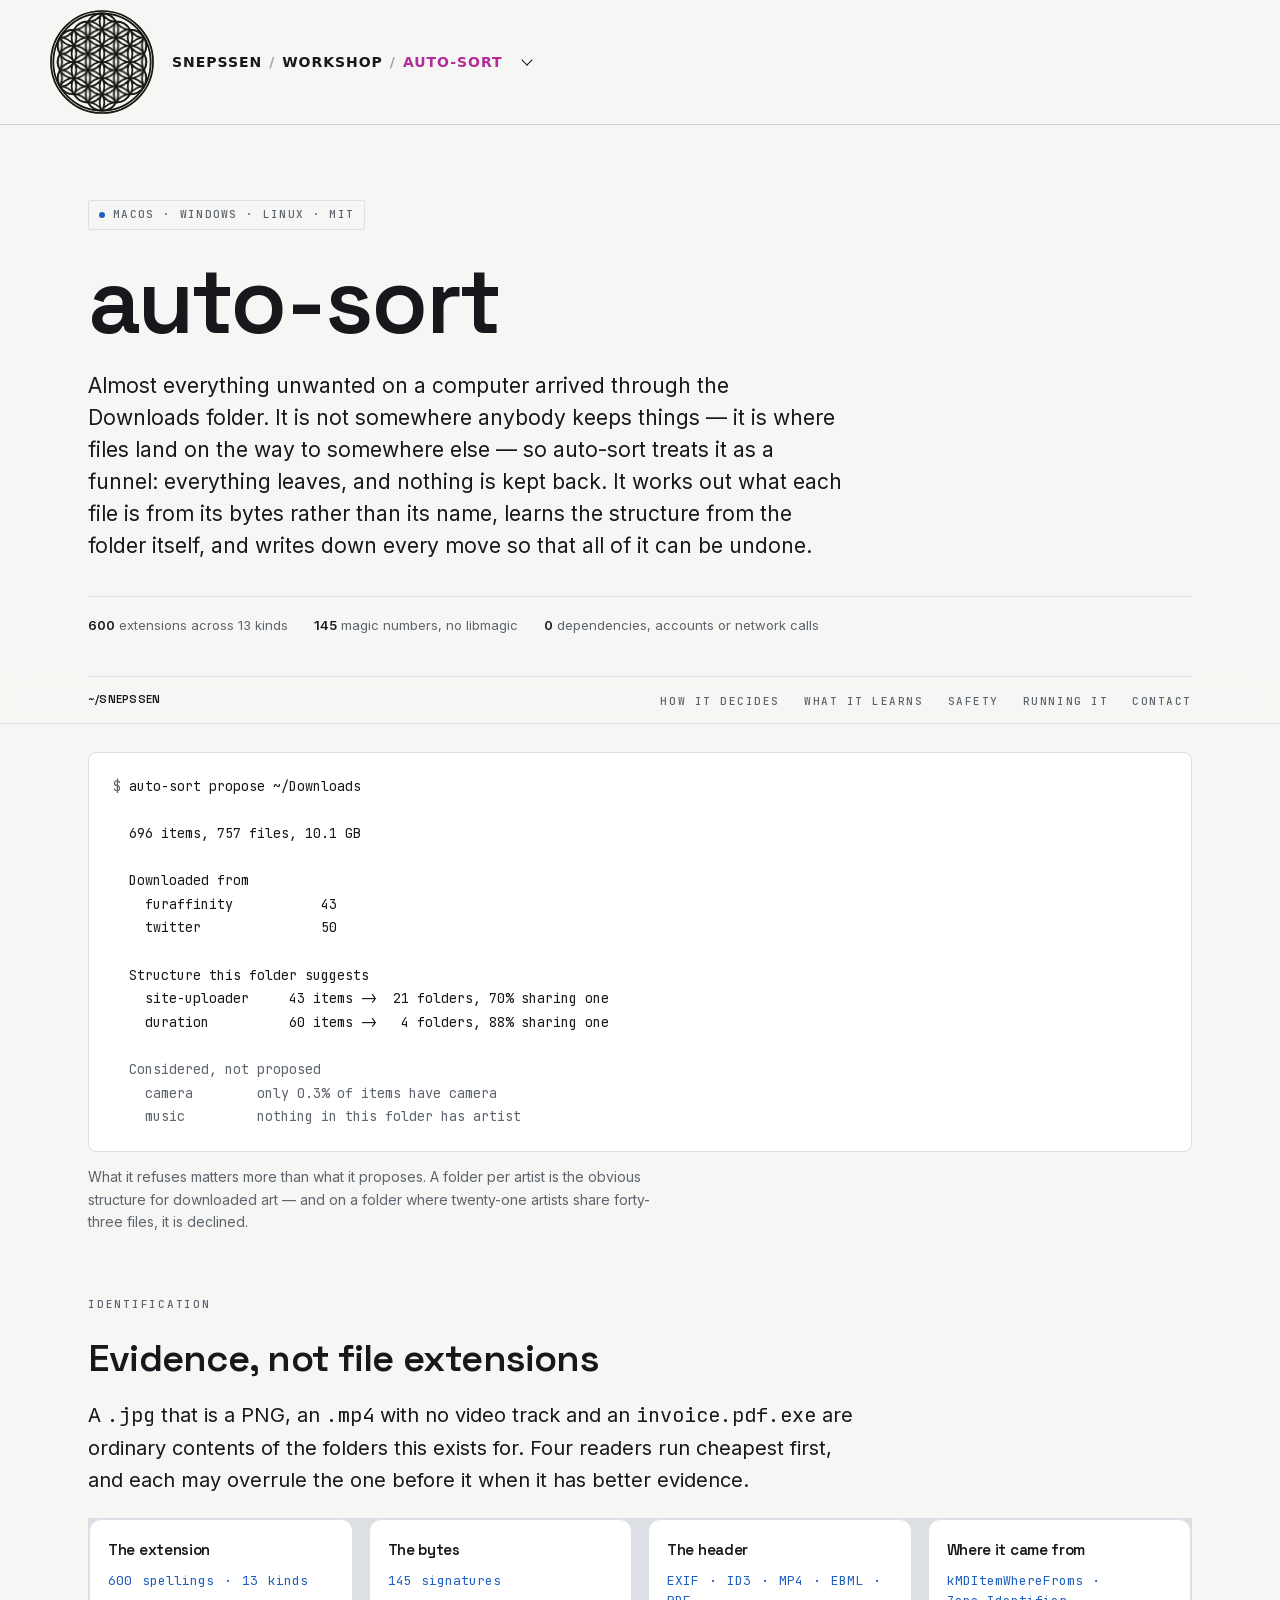
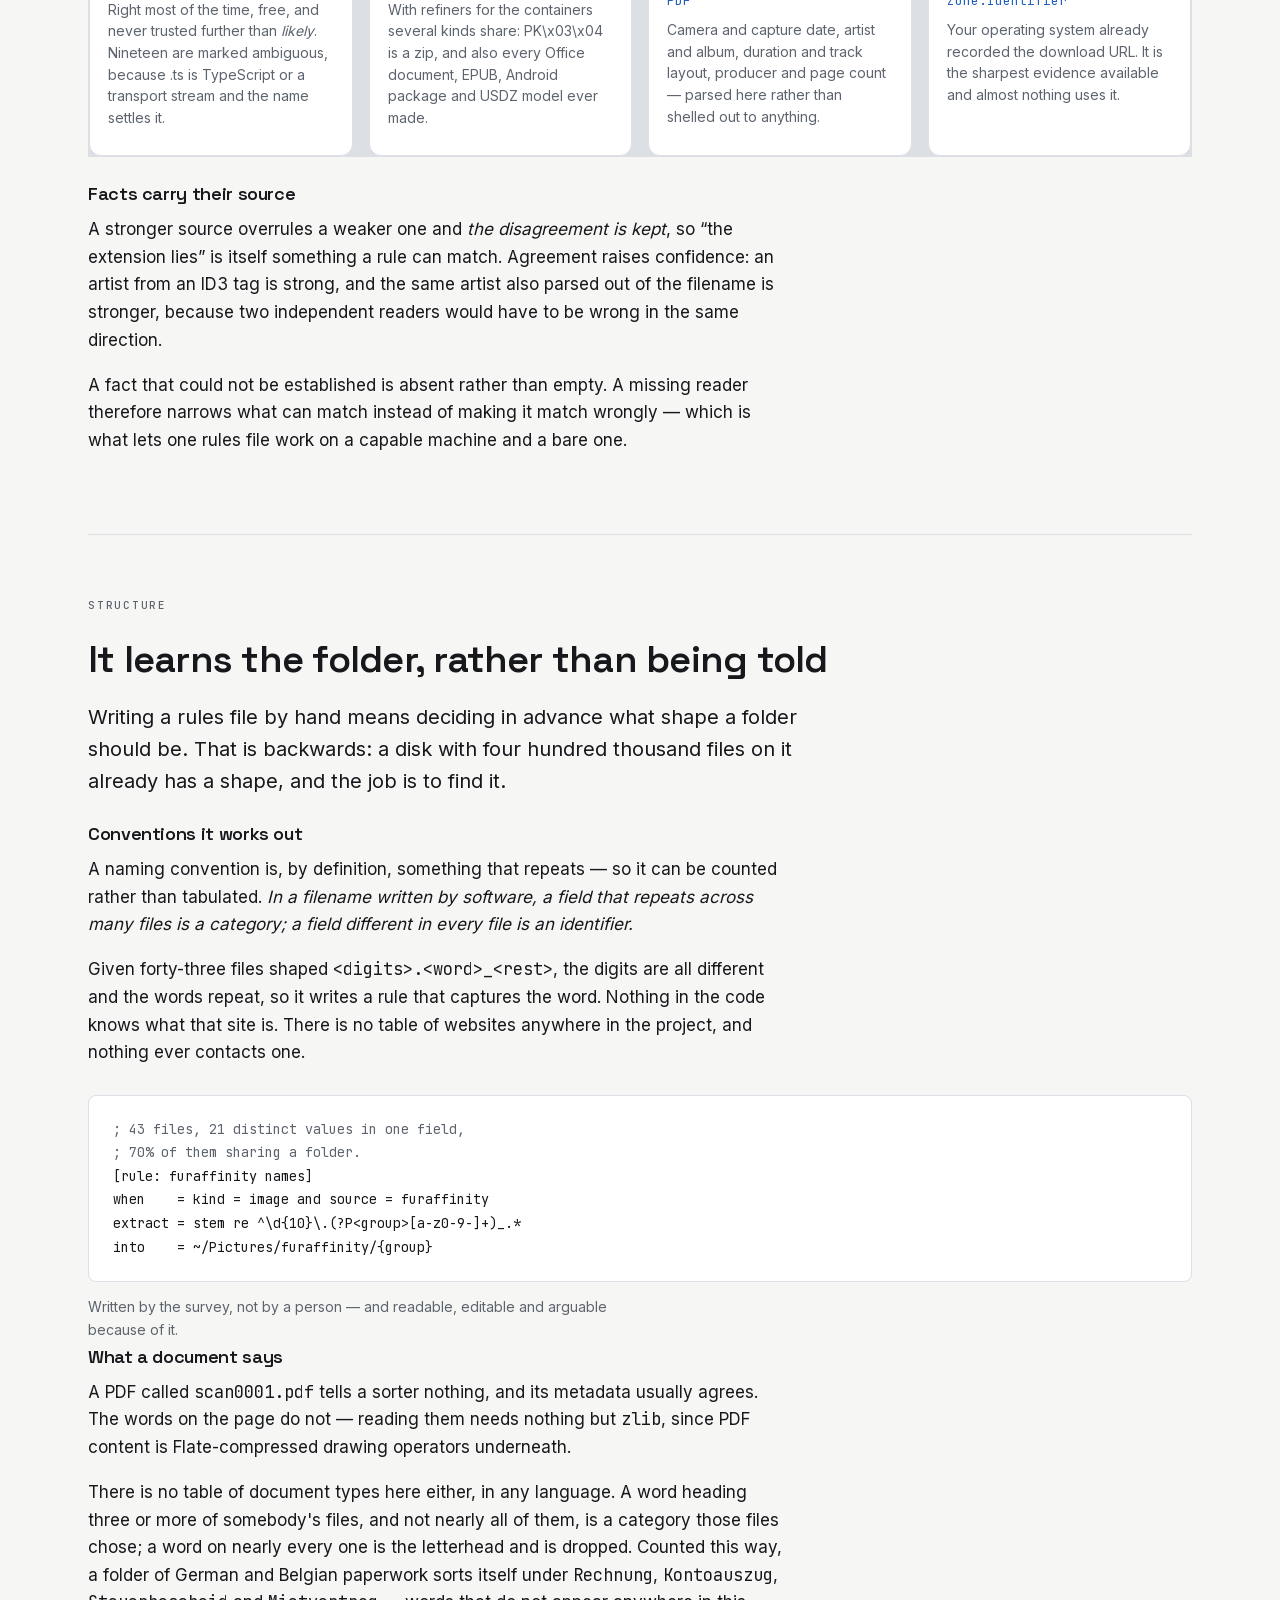
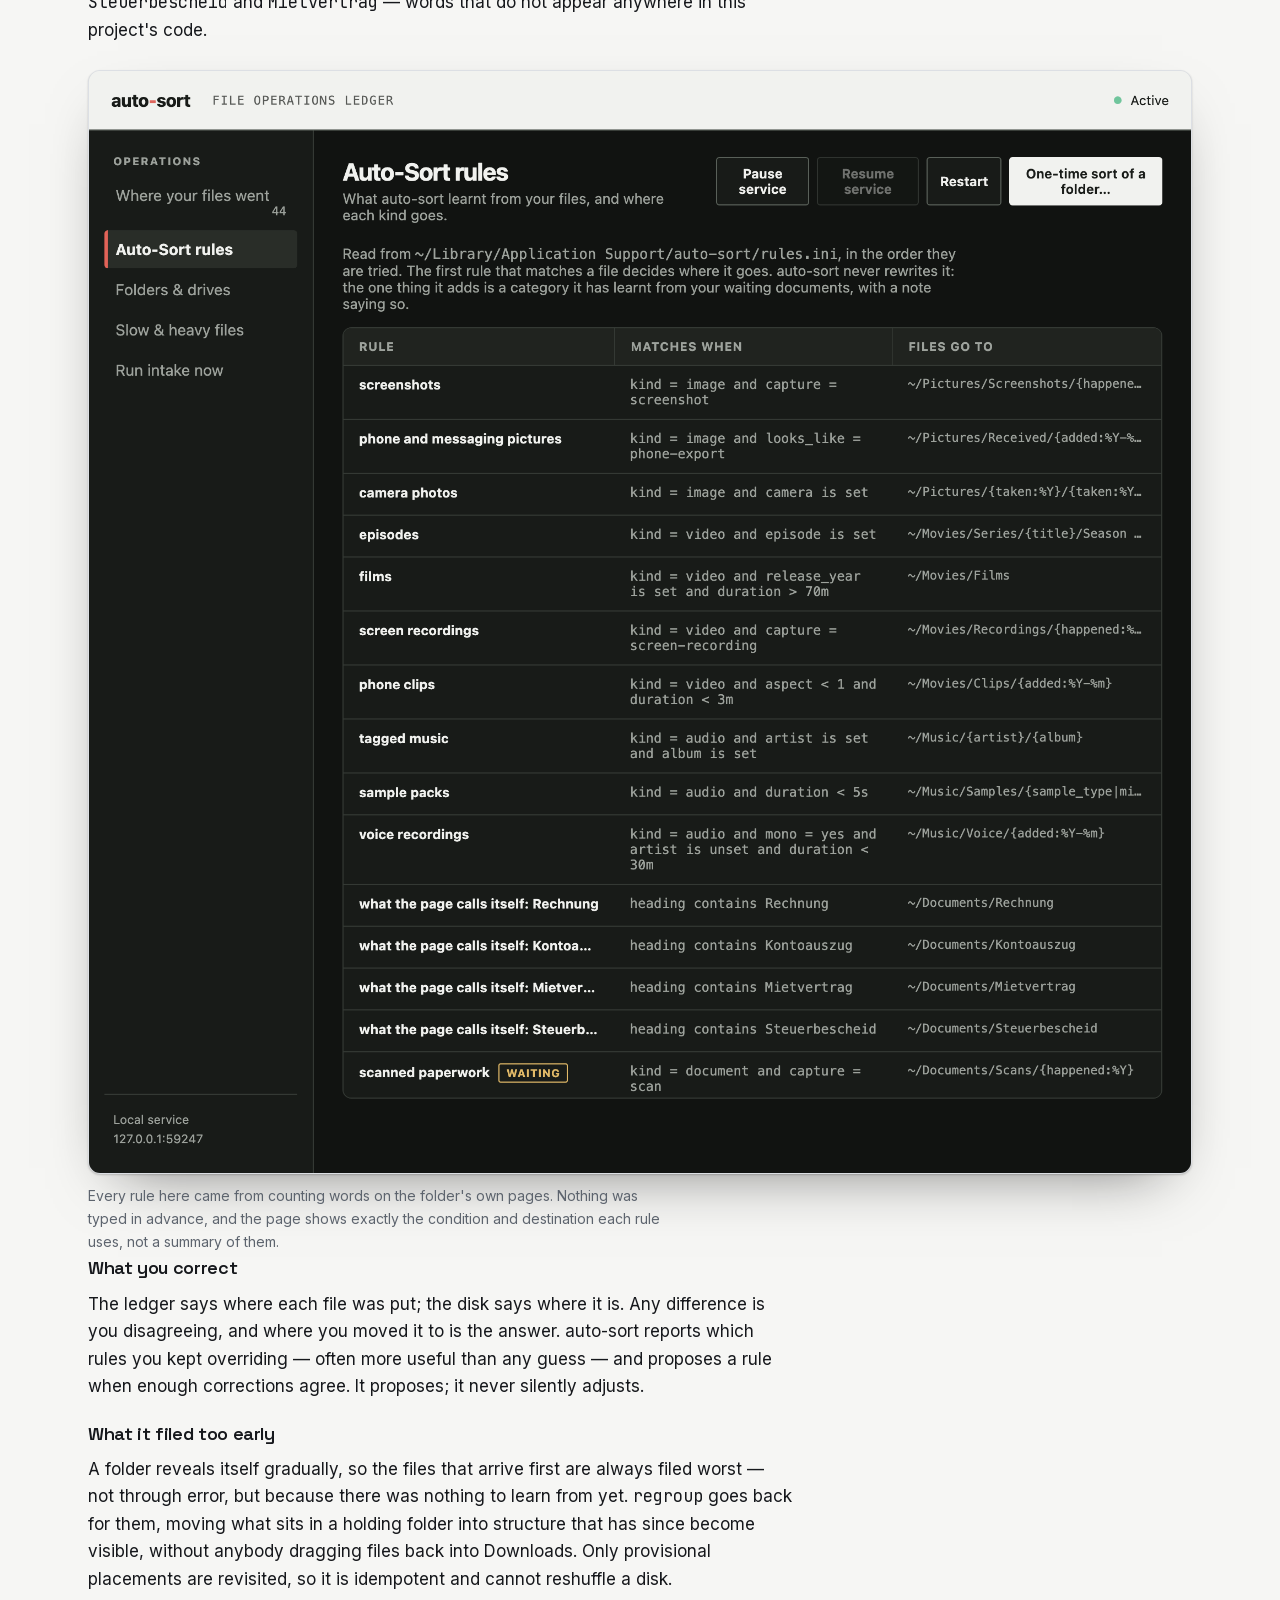
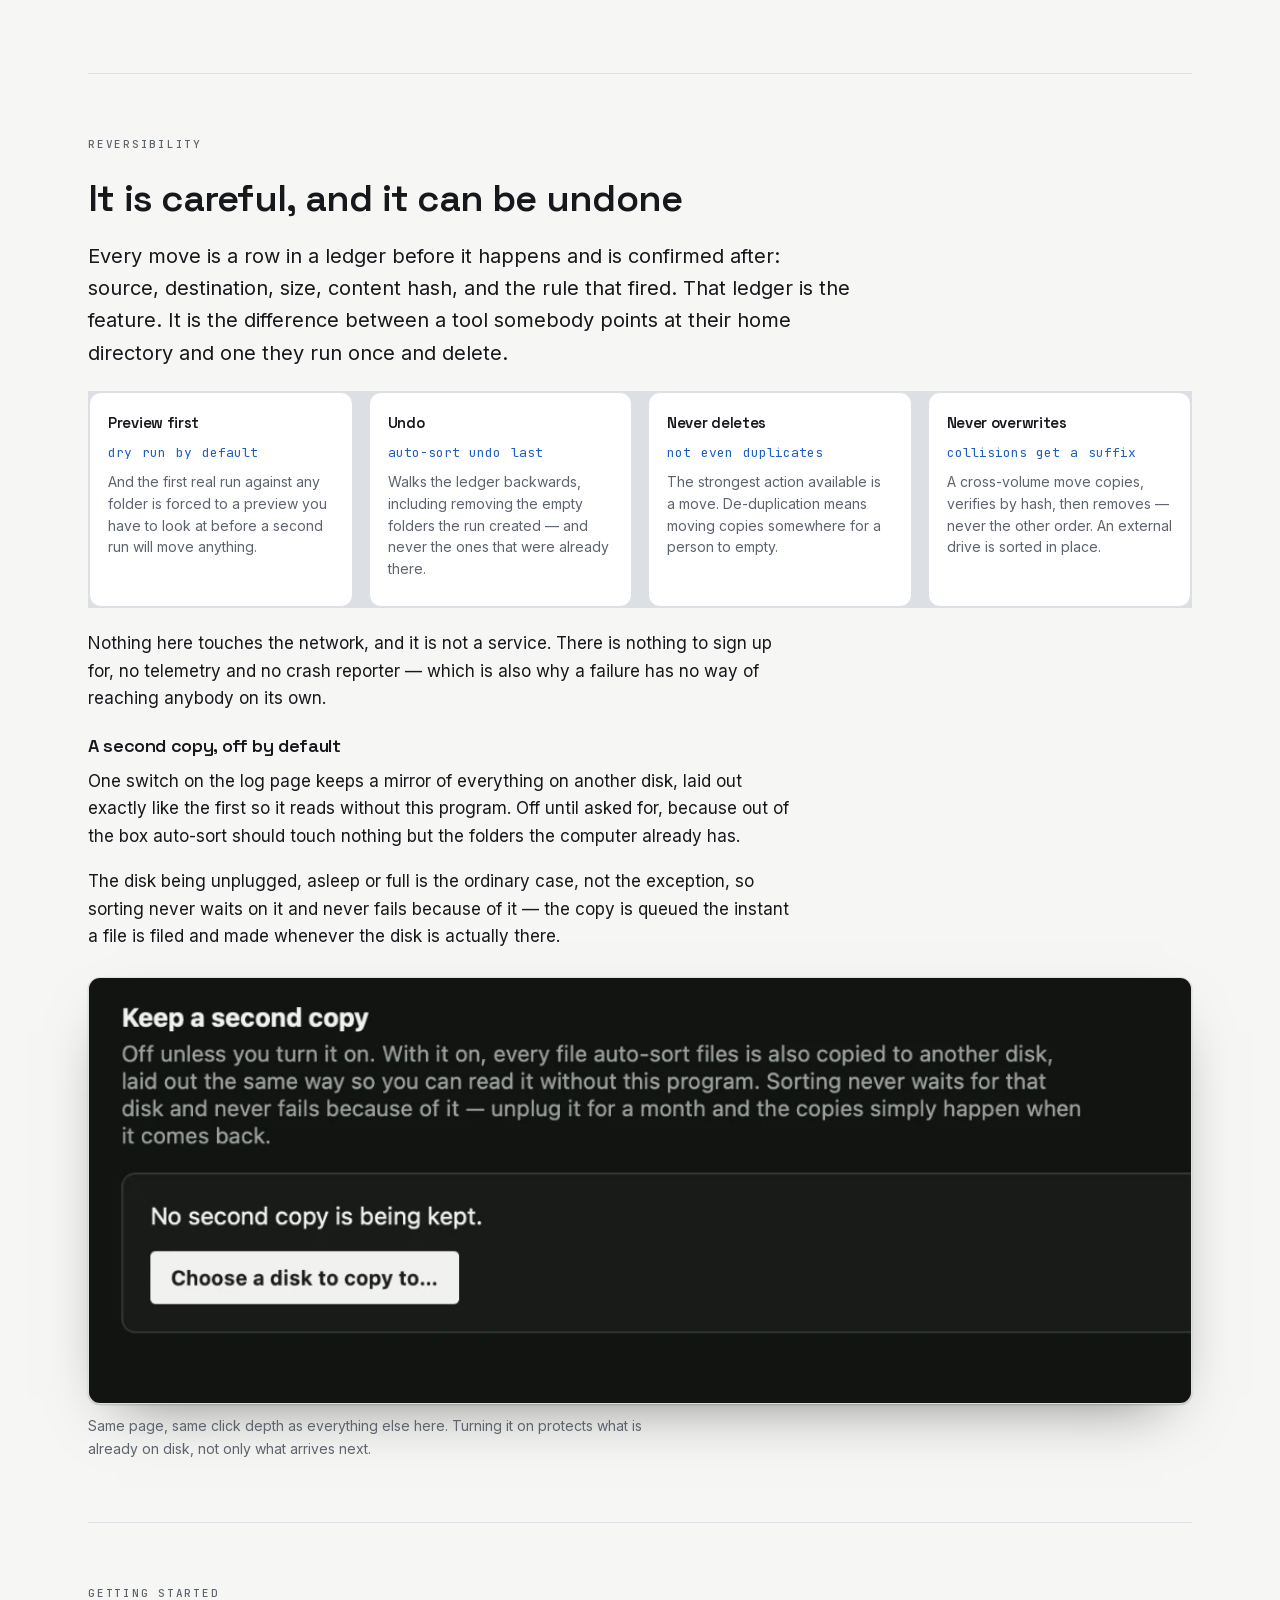
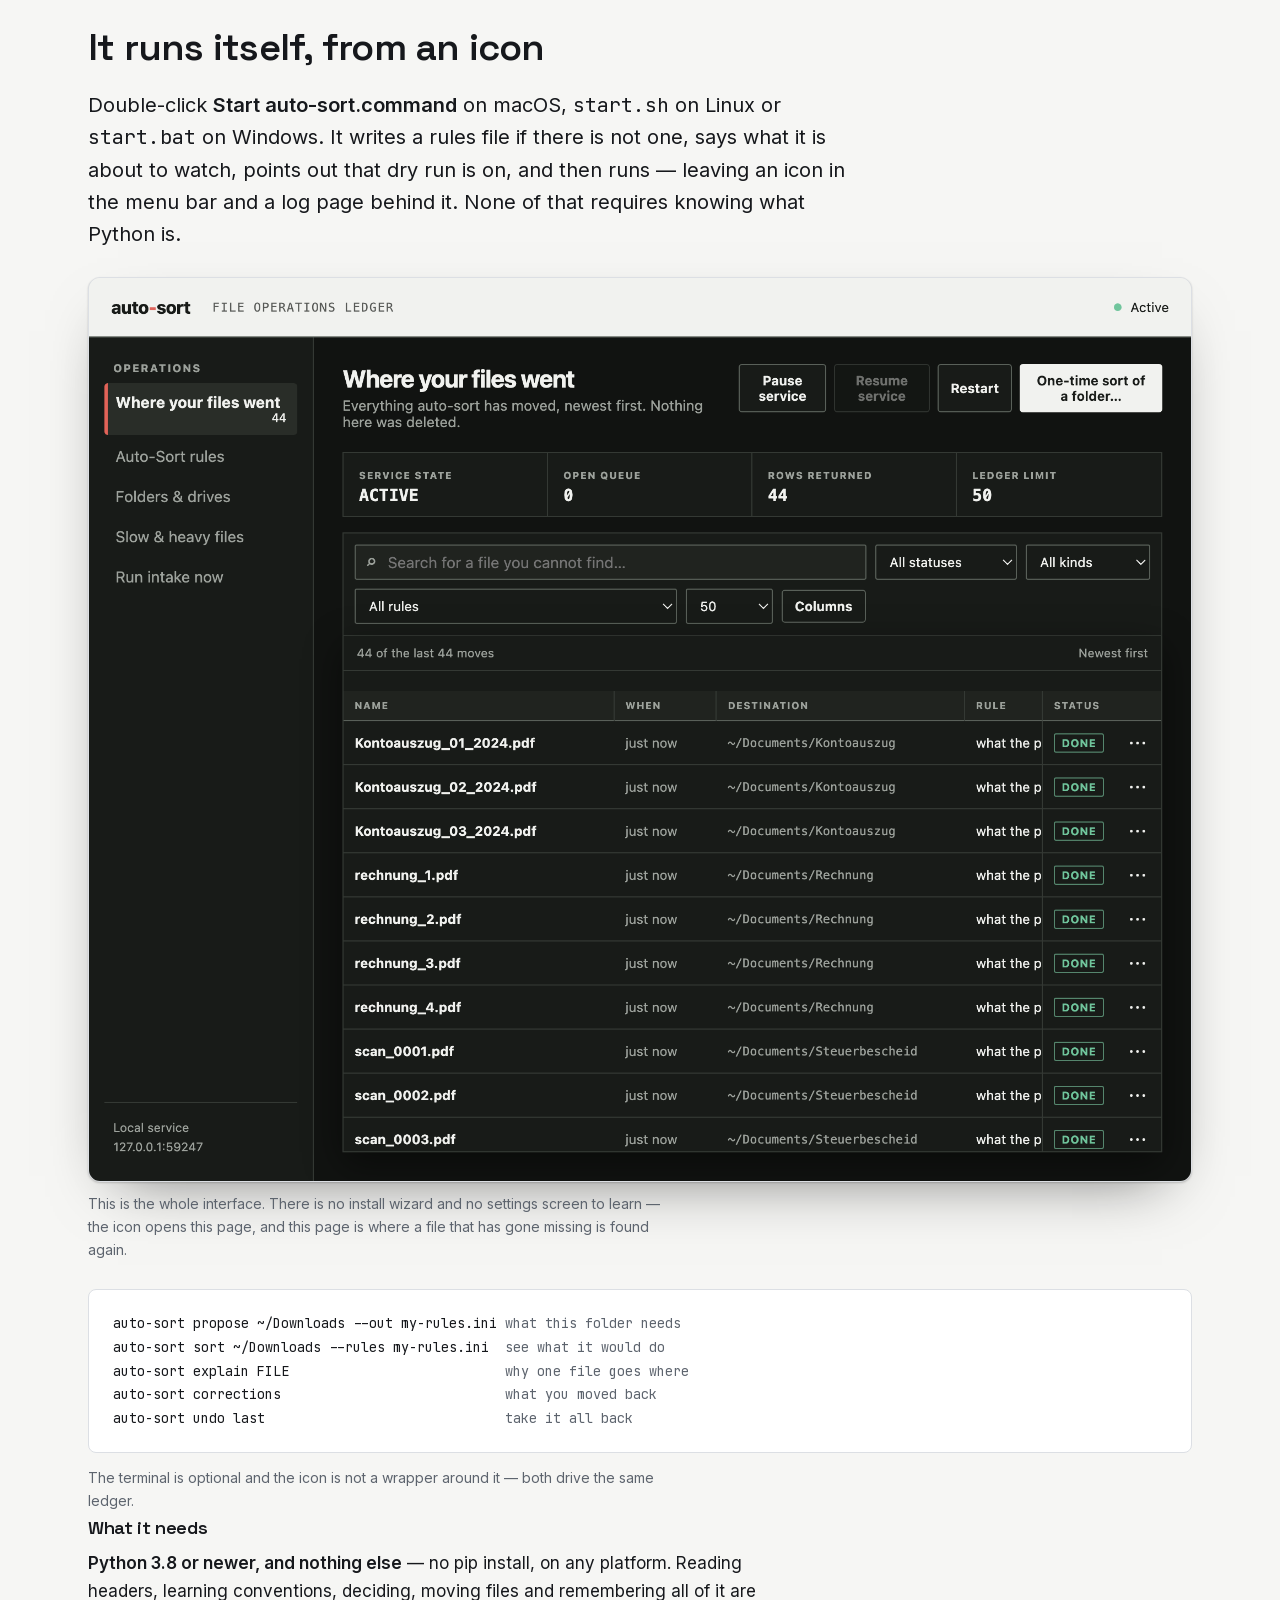
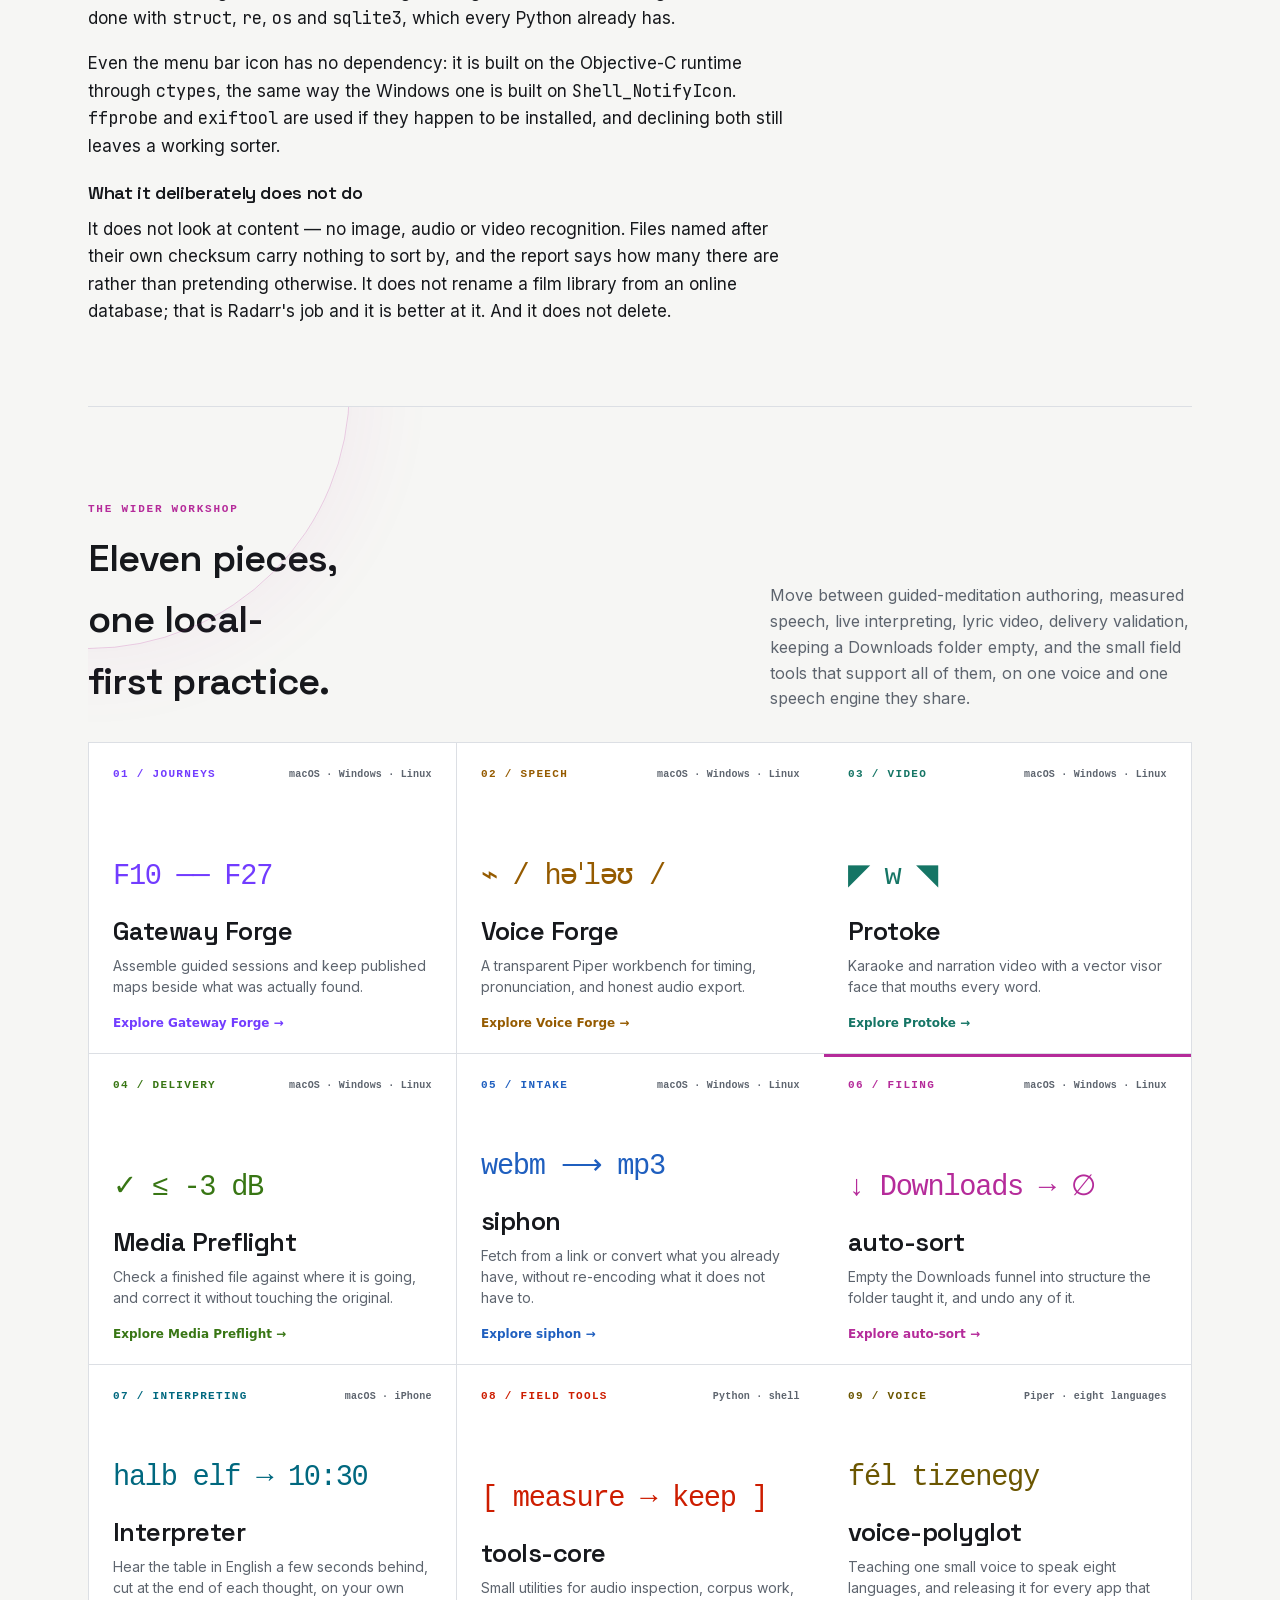
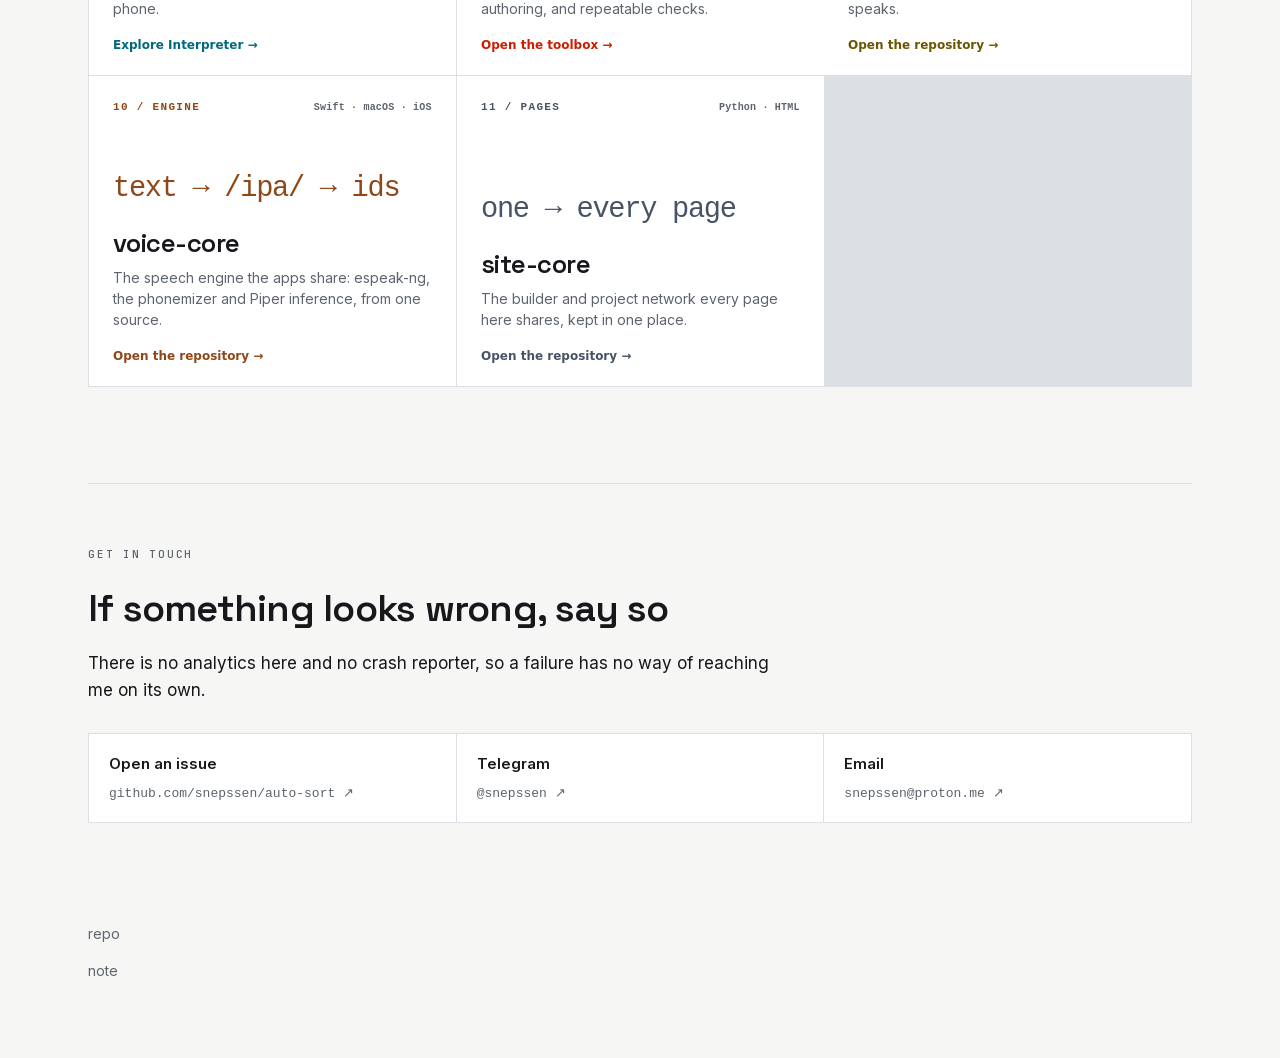
==== docs/index.html @ 84e2be42 "Workshop pages: voice-polyglot, voice-core and site-core join the project network (from site-core)" ====
<!doctype html>
<!-- Generated by docs/build.py from docs/page.py and docs/ecosystem.json.
     Edits made here are lost on the next build; edit those instead. -->
<html lang="en">
<head>
<meta charset="utf-8">
<meta name="viewport" content="width=device-width, initial-scale=1">
<title>auto-sort</title>
<meta name="description" content="A Downloads folder that empties itself. auto-sort learns how a folder is organised from the folder, files everything into the folders your computer already has, and can undo all of it.">
<meta property="og:title" content="auto-sort">
<meta property="og:description" content="Work out what each file actually is, learn the structure from the corpus rather than a configuration file, and never move anything that cannot be explained or reversed.">
<meta property="og:type" content="website">
<meta property="og:url" content="https://snepssen.github.io/auto-sort/">
<meta property="og:image" content="https://snepssen.github.io/auto-sort/preview.png">
<meta property="og:image:width" content="1200">
<meta property="og:image:height" content="630">
<meta property="og:image:alt" content="The auto-sort page">
<meta name="twitter:card" content="summary_large_image">
<link rel="stylesheet" href="fonts.css">
<link rel="stylesheet" href="style.css">
<link rel="stylesheet" href="ecosystem.css">
</head>
<body data-project="auto-sort">

<span class="ecosystem-page-top" id="page-top" aria-hidden="true"></span>
<div class="ecosystem-progress" aria-hidden="true"><span></span></div>
<nav class="ecosystem-rail" aria-label="Snepssen project network">
  <div class="ecosystem-rail__inner">
    <button class="ecosystem-rail__brand" type="button" aria-expanded="false"
            aria-controls="ecosystem-projects" aria-label="Open workshop projects">
      <span class="ecosystem-mark" aria-hidden="true">
        <!-- Flower of Life geometry adapted from Pd4u's CC0 Wikimedia SVG:
             https://commons.wikimedia.org/wiki/File:Flower_of_Life_SVG.svg -->
        <svg class="ecosystem-mark__wire" viewBox="-250 -250 500 500" focusable="false">
          <defs>
            <pattern id="ecosystem-flower-pattern" width="135.1" height="78" patternUnits="userSpaceOnUse">
              <g class="ecosystem-mark__pattern-lines">
                <circle r="78" />
                <circle r="78" cx="135.1" />
                <circle r="78" cy="78" />
                <circle r="78" cx="135.1" cy="78" />
                <path d="m0,0a78,78,0,0,1,0,78 78,78,0,0,1,135.1,0 78,78,0,0,1,0-78 78,78,0,0,1-135.1,0" />
              </g>
            </pattern>
            <pattern id="ecosystem-flower-mask-pattern" width="135.1" height="78" patternUnits="userSpaceOnUse">
              <g fill="none" stroke="#fff" stroke-width="8">
                <circle r="78" />
                <circle r="78" cx="135.1" />
                <circle r="78" cy="78" />
                <circle r="78" cx="135.1" cy="78" />
                <path d="m0,0a78,78,0,0,1,0,78 78,78,0,0,1,135.1,0 78,78,0,0,1,0-78 78,78,0,0,1-135.1,0" />
              </g>
            </pattern>
            <mask id="ecosystem-flower-mask" x="-250" y="-250" width="500" height="500" maskUnits="userSpaceOnUse">
              <circle r="245.3" fill="none" stroke="#fff" stroke-width="8" />
              <circle r="234" fill="none" stroke="#fff" stroke-width="8" />
              <path fill="url(#ecosystem-flower-mask-pattern)" d="m0-234a78,78,0,0,1,67.55,39 78,78,0,0,1,67.55,39 78,78,0,0,1,67.55,117 78,78,0,0,1,0,78 78,78,0,0,1,-67.55,117 78,78,0,0,1,-67.55,39 78,78,0,0,1,-135.1,0 78,78,0,0,1,-67.55-39 78,78,0,0,1,-67.55-117 78,78,0,0,1,0-78 78,78,0,0,1,67.55-117 78,78,0,0,1,67.55-39 78,78,0,0,1,67.55-39z" />
            </mask>
            <clipPath id="ecosystem-flower-clip"><circle r="245.3" /></clipPath>
            <radialGradient id="ecosystem-light-1">
              <stop offset="0" stop-color="var(--eco-mark-c1)" />
              <stop offset=".52" stop-color="var(--eco-mark-c1)" stop-opacity=".72" />
              <stop offset="1" stop-color="var(--eco-mark-c1)" stop-opacity="0" />
            </radialGradient>
            <radialGradient id="ecosystem-light-2">
              <stop offset="0" stop-color="var(--eco-mark-c2)" />
              <stop offset=".46" stop-color="var(--eco-mark-c2)" stop-opacity=".66" />
              <stop offset="1" stop-color="var(--eco-mark-c2)" stop-opacity="0" />
            </radialGradient>
            <radialGradient id="ecosystem-light-3">
              <stop offset="0" stop-color="var(--eco-mark-c3)" />
              <stop offset=".42" stop-color="var(--eco-mark-c3)" stop-opacity=".58" />
              <stop offset="1" stop-color="var(--eco-mark-c3)" stop-opacity="0" />
            </radialGradient>
            <radialGradient id="ecosystem-light-4">
              <stop offset="0" stop-color="var(--eco-mark-c4)" stop-opacity=".96" />
              <stop offset=".34" stop-color="var(--eco-mark-c4)" stop-opacity=".42" />
              <stop offset="1" stop-color="var(--eco-mark-c4)" stop-opacity="0" />
            </radialGradient>
          </defs>
          <g class="ecosystem-mark__base">
            <circle r="245.3" />
            <circle r="234" />
            <path class="ecosystem-mark__field" fill="url(#ecosystem-flower-pattern)" d="m0-234a78,78,0,0,1,67.55,39 78,78,0,0,1,67.55,39 78,78,0,0,1,67.55,117 78,78,0,0,1,0,78 78,78,0,0,1,-67.55,117 78,78,0,0,1,-67.55,39 78,78,0,0,1,-135.1,0 78,78,0,0,1,-67.55-39 78,78,0,0,1,-67.55-117 78,78,0,0,1,0-78 78,78,0,0,1,67.55-117 78,78,0,0,1,67.55-39 78,78,0,0,1,67.55-39z" />
          </g>
          <g class="ecosystem-mark__colour" mask="url(#ecosystem-flower-mask)" clip-path="url(#ecosystem-flower-clip)">
            <g class="ecosystem-mark__light-field">
              <circle r="260" fill="var(--eco-mark-c0)" />
              <ellipse cx="-112" cy="-92" rx="238" ry="182" fill="url(#ecosystem-light-1)" transform="rotate(-18 -112 -92)" />
              <ellipse cx="118" cy="-42" rx="198" ry="144" fill="url(#ecosystem-light-2)" transform="rotate(31 118 -42)" />
              <ellipse cx="-38" cy="132" rx="218" ry="158" fill="url(#ecosystem-light-3)" transform="rotate(47 -38 132)" />
              <ellipse cx="58" cy="38" rx="116" ry="88" fill="url(#ecosystem-light-4)" transform="rotate(-36 58 38)" />
            </g>
          </g>
        </svg>
      </span>
      <span class="ecosystem-rail__identity" aria-hidden="true">
        <span class="ecosystem-rail__identity-path">
          <span>Snepssen</span><i>/</i><span>Workshop</span><i>/</i>
        </span>
        <strong>auto-sort</strong>
      </span>
      <span class="ecosystem-rail__chevron" aria-hidden="true"></span>
    </button>
    <div class="ecosystem-rail__links" id="ecosystem-projects" aria-hidden="true" inert>
      <a data-project="gateway-forge" style="--project-accent: var(--eco-gateway)" href="https://snepssen.github.io/gateway-forge/">Gateway Forge</a>
      <a data-project="voice-forge" style="--project-accent: var(--eco-voice)" href="https://snepssen.github.io/voice-forge/">Voice Forge</a>
      <a data-project="protoke" style="--project-accent: var(--eco-protoke)" href="https://snepssen.github.io/protoke/">Protoke</a>
      <a data-project="media-preflight" style="--project-accent: var(--eco-preflight)" href="https://snepssen.github.io/media-preflight/">Media Preflight</a>
      <a data-project="siphon" style="--project-accent: var(--eco-siphon)" href="https://snepssen.github.io/siphon/">siphon</a>
      <a data-project="auto-sort" style="--project-accent: var(--eco-autosort)" href="https://snepssen.github.io/auto-sort/">auto-sort</a>
      <a data-project="translate-core" style="--project-accent: var(--eco-interpreter)" href="https://snepssen.github.io/translate-core/">Interpreter</a>
      <a data-project="tools-core" style="--project-accent: var(--eco-tools)" href="https://snepssen.github.io/tools-core/">tools-core</a>
      <a data-project="voice-polyglot" style="--project-accent: var(--eco-polyglot)" href="https://github.com/snepssen/voice-polyglot">voice-polyglot</a>
      <a data-project="voice-core" style="--project-accent: var(--eco-voicecore)" href="https://github.com/snepssen/voice-core">voice-core</a>
      <a data-project="site-core" style="--project-accent: var(--eco-sitecore)" href="https://github.com/snepssen/site-core">site-core</a>
    </div>
  </div>
</nav>

<div class="wrap">
<header id="top">
  <span class="badge"><span class="dot"></span>macOS · Windows · Linux · MIT</span>
  <h1>auto-sort</h1>
  <p class="subhead">Almost everything unwanted on a computer arrived through the Downloads folder. It is not somewhere anybody keeps things — it is where files land on the way to somewhere else — so auto-sort treats it as a funnel: everything leaves, and nothing is kept back. It works out what each file is from its bytes rather than its name, learns the structure from the folder itself, and writes down every move so that all of it can be undone.</p>
  <div class="headmeta">
    <span><b>600</b> extensions across 13 kinds</span>
    <span><b>145</b> magic numbers, no libmagic</span>
    <span><b>0</b> dependencies, accounts or network calls</span>
  </div>
</header>
</div>

<nav class="jump" aria-label="Jump to a section">
  <div class="wrap">
    <a class="mark" href="#page-top">~/snepssen</a>
    <ul>
      <li><a href="#evidence">How it decides</a></li>
      <li><a href="#learns">What it learns</a></li>
      <li><a href="#safe">Safety</a></li>
      <li><a href="#running">Running it</a></li>
      <li><a href="#contact">Contact</a></li>
    </ul>
  </div>
</nav>

<div class="wrap">
  <div class="figure">
<pre class="report mono"><span class="muted">$</span> auto-sort propose ~/Downloads

  696 items, 757 files, 10.1 GB

  Downloaded from
    furaffinity           43
    twitter               50

  Structure this folder suggests
    site-uploader     43 items -&gt;  21 folders, 70% sharing one
    duration          60 items -&gt;   4 folders, 88% sharing one

  <span class="muted">Considered, not proposed</span>
    <span class="muted">camera        only 0.3% of items have camera</span>
    <span class="muted">music         nothing in this folder has artist</span></pre>
<p class="caption">What it refuses matters more than what it proposes. A folder per artist is the obvious structure for downloaded art — and on a folder where twenty-one artists share forty-three files, it is declined.</p>
</div>

<section id="evidence">
  <p class="eyebrow">Identification</p>
  <h2>Evidence, not file extensions</h2>
  <p class="lede">A <span class="mono">.jpg</span> that is a PNG, an <span class="mono">.mp4</span> with no video track and an <span class="mono">invoice.pdf.exe</span> are ordinary contents of the folders this exists for. Four readers run cheapest first, and each may overrule the one before it when it has better evidence.</p>
  <div class="cards">
    <div class="card"><h3>The extension</h3><p class="mono">600 spellings · 13 kinds</p><p>Right most of the time, free, and never trusted further than <em>likely</em>. Nineteen are marked ambiguous, because .ts is TypeScript or a transport stream and the name settles it.</p></div>
    <div class="card"><h3>The bytes</h3><p class="mono">145 signatures</p><p>With refiners for the containers several kinds share: PK\x03\x04 is a zip, and also every Office document, EPUB, Android package and USDZ model ever made.</p></div>
    <div class="card"><h3>The header</h3><p class="mono">EXIF · ID3 · MP4 · EBML · PDF</p><p>Camera and capture date, artist and album, duration and track layout, producer and page count — parsed here rather than shelled out to anything.</p></div>
    <div class="card"><h3>Where it came from</h3><p class="mono">kMDItemWhereFroms · Zone.Identifier</p><p>Your operating system already recorded the download URL. It is the sharpest evidence available and almost nothing uses it.</p></div>
  </div>
  <h3>Facts carry their source</h3>
  <p>A stronger source overrules a weaker one and <em>the disagreement is kept</em>, so “the extension lies” is itself something a rule can match. Agreement raises confidence: an artist from an ID3 tag is strong, and the same artist also parsed out of the filename is stronger, because two independent readers would have to be wrong in the same direction.</p>
  <p>A fact that could not be established is absent rather than empty. A missing reader therefore narrows what can match instead of making it match wrongly — which is what lets one rules file work on a capable machine and a bare one.</p>
</section>

<section id="learns">
  <p class="eyebrow">Structure</p>
  <h2>It learns the folder, rather than being told</h2>
  <p class="lede">Writing a rules file by hand means deciding in advance what shape a folder should be. That is backwards: a disk with four hundred thousand files on it already has a shape, and the job is to find it.</p>
  <h3>Conventions it works out</h3>
  <p>A naming convention is, by definition, something that repeats — so it can be counted rather than tabulated. <em>In a filename written by software, a field that repeats across many files is a category; a field different in every file is an identifier.</em></p>
  <p>Given forty-three files shaped <span class="mono">&lt;digits&gt;.&lt;word&gt;_&lt;rest&gt;</span>, the digits are all different and the words repeat, so it writes a rule that captures the word. Nothing in the code knows what that site is. There is no table of websites anywhere in the project, and nothing ever contacts one.</p>
  <div class="figure">
<pre class="report mono"><span class="muted">; 43 files, 21 distinct values in one field,</span>
<span class="muted">; 70% of them sharing a folder.</span>
[rule: furaffinity names]
when    = kind = image and source = furaffinity
extract = stem re ^\d{10}\.(?P&lt;group&gt;[a-z0-9-]+)_.*
into    = ~/Pictures/furaffinity/{group}</pre>
<p class="caption">Written by the survey, not by a person — and readable, editable and arguable because of it.</p>
</div>
  <h3>What a document says</h3>
  <p>A PDF called <span class="mono">scan0001.pdf</span> tells a sorter nothing, and its metadata usually agrees. The words on the page do not — reading them needs nothing but <span class="mono">zlib</span>, since PDF content is Flate-compressed drawing operators underneath.</p>
  <p>There is no table of document types here either, in any language. A word heading three or more of somebody's files, and not nearly all of them, is a category those files chose; a word on nearly every one is the letterhead and is dropped. Counted this way, a folder of German and Belgian paperwork sorts itself under <span class="mono">Rechnung</span>, <span class="mono">Kontoauszug</span>, <span class="mono">Steuerbescheid</span> and <span class="mono">Mietvertrag</span> — words that do not appear anywhere in this project's code.</p>
  <figure class="shot">
    <picture>
      <img src="screens/rules.png" alt="The Auto-Sort rules view, showing rules learnt from a folder's own documents — 'what the page calls itself: Rechnung', 'Kontoauszug', 'Steuerbescheid' and 'Mietvertrag' — beside the condition each matches and the folder it writes to." width="2000"
           height="1133" loading="lazy"
           decoding="async">
    </picture>
    <figcaption>Every rule here came from counting words on the folder's own pages. Nothing was typed in advance, and the page shows exactly the condition and destination each rule uses, not a summary of them.</figcaption>
  </figure>
  <h3>What you correct</h3>
  <p>The ledger says where each file was put; the disk says where it is. Any difference is you disagreeing, and where you moved it to is the answer. auto-sort reports which rules you kept overriding — often more useful than any guess — and proposes a rule when enough corrections agree. It proposes; it never silently adjusts.</p>
  <h3>What it filed too early</h3>
  <p>A folder reveals itself gradually, so the files that arrive first are always filed worst — not through error, but because there was nothing to learn from yet. <span class="mono">regroup</span> goes back for them, moving what sits in a holding folder into structure that has since become visible, without anybody dragging files back into Downloads. Only provisional placements are revisited, so it is idempotent and cannot reshuffle a disk.</p>
</section>

<section id="safe">
  <p class="eyebrow">Reversibility</p>
  <h2>It is careful, and it can be undone</h2>
  <p class="lede">Every move is a row in a ledger before it happens and is confirmed after: source, destination, size, content hash, and the rule that fired. That ledger is the feature. It is the difference between a tool somebody points at their home directory and one they run once and delete.</p>
  <div class="cards">
    <div class="card"><h3>Preview first</h3><p class="mono">dry run by default</p><p>And the first real run against any folder is forced to a preview you have to look at before a second run will move anything.</p></div>
    <div class="card"><h3>Undo</h3><p class="mono">auto-sort undo last</p><p>Walks the ledger backwards, including removing the empty folders the run created — and never the ones that were already there.</p></div>
    <div class="card"><h3>Never deletes</h3><p class="mono">not even duplicates</p><p>The strongest action available is a move. De-duplication means moving copies somewhere for a person to empty.</p></div>
    <div class="card"><h3>Never overwrites</h3><p class="mono">collisions get a suffix</p><p>A cross-volume move copies, verifies by hash, then removes — never the other order. An external drive is sorted in place.</p></div>
  </div>
  <p>Nothing here touches the network, and it is not a service. There is nothing to sign up for, no telemetry and no crash reporter — which is also why a failure has no way of reaching anybody on its own.</p>
  <h3>A second copy, off by default</h3>
  <p>One switch on the log page keeps a mirror of everything on another disk, laid out exactly like the first so it reads without this program. Off until asked for, because out of the box auto-sort should touch nothing but the folders the computer already has.</p>
  <p>The disk being unplugged, asleep or full is the ordinary case, not the exception, so sorting never waits on it and never fails because of it — the copy is queued the instant a file is filed and made whenever the disk is actually there.</p>
  <figure class="shot">
    <picture>
      <img src="screens/backup.png" alt="The backup panel on the log page: off by default, one button to choose a disk, and a sentence explaining that sorting never waits on it." width="1060"
           height="409" loading="lazy"
           decoding="async">
    </picture>
    <figcaption>Same page, same click depth as everything else here. Turning it on protects what is already on disk, not only what arrives next.</figcaption>
  </figure>
</section>

<section id="running">
  <p class="eyebrow">Getting started</p>
  <h2>It runs itself, from an icon</h2>
  <p class="lede">Double-click <b>Start auto-sort.command</b> on macOS, <span class="mono">start.sh</span> on Linux or <span class="mono">start.bat</span> on Windows. It writes a rules file if there is not one, says what it is about to watch, points out that dry run is on, and then runs — leaving an icon in the menu bar and a log page behind it. None of that requires knowing what Python is.</p>
  <figure class="shot">
    <picture>
      <img src="screens/ledger.png" alt="The log page auto-sort leaves behind: a ledger of every file it has moved, newest first, with the destination, the rule that placed it and the status. A search box asks the whole history, not just the page on screen, and each row can be revealed, restored, or sent to the system bin." width="2000"
           height="1082" loading="lazy"
           decoding="async">
    </picture>
    <figcaption>This is the whole interface. There is no install wizard and no settings screen to learn — the icon opens this page, and this page is where a file that has gone missing is found again.</figcaption>
  </figure>
  <div class="figure">
<pre class="report mono">auto-sort propose ~/Downloads --out my-rules.ini <span class="muted">what this folder needs</span>
auto-sort sort ~/Downloads --rules my-rules.ini  <span class="muted">see what it would do</span>
auto-sort explain FILE                           <span class="muted">why one file goes where</span>
auto-sort corrections                            <span class="muted">what you moved back</span>
auto-sort undo last                              <span class="muted">take it all back</span></pre>
<p class="caption">The terminal is optional and the icon is not a wrapper around it — both drive the same ledger.</p>
</div>
  <h3>What it needs</h3>
  <p><b>Python 3.8 or newer, and nothing else</b> — no pip install, on any platform. Reading headers, learning conventions, deciding, moving files and remembering all of it are done with <span class="mono">struct</span>, <span class="mono">re</span>, <span class="mono">os</span> and <span class="mono">sqlite3</span>, which every Python already has.</p>
  <p>Even the menu bar icon has no dependency: it is built on the Objective-C runtime through <span class="mono">ctypes</span>, the same way the Windows one is built on <span class="mono">Shell_NotifyIcon</span>. <span class="mono">ffprobe</span> and <span class="mono">exiftool</span> are used if they happen to be installed, and declining both still leaves a working sorter.</p>
  <h3>What it deliberately does not do</h3>
  <p>It does not look at content — no image, audio or video recognition. Files named after their own checksum carry nothing to sort by, and the report says how many there are rather than pretending otherwise. It does not rename a film library from an online database; that is Radarr's job and it is better at it. And it does not delete.</p>
</section>

<section class="ecosystem-more" aria-labelledby="ecosystem-heading" data-eco-reveal>
  <div class="ecosystem-more__head">
    <div>
      <p class="ecosystem-kicker">The wider workshop</p>
      <h2 id="ecosystem-heading">Eleven pieces, one local-first practice.</h2>
    </div>
    <p class="ecosystem-more__intro">Move between guided-meditation authoring, measured speech, live interpreting, lyric video, delivery validation, keeping a Downloads folder empty, and the small field tools that support all of them, on one voice and one speech engine they share.</p>
  </div>
  <div class="ecosystem-grid">
    <a class="ecosystem-card" data-project="gateway-forge" style="--card-accent: var(--eco-gateway)" href="https://snepssen.github.io/gateway-forge/">
      <div class="ecosystem-card__index"><span>01 / JOURNEYS</span><span>macOS · Windows · Linux</span></div>
      <div class="ecosystem-card__glyph" aria-hidden="true">F10 ── F27</div>
      <h3>Gateway Forge</h3>
      <p>Assemble guided sessions and keep published maps beside what was actually found.</p>
      <span class="ecosystem-card__go">Explore Gateway Forge →</span>
    </a>
    <a class="ecosystem-card" data-project="voice-forge" style="--card-accent: var(--eco-voice)" href="https://snepssen.github.io/voice-forge/">
      <div class="ecosystem-card__index"><span>02 / SPEECH</span><span>macOS · Windows · Linux</span></div>
      <div class="ecosystem-card__glyph" aria-hidden="true">⌁ / həˈləʊ /</div>
      <h3>Voice Forge</h3>
      <p>A transparent Piper workbench for timing, pronunciation, and honest audio export.</p>
      <span class="ecosystem-card__go">Explore Voice Forge →</span>
    </a>
    <a class="ecosystem-card" data-project="protoke" style="--card-accent: var(--eco-protoke)" href="https://snepssen.github.io/protoke/">
      <div class="ecosystem-card__index"><span>03 / VIDEO</span><span>macOS · Windows · Linux</span></div>
      <div class="ecosystem-card__glyph" aria-hidden="true">◤ w ◥</div>
      <h3>Protoke</h3>
      <p>Karaoke and narration video with a vector visor face that mouths every word.</p>
      <span class="ecosystem-card__go">Explore Protoke →</span>
    </a>
    <a class="ecosystem-card" data-project="media-preflight" style="--card-accent: var(--eco-preflight)" href="https://snepssen.github.io/media-preflight/">
      <div class="ecosystem-card__index"><span>04 / DELIVERY</span><span>macOS · Windows · Linux</span></div>
      <div class="ecosystem-card__glyph" aria-hidden="true">✓ ≤ -3 dB</div>
      <h3>Media Preflight</h3>
      <p>Check a finished file against where it is going, and correct it without touching the original.</p>
      <span class="ecosystem-card__go">Explore Media Preflight →</span>
    </a>
    <a class="ecosystem-card" data-project="siphon" style="--card-accent: var(--eco-siphon)" href="https://snepssen.github.io/siphon/">
      <div class="ecosystem-card__index"><span>05 / INTAKE</span><span>macOS · Windows · Linux</span></div>
      <div class="ecosystem-card__glyph" aria-hidden="true">webm ⟶ mp3</div>
      <h3>siphon</h3>
      <p>Fetch from a link or convert what you already have, without re-encoding what it does not have to.</p>
      <span class="ecosystem-card__go">Explore siphon →</span>
    </a>
    <a class="ecosystem-card" data-project="auto-sort" style="--card-accent: var(--eco-autosort)" href="https://snepssen.github.io/auto-sort/" aria-current="page">
      <div class="ecosystem-card__index"><span>06 / FILING</span><span>macOS · Windows · Linux</span></div>
      <div class="ecosystem-card__glyph" aria-hidden="true">↓ Downloads → ∅</div>
      <h3>auto-sort</h3>
      <p>Empty the Downloads funnel into structure the folder taught it, and undo any of it.</p>
      <span class="ecosystem-card__go">Explore auto-sort →</span>
    </a>
    <a class="ecosystem-card" data-project="translate-core" style="--card-accent: var(--eco-interpreter)" href="https://snepssen.github.io/translate-core/">
      <div class="ecosystem-card__index"><span>07 / INTERPRETING</span><span>macOS · iPhone</span></div>
      <div class="ecosystem-card__glyph" aria-hidden="true">halb elf → 10:30</div>
      <h3>Interpreter</h3>
      <p>Hear the table in English a few seconds behind, cut at the end of each thought, on your own phone.</p>
      <span class="ecosystem-card__go">Explore Interpreter →</span>
    </a>
    <a class="ecosystem-card" data-project="tools-core" style="--card-accent: var(--eco-tools)" href="https://snepssen.github.io/tools-core/">
      <div class="ecosystem-card__index"><span>08 / FIELD TOOLS</span><span>Python · shell</span></div>
      <div class="ecosystem-card__glyph" aria-hidden="true">[ measure → keep ]</div>
      <h3>tools-core</h3>
      <p>Small utilities for audio inspection, corpus work, authoring, and repeatable checks.</p>
      <span class="ecosystem-card__go">Open the toolbox →</span>
    </a>
    <a class="ecosystem-card" data-project="voice-polyglot" style="--card-accent: var(--eco-polyglot)" href="https://github.com/snepssen/voice-polyglot">
      <div class="ecosystem-card__index"><span>09 / VOICE</span><span>Piper · eight languages</span></div>
      <div class="ecosystem-card__glyph" aria-hidden="true">fél tizenegy</div>
      <h3>voice-polyglot</h3>
      <p>Teaching one small voice to speak eight languages, and releasing it for every app that speaks.</p>
      <span class="ecosystem-card__go">Open the repository →</span>
    </a>
    <a class="ecosystem-card" data-project="voice-core" style="--card-accent: var(--eco-voicecore)" href="https://github.com/snepssen/voice-core">
      <div class="ecosystem-card__index"><span>10 / ENGINE</span><span>Swift · macOS · iOS</span></div>
      <div class="ecosystem-card__glyph" aria-hidden="true">text → /ipa/ → ids</div>
      <h3>voice-core</h3>
      <p>The speech engine the apps share: espeak-ng, the phonemizer and Piper inference, from one source.</p>
      <span class="ecosystem-card__go">Open the repository →</span>
    </a>
    <a class="ecosystem-card" data-project="site-core" style="--card-accent: var(--eco-sitecore)" href="https://github.com/snepssen/site-core">
      <div class="ecosystem-card__index"><span>11 / PAGES</span><span>Python · HTML</span></div>
      <div class="ecosystem-card__glyph" aria-hidden="true">one → every page</div>
      <h3>site-core</h3>
      <p>The builder and project network every page here shares, kept in one place.</p>
      <span class="ecosystem-card__go">Open the repository →</span>
    </a>
  </div>
</section>

<section id="contact">
  <p class="eyebrow">Get in touch</p>
  <h2>If something looks wrong, say so</h2>
  <p>There is no analytics here and no crash reporter, so a failure has no way of reaching me on its own.</p>
  <div class="contact-card">
    <a href="https://github.com/snepssen/auto-sort/issues">Open an issue<span>github.com/snepssen/auto-sort ↗</span></a>
    <a href="https://t.me/snepssen">Telegram<span>@snepssen ↗</span></a>
    <a href="mailto:snepssen@proton.me">Email<span>snepssen@proton.me ↗</span></a>
  </div>
</section>

<footer>
  <p>repo</p>
  <p>note</p>
</footer>

</div>

<script src="ecosystem.js"></script>
</body>
</html>
---- docs/fonts.css ----
/* The type this page uses, served from this repository.
 *
 * Written by tools-core/site-fonts/self-host.py, which copies each
 * @font-face across from Google's own stylesheet exactly as served and
 * changes only the url(). Do not hand-edit: re-run the tool.
 *
 * Loading these from fonts.googleapis.com told Google the address of
 * everyone who read the page. These pages have no analytics of any
 * kind, so the type was the last thing reporting back.
 *
 * From: https://fonts.googleapis.com/css2?family=Space+Grotesk:wght@500;600;700&family=Inter:wght@400;500;600&family=JetBrains+Mono:wght@400;500&display=swap
 */

@font-face {
  font-family: 'Inter';
  font-style: normal;
  font-weight: 400;
  font-display: swap;
  src: url(fonts/UcC73FwrK3iLTeHuS_nVMrMxCp50SjIa1ZL7W0Q5nw.woff2) format('woff2');
  unicode-range: U+0000-00FF, U+0131, U+0152-0153, U+02BB-02BC, U+02C6, U+02DA, U+02DC, U+0304, U+0308, U+0329, U+2000-206F, U+20AC, U+2122, U+2191, U+2193, U+2212, U+2215, U+FEFF, U+FFFD;
}

@font-face {
  font-family: 'Inter';
  font-style: normal;
  font-weight: 500;
  font-display: swap;
  src: url(fonts/UcC73FwrK3iLTeHuS_nVMrMxCp50SjIa1ZL7W0Q5nw.woff2) format('woff2');
  unicode-range: U+0000-00FF, U+0131, U+0152-0153, U+02BB-02BC, U+02C6, U+02DA, U+02DC, U+0304, U+0308, U+0329, U+2000-206F, U+20AC, U+2122, U+2191, U+2193, U+2212, U+2215, U+FEFF, U+FFFD;
}

@font-face {
  font-family: 'Inter';
  font-style: normal;
  font-weight: 600;
  font-display: swap;
  src: url(fonts/UcC73FwrK3iLTeHuS_nVMrMxCp50SjIa1ZL7W0Q5nw.woff2) format('woff2');
  unicode-range: U+0000-00FF, U+0131, U+0152-0153, U+02BB-02BC, U+02C6, U+02DA, U+02DC, U+0304, U+0308, U+0329, U+2000-206F, U+20AC, U+2122, U+2191, U+2193, U+2212, U+2215, U+FEFF, U+FFFD;
}

@font-face {
  font-family: 'JetBrains Mono';
  font-style: normal;
  font-weight: 400;
  font-display: swap;
  src: url(fonts/tDbv2o-flEEny0FZhsfKu5WU4zr3E_BX0PnT8RD8yKwBNntkaToggR7BYRbKPxDcwgknk-4.woff2) format('woff2');
  unicode-range: U+0000-00FF, U+0131, U+0152-0153, U+02BB-02BC, U+02C6, U+02DA, U+02DC, U+0304, U+0308, U+0329, U+2000-206F, U+20AC, U+2122, U+2191, U+2193, U+2212, U+2215, U+FEFF, U+FFFD;
}

@font-face {
  font-family: 'JetBrains Mono';
  font-style: normal;
  font-weight: 500;
  font-display: swap;
  src: url(fonts/tDbv2o-flEEny0FZhsfKu5WU4zr3E_BX0PnT8RD8yKwBNntkaToggR7BYRbKPxDcwgknk-4.woff2) format('woff2');
  unicode-range: U+0000-00FF, U+0131, U+0152-0153, U+02BB-02BC, U+02C6, U+02DA, U+02DC, U+0304, U+0308, U+0329, U+2000-206F, U+20AC, U+2122, U+2191, U+2193, U+2212, U+2215, U+FEFF, U+FFFD;
}

@font-face {
  font-family: 'Space Grotesk';
  font-style: normal;
  font-weight: 500;
  font-display: swap;
  src: url(fonts/V8mDoQDjQSkFtoMM3T6r8E7mPbF4C_k3HqU.woff2) format('woff2');
  unicode-range: U+0000-00FF, U+0131, U+0152-0153, U+02BB-02BC, U+02C6, U+02DA, U+02DC, U+0304, U+0308, U+0329, U+2000-206F, U+20AC, U+2122, U+2191, U+2193, U+2212, U+2215, U+FEFF, U+FFFD;
}

@font-face {
  font-family: 'Space Grotesk';
  font-style: normal;
  font-weight: 600;
  font-display: swap;
  src: url(fonts/V8mDoQDjQSkFtoMM3T6r8E7mPbF4C_k3HqU.woff2) format('woff2');
  unicode-range: U+0000-00FF, U+0131, U+0152-0153, U+02BB-02BC, U+02C6, U+02DA, U+02DC, U+0304, U+0308, U+0329, U+2000-206F, U+20AC, U+2122, U+2191, U+2193, U+2212, U+2215, U+FEFF, U+FFFD;
}

@font-face {
  font-family: 'Space Grotesk';
  font-style: normal;
  font-weight: 700;
  font-display: swap;
  src: url(fonts/V8mDoQDjQSkFtoMM3T6r8E7mPbF4C_k3HqU.woff2) format('woff2');
  unicode-range: U+0000-00FF, U+0131, U+0152-0153, U+02BB-02BC, U+02C6, U+02DA, U+02DC, U+0304, U+0308, U+0329, U+2000-206F, U+20AC, U+2122, U+2191, U+2193, U+2212, U+2215, U+FEFF, U+FFFD;
}
---- docs/style.css ----
/* Dark-first, and the same palette the window uses — the page, the icon and
   the program a reader downloads should be recognisably one thing rather than
   a brand applied to a tool afterwards. Blue is the accent siphon acts in,
   green a finished file, amber something that wants a person, red a refusal. */
:root{
  --ground:#16181C; --surface:#1E2127; --raise:#262A31; --line:#313640;
  --ink:#E8EAEE; --muted:#99A1AD;
  --signal:#7AA7FF;             /* siphon acting */
  --fail:#FF8A80;               /* a refusal */
  --warn:#F0B849;               /* waiting for a person */
  --published:#6FD39A;          /* finished */
  --measure:64ch;
}
@media (prefers-color-scheme: light){
  :root:not([data-theme="dark"]){
    --ground:#F6F6F4; --surface:#FFFFFF; --raise:#EDEEF1; --line:#DCDFE4;
    --ink:#16181C; --muted:#5D646E;
    --signal:#1F5FBF; --fail:#B3261E; --warn:#8A5A00; --published:#1C6B3F;
  }
}
:root[data-theme="light"]{
  --ground:#F6F6F4; --surface:#FFFFFF; --raise:#EDEEF1; --line:#DCDFE4;
  --ink:#16181C; --muted:#5D646E;
  --signal:#1F5FBF; --fail:#B3261E; --warn:#8A5A00; --published:#1C6B3F;
}

*{box-sizing:border-box}
body{
  margin:0; background:var(--ground); color:var(--ink);
  font:400 17px/1.62 Inter,system-ui,-apple-system,"Segoe UI",sans-serif;
  -webkit-font-smoothing:antialiased;
}
.wrap{max-width:1160px;margin:0 auto;padding:0 28px}
h1,h2,h3,.ui{font-family:"Space Grotesk",Inter,system-ui,sans-serif;letter-spacing:-.02em}
.mono,code,pre{font-family:"JetBrains Mono",ui-monospace,Menlo,Consolas,monospace}
a{color:var(--signal);text-decoration-thickness:1px;text-underline-offset:3px}
a:focus-visible,button:focus-visible{outline:2px solid var(--signal);outline-offset:3px}
p{margin:0 0 1.05em;max-width:var(--measure)}
.lede{font-size:20px}
.eyebrow{
  font-family:"JetBrains Mono",monospace;font-size:11px;font-weight:500;
  letter-spacing:.16em;text-transform:uppercase;color:var(--muted);margin:0 0 14px;
}
img,svg{max-width:100%}

/* ---------------------------------------------------------------- masthead */
header{padding:74px 0 0;border-bottom:1px solid var(--line)}
.badge{
  display:inline-flex;align-items:center;gap:8px;font-family:"JetBrains Mono",monospace;
  font-size:11px;font-weight:500;letter-spacing:.12em;text-transform:uppercase;
  color:var(--muted);border:1px solid var(--line);border-radius:2px;padding:5px 10px;
}
.dot{width:6px;height:6px;border-radius:50%;background:var(--signal)}
h1{
  font-weight:600;font-size:clamp(46px,8vw,92px);line-height:.98;
  margin:26px 0 0;text-wrap:balance;
}
.subhead{margin:24px 0 0;font-size:21px;line-height:1.52;max-width:58ch;color:var(--ink)}
.headmeta{
  display:flex;flex-wrap:wrap;gap:10px 26px;margin:34px 0 0;padding:18px 0 40px;
  border-top:1px solid var(--line);
}
.headmeta span{font-size:13px;color:var(--muted)}
.headmeta b{color:var(--ink);font-weight:600}

/* ------------------------------------------------------------ section jump */
.jump{position:sticky;top:0;z-index:20;background:var(--ground);border-bottom:1px solid var(--line)}
@supports (backdrop-filter:blur(10px)){
  .jump{background:color-mix(in srgb, var(--ground) 84%, transparent);backdrop-filter:blur(10px)}
}
.jump .wrap{display:flex;align-items:center;justify-content:space-between;gap:20px;height:46px}
.jump ul{display:flex;gap:24px;margin:0;padding:0;list-style:none}
.jump a{
  font-family:"JetBrains Mono",monospace;font-size:11px;font-weight:500;
  letter-spacing:.14em;text-transform:uppercase;text-decoration:none;
  color:var(--muted);white-space:nowrap;
}
.jump .mark{color:var(--ink);letter-spacing:.02em;font-family:"Space Grotesk",sans-serif;font-weight:600}
.jump a:hover{color:var(--signal)}
section[id],header[id]{scroll-margin-top:58px}
@media (max-width:600px){
  .jump .mark{display:none}
  .jump .wrap{justify-content:center}
  .jump ul{gap:15px;overflow-x:auto}
}

section{padding:62px 0;border-bottom:1px solid var(--line)}
section:last-of-type{border-bottom:0}
h2{font-size:clamp(27px,3.6vw,38px);font-weight:600;margin:0 0 10px;text-wrap:balance}
h3{font-size:18px;font-weight:600;margin:0 0 8px}

/* ------------------------------------------------------------- the report */
.report{
  background:var(--surface);border:1px solid var(--line);border-radius:8px;
  padding:22px 24px;overflow-x:auto;
  font:400 13.5px/1.75 "JetBrains Mono",ui-monospace,Menlo,Consolas,monospace;
  white-space:pre;
}
.report .r-fail{color:var(--fail)}
.report .r-pass{color:var(--signal)}
.report .r-warn{color:var(--warn)}
.report .r-dim{color:var(--muted)}
.report .r-head{color:var(--ink);font-weight:500}

.caption{margin:14px 0 0;font-size:14px;color:var(--muted);max-width:var(--measure)}

/* ----------------------------------------------------------------- layout */
.two{display:grid;grid-template-columns:minmax(0,1.05fr) minmax(0,.95fr);gap:44px;align-items:start}
.cards{display:grid;grid-template-columns:repeat(2,minmax(0,1fr));gap:1px;background:var(--line);
       border:1px solid var(--line);margin-top:28px}
.card{background:var(--surface);padding:22px 22px 24px}
.card h3{color:var(--ink)}
.card p{margin:0;font-size:15px;line-height:1.55;color:var(--muted);max-width:none}
.card .num{font:500 11px/1 "JetBrains Mono",monospace;letter-spacing:.14em;
           text-transform:uppercase;color:var(--signal);display:block;margin-bottom:12px}

table{width:100%;border-collapse:collapse;margin:24px 0 0;font-size:15px}
th,td{text-align:left;padding:11px 14px 11px 0;border-bottom:1px solid var(--line);vertical-align:top}
th{font-family:"JetBrains Mono",monospace;font-size:11px;font-weight:500;letter-spacing:.13em;
   text-transform:uppercase;color:var(--muted)}
td code{font-size:13.5px;color:var(--ink)}
.tag{display:inline-block;font:500 10.5px/1 "JetBrains Mono",monospace;letter-spacing:.1em;
     text-transform:uppercase;padding:4px 7px;border-radius:2px;border:1px solid var(--line);
     color:var(--muted);white-space:nowrap}
.tag.published{color:var(--published);border-color:color-mix(in srgb,var(--published) 40%,transparent)}
.tag.informal{color:var(--warn);border-color:color-mix(in srgb,var(--warn) 40%,transparent)}

.note{
  border-left:2px solid var(--warn);background:color-mix(in srgb,var(--warn) 7%,transparent);
  padding:16px 18px;margin:28px 0 0;
}
.note p{margin:0;font-size:15px;max-width:none}
.note strong{color:var(--ink)}

pre.code{
  background:var(--surface);border:1px solid var(--line);border-radius:8px;
  padding:18px 20px;overflow-x:auto;font-size:13.5px;line-height:1.7;margin:22px 0 0;
}
pre.code .c{color:var(--muted)}

ul.plain{margin:16px 0 0;padding:0;list-style:none;max-width:var(--measure)}
ul.plain li{padding:9px 0 9px 26px;position:relative;border-bottom:1px solid var(--line);font-size:15.5px}
ul.plain li::before{content:"✓";position:absolute;left:0;color:var(--signal);font-weight:600}
ul.plain li.no::before{content:"✕";color:var(--fail)}

/* ---------------------------------------------------------- signal diagram */
.diagram{margin:28px 0 0;padding:26px 20px;background:var(--surface);
         border:1px solid var(--line);border-radius:8px;overflow-x:auto}
.diagram svg{display:block;min-width:660px;margin:0 auto}
.d-node{fill:var(--raise);stroke:var(--line)}
.d-label{fill:var(--ink);font:500 12px/1 "JetBrains Mono",monospace}
.d-sub{fill:var(--muted);font:400 10.5px/1 "JetBrains Mono",monospace}
.d-line{stroke:var(--line);stroke-width:1.5;fill:none}
.d-accent{stroke:var(--signal);stroke-width:1.5;fill:none}
.d-out{fill:var(--muted);font:400 11px/1 "JetBrains Mono",monospace}

/* A faithful reproduction of the application window rather than a bitmap of
   it: sharp at any size, legible to a screen reader, and it follows the
   reader's own light or dark setting the way the real window does. */
.figure{margin:28px 0 0;padding:0}
.figure svg{display:block;width:100%;border:1px solid var(--line);border-radius:8px}
.figure figcaption{margin-top:9px;font-size:13.5px;color:var(--muted);max-width:var(--measure)}

.window{margin:28px 0 0;padding:0}
.window-panel{background:var(--surface);border:1px solid var(--line);
              border-radius:10px;padding:20px}
.window figcaption{margin-top:10px;font-size:13.5px;color:var(--muted);
                   max-width:var(--measure)}
.w-verdict{margin:0 0 3px;font-size:15px;font-weight:600;color:var(--fail);
           font-family:"Space Grotesk",Inter,sans-serif}
.w-counts{margin:0 0 6px;font-size:13px;color:var(--muted)}
.w-file{margin:0 0 14px;font-family:"JetBrains Mono",monospace;font-size:12.5px;
        color:var(--ink);word-break:break-word}
.w-chart svg{display:block;width:100%;border:1px solid var(--line);
             border-radius:8px}
.w-cap{margin:7px 0 4px;font-size:12.5px;color:var(--muted);max-width:none}
.w-row{display:grid;grid-template-columns:18px 1fr auto;gap:8px;padding:9px 0;
       border-top:1px solid var(--line);align-items:baseline}
.w-mark{font-weight:700}
.w-mark.fail{color:var(--fail)} .w-mark.warn{color:var(--warn)}
.w-mark.skip{color:var(--muted)}
.w-what{font-size:15px}
.w-need{color:var(--muted);font-size:13px;white-space:nowrap}
.w-where{grid-column:2/-1;color:var(--muted);font-size:12.5px}
.w-where b{color:var(--ink);font-weight:600}
.w-note{grid-column:2/-1;color:var(--muted);font-size:12.5px;font-style:italic}
.w-stamps{margin:14px 0 0;font-size:13px}
.w-stamps b{font-weight:600}
.w-buttons{display:flex;gap:10px;flex-wrap:wrap;margin:16px 0 0}
.w-buttons span{border:1px solid var(--line);border-radius:7px;padding:7px 12px;
                font-size:14px;color:var(--ink)}
.w-source{margin:14px 0 0;font-size:12.5px;color:var(--muted);max-width:none}
@media (max-width:700px){
  .w-row{grid-template-columns:18px 1fr}
  .w-need{grid-column:2/-1;white-space:normal}
}

.report{white-space:pre}

.contact{display:flex;flex-wrap:wrap;gap:14px;margin-top:22px}
.contact a{
  display:inline-block;padding:11px 18px;border:1px solid var(--line);border-radius:4px;
  text-decoration:none;font-size:14px;font-weight:500;
}
.contact a:hover{border-color:var(--signal)}

footer{padding:38px 0 60px;color:var(--muted);font-size:14px}

@media (max-width:900px){
  .two{grid-template-columns:1fr;gap:32px}
  .cards{grid-template-columns:1fr}
}

/* siphon's own additions: the score colours the resolver prints in, and the
   card grid the format list uses. */
.pass{color:var(--published)}
.warn{color:var(--warn)}
.bad{color:var(--fail)}
.muted{color:var(--muted)}
.cards{display:grid;gap:16px;grid-template-columns:repeat(auto-fit,minmax(240px,1fr));margin:22px 0}
.card{background:var(--surface);border:1px solid var(--line);border-radius:12px;padding:18px}
.card h3{margin:0 0 8px;font-size:15px}
.card p{font-size:14px;margin:0 0 .6em;max-width:none}
.card p.mono{color:var(--signal);font-size:13px;word-spacing:.15em}

/* Screenshots of the real interface. Framed rather than floated: a window
   photographed on a page wants an edge, or it reads as part of the page. */
.shot{margin:26px 0 0;max-width:none}
.shot picture{display:block}
.shot img{
  display:block;width:100%;height:auto;border-radius:12px;
  border:1px solid var(--line);
  box-shadow:0 1px 2px rgba(0,0,0,.18), 0 24px 60px -30px rgba(0,0,0,.55);
  background:var(--surface);
}
.shot figcaption{
  font-size:14px;color:var(--muted);margin-top:11px;max-width:var(--measure);
}
---- docs/ecosystem.css ----
/* Shared across the snepssen project pages. Each site keeps its own type and
   palette; this is the common navigation and discovery layer between them. */
:root {
  --eco-gateway: #b69aff;
  --eco-voice: #ffbc52;
  --eco-protoke: #71e5d2;
  --eco-tools: #ff765f;
  --eco-preflight: #9ae66e;
  --eco-siphon: #7aa7ff;
  --eco-autosort: #e79bd8;
  --eco-interpreter: #4fd0f0;
  --eco-polyglot: #ffd84f;
  --eco-voicecore: #e8a878;
  --eco-sitecore: #b9c3d0;
  --eco-current: var(--eco-protoke);
  --eco-copy: var(--ink, #f3f0e3);
  --eco-rail-h: 124px;
  --eco-mark-size: 104px;
  --eco-drawer-motion: 220ms;
}
:root.ecosystem-compact {
  --eco-rail-h: 52px;
  --eco-mark-size: 36px;
}

body[data-project="gateway-forge"] { --eco-current: var(--eco-gateway); }
body[data-project="voice-forge"] { --eco-current: var(--eco-voice); }
body[data-project="protoke"] { --eco-current: var(--eco-protoke); }
body[data-project="tools-core"] {
  --eco-current: var(--eco-tools);
  --eco-copy: var(--chalk, #f3f0e3);
}
body[data-project="media-preflight"] { --eco-current: var(--eco-preflight); }
body[data-project="siphon"] { --eco-current: var(--eco-siphon); }
body[data-project="auto-sort"]{
  --eco-current: var(--eco-autosort);
}
body[data-project="translate-core"] { --eco-current: var(--eco-interpreter); }

/* The five accents above are built for a dark ground and fail badly on a
   light one — measured against the lightest surface these pages use, the
   green came to 1.26:1 and the teal to 1.27:1 where body text needs 4.5:1.
   They were not dim, they were close to invisible.
   
   These are the same hues taken down until each clears 4.5:1 on every light
   surface in the workshop (#EDEBDC, #EFEDE1, #EAEEE7), which is what the
   individual sites already do for their own palettes — protoke turns its
   #FFD400 signal into #7A5C00 the same way. Dark mode is untouched: there the
   originals run from 6.5:1 to 11.4:1 and are exactly right. */
@media (prefers-color-scheme: light) {
  :root:not([data-theme="dark"]) {
    --eco-gateway: #723cff;
    --eco-voice: #955b00;
    --eco-protoke: #157565;
    --eco-tools: #cd1d00;
    --eco-preflight: #387614;
    --eco-siphon: #1f5fbf;
    --eco-interpreter: #00687f;
    --eco-autosort: #b52b9a;
    --eco-polyglot: #6b5600;
    --eco-voicecore: #8f4718;
    --eco-sitecore: #475366;
  }
}
:root[data-theme="light"] {
  --eco-gateway: #723cff;
  --eco-voice: #955b00;
  --eco-protoke: #157565;
  --eco-tools: #cd1d00;
  --eco-preflight: #387614;
  --eco-siphon: #1f5fbf;
  --eco-interpreter: #00687f;
  --eco-autosort: #b52b9a;
  --eco-polyglot: #6b5600;
  --eco-voicecore: #8f4718;
  --eco-sitecore: #475366;
}

/* Wide diagrams and code samples own their scrolling inside their existing
   wrappers; never let one of them make the whole page wobble sideways. */
body { overflow-x: clip; }

.ecosystem-page-top {
  display: block;
  width: 0;
  height: 0;
}

.ecosystem-progress {
  position: fixed;
  z-index: 1002;
  top: 0;
  left: 0;
  width: 100%;
  height: 2px;
  pointer-events: none;
}
.ecosystem-progress span {
  display: block;
  width: 100%;
  height: 100%;
  background: var(--eco-current);
  box-shadow: 0 0 15px color-mix(in srgb, var(--eco-current) 70%, transparent);
  transform: scaleX(0);
  transform-origin: left;
}

.ecosystem-rail {
  position: sticky;
  z-index: 1000;
  top: 0;
  min-height: var(--eco-rail-h);
  border-bottom: 1px solid color-mix(in srgb, currentColor 17%, transparent);
  background: color-mix(in srgb, var(--ground, #151611) 88%, transparent);
  color: var(--eco-copy);
  font: 600 12px/1 system-ui, sans-serif;
  backdrop-filter: blur(18px) saturate(1.25);
  -webkit-backdrop-filter: blur(18px) saturate(1.25);
  isolation: isolate;
  transition: min-height var(--eco-drawer-motion) cubic-bezier(.2,.8,.2,1);
}
.ecosystem-rail__inner {
  position: relative;
  width: min(1180px, calc(100% - 40px));
  min-height: var(--eco-rail-h);
  margin-inline: auto;
  display: flex;
  align-items: center;
  gap: 22px;
  transition: min-height var(--eco-drawer-motion) cubic-bezier(.2,.8,.2,1);
}
.ecosystem-rail__brand {
  appearance: none;
  border: 0;
  padding: 10px 0;
  background: transparent;
  display: inline-flex;
  flex: 0 0 auto;
  align-items: center;
  gap: 18px;
  color: inherit !important;
  font: inherit;
  text-align: left;
  letter-spacing: .08em;
  text-transform: uppercase;
  cursor: pointer;
}
.ecosystem-rail__brand:focus-visible {
  outline: 2px solid var(--eco-current);
  outline-offset: 5px;
  border-radius: 4px;
}
:root.ecosystem-compact .ecosystem-rail__brand {
  gap: 12px;
  padding-block: 8px;
}
.ecosystem-rail__identity {
  --eco-identity-gap: 7px;
  display: flex;
  align-items: baseline;
  flex-wrap: wrap;
  gap: var(--eco-identity-gap);
  font-size: clamp(11px, 1.15vw, 14px);
}
.ecosystem-rail__identity-path {
  display: inline-flex;
  align-items: baseline;
  gap: var(--eco-identity-gap);
  max-width: 230px;
  overflow: hidden;
  opacity: 1;
  white-space: nowrap;
  transition:
    max-width var(--eco-drawer-motion) cubic-bezier(.2,.8,.2,1),
    opacity 130ms ease,
    margin-right var(--eco-drawer-motion) cubic-bezier(.2,.8,.2,1);
}
:root.ecosystem-compact .ecosystem-rail__identity-path {
  max-width: 0;
  margin-right: calc(-1 * var(--eco-identity-gap));
  opacity: 0;
}
.ecosystem-rail__identity i {
  color: color-mix(in srgb, currentColor 38%, transparent);
  font-style: normal;
}
.ecosystem-rail__identity strong {
  color: var(--eco-current);
  font-weight: 750;
}
.ecosystem-rail__chevron {
  width: 8px;
  height: 8px;
  margin-left: 2px;
  border-right: 1.5px solid currentColor;
  border-bottom: 1.5px solid currentColor;
  transform: translateY(-2px) rotate(45deg);
  transition: transform var(--eco-drawer-motion) cubic-bezier(.2,.8,.2,1);
}
.ecosystem-rail.is-open .ecosystem-rail__chevron {
  transform: translateY(2px) rotate(225deg);
}
.ecosystem-mark {
  --eco-mark-reset: #fffdf2;
  --eco-mark-c0: #060919;
  --eco-mark-c1: #f1efe7;
  --eco-mark-c2: #7187ff;
  --eco-mark-c3: #171a38;
  --eco-mark-c4: #cfd7ff;
  position: relative;
  display: block;
  flex: 0 0 auto;
  width: var(--eco-mark-size);
  height: var(--eco-mark-size);
  color: var(--eco-mark-reset);
  transition:
    width var(--eco-drawer-motion) cubic-bezier(.2,.8,.2,1),
    height var(--eco-drawer-motion) cubic-bezier(.2,.8,.2,1);
}
.ecosystem-mark__wire {
  display: block;
  width: 100%;
  height: 100%;
}
.ecosystem-mark__wire {
  overflow: visible;
  fill: none;
}
.ecosystem-mark__base,
.ecosystem-mark__pattern-lines {
  fill: none;
  stroke: var(--eco-mark-reset);
  stroke-width: 8;
}
.ecosystem-mark__colour {
  opacity: 0;
}
.ecosystem-mark__base {
  filter: drop-shadow(0 0 2px color-mix(in srgb, var(--eco-mark-reset) 32%, transparent));
}
@media (prefers-color-scheme: light) {
  :root:not([data-theme="dark"]) .ecosystem-mark {
    --eco-mark-reset: #17180f;
  }
}
:root[data-theme="light"] .ecosystem-mark {
  --eco-mark-reset: #17180f;
}
.ecosystem-rail__links {
  position: absolute;
  z-index: -1;
  top: calc(100% - 1px);
  left: 0;
  right: 0;
  display: grid;
  grid-template-columns: repeat(3, minmax(0, 1fr));
  padding: 12px;
  border: 1px solid color-mix(in srgb, currentColor 17%, transparent);
  background: var(--ground, #151611);
  box-shadow: 0 22px 55px color-mix(in srgb, #000 28%, transparent);
  opacity: 0;
  visibility: hidden;
  pointer-events: none;
  clip-path: inset(0 0 100% 0);
  transform: translateY(-10px);
  transform-origin: top;
  transition:
    opacity 150ms ease,
    transform var(--eco-drawer-motion) cubic-bezier(.2,.8,.2,1),
    clip-path var(--eco-drawer-motion) cubic-bezier(.2,.8,.2,1),
    visibility 0s linear var(--eco-drawer-motion);
}
.ecosystem-rail.is-open .ecosystem-rail__links {
  z-index: 1;
  opacity: 1;
  visibility: visible;
  pointer-events: auto;
  clip-path: inset(0);
  transform: none;
  transition-delay: 0s;
}
.ecosystem-rail__links a {
  position: relative;
  display: flex;
  align-items: center;
  gap: 11px;
  min-height: 58px;
  padding: 14px 16px;
  border-radius: 3px;
  color: color-mix(in srgb, currentColor 68%, transparent) !important;
  text-decoration: none !important;
  white-space: nowrap;
  transition: background 140ms ease, color 140ms ease;
}
.ecosystem-rail__links a::before {
  content: "";
  width: 8px;
  height: 8px;
  flex: 0 0 auto;
  border-radius: 50%;
  background: var(--project-accent, var(--eco-current));
  box-shadow: 0 0 12px color-mix(in srgb, var(--project-accent, var(--eco-current)) 62%, transparent);
}
.ecosystem-rail__links a:hover,
.ecosystem-rail__links a:focus-visible,
.ecosystem-rail__links a[aria-current="page"] {
  color: inherit !important;
  background: color-mix(in srgb, var(--project-accent, var(--eco-current)) 11%, transparent);
}
/* Each rail link and each card is given its accent inline, from the same
   catalogue entry that gives it its name and its address. The list of
   per-project selectors that used to live here had five of the six projects
   in it, and the missing one showed the accent of whichever page it was on. */

/* Existing sticky section navigation stays physically attached to the shared
   rail while its arrival state compacts into navigation. */
.jump, .site-nav {
  top: var(--eco-rail-h) !important;
  transition: top var(--eco-drawer-motion) cubic-bezier(.2,.8,.2,1);
}

.ecosystem-more {
  position: relative;
  overflow: hidden;
  padding: clamp(56px, 8vw, 96px) 0;
  border-bottom: 1px solid var(--line, rgba(255,255,255,.14));
}
.ecosystem-more::before {
  content: "";
  position: absolute;
  width: 520px;
  height: 520px;
  left: max(-260px, calc(50% - 820px));
  top: -280px;
  border: 1px solid color-mix(in srgb, var(--eco-current) 22%, transparent);
  border-radius: 50%;
  box-shadow: 0 0 100px color-mix(in srgb, var(--eco-current) 7%, transparent);
  pointer-events: none;
}
.ecosystem-more__head {
  display: grid;
  grid-template-columns: minmax(0, 1fr) minmax(280px, .65fr);
  align-items: end;
  gap: 32px;
  margin-bottom: 30px;
}
.ecosystem-kicker {
  margin: 0 0 12px !important;
  color: var(--eco-current) !important;
  font: 700 11px/1.2 ui-monospace, SFMono-Regular, Menlo, Consolas, monospace !important;
  letter-spacing: .16em;
  text-transform: uppercase;
}
.ecosystem-more h2 {
  margin: 0;
  max-width: 14ch;
}
.ecosystem-more__intro {
  margin: 0 !important;
  color: var(--muted, #999) !important;
  font-size: 16px;
}
.ecosystem-card {
  --card-accent: var(--eco-current);
  --mx: 50%;
  --my: 50%;
  position: relative;
  isolation: isolate;
  min-height: 310px;
  padding: 24px;
  display: flex;
  flex-direction: column;
  color: var(--eco-copy) !important;
  background: var(--surface, #1e1f19);
  text-decoration: none !important;
}
.ecosystem-card::before {
  content: "";
  position: absolute;
  z-index: -1;
  inset: 0;
  opacity: 0;
  background: radial-gradient(340px circle at var(--mx) var(--my),
    color-mix(in srgb, var(--card-accent) 20%, transparent), transparent 58%);
  transition: opacity .22s ease;
}
.ecosystem-card:hover::before,
.ecosystem-card:focus-visible::before { opacity: 1; }
.ecosystem-card[aria-current="page"] {
  box-shadow: inset 0 3px 0 var(--card-accent);
}
.ecosystem-card__index {
  display: flex;
  flex-wrap: wrap;
  align-items: baseline;
  justify-content: space-between;
  /* Five cards in a constrained column give each about 170px, and these two
     labels together need almost exactly that. Without a gap they butt
     together and wrap inside themselves, which reads as broken rather than
     as tight. With one they drop to two lines instead, which reads as a
     stack. */
  gap: 3px 12px;
  color: var(--card-accent);
  font: 700 11px/1.45 ui-monospace, SFMono-Regular, Menlo, Consolas, monospace;
  letter-spacing: .12em;
}
/* Neither label may shrink to make room for the other: a flex item shrinks
   before it wraps, so without this the platform list squeezes itself onto two
   cramped lines *inside* its own box while still touching the label beside
   it. Refusing to shrink is what makes the row wrap instead. */
.ecosystem-card__index span {
  flex: 0 0 auto;
  max-width: 100%;
}
.ecosystem-card__index span:first-child { white-space: nowrap; }
/* The platform list is the long one — "macOS · Windows · Linux" wants 205px
   of the 172px a five-column card leaves it, almost all of the excess being
   tracking. It gets its own, tighter, so the index stays one line per card
   instead of one card in five looking a different height from its
   neighbours. */
.ecosystem-card__index span:last-child {
  color: var(--muted, #999);
  text-align: right;
  letter-spacing: .02em;
  font-size: 10px;
}
.ecosystem-card { container-type: inline-size; }
/* The contact card, shared so that it stops being re-invented.

   It lives here rather than in each site's style.css for the same reason the
   ecosystem grid does: a section written out six times drifts six ways, and
   this one had — different headings, different links, and one page with no
   contact section at all. The palette is still each site's own, through the
   same variables with the same fallbacks used above.

   Note this is not `.contact`, which every site already uses for its own row
   of link buttons elsewhere on the page. */
.contact-card {
  display: grid;
  grid-template-columns: repeat(auto-fit, minmax(min(260px, 100%), 1fr));
  gap: 1px;
  margin: 28px 0 0;
  border: 1px solid var(--line, rgba(255,255,255,.14));
  background: var(--line, rgba(255,255,255,.14));
}
.contact-card a {
  display: flex;
  flex-direction: column;
  gap: 7px;
  padding: 18px 20px;
  background: var(--surface, #1e1f19);
  color: var(--eco-copy) !important;
  text-decoration: none !important;
  font-weight: 600;
  font-size: 15px;
}
.contact-card a span {
  color: var(--muted, #999);
  font-weight: 400;
  font-size: 13px;
  font-family: ui-monospace, SFMono-Regular, Menlo, Consolas, monospace;
  /* An address can be longer than the box it is in; break it rather than
     letting it push the card wider than the page. */
  overflow-wrap: anywhere;
}
.contact-card a:hover,
.contact-card a:focus-visible { color: var(--eco-current) !important; }
.contact-card a:hover span,
.contact-card a:focus-visible span { color: var(--eco-current); }
@media (prefers-reduced-motion: no-preference) {
  .contact-card a { transition: color .16s ease; }
}

/* Six cards, three across, two rows.

   The column width is chosen to fit the glyph rather than the glyph being
   squeezed into whatever column is left over. Five across gave each card
   about 172px, and at 17cqw the type was 17% of that per line — eighteen
   monospace characters of "[ measure → keep ]" want roughly 1.8 times the
   card at that size, so it could not fit on one line at any window width and
   came apart into four. Wrapping was not the bug; the width was.

   auto-fit with a 300px floor gives three columns at full width and steps
   down to two and then one, so the cards reflow into a new row instead of
   the type reflowing inside a card. */
.ecosystem-grid {
  display: grid;
  /* min() so a window narrower than one column shrinks the column instead of
     overflowing the page, which bare minmax(300px, …) does. */
  grid-template-columns: repeat(auto-fit, minmax(min(300px, 100%), 1fr));
  gap: 1px;
  border: 1px solid var(--line, rgba(255,255,255,.14));
  background: var(--line, rgba(255,255,255,.14));
}

.ecosystem-card__glyph {
  margin: auto 0 26px;
  color: var(--card-accent);
  /* Sized against the card's own width, and set as large as the longest
     glyph allows on one line. "[ measure → keep ]" is the one that decides
     it: measured, it runs to about 10 times the font size, so 9cqw leaves
     roughly 30px of slack in a three-column card and about 23px at the 19px
     floor, which is where a 320px phone lands. */
  font: 400 clamp(19px, 9cqw, 32px)/1.1 ui-monospace, SFMono-Regular, Menlo, Consolas, monospace;
  letter-spacing: -.045em;
  white-space: nowrap;
  /* If a window is narrow enough that even one column cannot hold it, shrink
     rather than break: a glyph split across lines is the thing being fixed. */
  overflow: hidden;
  text-overflow: clip;
}

.ecosystem-card h3 {
  margin: 0 0 10px;
  color: inherit;
  font-size: clamp(20px, 2vw, 26px);
  line-height: 1.05;
}
.ecosystem-card p {
  margin: 0 !important;
  color: var(--muted, #999) !important;
  font-size: 14px;
  line-height: 1.5;
}
.ecosystem-card__go {
  margin-top: 20px;
  color: var(--card-accent);
  font: 700 12px/1 system-ui, sans-serif;
}

.ecosystem-ready [data-eco-reveal] {
  opacity: 0;
  transform: translateY(18px);
  transition: opacity .6s ease, transform .6s cubic-bezier(.2,.8,.2,1);
}
.ecosystem-ready [data-eco-reveal].is-visible {
  opacity: 1;
  transform: none;
}

@media (max-width: 900px) {
  .ecosystem-more__head { grid-template-columns: 1fr; }
}
@media (max-width: 640px) {
  :root { --eco-rail-h: 100px; --eco-mark-size: 82px; }
  .ecosystem-rail__inner { width: calc(100% - 24px); }
  .ecosystem-rail__brand { max-width: 100%; gap: 12px; }
  .ecosystem-rail__identity { --eco-identity-gap: 4px; max-width: 210px; font-size: 10px; line-height: 1.5; }
  .ecosystem-rail__chevron { margin-left: 0; }
  .ecosystem-rail__links { grid-template-columns: repeat(2, minmax(0, 1fr)); }
  .ecosystem-rail__links a { min-height: 50px; padding: 11px 12px; font-size: 11px; }
  .ecosystem-card { min-height: 245px; }
}
@media (prefers-reduced-motion: reduce) {
  .ecosystem-ready [data-eco-reveal] { opacity: 1; transform: none; transition: none; }
  .ecosystem-card::before,
  .ecosystem-rail__links,
  .ecosystem-rail__links a,
  .ecosystem-rail__chevron,
  .ecosystem-rail,
  .ecosystem-rail__inner,
  .ecosystem-mark,
  .ecosystem-rail__identity-path,
  .jump,
  .site-nav { transition: none; }
}
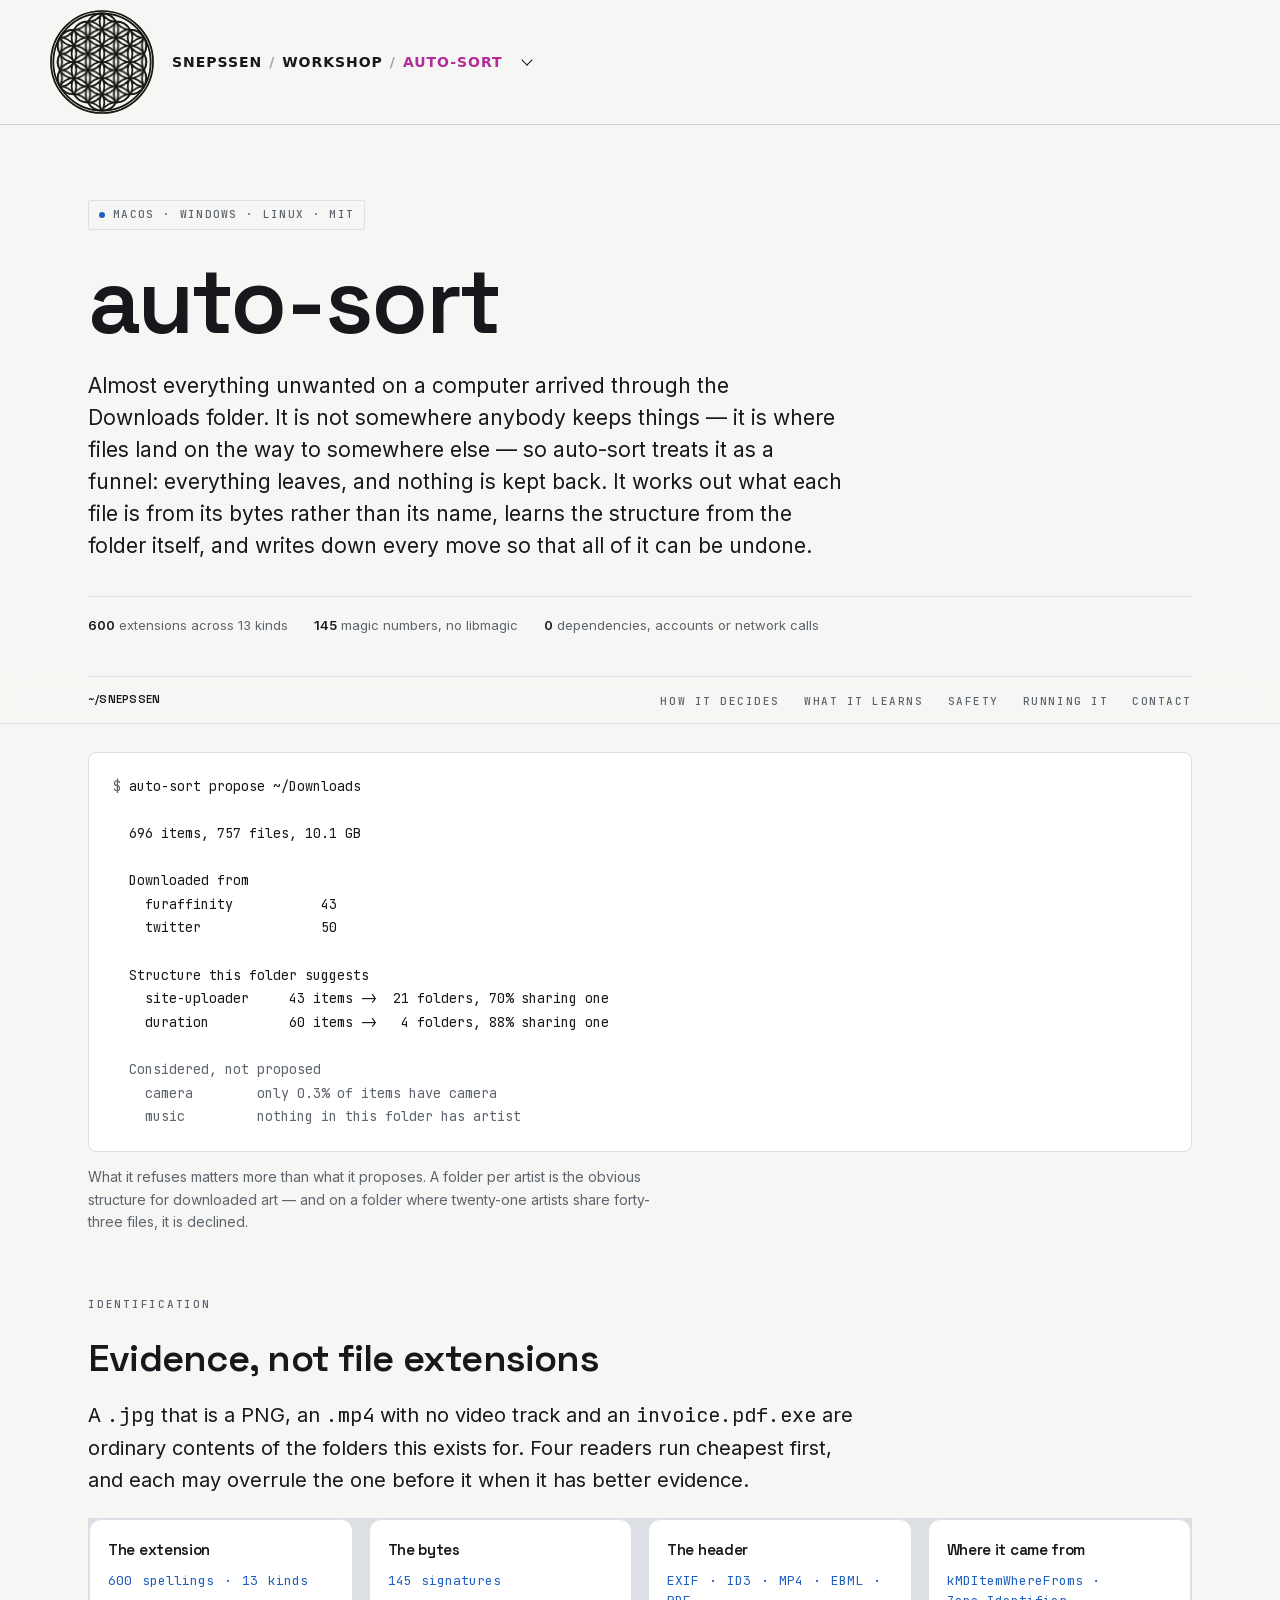
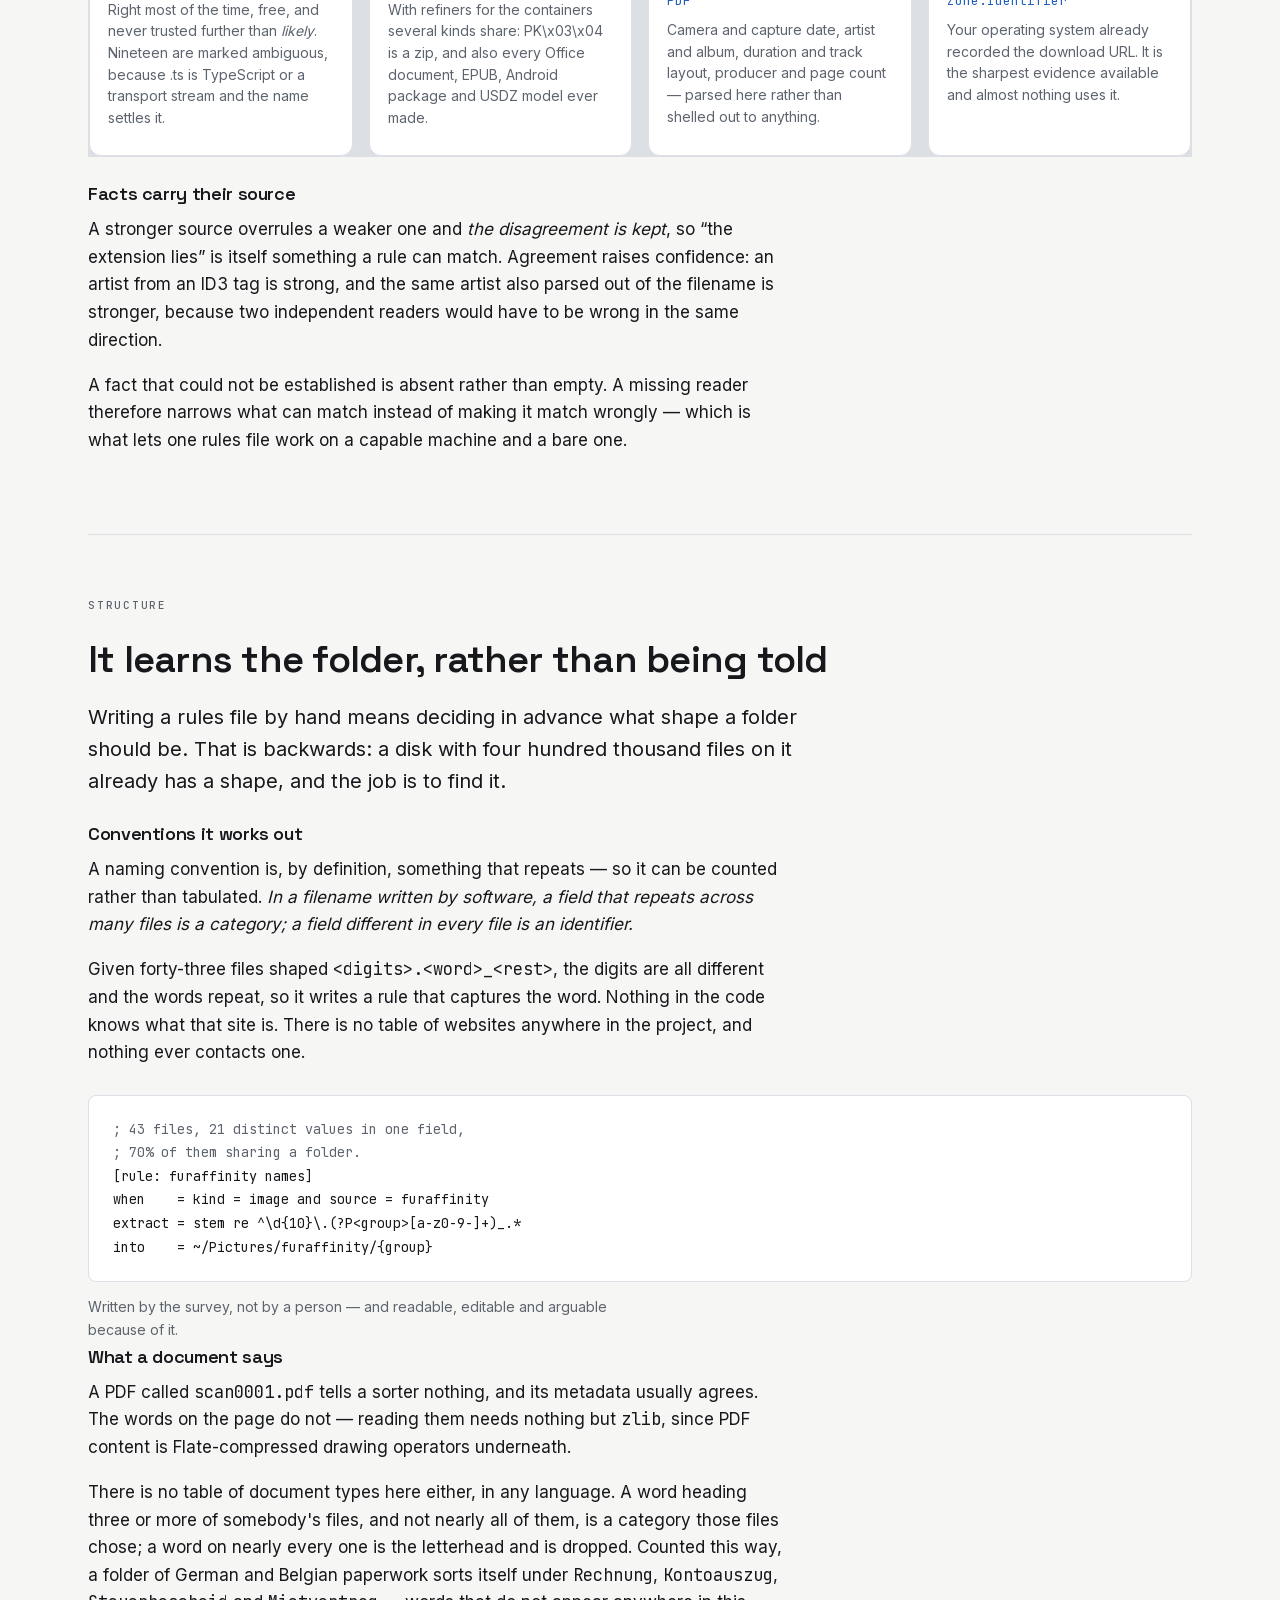
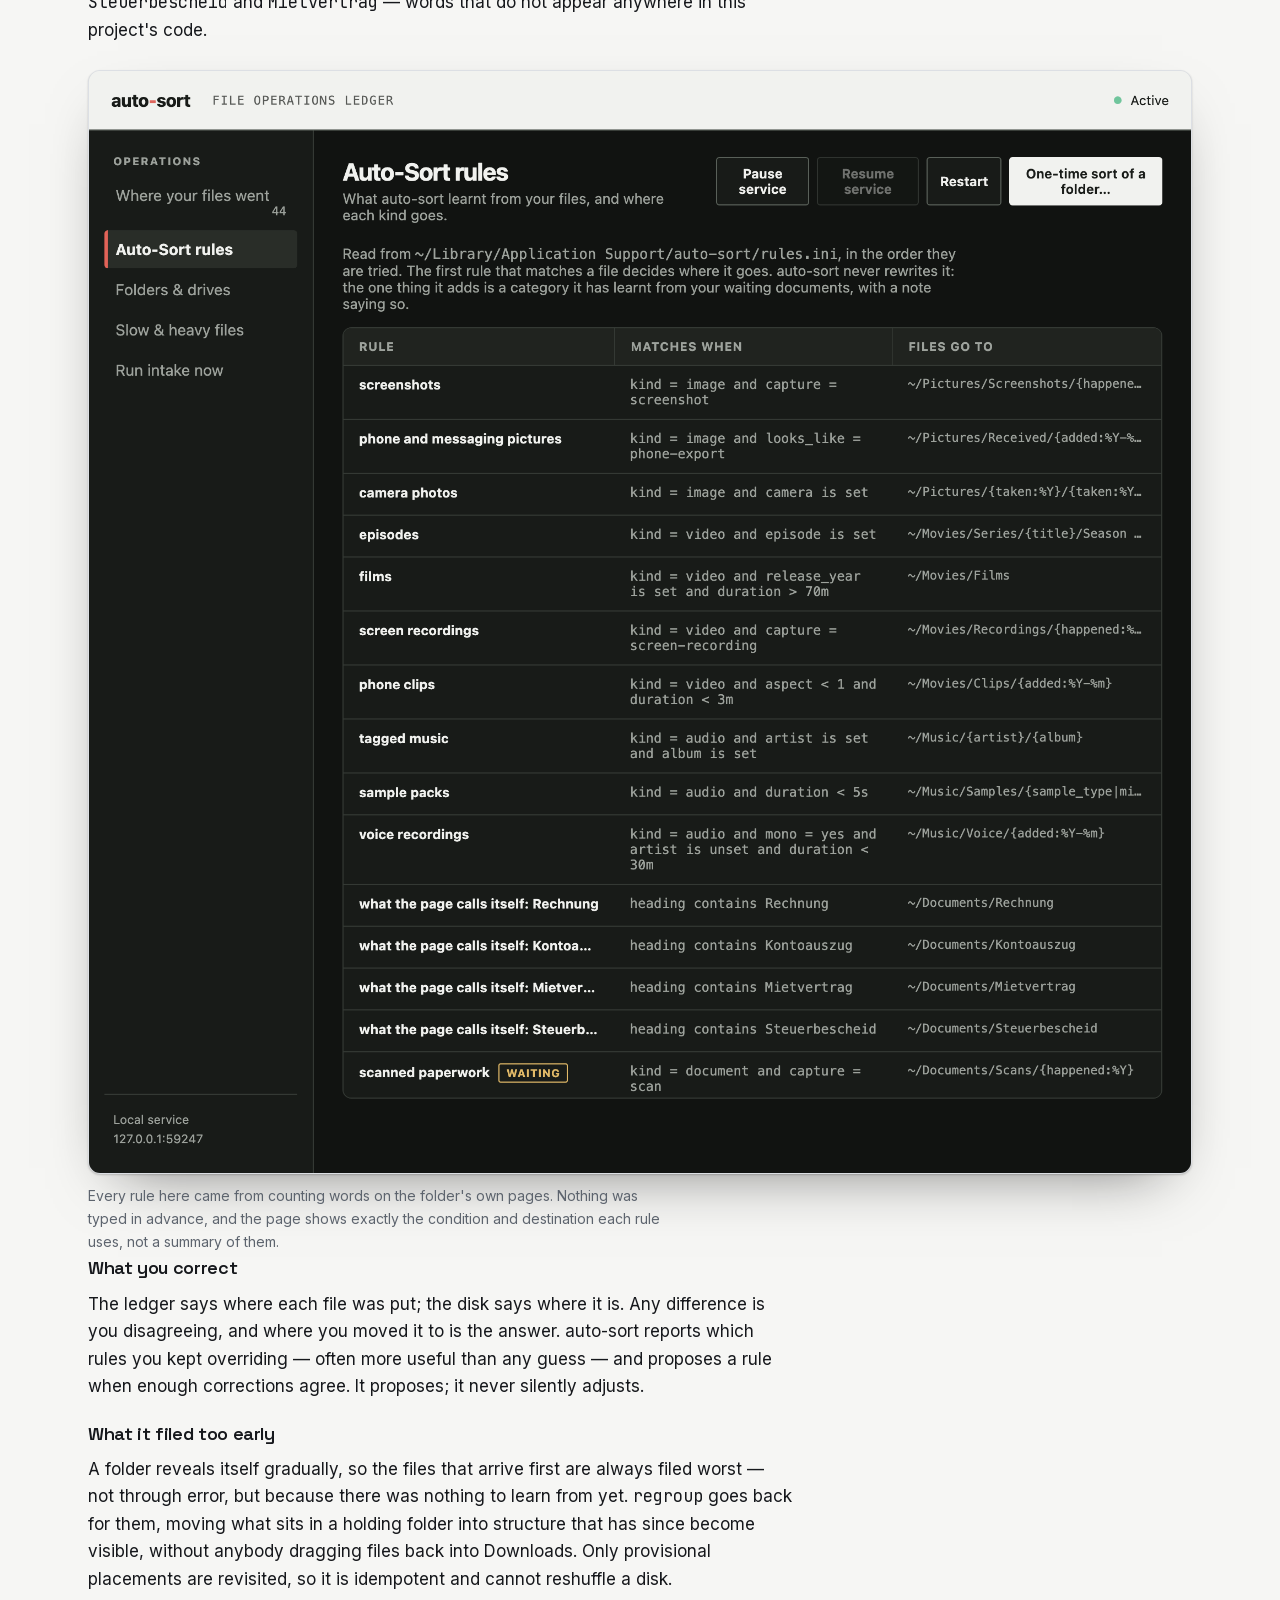
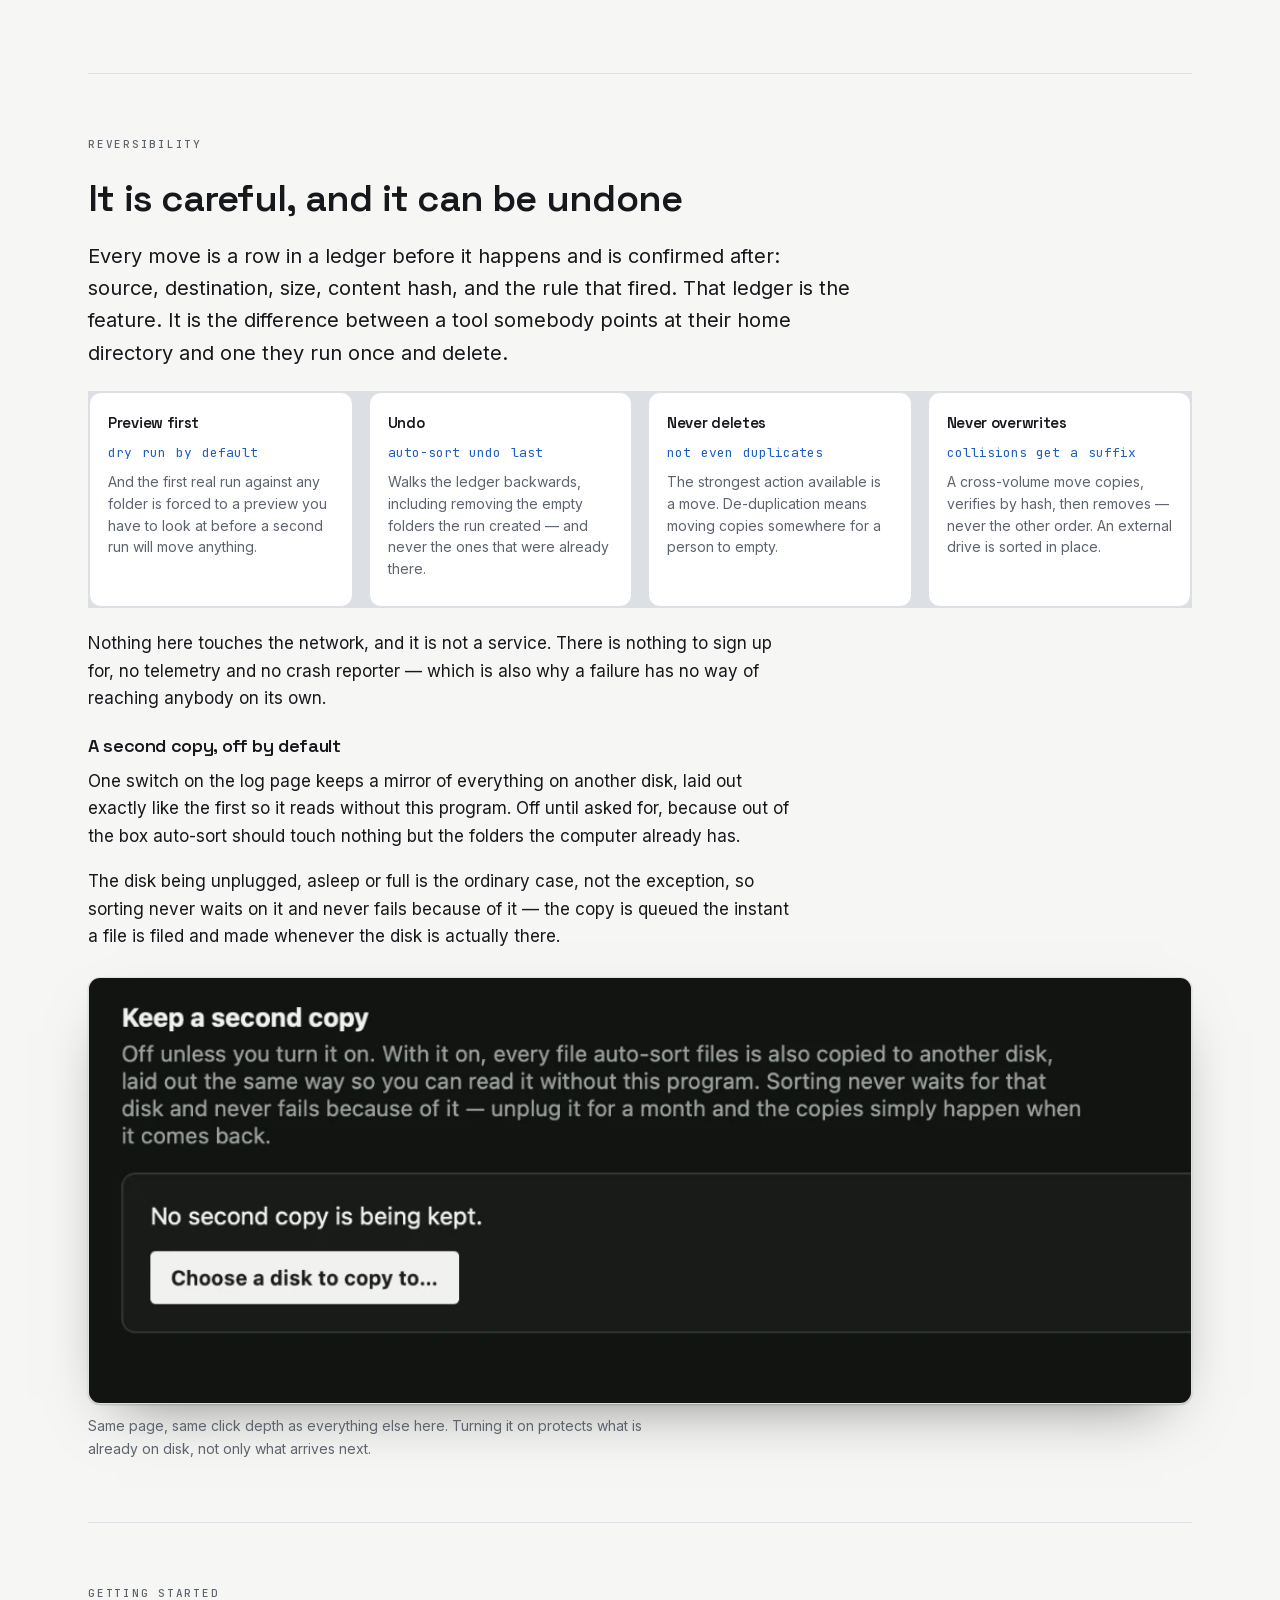
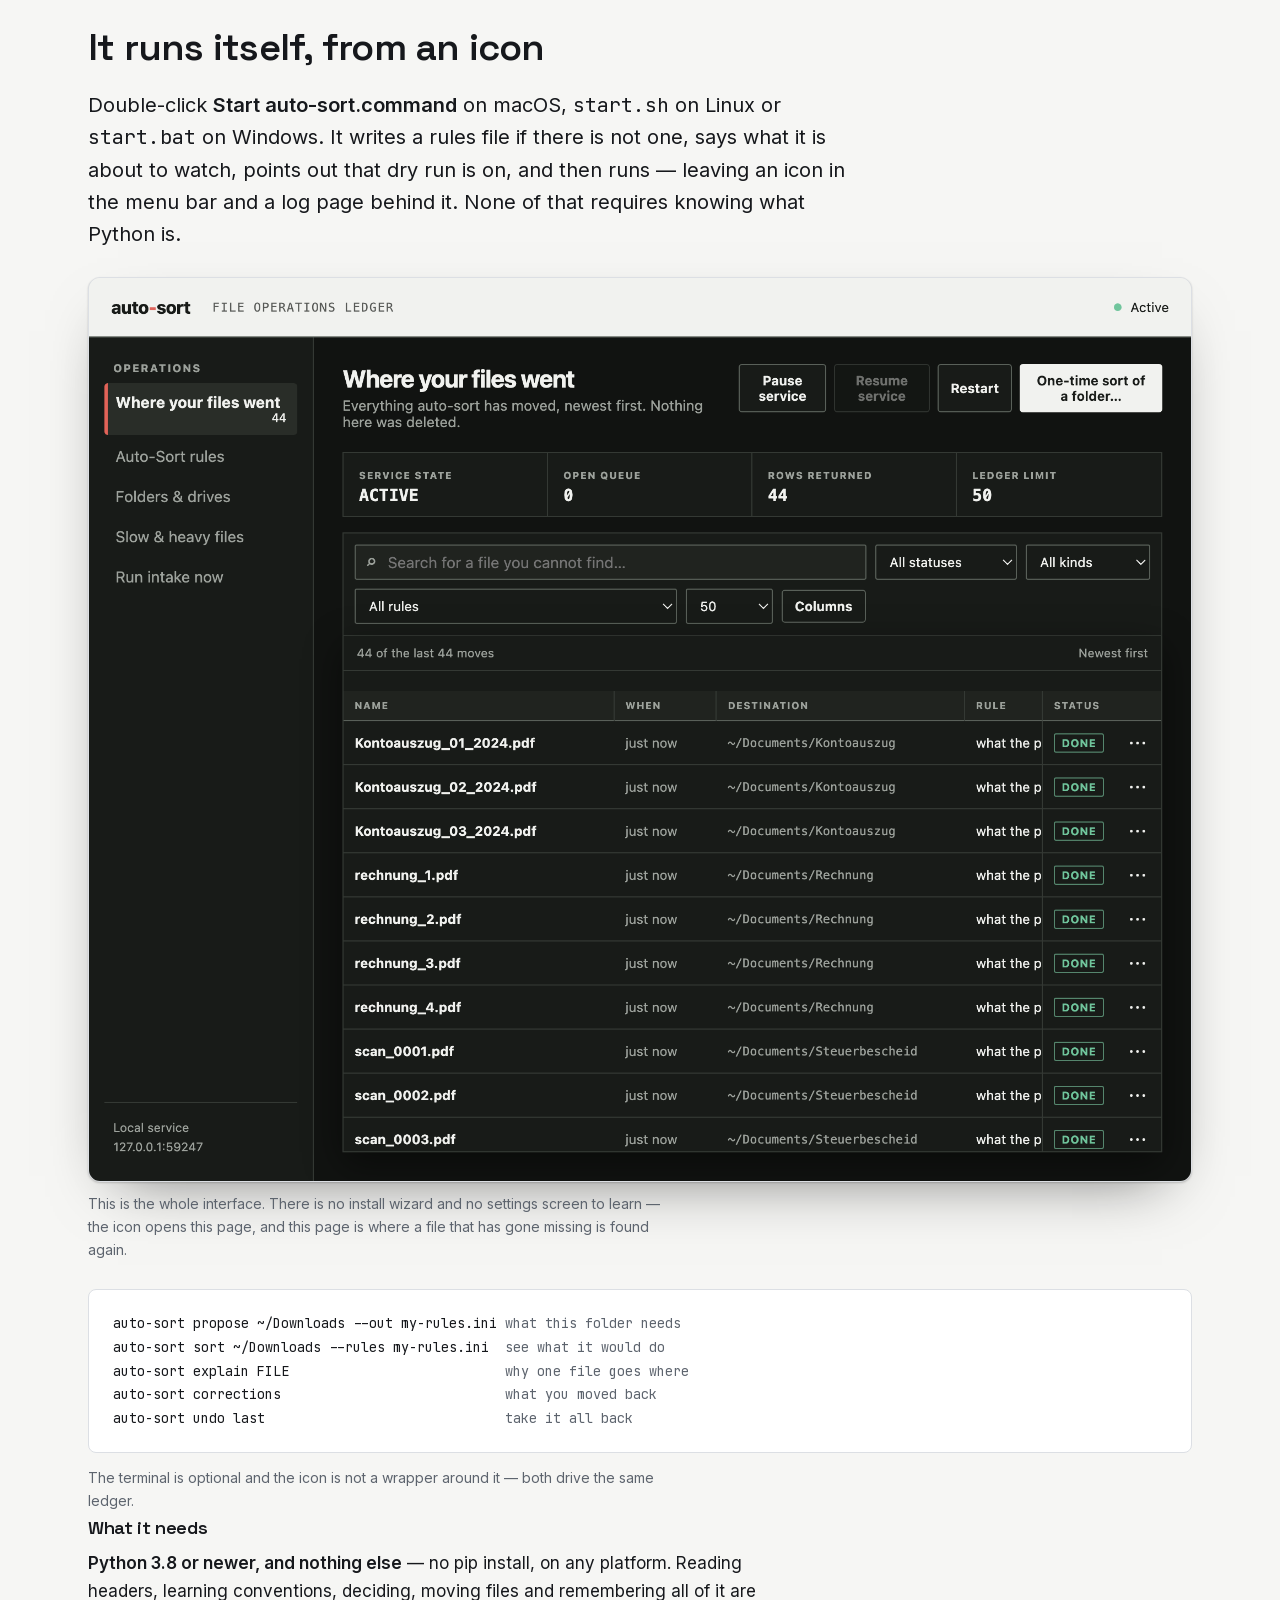
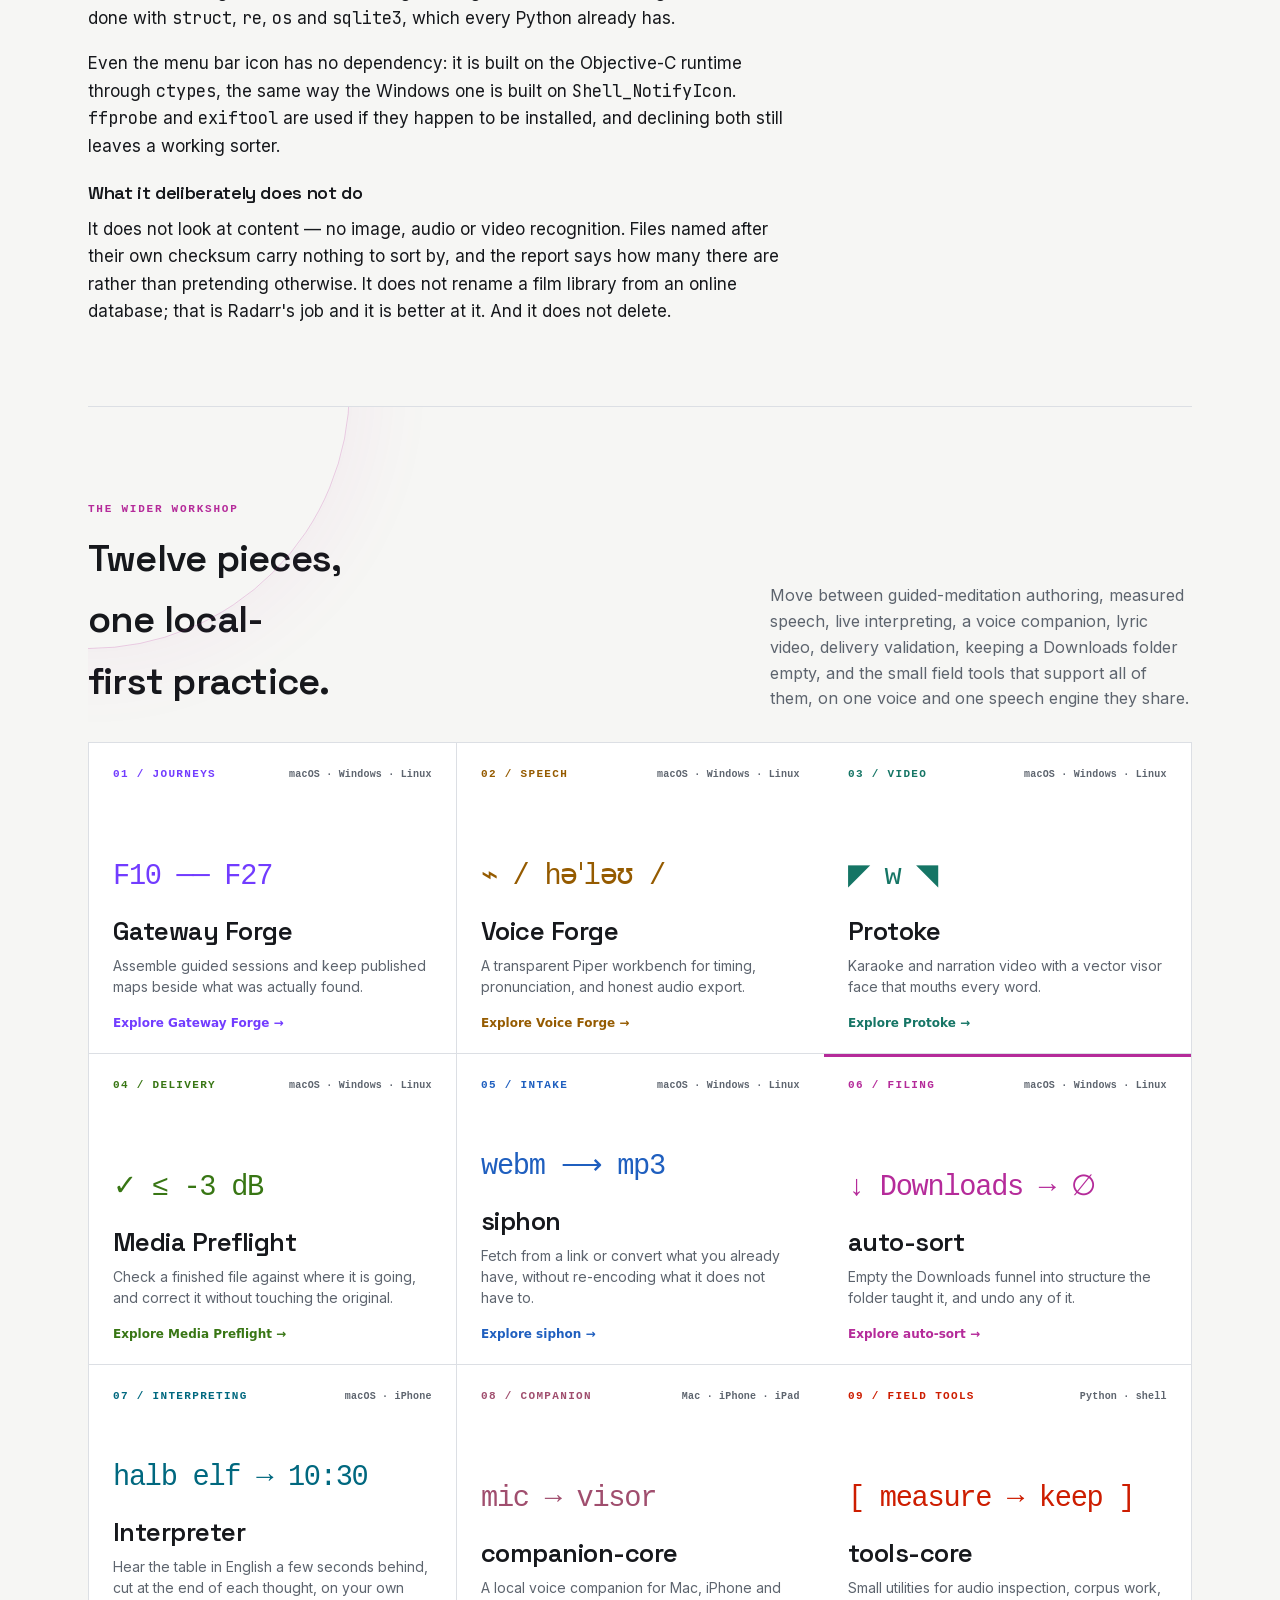
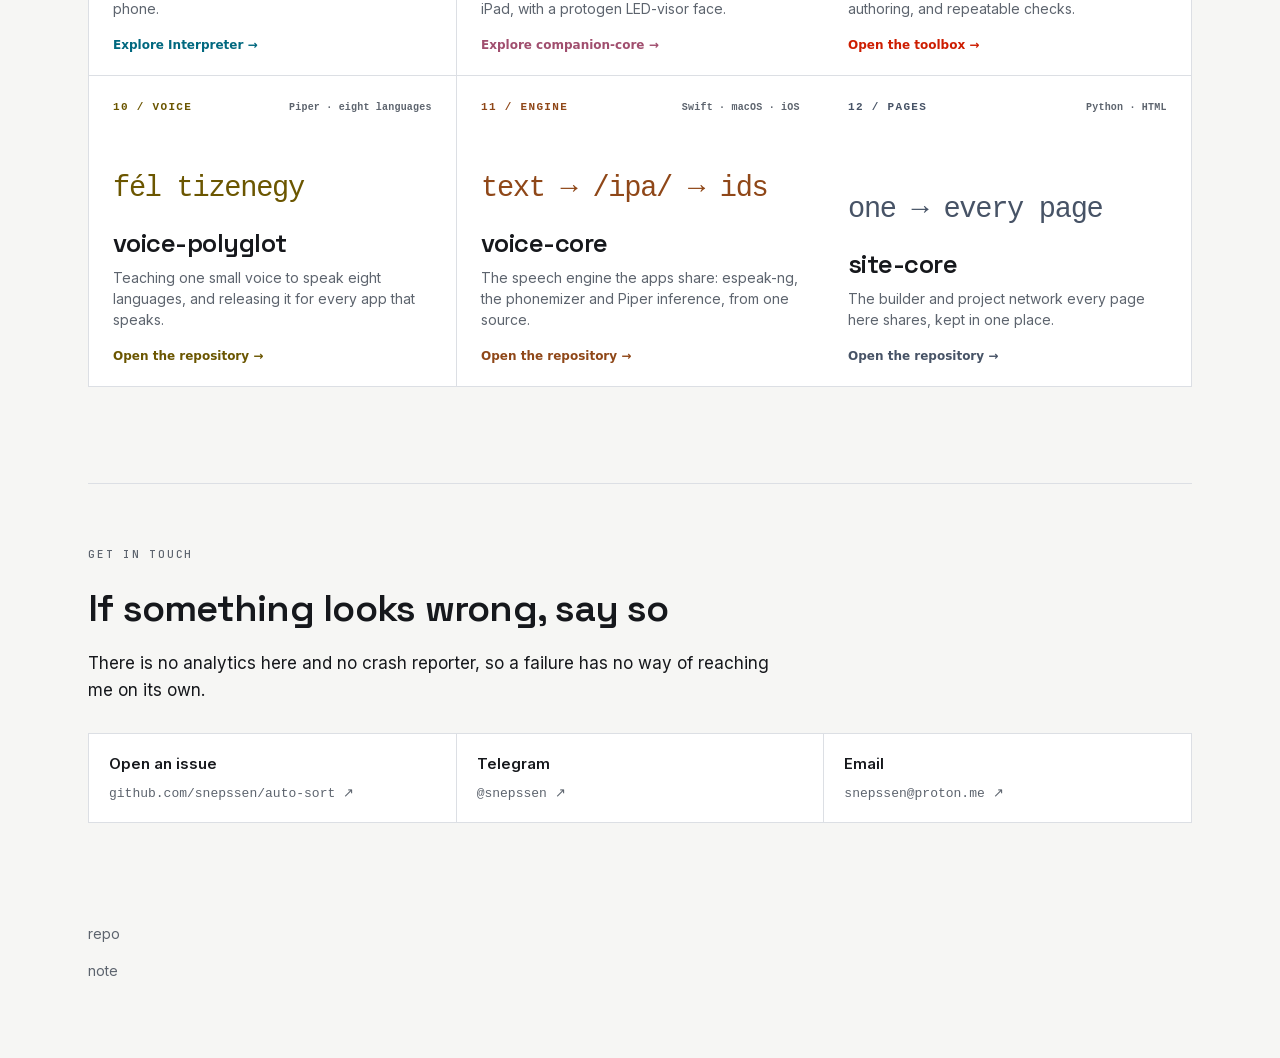
==== commit b5ef7271: "Workshop pages: synced from site-core" ====
--- a/docs/index.html
+++ b/docs/index.html
@@ -110,6 +110,7 @@
       <a data-project="siphon" style="--project-accent: var(--eco-siphon)" href="https://snepssen.github.io/siphon/">siphon</a>
       <a data-project="auto-sort" style="--project-accent: var(--eco-autosort)" href="https://snepssen.github.io/auto-sort/">auto-sort</a>
       <a data-project="translate-core" style="--project-accent: var(--eco-interpreter)" href="https://snepssen.github.io/translate-core/">Interpreter</a>
+      <a data-project="companion-core" style="--project-accent: var(--eco-companion)" href="https://snepssen.github.io/companion-core/">companion-core</a>
       <a data-project="tools-core" style="--project-accent: var(--eco-tools)" href="https://snepssen.github.io/tools-core/">tools-core</a>
       <a data-project="voice-polyglot" style="--project-accent: var(--eco-polyglot)" href="https://github.com/snepssen/voice-polyglot">voice-polyglot</a>
       <a data-project="voice-core" style="--project-accent: var(--eco-voicecore)" href="https://github.com/snepssen/voice-core">voice-core</a>
@@ -267,9 +268,9 @@
   <div class="ecosystem-more__head">
     <div>
       <p class="ecosystem-kicker">The wider workshop</p>
-      <h2 id="ecosystem-heading">Eleven pieces, one local-first practice.</h2>
+      <h2 id="ecosystem-heading">Twelve pieces, one local-first practice.</h2>
     </div>
-    <p class="ecosystem-more__intro">Move between guided-meditation authoring, measured speech, live interpreting, lyric video, delivery validation, keeping a Downloads folder empty, and the small field tools that support all of them, on one voice and one speech engine they share.</p>
+    <p class="ecosystem-more__intro">Move between guided-meditation authoring, measured speech, live interpreting, a voice companion, lyric video, delivery validation, keeping a Downloads folder empty, and the small field tools that support all of them, on one voice and one speech engine they share.</p>
   </div>
   <div class="ecosystem-grid">
     <a class="ecosystem-card" data-project="gateway-forge" style="--card-accent: var(--eco-gateway)" href="https://snepssen.github.io/gateway-forge/">
@@ -321,29 +322,36 @@
       <p>Hear the table in English a few seconds behind, cut at the end of each thought, on your own phone.</p>
       <span class="ecosystem-card__go">Explore Interpreter →</span>
     </a>
+    <a class="ecosystem-card" data-project="companion-core" style="--card-accent: var(--eco-companion)" href="https://snepssen.github.io/companion-core/">
+      <div class="ecosystem-card__index"><span>08 / COMPANION</span><span>Mac · iPhone · iPad</span></div>
+      <div class="ecosystem-card__glyph" aria-hidden="true">mic → visor</div>
+      <h3>companion-core</h3>
+      <p>A local voice companion for Mac, iPhone and iPad, with a protogen LED-visor face.</p>
+      <span class="ecosystem-card__go">Explore companion-core →</span>
+    </a>
     <a class="ecosystem-card" data-project="tools-core" style="--card-accent: var(--eco-tools)" href="https://snepssen.github.io/tools-core/">
-      <div class="ecosystem-card__index"><span>08 / FIELD TOOLS</span><span>Python · shell</span></div>
+      <div class="ecosystem-card__index"><span>09 / FIELD TOOLS</span><span>Python · shell</span></div>
       <div class="ecosystem-card__glyph" aria-hidden="true">[ measure → keep ]</div>
       <h3>tools-core</h3>
       <p>Small utilities for audio inspection, corpus work, authoring, and repeatable checks.</p>
       <span class="ecosystem-card__go">Open the toolbox →</span>
     </a>
     <a class="ecosystem-card" data-project="voice-polyglot" style="--card-accent: var(--eco-polyglot)" href="https://github.com/snepssen/voice-polyglot">
-      <div class="ecosystem-card__index"><span>09 / VOICE</span><span>Piper · eight languages</span></div>
+      <div class="ecosystem-card__index"><span>10 / VOICE</span><span>Piper · eight languages</span></div>
       <div class="ecosystem-card__glyph" aria-hidden="true">fél tizenegy</div>
       <h3>voice-polyglot</h3>
       <p>Teaching one small voice to speak eight languages, and releasing it for every app that speaks.</p>
       <span class="ecosystem-card__go">Open the repository →</span>
     </a>
     <a class="ecosystem-card" data-project="voice-core" style="--card-accent: var(--eco-voicecore)" href="https://github.com/snepssen/voice-core">
-      <div class="ecosystem-card__index"><span>10 / ENGINE</span><span>Swift · macOS · iOS</span></div>
+      <div class="ecosystem-card__index"><span>11 / ENGINE</span><span>Swift · macOS · iOS</span></div>
       <div class="ecosystem-card__glyph" aria-hidden="true">text → /ipa/ → ids</div>
       <h3>voice-core</h3>
       <p>The speech engine the apps share: espeak-ng, the phonemizer and Piper inference, from one source.</p>
       <span class="ecosystem-card__go">Open the repository →</span>
     </a>
     <a class="ecosystem-card" data-project="site-core" style="--card-accent: var(--eco-sitecore)" href="https://github.com/snepssen/site-core">
-      <div class="ecosystem-card__index"><span>11 / PAGES</span><span>Python · HTML</span></div>
+      <div class="ecosystem-card__index"><span>12 / PAGES</span><span>Python · HTML</span></div>
       <div class="ecosystem-card__glyph" aria-hidden="true">one → every page</div>
       <h3>site-core</h3>
       <p>The builder and project network every page here shares, kept in one place.</p>
--- a/docs/ecosystem.css
+++ b/docs/ecosystem.css
@@ -12,6 +12,7 @@
   --eco-polyglot: #ffd84f;
   --eco-voicecore: #e8a878;
   --eco-sitecore: #b9c3d0;
+  --eco-companion: #ff8ab8;
   --eco-current: var(--eco-protoke);
   --eco-copy: var(--ink, #f3f0e3);
   --eco-rail-h: 124px;
@@ -36,6 +37,7 @@
   --eco-current: var(--eco-autosort);
 }
 body[data-project="translate-core"] { --eco-current: var(--eco-interpreter); }
+body[data-project="companion-core"] { --eco-current: var(--eco-companion); }
 
 /* The five accents above are built for a dark ground and fail badly on a
    light one — measured against the lightest surface these pages use, the
@@ -60,6 +62,7 @@
     --eco-polyglot: #6b5600;
     --eco-voicecore: #8f4718;
     --eco-sitecore: #475366;
+    --eco-companion: #a04e6e;
   }
 }
 :root[data-theme="light"] {
@@ -74,6 +77,7 @@
   --eco-polyglot: #6b5600;
   --eco-voicecore: #8f4718;
   --eco-sitecore: #475366;
+  --eco-companion: #a04e6e;
 }
 
 /* Wide diagrams and code samples own their scrolling inside their existing
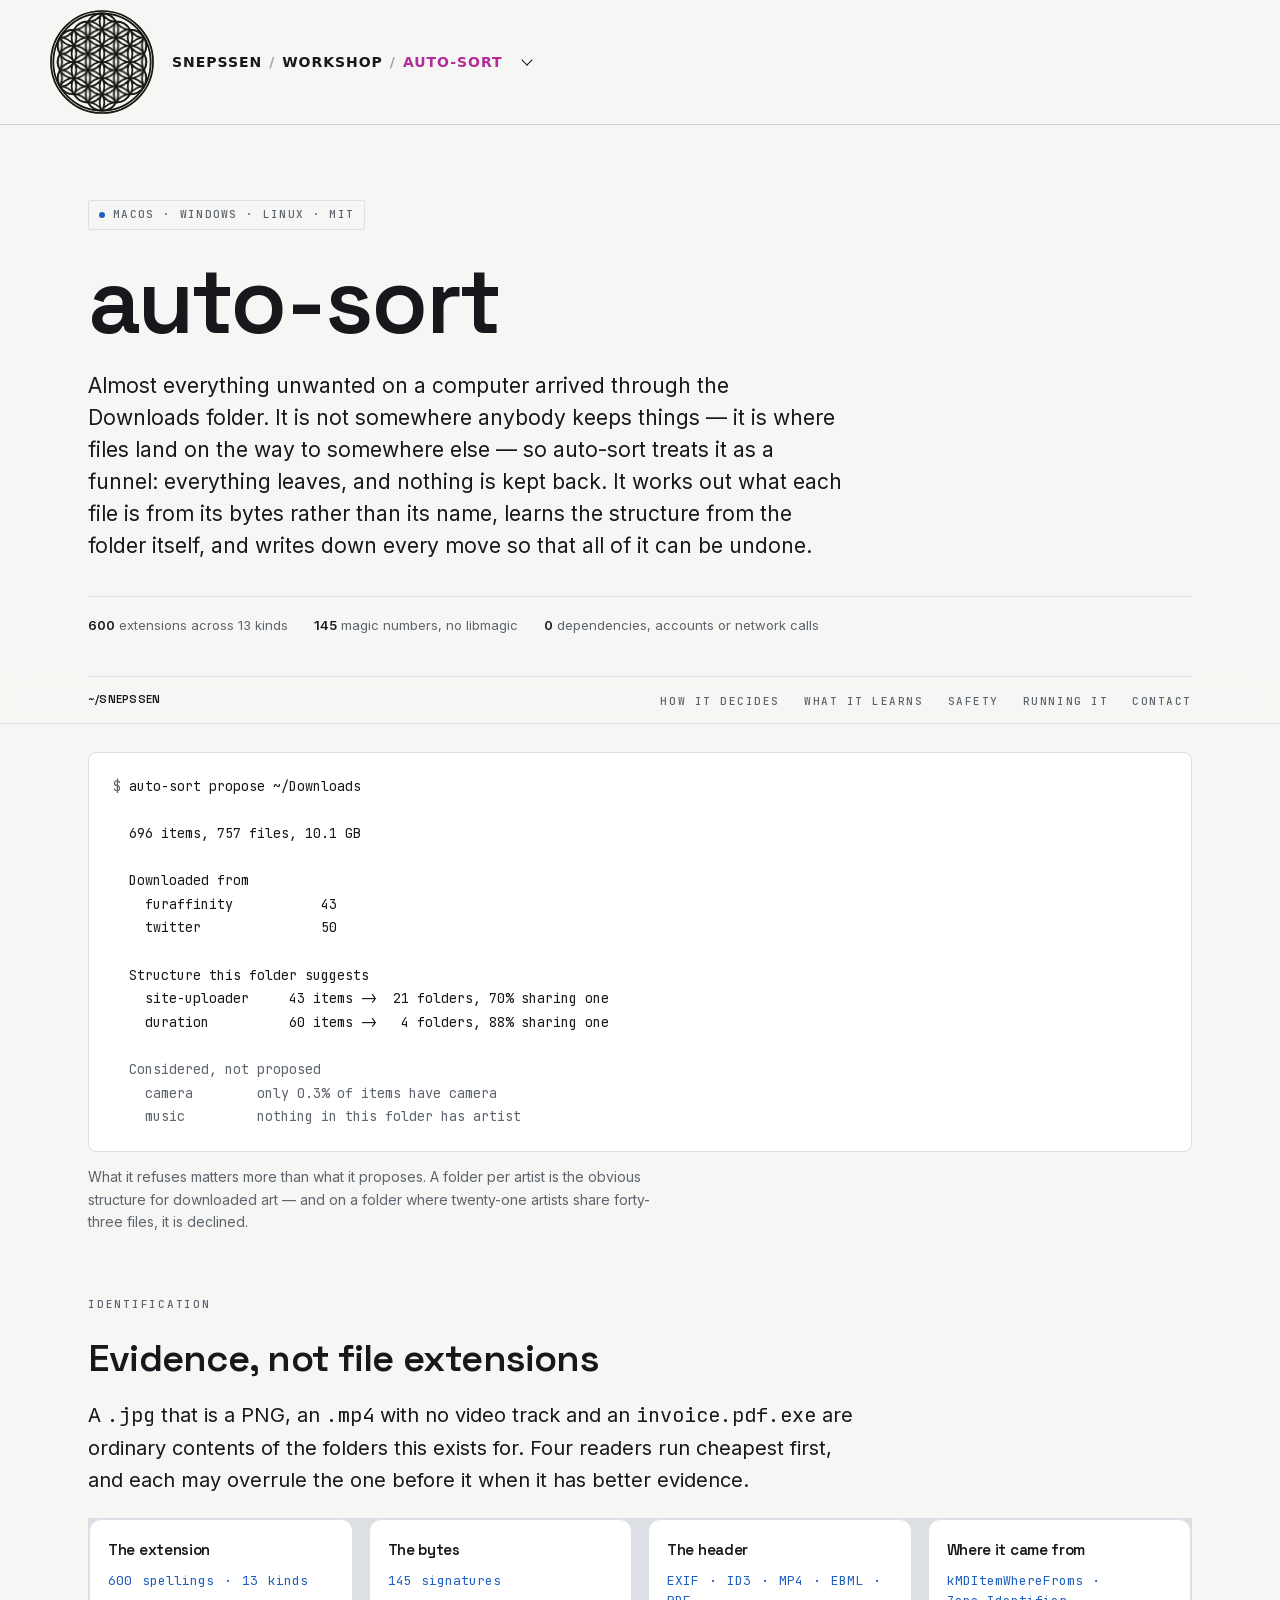
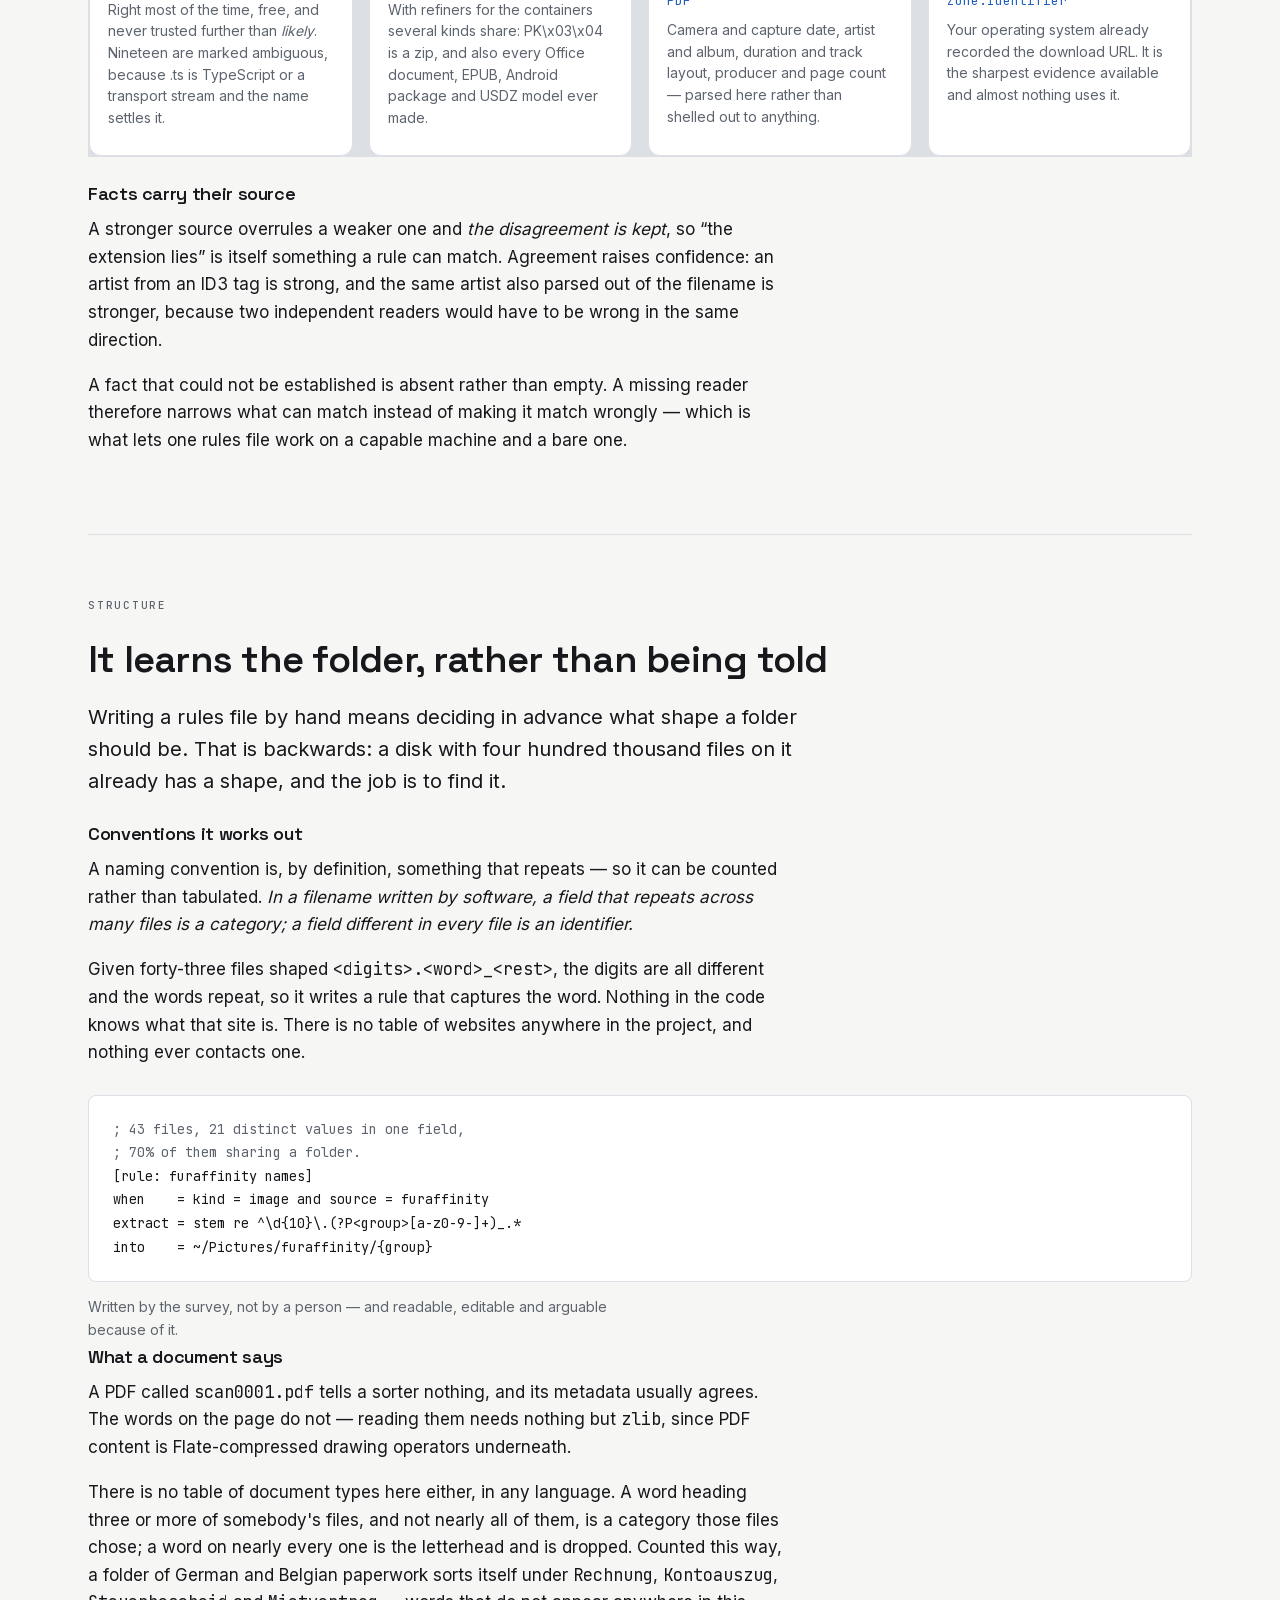
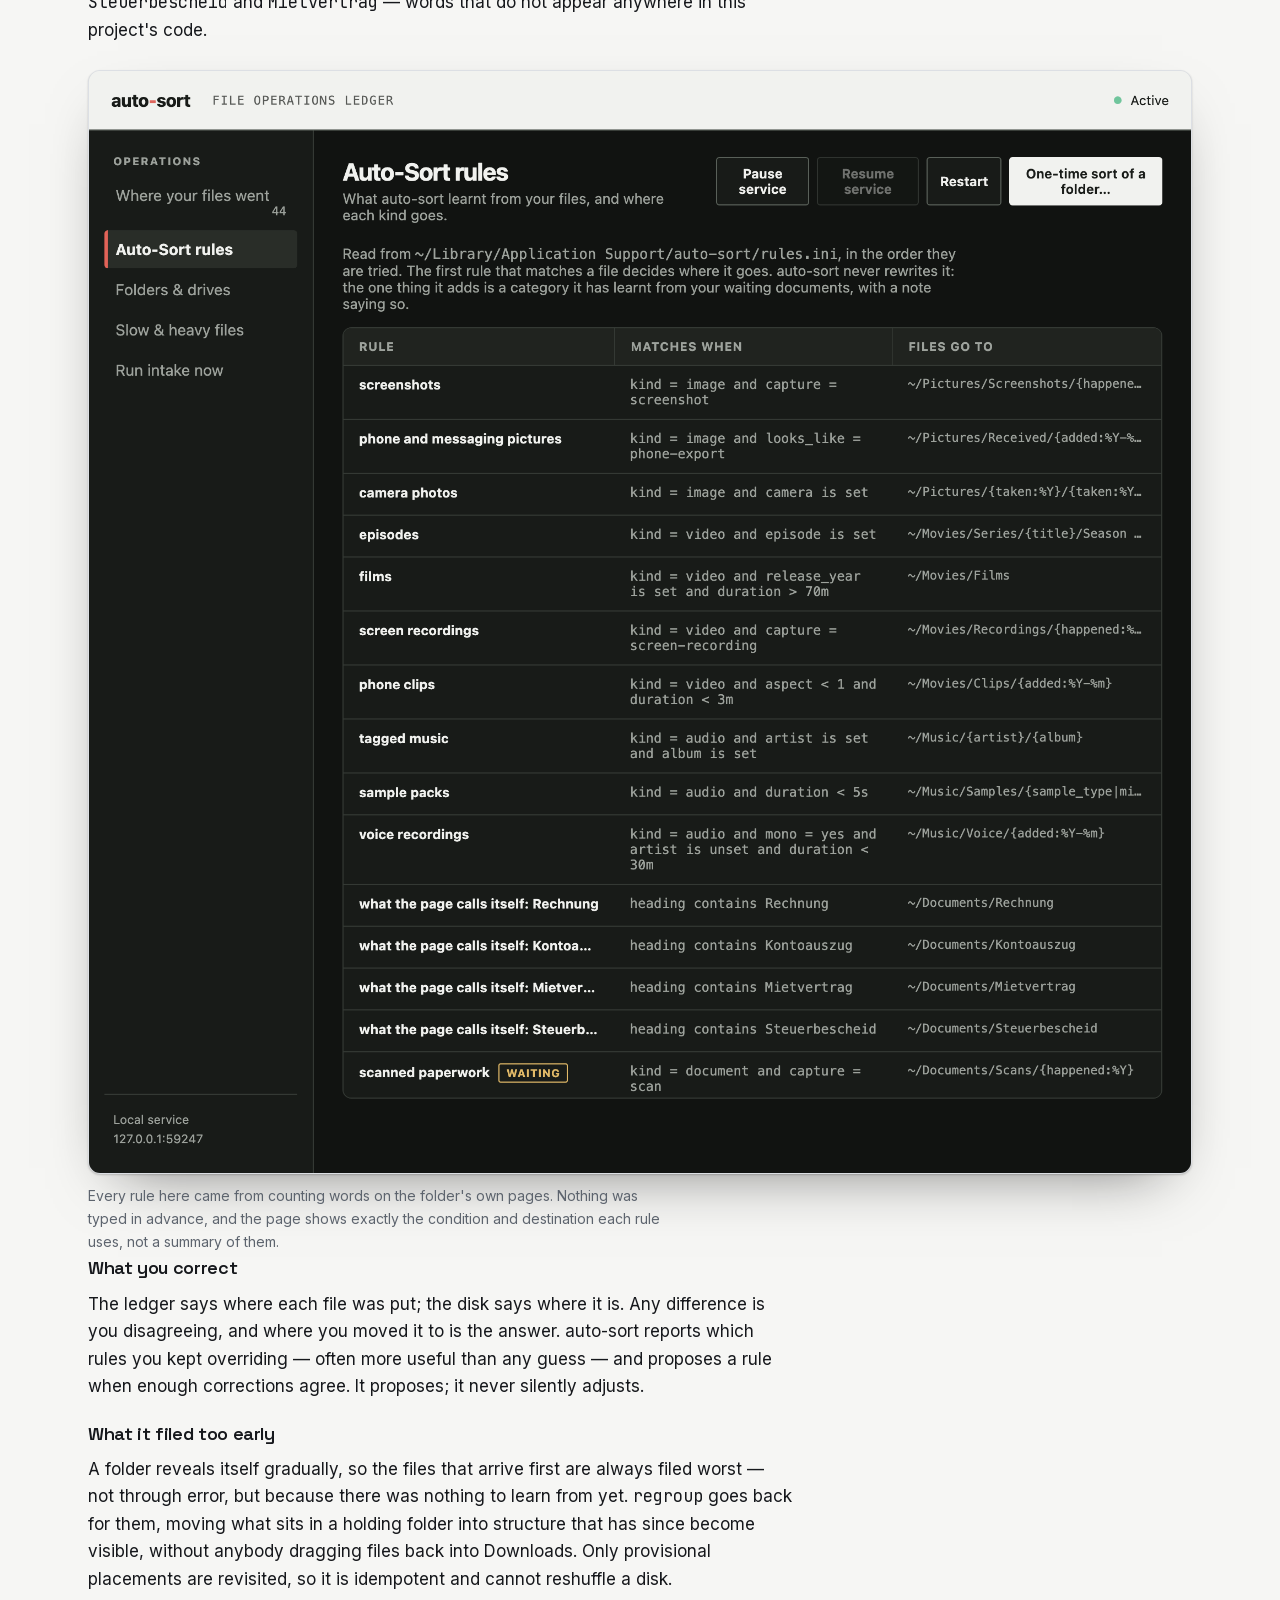
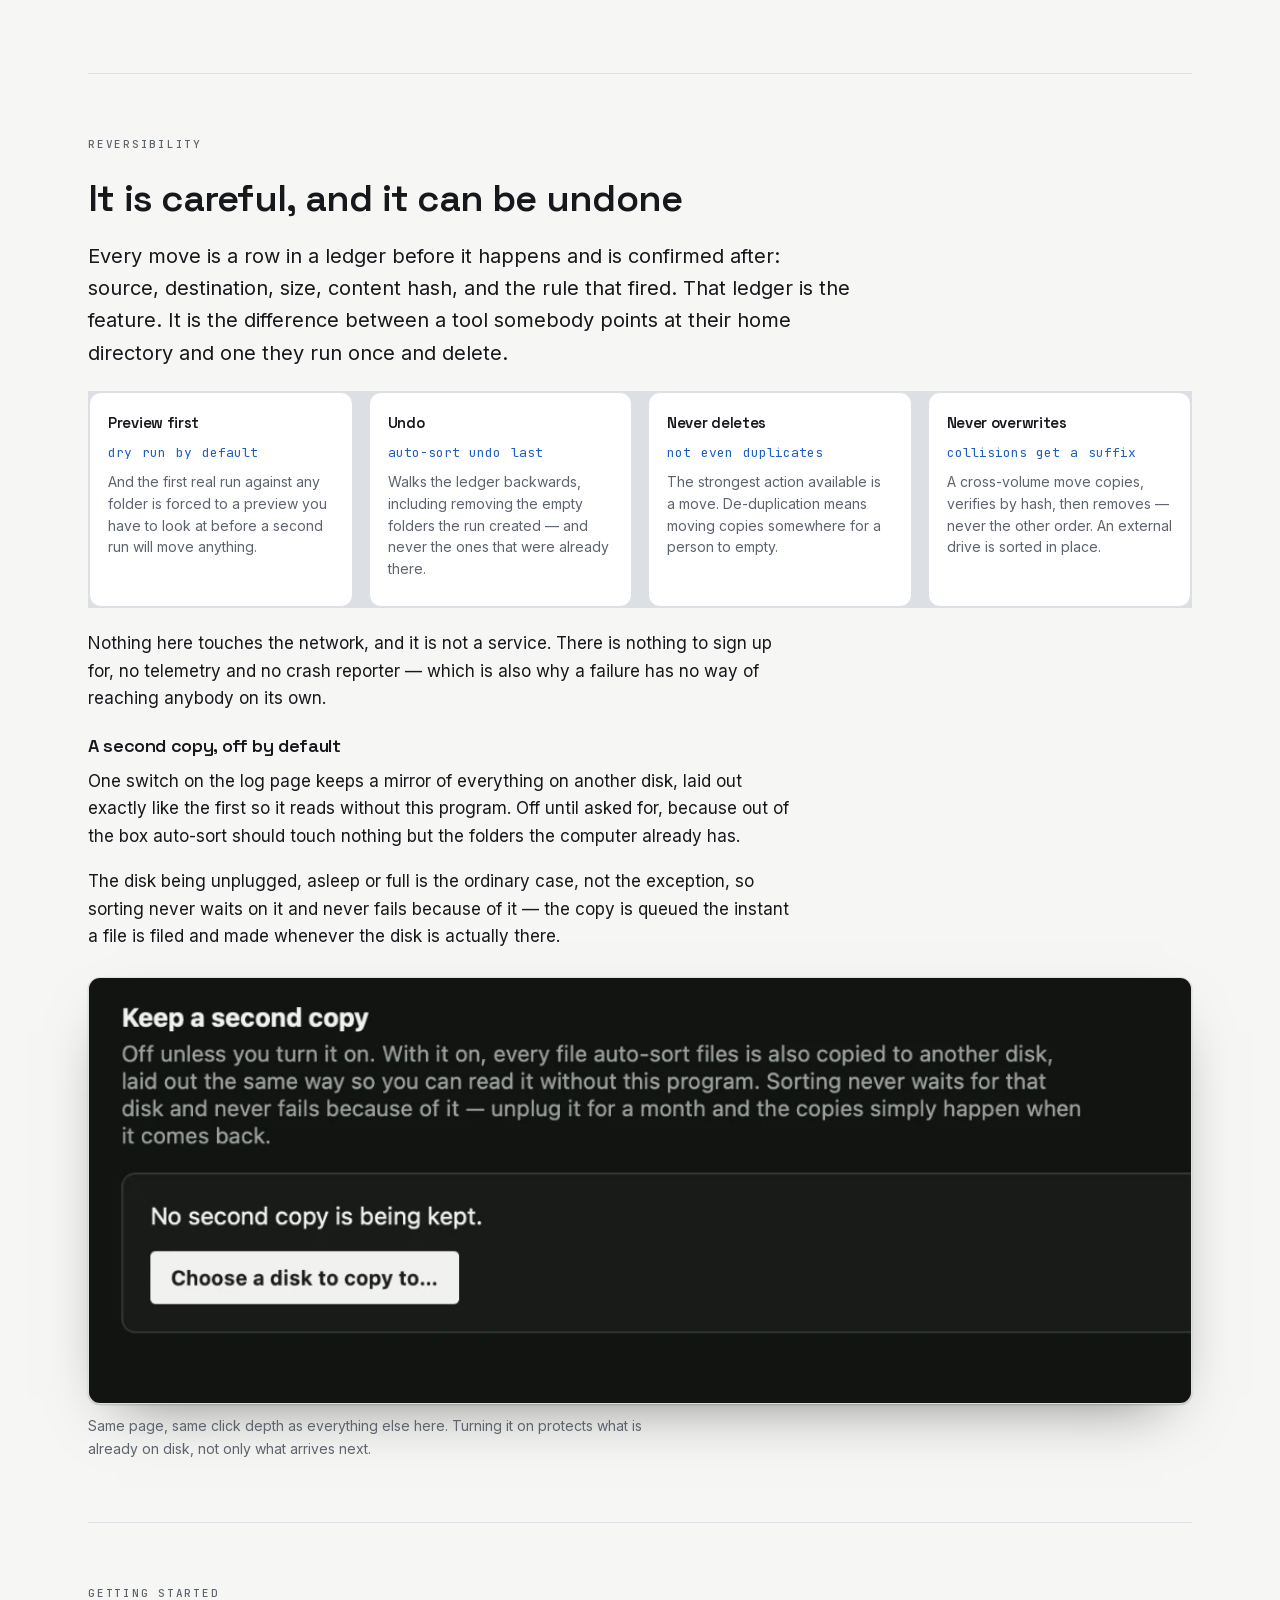
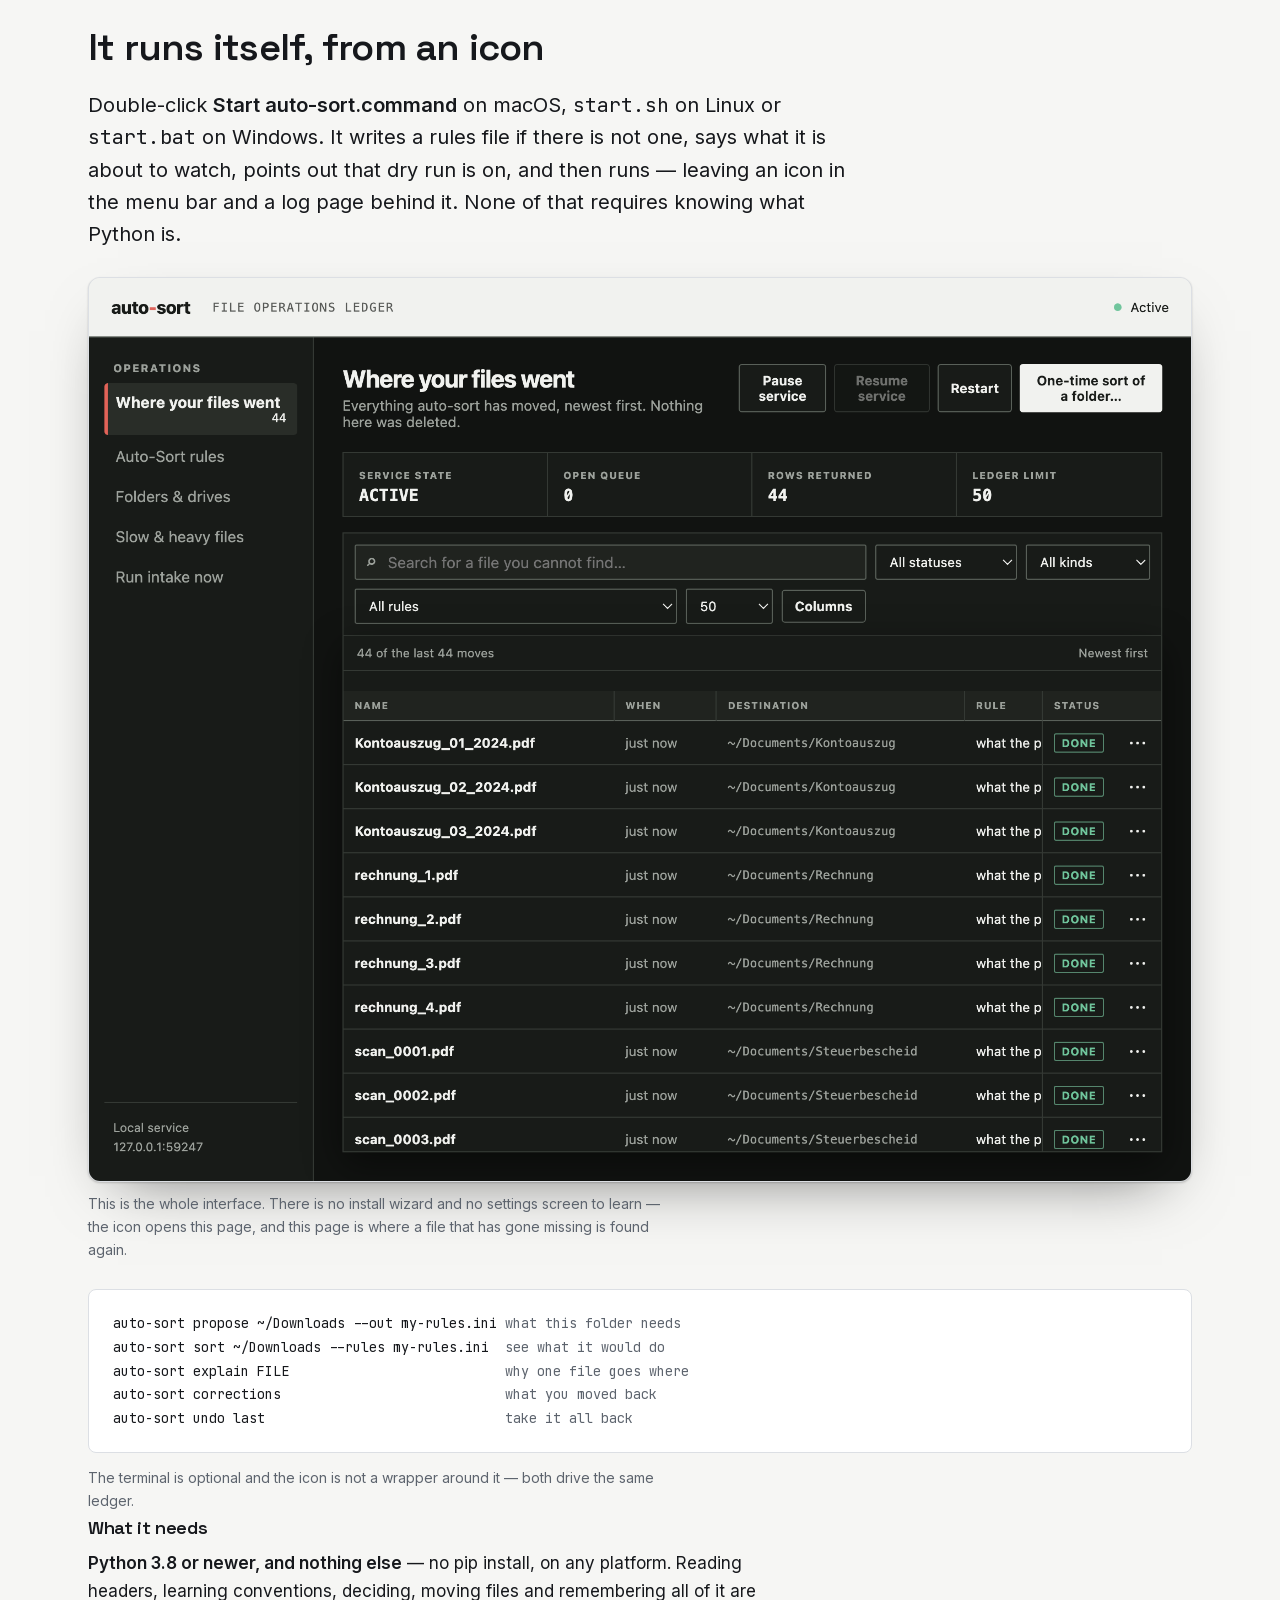
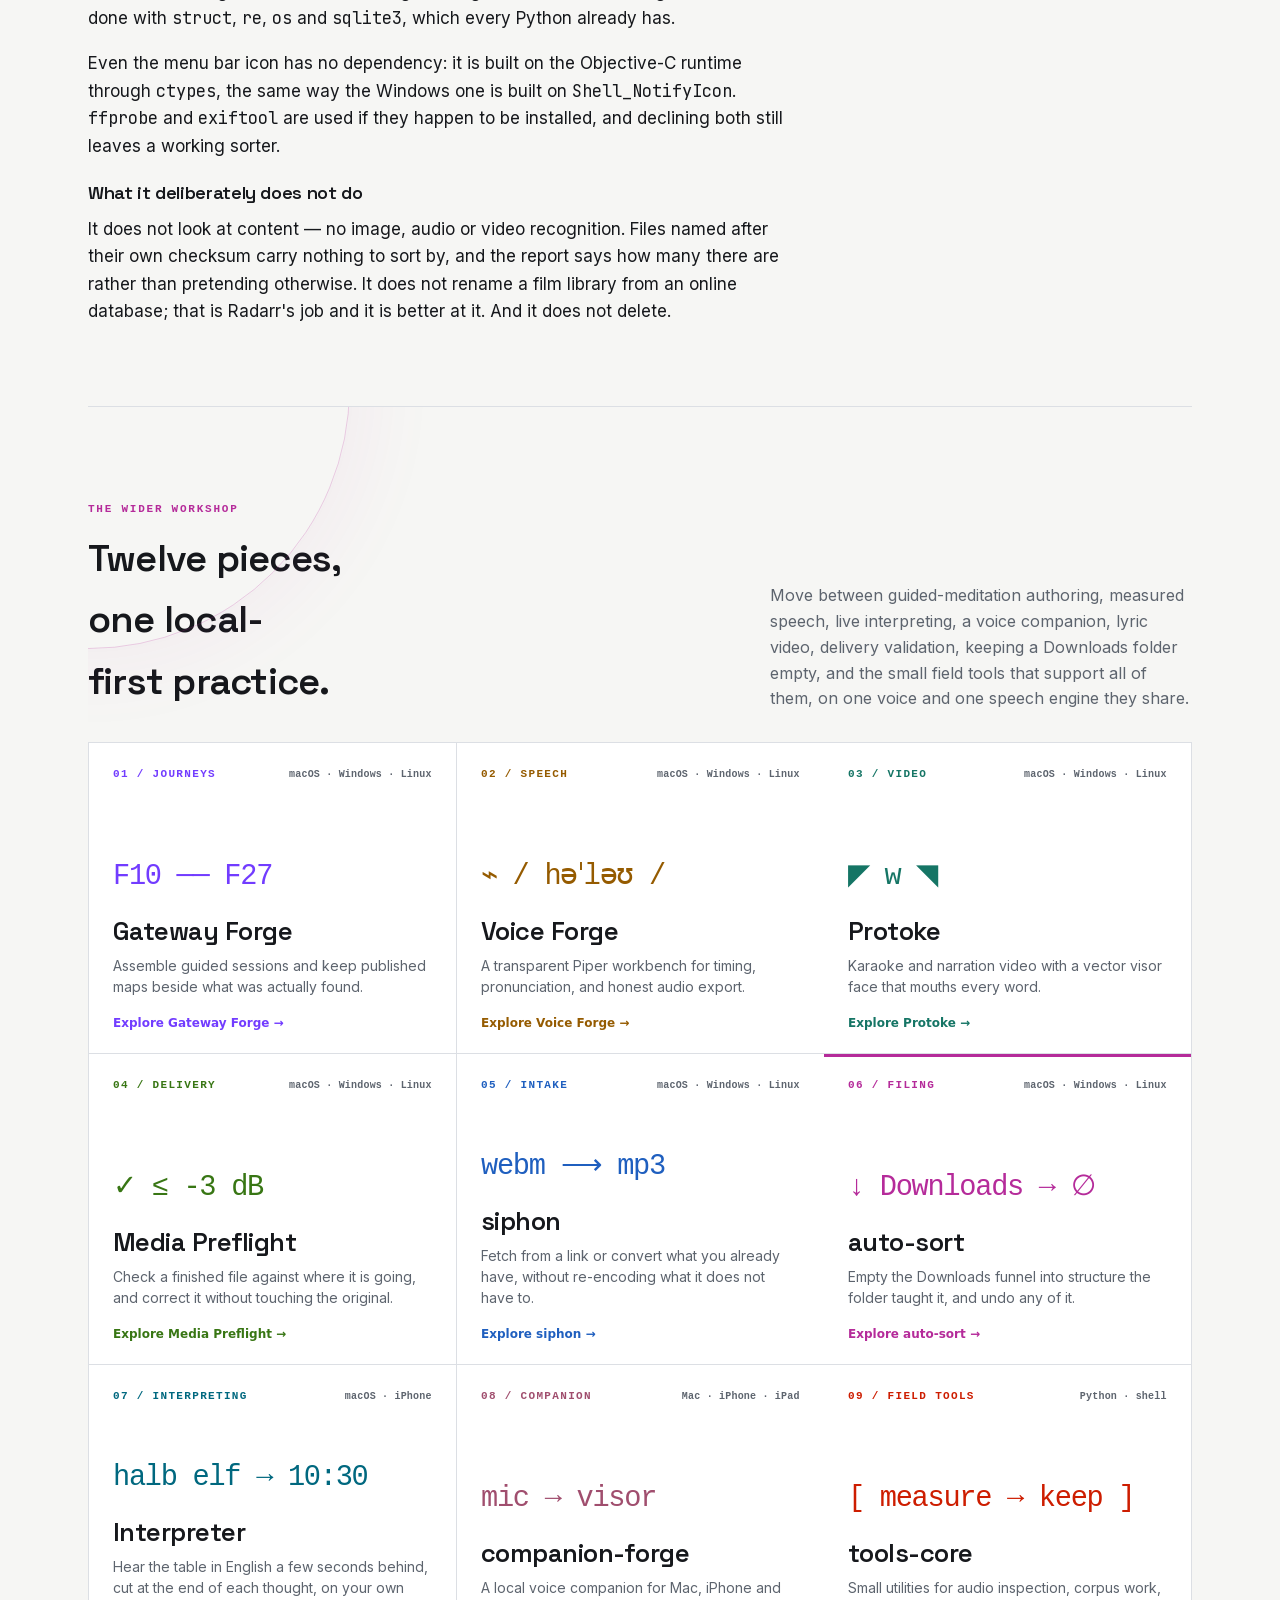
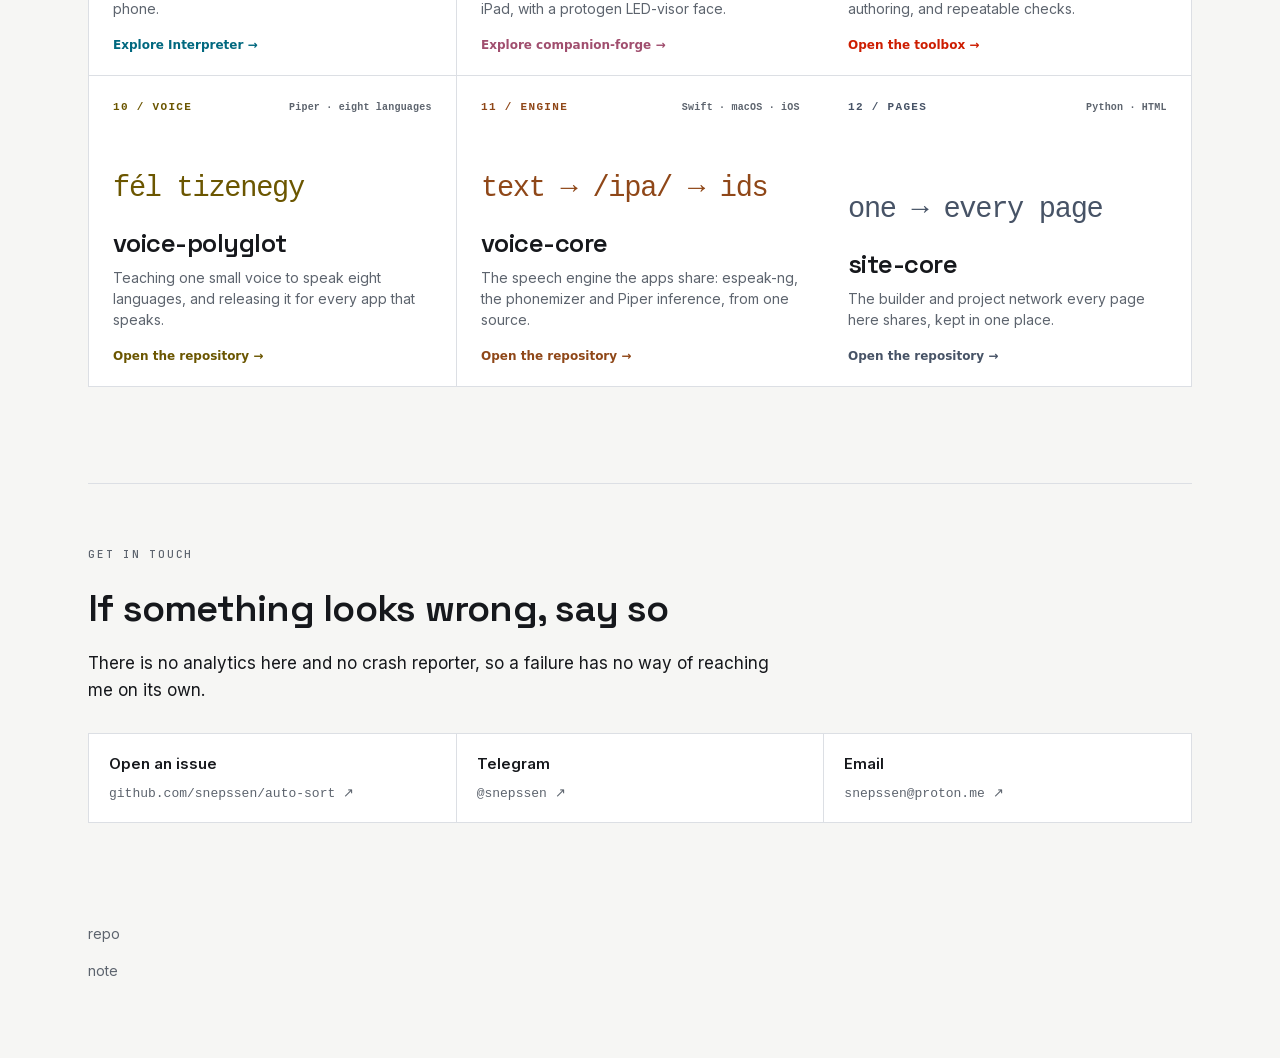
==== commit 9ae299f7: "Workshop pages: rename translate-core/companion-core to interpreter-forge/companion-forge (from site" ====
--- a/docs/index.html
+++ b/docs/index.html
@@ -109,8 +109,8 @@
       <a data-project="media-preflight" style="--project-accent: var(--eco-preflight)" href="https://snepssen.github.io/media-preflight/">Media Preflight</a>
       <a data-project="siphon" style="--project-accent: var(--eco-siphon)" href="https://snepssen.github.io/siphon/">siphon</a>
       <a data-project="auto-sort" style="--project-accent: var(--eco-autosort)" href="https://snepssen.github.io/auto-sort/">auto-sort</a>
-      <a data-project="translate-core" style="--project-accent: var(--eco-interpreter)" href="https://snepssen.github.io/translate-core/">Interpreter</a>
-      <a data-project="companion-core" style="--project-accent: var(--eco-companion)" href="https://snepssen.github.io/companion-core/">companion-core</a>
+      <a data-project="interpreter-forge" style="--project-accent: var(--eco-interpreter)" href="https://snepssen.github.io/interpreter-forge/">Interpreter</a>
+      <a data-project="companion-forge" style="--project-accent: var(--eco-companion)" href="https://snepssen.github.io/companion-forge/">companion-forge</a>
       <a data-project="tools-core" style="--project-accent: var(--eco-tools)" href="https://snepssen.github.io/tools-core/">tools-core</a>
       <a data-project="voice-polyglot" style="--project-accent: var(--eco-polyglot)" href="https://github.com/snepssen/voice-polyglot">voice-polyglot</a>
       <a data-project="voice-core" style="--project-accent: var(--eco-voicecore)" href="https://github.com/snepssen/voice-core">voice-core</a>
@@ -315,19 +315,19 @@
       <p>Empty the Downloads funnel into structure the folder taught it, and undo any of it.</p>
       <span class="ecosystem-card__go">Explore auto-sort →</span>
     </a>
-    <a class="ecosystem-card" data-project="translate-core" style="--card-accent: var(--eco-interpreter)" href="https://snepssen.github.io/translate-core/">
+    <a class="ecosystem-card" data-project="interpreter-forge" style="--card-accent: var(--eco-interpreter)" href="https://snepssen.github.io/interpreter-forge/">
       <div class="ecosystem-card__index"><span>07 / INTERPRETING</span><span>macOS · iPhone</span></div>
       <div class="ecosystem-card__glyph" aria-hidden="true">halb elf → 10:30</div>
       <h3>Interpreter</h3>
       <p>Hear the table in English a few seconds behind, cut at the end of each thought, on your own phone.</p>
       <span class="ecosystem-card__go">Explore Interpreter →</span>
     </a>
-    <a class="ecosystem-card" data-project="companion-core" style="--card-accent: var(--eco-companion)" href="https://snepssen.github.io/companion-core/">
+    <a class="ecosystem-card" data-project="companion-forge" style="--card-accent: var(--eco-companion)" href="https://snepssen.github.io/companion-forge/">
       <div class="ecosystem-card__index"><span>08 / COMPANION</span><span>Mac · iPhone · iPad</span></div>
       <div class="ecosystem-card__glyph" aria-hidden="true">mic → visor</div>
-      <h3>companion-core</h3>
+      <h3>companion-forge</h3>
       <p>A local voice companion for Mac, iPhone and iPad, with a protogen LED-visor face.</p>
-      <span class="ecosystem-card__go">Explore companion-core →</span>
+      <span class="ecosystem-card__go">Explore companion-forge →</span>
     </a>
     <a class="ecosystem-card" data-project="tools-core" style="--card-accent: var(--eco-tools)" href="https://snepssen.github.io/tools-core/">
       <div class="ecosystem-card__index"><span>09 / FIELD TOOLS</span><span>Python · shell</span></div>
--- a/docs/ecosystem.css
+++ b/docs/ecosystem.css
@@ -36,8 +36,8 @@
 body[data-project="auto-sort"]{
   --eco-current: var(--eco-autosort);
 }
-body[data-project="translate-core"] { --eco-current: var(--eco-interpreter); }
-body[data-project="companion-core"] { --eco-current: var(--eco-companion); }
+body[data-project="interpreter-forge"] { --eco-current: var(--eco-interpreter); }
+body[data-project="companion-forge"] { --eco-current: var(--eco-companion); }
 
 /* The five accents above are built for a dark ground and fail badly on a
    light one — measured against the lightest surface these pages use, the
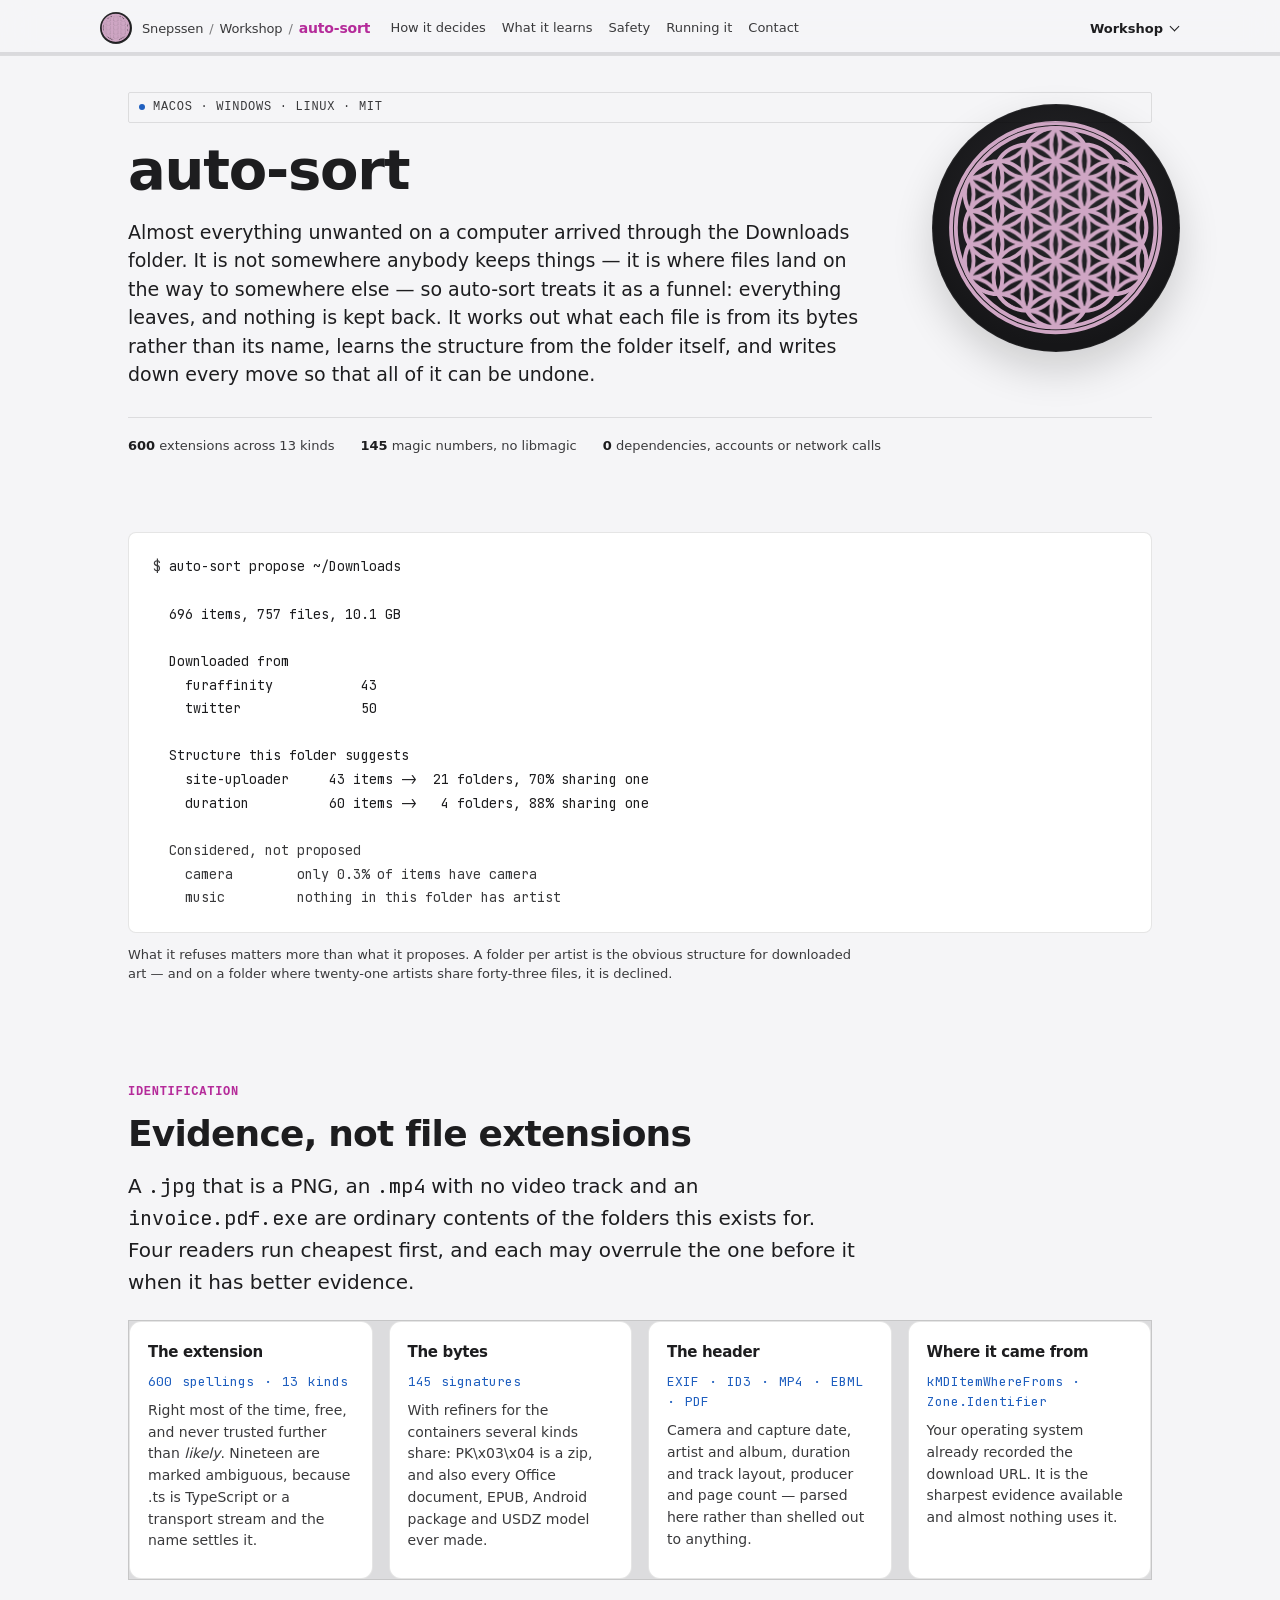
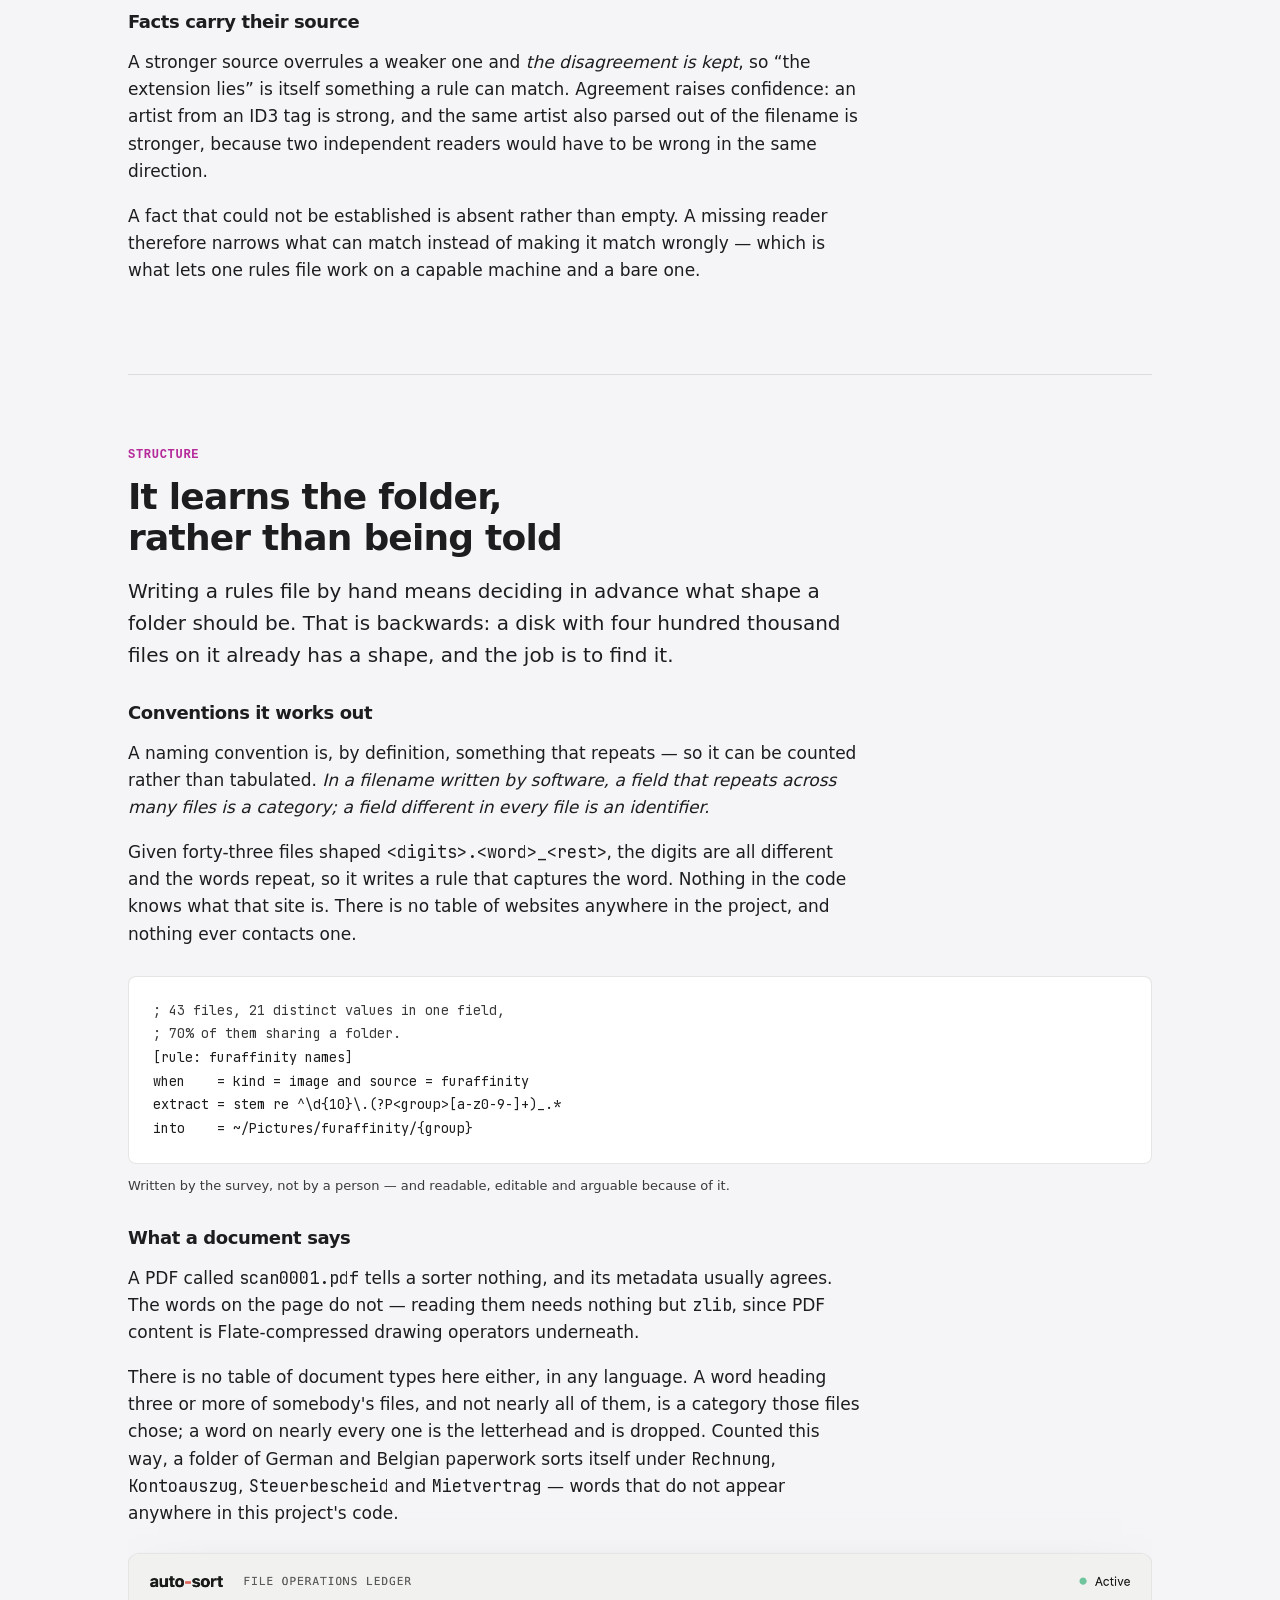
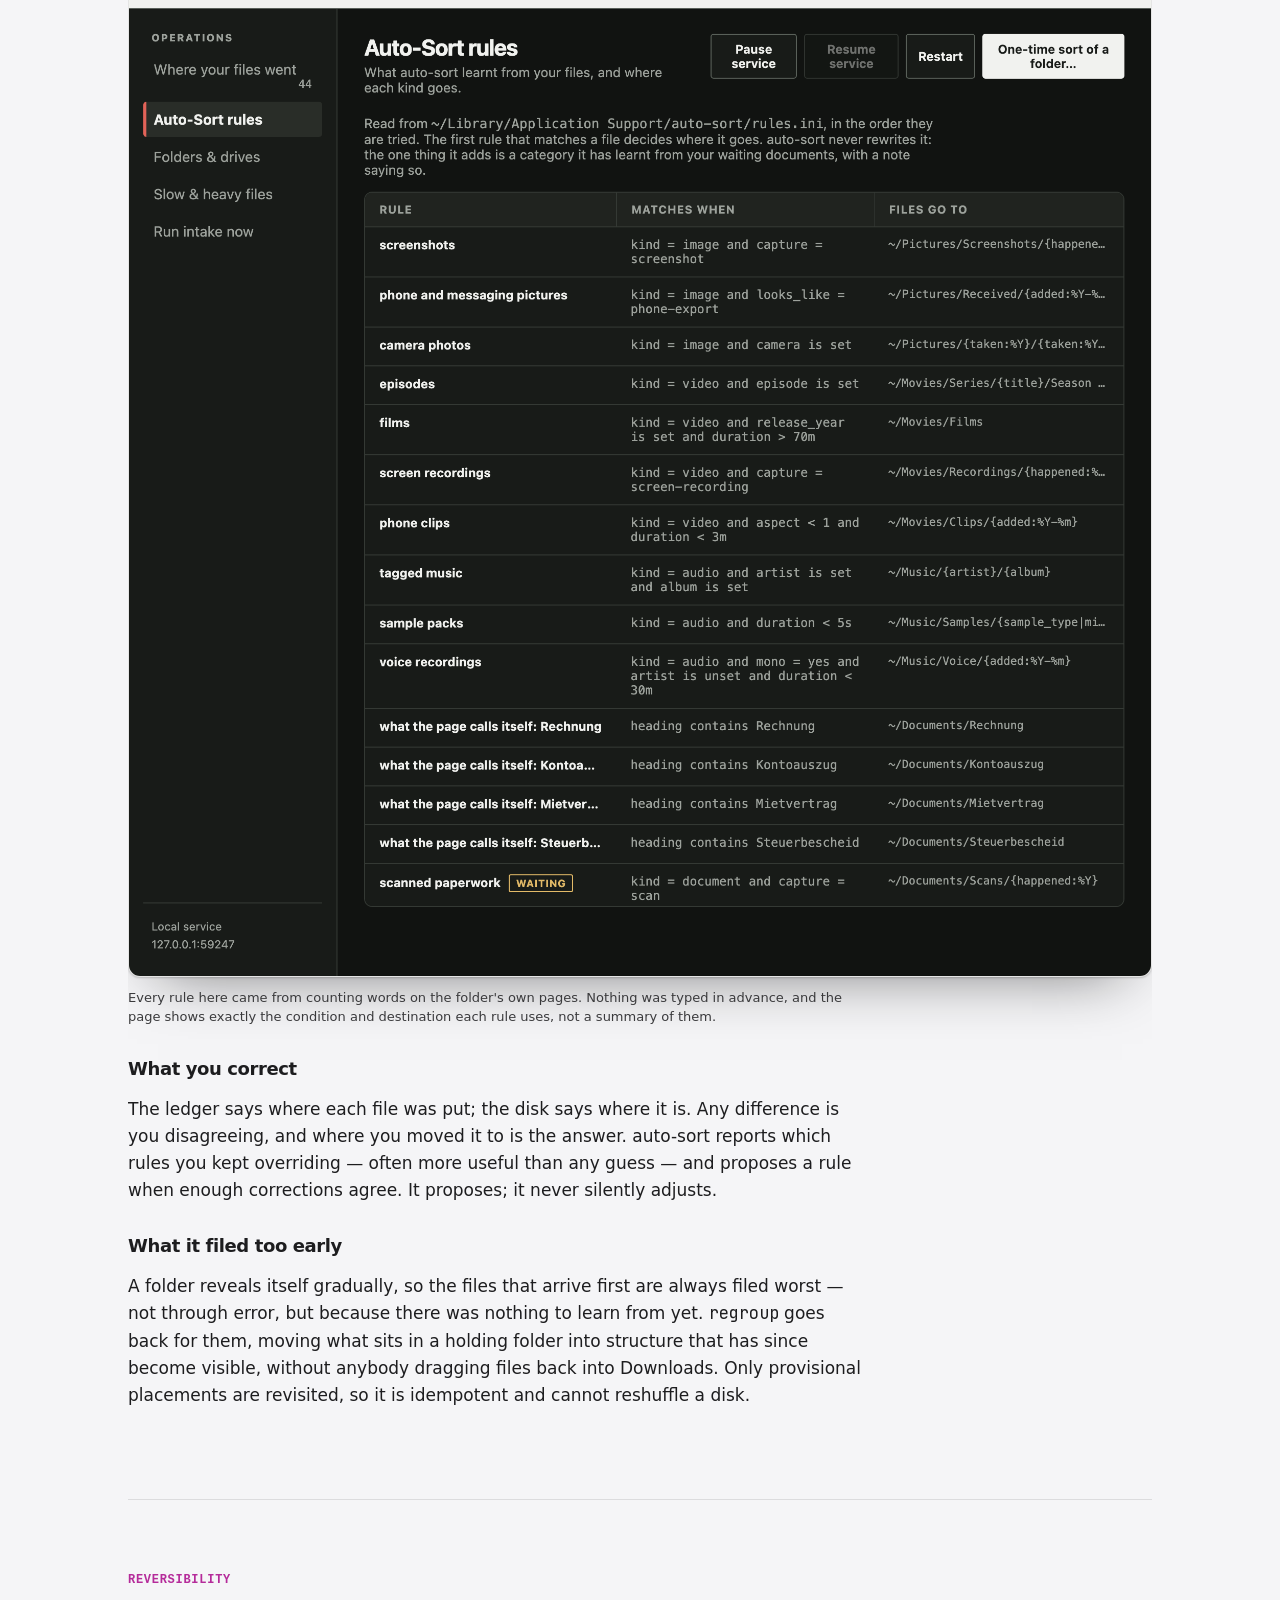
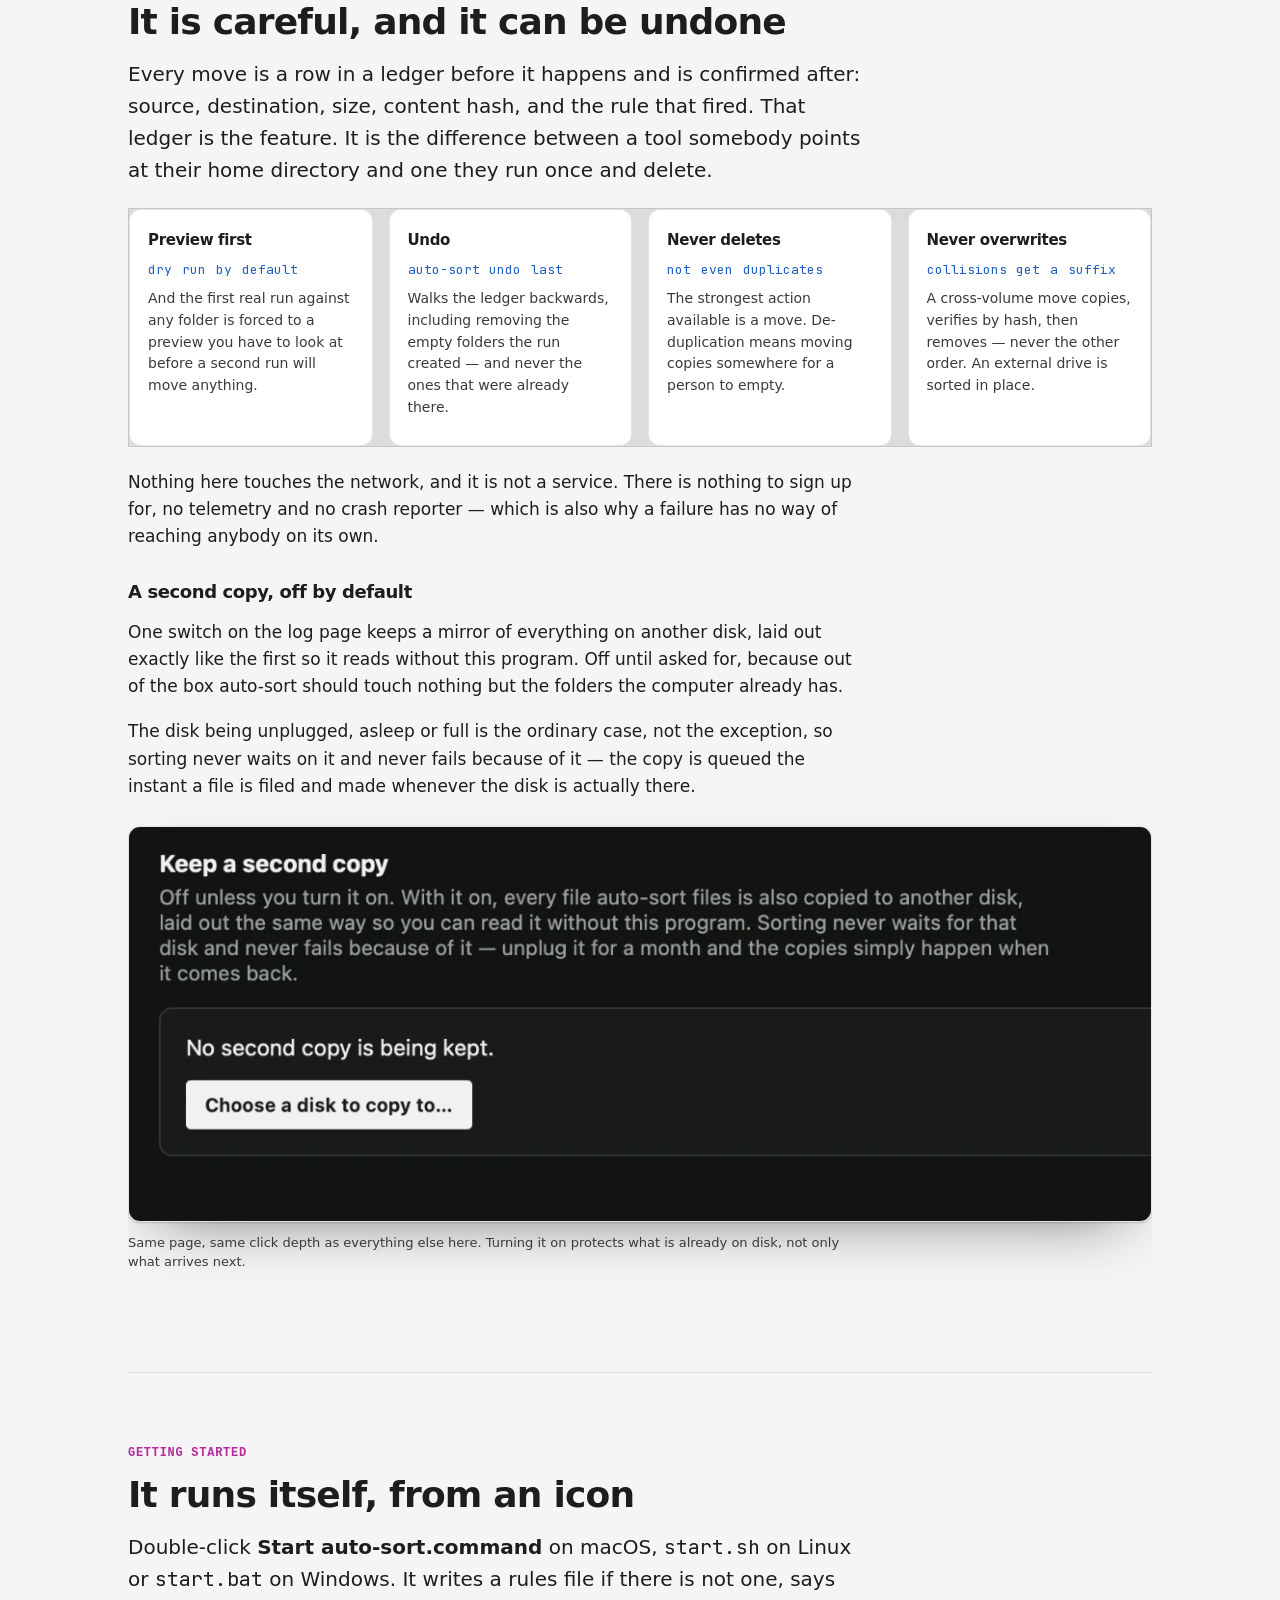
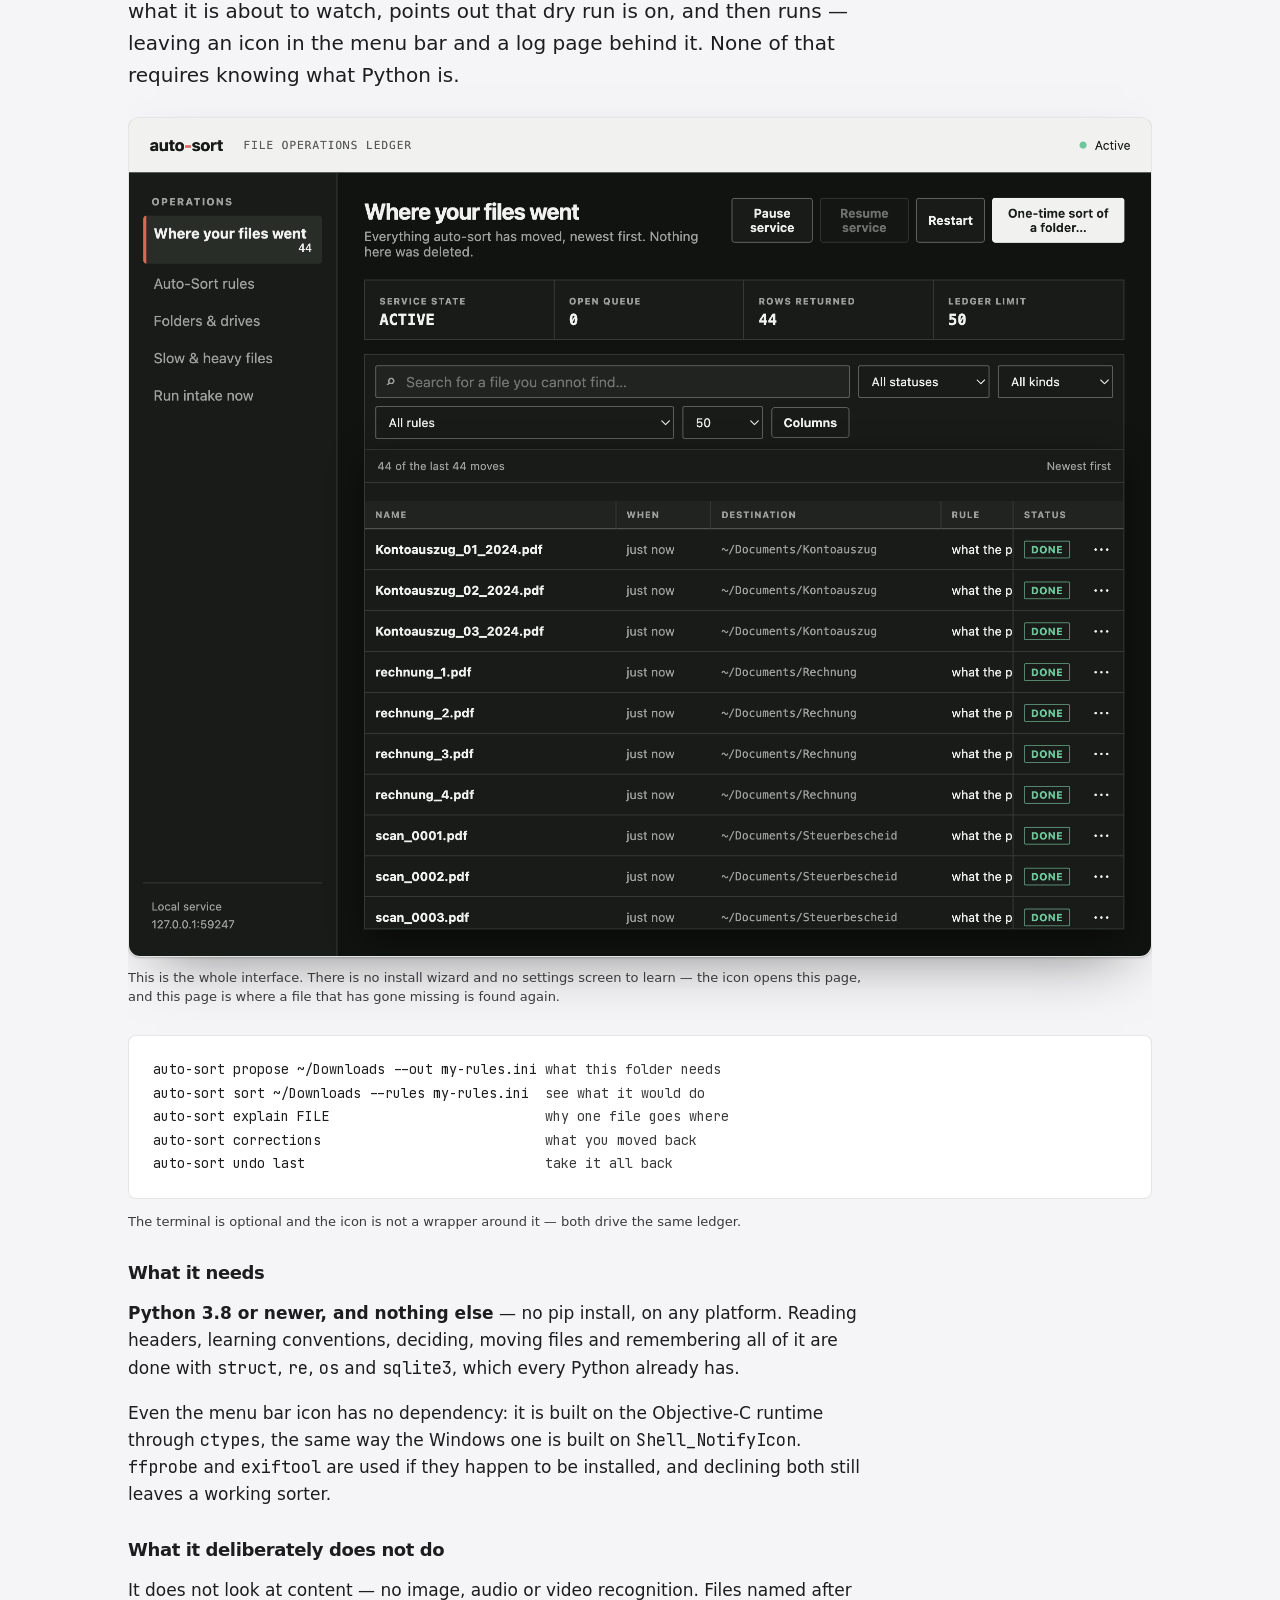
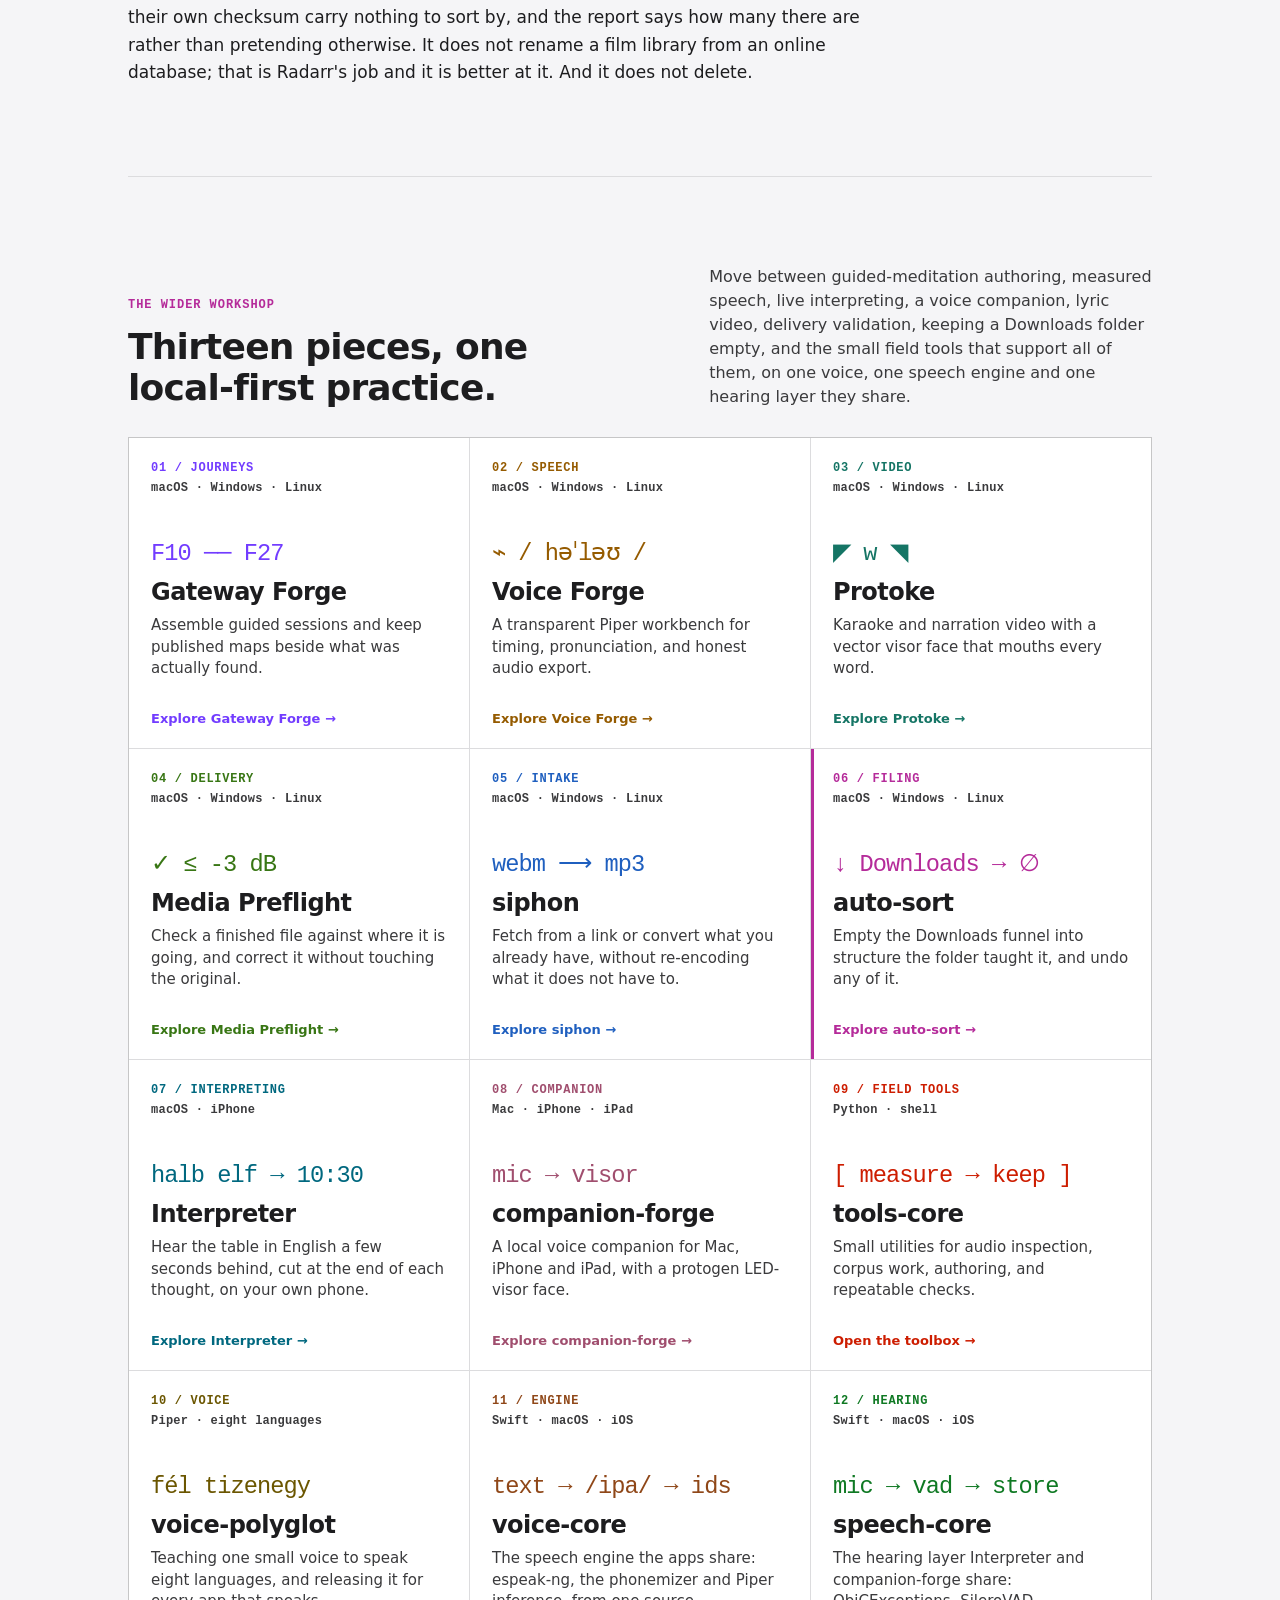
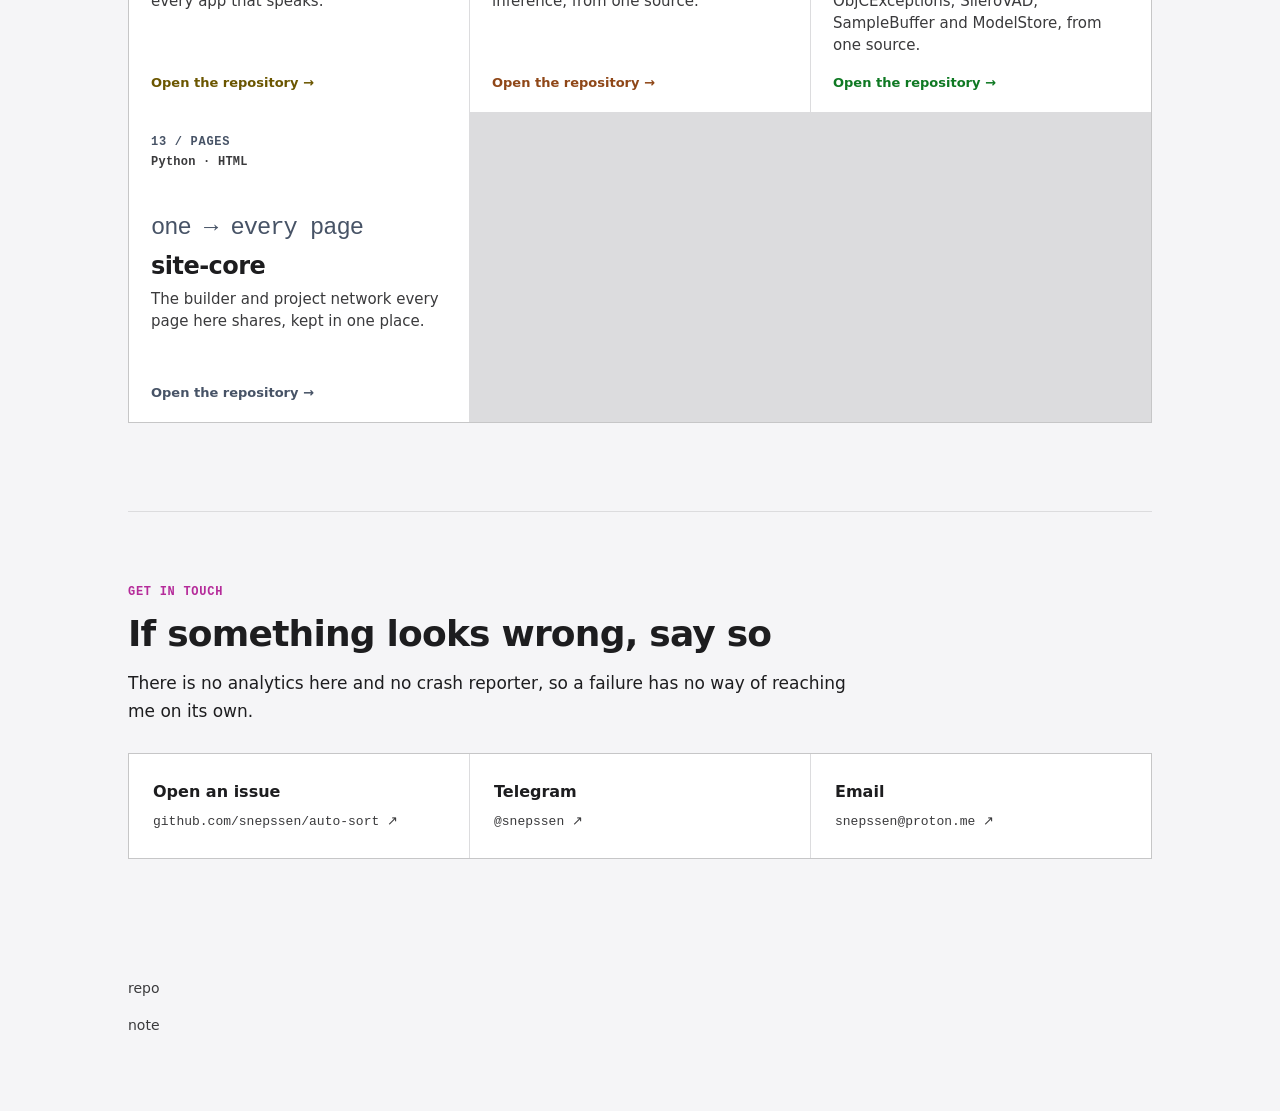
==== commit e99a5aad: "Workshop pages: synced from site-core" ====
--- a/docs/index.html
+++ b/docs/index.html
@@ -23,17 +23,12 @@
 <body data-project="auto-sort">
 
 <span class="ecosystem-page-top" id="page-top" aria-hidden="true"></span>
-<div class="ecosystem-progress" aria-hidden="true"><span></span></div>
-<nav class="ecosystem-rail" aria-label="Snepssen project network">
-  <div class="ecosystem-rail__inner">
-    <button class="ecosystem-rail__brand" type="button" aria-expanded="false"
-            aria-controls="ecosystem-projects" aria-label="Open workshop projects">
-      <span class="ecosystem-mark" aria-hidden="true">
+<span class="ecosystem-mark ecosystem-mark--piece" aria-hidden="true">
         <!-- Flower of Life geometry adapted from Pd4u's CC0 Wikimedia SVG:
              https://commons.wikimedia.org/wiki/File:Flower_of_Life_SVG.svg -->
         <svg class="ecosystem-mark__wire" viewBox="-250 -250 500 500" focusable="false">
           <defs>
-            <pattern id="ecosystem-flower-pattern" width="135.1" height="78" patternUnits="userSpaceOnUse">
+            <pattern id="piece-flower-pattern" width="135.1" height="78" patternUnits="userSpaceOnUse">
               <g class="ecosystem-mark__pattern-lines">
                 <circle r="78" />
                 <circle r="78" cx="135.1" />
@@ -42,7 +37,7 @@
                 <path d="m0,0a78,78,0,0,1,0,78 78,78,0,0,1,135.1,0 78,78,0,0,1,0-78 78,78,0,0,1-135.1,0" />
               </g>
             </pattern>
-            <pattern id="ecosystem-flower-mask-pattern" width="135.1" height="78" patternUnits="userSpaceOnUse">
+            <pattern id="piece-flower-mask-pattern" width="135.1" height="78" patternUnits="userSpaceOnUse">
               <g fill="none" stroke="#fff" stroke-width="8">
                 <circle r="78" />
                 <circle r="78" cx="135.1" />
@@ -51,55 +46,142 @@
                 <path d="m0,0a78,78,0,0,1,0,78 78,78,0,0,1,135.1,0 78,78,0,0,1,0-78 78,78,0,0,1-135.1,0" />
               </g>
             </pattern>
-            <mask id="ecosystem-flower-mask" x="-250" y="-250" width="500" height="500" maskUnits="userSpaceOnUse">
+            <mask id="piece-flower-mask" x="-250" y="-250" width="500" height="500" maskUnits="userSpaceOnUse">
               <circle r="245.3" fill="none" stroke="#fff" stroke-width="8" />
               <circle r="234" fill="none" stroke="#fff" stroke-width="8" />
-              <path fill="url(#ecosystem-flower-mask-pattern)" d="m0-234a78,78,0,0,1,67.55,39 78,78,0,0,1,67.55,39 78,78,0,0,1,67.55,117 78,78,0,0,1,0,78 78,78,0,0,1,-67.55,117 78,78,0,0,1,-67.55,39 78,78,0,0,1,-135.1,0 78,78,0,0,1,-67.55-39 78,78,0,0,1,-67.55-117 78,78,0,0,1,0-78 78,78,0,0,1,67.55-117 78,78,0,0,1,67.55-39 78,78,0,0,1,67.55-39z" />
+              <path fill="url(#piece-flower-mask-pattern)" d="m0-234a78,78,0,0,1,67.55,39 78,78,0,0,1,67.55,39 78,78,0,0,1,67.55,117 78,78,0,0,1,0,78 78,78,0,0,1,-67.55,117 78,78,0,0,1,-67.55,39 78,78,0,0,1,-135.1,0 78,78,0,0,1,-67.55-39 78,78,0,0,1,-67.55-117 78,78,0,0,1,0-78 78,78,0,0,1,67.55-117 78,78,0,0,1,67.55-39 78,78,0,0,1,67.55-39z" />
             </mask>
-            <clipPath id="ecosystem-flower-clip"><circle r="245.3" /></clipPath>
-            <radialGradient id="ecosystem-light-1">
-              <stop offset="0" stop-color="var(--eco-mark-c1)" />
-              <stop offset=".52" stop-color="var(--eco-mark-c1)" stop-opacity=".72" />
-              <stop offset="1" stop-color="var(--eco-mark-c1)" stop-opacity="0" />
-            </radialGradient>
-            <radialGradient id="ecosystem-light-2">
-              <stop offset="0" stop-color="var(--eco-mark-c2)" />
-              <stop offset=".46" stop-color="var(--eco-mark-c2)" stop-opacity=".66" />
-              <stop offset="1" stop-color="var(--eco-mark-c2)" stop-opacity="0" />
-            </radialGradient>
-            <radialGradient id="ecosystem-light-3">
-              <stop offset="0" stop-color="var(--eco-mark-c3)" />
-              <stop offset=".42" stop-color="var(--eco-mark-c3)" stop-opacity=".58" />
-              <stop offset="1" stop-color="var(--eco-mark-c3)" stop-opacity="0" />
-            </radialGradient>
-            <radialGradient id="ecosystem-light-4">
-              <stop offset="0" stop-color="var(--eco-mark-c4)" stop-opacity=".96" />
-              <stop offset=".34" stop-color="var(--eco-mark-c4)" stop-opacity=".42" />
-              <stop offset="1" stop-color="var(--eco-mark-c4)" stop-opacity="0" />
+            <clipPath id="piece-flower-clip"><circle r="245.3" /></clipPath>
+            <radialGradient id="piece-light-1">
+              <stop offset="0" stop-color="var(--eco-flower)" />
+              <stop offset=".52" stop-color="var(--eco-flower)" stop-opacity=".72" />
+              <stop offset="1" stop-color="var(--eco-flower)" stop-opacity="0" />
+            </radialGradient>
+            <radialGradient id="piece-light-2">
+              <stop offset="0" stop-color="var(--eco-flower)" />
+              <stop offset=".46" stop-color="var(--eco-flower)" stop-opacity=".66" />
+              <stop offset="1" stop-color="var(--eco-flower)" stop-opacity="0" />
+            </radialGradient>
+            <radialGradient id="piece-light-3">
+              <stop offset="0" stop-color="var(--eco-flower)" />
+              <stop offset=".42" stop-color="var(--eco-flower)" stop-opacity=".58" />
+              <stop offset="1" stop-color="var(--eco-flower)" stop-opacity="0" />
+            </radialGradient>
+            <radialGradient id="piece-light-4">
+              <stop offset="0" stop-color="var(--eco-flower)" stop-opacity=".96" />
+              <stop offset=".34" stop-color="var(--eco-flower)" stop-opacity=".42" />
+              <stop offset="1" stop-color="var(--eco-flower)" stop-opacity="0" />
             </radialGradient>
           </defs>
           <g class="ecosystem-mark__base">
             <circle r="245.3" />
             <circle r="234" />
-            <path class="ecosystem-mark__field" fill="url(#ecosystem-flower-pattern)" d="m0-234a78,78,0,0,1,67.55,39 78,78,0,0,1,67.55,39 78,78,0,0,1,67.55,117 78,78,0,0,1,0,78 78,78,0,0,1,-67.55,117 78,78,0,0,1,-67.55,39 78,78,0,0,1,-135.1,0 78,78,0,0,1,-67.55-39 78,78,0,0,1,-67.55-117 78,78,0,0,1,0-78 78,78,0,0,1,67.55-117 78,78,0,0,1,67.55-39 78,78,0,0,1,67.55-39z" />
+            <path class="ecosystem-mark__field" fill="url(#piece-flower-pattern)" d="m0-234a78,78,0,0,1,67.55,39 78,78,0,0,1,67.55,39 78,78,0,0,1,67.55,117 78,78,0,0,1,0,78 78,78,0,0,1,-67.55,117 78,78,0,0,1,-67.55,39 78,78,0,0,1,-135.1,0 78,78,0,0,1,-67.55-39 78,78,0,0,1,-67.55-117 78,78,0,0,1,0-78 78,78,0,0,1,67.55-117 78,78,0,0,1,67.55-39 78,78,0,0,1,67.55-39z" />
           </g>
-          <g class="ecosystem-mark__colour" mask="url(#ecosystem-flower-mask)" clip-path="url(#ecosystem-flower-clip)">
+          <g class="ecosystem-mark__colour" mask="url(#piece-flower-mask)" clip-path="url(#piece-flower-clip)">
             <g class="ecosystem-mark__light-field">
-              <circle r="260" fill="var(--eco-mark-c0)" />
-              <ellipse cx="-112" cy="-92" rx="238" ry="182" fill="url(#ecosystem-light-1)" transform="rotate(-18 -112 -92)" />
-              <ellipse cx="118" cy="-42" rx="198" ry="144" fill="url(#ecosystem-light-2)" transform="rotate(31 118 -42)" />
-              <ellipse cx="-38" cy="132" rx="218" ry="158" fill="url(#ecosystem-light-3)" transform="rotate(47 -38 132)" />
-              <ellipse cx="58" cy="38" rx="116" ry="88" fill="url(#ecosystem-light-4)" transform="rotate(-36 58 38)" />
+              <circle r="260" fill="var(--eco-flower)" />
+              <ellipse cx="-112" cy="-92" rx="238" ry="182" fill="url(#piece-light-1)" transform="rotate(-18 -112 -92)" />
+              <ellipse cx="118" cy="-42" rx="198" ry="144" fill="url(#piece-light-2)" transform="rotate(31 118 -42)" />
+              <ellipse cx="-38" cy="132" rx="218" ry="158" fill="url(#piece-light-3)" transform="rotate(47 -38 132)" />
+              <ellipse cx="58" cy="38" rx="116" ry="88" fill="url(#piece-light-4)" transform="rotate(-36 58 38)" />
             </g>
           </g>
         </svg>
       </span>
-      <span class="ecosystem-rail__identity" aria-hidden="true">
+<nav class="ecosystem-rail" aria-label="Snepssen project network">
+  <div class="ecosystem-progress" aria-hidden="true"><span></span></div>
+  <div class="ecosystem-rail__inner">
+    <a class="ecosystem-rail__home" href="#page-top">
+      <span class="ecosystem-mark" aria-hidden="true">
+        <!-- Flower of Life geometry adapted from Pd4u's CC0 Wikimedia SVG:
+             https://commons.wikimedia.org/wiki/File:Flower_of_Life_SVG.svg -->
+        <svg class="ecosystem-mark__wire" viewBox="-250 -250 500 500" focusable="false">
+          <defs>
+            <pattern id="rail-flower-pattern" width="135.1" height="78" patternUnits="userSpaceOnUse">
+              <g class="ecosystem-mark__pattern-lines">
+                <circle r="78" />
+                <circle r="78" cx="135.1" />
+                <circle r="78" cy="78" />
+                <circle r="78" cx="135.1" cy="78" />
+                <path d="m0,0a78,78,0,0,1,0,78 78,78,0,0,1,135.1,0 78,78,0,0,1,0-78 78,78,0,0,1-135.1,0" />
+              </g>
+            </pattern>
+            <pattern id="rail-flower-mask-pattern" width="135.1" height="78" patternUnits="userSpaceOnUse">
+              <g fill="none" stroke="#fff" stroke-width="8">
+                <circle r="78" />
+                <circle r="78" cx="135.1" />
+                <circle r="78" cy="78" />
+                <circle r="78" cx="135.1" cy="78" />
+                <path d="m0,0a78,78,0,0,1,0,78 78,78,0,0,1,135.1,0 78,78,0,0,1,0-78 78,78,0,0,1-135.1,0" />
+              </g>
+            </pattern>
+            <mask id="rail-flower-mask" x="-250" y="-250" width="500" height="500" maskUnits="userSpaceOnUse">
+              <circle r="245.3" fill="none" stroke="#fff" stroke-width="8" />
+              <circle r="234" fill="none" stroke="#fff" stroke-width="8" />
+              <path fill="url(#rail-flower-mask-pattern)" d="m0-234a78,78,0,0,1,67.55,39 78,78,0,0,1,67.55,39 78,78,0,0,1,67.55,117 78,78,0,0,1,0,78 78,78,0,0,1,-67.55,117 78,78,0,0,1,-67.55,39 78,78,0,0,1,-135.1,0 78,78,0,0,1,-67.55-39 78,78,0,0,1,-67.55-117 78,78,0,0,1,0-78 78,78,0,0,1,67.55-117 78,78,0,0,1,67.55-39 78,78,0,0,1,67.55-39z" />
+            </mask>
+            <clipPath id="rail-flower-clip"><circle r="245.3" /></clipPath>
+            <radialGradient id="rail-light-1">
+              <stop offset="0" stop-color="var(--eco-flower)" />
+              <stop offset=".52" stop-color="var(--eco-flower)" stop-opacity=".72" />
+              <stop offset="1" stop-color="var(--eco-flower)" stop-opacity="0" />
+            </radialGradient>
+            <radialGradient id="rail-light-2">
+              <stop offset="0" stop-color="var(--eco-flower)" />
+              <stop offset=".46" stop-color="var(--eco-flower)" stop-opacity=".66" />
+              <stop offset="1" stop-color="var(--eco-flower)" stop-opacity="0" />
+            </radialGradient>
+            <radialGradient id="rail-light-3">
+              <stop offset="0" stop-color="var(--eco-flower)" />
+              <stop offset=".42" stop-color="var(--eco-flower)" stop-opacity=".58" />
+              <stop offset="1" stop-color="var(--eco-flower)" stop-opacity="0" />
+            </radialGradient>
+            <radialGradient id="rail-light-4">
+              <stop offset="0" stop-color="var(--eco-flower)" stop-opacity=".96" />
+              <stop offset=".34" stop-color="var(--eco-flower)" stop-opacity=".42" />
+              <stop offset="1" stop-color="var(--eco-flower)" stop-opacity="0" />
+            </radialGradient>
+          </defs>
+          <g class="ecosystem-mark__base">
+            <circle r="245.3" />
+            <circle r="234" />
+            <path class="ecosystem-mark__field" fill="url(#rail-flower-pattern)" d="m0-234a78,78,0,0,1,67.55,39 78,78,0,0,1,67.55,39 78,78,0,0,1,67.55,117 78,78,0,0,1,0,78 78,78,0,0,1,-67.55,117 78,78,0,0,1,-67.55,39 78,78,0,0,1,-135.1,0 78,78,0,0,1,-67.55-39 78,78,0,0,1,-67.55-117 78,78,0,0,1,0-78 78,78,0,0,1,67.55-117 78,78,0,0,1,67.55-39 78,78,0,0,1,67.55-39z" />
+          </g>
+          <g class="ecosystem-mark__colour" mask="url(#rail-flower-mask)" clip-path="url(#rail-flower-clip)">
+            <g class="ecosystem-mark__light-field">
+              <circle r="260" fill="var(--eco-flower)" />
+              <ellipse cx="-112" cy="-92" rx="238" ry="182" fill="url(#rail-light-1)" transform="rotate(-18 -112 -92)" />
+              <ellipse cx="118" cy="-42" rx="198" ry="144" fill="url(#rail-light-2)" transform="rotate(31 118 -42)" />
+              <ellipse cx="-38" cy="132" rx="218" ry="158" fill="url(#rail-light-3)" transform="rotate(47 -38 132)" />
+              <ellipse cx="58" cy="38" rx="116" ry="88" fill="url(#rail-light-4)" transform="rotate(-36 58 38)" />
+            </g>
+          </g>
+        </svg>
+      </span>
+      <span class="ecosystem-rail__identity">
         <span class="ecosystem-rail__identity-path">
           <span>Snepssen</span><i>/</i><span>Workshop</span><i>/</i>
         </span>
         <strong>auto-sort</strong>
       </span>
+    </a>
+    <div class="ecosystem-rail__jumps" role="navigation" aria-label="On this page">
+      <a href="#evidence">How it decides</a>
+      <a href="#learns">What it learns</a>
+      <a href="#safe">Safety</a>
+      <a href="#running">Running it</a>
+      <a href="#contact">Contact</a>
+    </div>
+    <div class="ecosystem-rail__more" hidden>
+      <button class="ecosystem-rail__more-btn" type="button" aria-expanded="false"
+              aria-controls="ecosystem-page-sections">More</button>
+      <div class="ecosystem-rail__more-panel" id="ecosystem-page-sections" role="navigation"
+           aria-label="On this page" hidden></div>
+    </div>
+    <button class="ecosystem-rail__brand" type="button" aria-expanded="false"
+            aria-controls="ecosystem-projects" aria-label="Open workshop projects">
+      <span class="ecosystem-rail__brand-label">Workshop</span>
       <span class="ecosystem-rail__chevron" aria-hidden="true"></span>
     </button>
     <div class="ecosystem-rail__links" id="ecosystem-projects" aria-hidden="true" inert>
@@ -114,13 +196,14 @@
       <a data-project="tools-core" style="--project-accent: var(--eco-tools)" href="https://snepssen.github.io/tools-core/">tools-core</a>
       <a data-project="voice-polyglot" style="--project-accent: var(--eco-polyglot)" href="https://github.com/snepssen/voice-polyglot">voice-polyglot</a>
       <a data-project="voice-core" style="--project-accent: var(--eco-voicecore)" href="https://github.com/snepssen/voice-core">voice-core</a>
+      <a data-project="speech-core" style="--project-accent: var(--eco-speechcore)" href="https://github.com/snepssen/speech-core">speech-core</a>
       <a data-project="site-core" style="--project-accent: var(--eco-sitecore)" href="https://github.com/snepssen/site-core">site-core</a>
     </div>
   </div>
 </nav>
 
 <div class="wrap">
-<header id="top">
+<header id="top" class="mast">
   <span class="badge"><span class="dot"></span>macOS · Windows · Linux · MIT</span>
   <h1>auto-sort</h1>
   <p class="subhead">Almost everything unwanted on a computer arrived through the Downloads folder. It is not somewhere anybody keeps things — it is where files land on the way to somewhere else — so auto-sort treats it as a funnel: everything leaves, and nothing is kept back. It works out what each file is from its bytes rather than its name, learns the structure from the folder itself, and writes down every move so that all of it can be undone.</p>
@@ -131,20 +214,6 @@
   </div>
 </header>
 </div>
-
-<nav class="jump" aria-label="Jump to a section">
-  <div class="wrap">
-    <a class="mark" href="#page-top">~/snepssen</a>
-    <ul>
-      <li><a href="#evidence">How it decides</a></li>
-      <li><a href="#learns">What it learns</a></li>
-      <li><a href="#safe">Safety</a></li>
-      <li><a href="#running">Running it</a></li>
-      <li><a href="#contact">Contact</a></li>
-    </ul>
-  </div>
-</nav>
-
 <div class="wrap">
   <div class="figure">
 <pre class="report mono"><span class="muted">$</span> auto-sort propose ~/Downloads
@@ -264,13 +333,13 @@
   <p>It does not look at content — no image, audio or video recognition. Files named after their own checksum carry nothing to sort by, and the report says how many there are rather than pretending otherwise. It does not rename a film library from an online database; that is Radarr's job and it is better at it. And it does not delete.</p>
 </section>
 
-<section class="ecosystem-more" aria-labelledby="ecosystem-heading" data-eco-reveal>
+<section class="ecosystem-more" aria-labelledby="ecosystem-heading">
   <div class="ecosystem-more__head">
     <div>
       <p class="ecosystem-kicker">The wider workshop</p>
-      <h2 id="ecosystem-heading">Twelve pieces, one local-first practice.</h2>
+      <h2 id="ecosystem-heading">Thirteen pieces, one local-first practice.</h2>
     </div>
-    <p class="ecosystem-more__intro">Move between guided-meditation authoring, measured speech, live interpreting, a voice companion, lyric video, delivery validation, keeping a Downloads folder empty, and the small field tools that support all of them, on one voice and one speech engine they share.</p>
+    <p class="ecosystem-more__intro">Move between guided-meditation authoring, measured speech, live interpreting, a voice companion, lyric video, delivery validation, keeping a Downloads folder empty, and the small field tools that support all of them, on one voice, one speech engine and one hearing layer they share.</p>
   </div>
   <div class="ecosystem-grid">
     <a class="ecosystem-card" data-project="gateway-forge" style="--card-accent: var(--eco-gateway)" href="https://snepssen.github.io/gateway-forge/">
@@ -350,8 +419,15 @@
       <p>The speech engine the apps share: espeak-ng, the phonemizer and Piper inference, from one source.</p>
       <span class="ecosystem-card__go">Open the repository →</span>
     </a>
+    <a class="ecosystem-card" data-project="speech-core" style="--card-accent: var(--eco-speechcore)" href="https://github.com/snepssen/speech-core">
+      <div class="ecosystem-card__index"><span>12 / HEARING</span><span>Swift · macOS · iOS</span></div>
+      <div class="ecosystem-card__glyph" aria-hidden="true">mic → vad → store</div>
+      <h3>speech-core</h3>
+      <p>The hearing layer Interpreter and companion-forge share: ObjCExceptions, SileroVAD, SampleBuffer and ModelStore, from one source.</p>
+      <span class="ecosystem-card__go">Open the repository →</span>
+    </a>
     <a class="ecosystem-card" data-project="site-core" style="--card-accent: var(--eco-sitecore)" href="https://github.com/snepssen/site-core">
-      <div class="ecosystem-card__index"><span>12 / PAGES</span><span>Python · HTML</span></div>
+      <div class="ecosystem-card__index"><span>13 / PAGES</span><span>Python · HTML</span></div>
       <div class="ecosystem-card__glyph" aria-hidden="true">one → every page</div>
       <h3>site-core</h3>
       <p>The builder and project network every page here shares, kept in one place.</p>
--- a/docs/ecosystem.css
+++ b/docs/ecosystem.css
@@ -1,6 +1,20 @@
-/* Shared across the snepssen project pages. Each site keeps its own type and
-   palette; this is the common navigation and discovery layer between them. */
+/* The workshop look. Every project page loads this after its own style.css,
+   so the shared palette, the one sticky bar, the measure and the cards win
+   when they disagree. Accents stay per project. Type is the system face:
+   nothing here asks a font CDN for the visit. */
+
+/* A length, not a ch, so it is resolved once against the body face and
+   inherited as pixels. Otherwise a heading's own 68ch is wider than the
+   frame, the paragraph's is not, and margin:auto centres them on
+   different left edges. */
+@property --prose {
+  syntax: "<length>";
+  inherits: true;
+  initial-value: 0px;
+}
+
 :root {
+  color-scheme: dark;
   --eco-gateway: #b69aff;
   --eco-voice: #ffbc52;
   --eco-protoke: #71e5d2;
@@ -13,44 +27,45 @@
   --eco-voicecore: #e8a878;
   --eco-sitecore: #b9c3d0;
   --eco-companion: #ff8ab8;
+  --eco-speechcore: #6ed9a0;
   --eco-current: var(--eco-protoke);
-  --eco-copy: var(--ink, #f3f0e3);
-  --eco-rail-h: 124px;
-  --eco-mark-size: 104px;
-  --eco-drawer-motion: 220ms;
-}
-:root.ecosystem-compact {
-  --eco-rail-h: 52px;
-  --eco-mark-size: 36px;
-}
-
-body[data-project="gateway-forge"] { --eco-current: var(--eco-gateway); }
-body[data-project="voice-forge"] { --eco-current: var(--eco-voice); }
-body[data-project="protoke"] { --eco-current: var(--eco-protoke); }
-body[data-project="tools-core"] {
-  --eco-current: var(--eco-tools);
-  --eco-copy: var(--chalk, #f3f0e3);
-}
-body[data-project="media-preflight"] { --eco-current: var(--eco-preflight); }
-body[data-project="siphon"] { --eco-current: var(--eco-siphon); }
-body[data-project="auto-sort"]{
-  --eco-current: var(--eco-autosort);
-}
-body[data-project="interpreter-forge"] { --eco-current: var(--eco-interpreter); }
-body[data-project="companion-forge"] { --eco-current: var(--eco-companion); }
-
-/* The five accents above are built for a dark ground and fail badly on a
-   light one — measured against the lightest surface these pages use, the
-   green came to 1.26:1 and the teal to 1.27:1 where body text needs 4.5:1.
-   They were not dim, they were close to invisible.
-   
-   These are the same hues taken down until each clears 4.5:1 on every light
-   surface in the workshop (#EDEBDC, #EFEDE1, #EAEEE7), which is what the
-   individual sites already do for their own palettes — protoke turns its
-   #FFD400 signal into #7A5C00 the same way. Dark mode is untouched: there the
-   originals run from 6.5:1 to 11.4:1 and are exactly right. */
+  --ground: #121212;
+  --surface: #1c1c1e;
+  --raise: #2c2c2e;
+  --ink: #f5f5f7;
+  --chalk: #f5f5f7;
+  --muted: #c7c7cc;
+  --line: rgba(255, 255, 255, 0.12);
+  --body: #d2d2d6;
+  --body-2: #d2d2d6;
+  --faint: #c7c7cc;
+  --whisper: #c7c7cc;
+  --code: #f5f5f7;
+  --paper: #1c1c1e;
+  --paper-2: #2c2c2e;
+  --plate: #1c1c1e;
+  --well: #161616;
+  --sunken: #161616;
+  --nav-bg: rgba(18, 18, 18, 0.88);
+  --on-accent: #121212;
+  --grid-line: transparent;
+  --eco-copy: var(--ink);
+  --measure: 68ch;
+  --eco-bar: 56px;
+  --eco-frame: 1080px;
+  --eco-sans: -apple-system, BlinkMacSystemFont, "Segoe UI", system-ui, sans-serif;
+  --eco-mono: ui-monospace, SFMono-Regular, Menlo, Consolas, monospace;
+  --eco-flower: #f5f5f7;
+  --serif: var(--eco-sans);
+  --sans: var(--eco-sans);
+}
+
+/* Same hues as the dark accents, taken down until each clears 4.5:1 on the
+   light ground. Decorative flower colours stay the vivid set; these are for
+   text, eyebrows and card glyphs. */
 @media (prefers-color-scheme: light) {
   :root:not([data-theme="dark"]) {
+    color-scheme: light;
     --eco-gateway: #723cff;
     --eco-voice: #955b00;
     --eco-protoke: #157565;
@@ -63,9 +78,31 @@
     --eco-voicecore: #8f4718;
     --eco-sitecore: #475366;
     --eco-companion: #a04e6e;
+    --eco-speechcore: #0f7923;
+    --ground: #f5f5f7;
+    --surface: #ffffff;
+    --raise: #e8e8ed;
+    --ink: #1d1d1f;
+    --chalk: #1d1d1f;
+    --muted: #3a3a3c;
+    --line: rgba(0, 0, 0, 0.1);
+    --body: #3a3a3c;
+    --body-2: #3a3a3c;
+    --faint: #3a3a3c;
+    --whisper: #3a3a3c;
+    --code: #1d1d1f;
+    --paper: #ffffff;
+    --paper-2: #e8e8ed;
+    --plate: #f5f5f7;
+    --well: #f0f0f2;
+    --sunken: #e8e8ed;
+    --nav-bg: rgba(245, 245, 247, 0.9);
+    --on-accent: #f5f5f7;
+    --grid-line: transparent;
   }
 }
 :root[data-theme="light"] {
+  color-scheme: light;
   --eco-gateway: #723cff;
   --eco-voice: #955b00;
   --eco-protoke: #157565;
@@ -78,223 +115,356 @@
   --eco-voicecore: #8f4718;
   --eco-sitecore: #475366;
   --eco-companion: #a04e6e;
-}
-
-/* Wide diagrams and code samples own their scrolling inside their existing
-   wrappers; never let one of them make the whole page wobble sideways. */
-body { overflow-x: clip; }
-
-.ecosystem-page-top {
+  --eco-speechcore: #0f7923;
+  --ground: #f5f5f7;
+  --surface: #ffffff;
+  --raise: #e8e8ed;
+  --ink: #1d1d1f;
+  --chalk: #1d1d1f;
+  --muted: #3a3a3c;
+  --line: rgba(0, 0, 0, 0.1);
+  --body: #3a3a3c;
+  --body-2: #3a3a3c;
+  --faint: #3a3a3c;
+  --whisper: #3a3a3c;
+  --code: #1d1d1f;
+  --paper: #ffffff;
+  --paper-2: #e8e8ed;
+  --plate: #f5f5f7;
+  --well: #f0f0f2;
+  --sunken: #e8e8ed;
+  --nav-bg: rgba(245, 245, 247, 0.9);
+  --on-accent: #f5f5f7;
+  --grid-line: transparent;
+}
+
+body[data-project="gateway-forge"] { --eco-current: var(--eco-gateway); }
+body[data-project="voice-forge"] { --eco-current: var(--eco-voice); }
+body[data-project="protoke"] { --eco-current: var(--eco-protoke); }
+body[data-project="tools-core"] { --eco-current: var(--eco-tools); }
+body[data-project="media-preflight"] { --eco-current: var(--eco-preflight); }
+body[data-project="siphon"] { --eco-current: var(--eco-siphon); }
+body[data-project="auto-sort"] { --eco-current: var(--eco-autosort); }
+body[data-project="interpreter-forge"] { --eco-current: var(--eco-interpreter); }
+body[data-project="companion-forge"] { --eco-current: var(--eco-companion); }
+body[data-project="voice-polyglot"] { --eco-current: var(--eco-polyglot); }
+body[data-project="voice-core"] { --eco-current: var(--eco-voicecore); }
+body[data-project="speech-core"] { --eco-current: var(--eco-speechcore); }
+body[data-project="site-core"] { --eco-current: var(--eco-sitecore); }
+
+body {
+  overflow-x: clip;
+  background: var(--ground);
+  color: var(--ink);
+  font-family: var(--eco-sans);
+  font-size: 17px;
+  --prose: 68ch;
+  line-height: 1.6;
+  -webkit-font-smoothing: antialiased;
+}
+h1, h2, h3 { font-family: var(--eco-sans); letter-spacing: -0.022em; }
+h1 { font-size: clamp(40px, 5vw, 56px); font-weight: 600; line-height: 1.05; margin: 18px 0 0; }
+h2 { font-size: clamp(28px, 3vw, 36px); font-weight: 600; line-height: 1.15; margin: 0 0 16px; }
+h3 { margin: 28px 0 12px; }
+.wrap {
+  width: min(var(--eco-frame), calc(100% - 48px));
+  max-width: var(--eco-frame);
+  margin-inline: auto;
+}
+/* One left edge for eyebrows, headings, prose and captions. The column is
+   the body's 68ch, so a 36px heading does not centre a different box.
+   Figures, tables and the card grid stay on the frame. */
+.wrap > section > :is(p, h2, h3, ul, ol),
+.wrap > section > .eyebrow {
+  max-width: var(--prose, 68ch);
+  margin-left: 0;
+  margin-right: 0;
+}
+.wrap > section > h2 { margin-bottom: 16px; }
+.wrap > section > h3 { margin-top: 28px; margin-bottom: 12px; }
+.subhead {
+  margin: 18px 0 0;
+  max-width: 62ch;
+  font-size: 19px;
+  line-height: 1.5;
+  color: var(--ink);
+}
+.headmeta { margin-top: 28px; }
+.headmeta span { font-size: 13px; color: var(--muted); }
+section { padding: 72px 0; }
+/* A wide table scrolls inside the section. It must not push the page sideways. */
+.wrap > section { overflow-x: auto; }
+section[id], header[id], h2[id], .ecosystem-more {
+  scroll-margin-top: calc(var(--eco-bar) + 18px);
+}
+
+/* Small labels were 7–11px and grey. 12px is the floor, and --muted clears
+   4.5:1 on both grounds. */
+.eyebrow, .badge, .card .num, th, .tag, .phone-line .lang,
+.ecosystem-kicker, .ecosystem-card__index {
+  font-size: 12px;
+  line-height: 1.4;
+  letter-spacing: 0.06em;
+}
+.eyebrow {
+  color: var(--eco-current);
+  font-family: var(--eco-mono);
+  font-weight: 600;
+  text-transform: uppercase;
+  margin: 0 0 12px;
+}
+.badge {
+  color: var(--muted);
+  font-family: var(--eco-mono);
+  font-size: 12px;
+  letter-spacing: 0.06em;
+  padding: 6px 10px;
+}
+.caption, .shot figcaption, .figure figcaption, .window figcaption, figcaption {
   display: block;
-  width: 0;
-  height: 0;
-}
-
+  margin: 12px 0 28px;
+  max-width: var(--prose, 68ch);
+  font-size: 13px;
+  line-height: 1.45;
+  color: var(--muted);
+}
+.card h3, .ecosystem-card h3, .tool-card h3, .principle h3, .lab h3, .project h3 {
+  margin-top: 0;
+}
+
+/* ---------------------------------------------------------------- the bar */
+.ecosystem-page-top { display: block; width: 0; height: 0; }
 .ecosystem-progress {
-  position: fixed;
-  z-index: 1002;
-  top: 0;
+  position: absolute;
+  z-index: 2;
+  right: 0;
+  bottom: 0;
   left: 0;
-  width: 100%;
-  height: 2px;
+  height: 3px;
   pointer-events: none;
+  background: color-mix(in srgb, var(--ink) 12%, transparent);
 }
 .ecosystem-progress span {
   display: block;
   width: 100%;
   height: 100%;
   background: var(--eco-current);
-  box-shadow: 0 0 15px color-mix(in srgb, var(--eco-current) 70%, transparent);
   transform: scaleX(0);
   transform-origin: left;
 }
-
 .ecosystem-rail {
   position: sticky;
   z-index: 1000;
   top: 0;
-  min-height: var(--eco-rail-h);
-  border-bottom: 1px solid color-mix(in srgb, currentColor 17%, transparent);
-  background: color-mix(in srgb, var(--ground, #151611) 88%, transparent);
-  color: var(--eco-copy);
-  font: 600 12px/1 system-ui, sans-serif;
-  backdrop-filter: blur(18px) saturate(1.25);
-  -webkit-backdrop-filter: blur(18px) saturate(1.25);
-  isolation: isolate;
-  transition: min-height var(--eco-drawer-motion) cubic-bezier(.2,.8,.2,1);
+  height: auto;
+  min-height: var(--eco-bar);
+  border-bottom: 1px solid var(--line);
+  background: color-mix(in srgb, var(--ground) 88%, transparent);
+  color: var(--ink);
+  font-family: var(--eco-sans);
+  backdrop-filter: blur(18px) saturate(1.2);
+  -webkit-backdrop-filter: blur(18px) saturate(1.2);
 }
 .ecosystem-rail__inner {
   position: relative;
-  width: min(1180px, calc(100% - 40px));
-  min-height: var(--eco-rail-h);
+  width: min(var(--eco-frame), calc(100% - 48px));
+  height: auto;
+  min-height: var(--eco-bar);
   margin-inline: auto;
   display: flex;
   align-items: center;
-  gap: 22px;
-  transition: min-height var(--eco-drawer-motion) cubic-bezier(.2,.8,.2,1);
-}
+  flex-wrap: wrap;
+  gap: 4px 8px;
+}
+.ecosystem-rail.is-managed {
+  height: var(--eco-bar);
+}
+.ecosystem-rail.is-managed .ecosystem-rail__inner {
+  flex-wrap: nowrap;
+  height: 100%;
+  padding-block: 0;
+}
+.ecosystem-rail__home {
+  display: inline-flex;
+  align-items: center;
+  gap: 10px;
+  min-width: 0;
+  flex: 0 0 auto;
+  color: inherit;
+  text-decoration: none;
+}
+.ecosystem-rail__home:focus-visible,
+.ecosystem-rail__brand:focus-visible,
+.ecosystem-rail__jumps a:focus-visible,
+.ecosystem-rail__more-btn:focus-visible,
+.ecosystem-rail__more-panel a:focus-visible,
+.ecosystem-rail__links a:focus-visible {
+  outline: 2px solid var(--eco-current);
+  outline-offset: 3px;
+  border-radius: 4px;
+}
+.ecosystem-rail__identity {
+  display: flex;
+  align-items: baseline;
+  gap: 6px;
+  min-width: 0;
+  font-size: 14px;
+  font-weight: 600;
+  letter-spacing: -0.011em;
+  text-transform: none;
+}
+.ecosystem-rail__identity-path {
+  display: inline-flex;
+  align-items: baseline;
+  gap: 6px;
+  color: var(--muted);
+  font-size: 13px;
+  font-weight: 500;
+  white-space: nowrap;
+}
+.ecosystem-rail__identity i { font-style: normal; color: color-mix(in srgb, var(--muted) 65%, transparent); }
+.ecosystem-rail__identity strong {
+  color: var(--eco-current);
+  font-weight: 650;
+  white-space: nowrap;
+  overflow: hidden;
+  text-overflow: ellipsis;
+  max-width: 46vw;
+}
+.ecosystem-rail__jumps {
+  display: flex;
+  align-items: center;
+  flex-wrap: wrap;
+  gap: 6px 16px;
+  min-width: 0;
+  flex: 1 1 auto;
+  margin-left: 12px;
+  overflow: visible;
+}
+.ecosystem-rail.is-managed .ecosystem-rail__jumps {
+  flex-wrap: nowrap;
+  overflow: hidden;
+}
+.ecosystem-rail__jumps a {
+  flex: 0 0 auto;
+  color: var(--muted);
+  text-decoration: none;
+  font-size: 13px;
+  font-weight: 500;
+  letter-spacing: 0;
+  text-transform: none;
+  white-space: nowrap;
+}
+.ecosystem-rail__more:not([hidden]) {
+  position: relative;
+  flex: 0 0 auto;
+}
+.ecosystem-rail__more-btn {
+  appearance: none;
+  border: 0;
+  margin: 0;
+  padding: 8px 4px;
+  background: transparent;
+  color: var(--muted);
+  font: 500 13px/1 var(--eco-sans);
+  letter-spacing: 0;
+  cursor: pointer;
+  white-space: nowrap;
+}
+.ecosystem-rail__more-btn:hover,
+.ecosystem-rail.is-sections .ecosystem-rail__more-btn { color: var(--ink); }
+.ecosystem-rail__more-panel[hidden] { display: none; }
+.ecosystem-rail__more-panel:not([hidden]) {
+  position: absolute;
+  z-index: 3;
+  top: calc(100% + 10px);
+  right: 0;
+  display: flex;
+  flex-direction: column;
+  width: max-content;
+  min-width: 200px;
+  max-width: min(280px, calc(100vw - 32px));
+  max-height: min(70vh, 420px);
+  overflow: auto;
+  padding: 8px;
+  border: 1px solid var(--line);
+  border-radius: 12px;
+  background: var(--surface);
+  box-shadow: 0 16px 40px rgba(0, 0, 0, 0.18);
+}
+.ecosystem-rail__more-panel a {
+  display: block;
+  padding: 8px 12px;
+  border-radius: 8px;
+  color: var(--ink);
+  font-size: 14px;
+  font-weight: 500;
+  line-height: 1.3;
+  text-decoration: none;
+  white-space: nowrap;
+}
+.ecosystem-rail__more-panel a:hover { background: color-mix(in srgb, var(--eco-current) 14%, transparent); }
+.ecosystem-rail__jumps a:hover { color: var(--ink); }
+.ecosystem-rail__home + .ecosystem-rail__brand { margin-left: auto; }
 .ecosystem-rail__brand {
   appearance: none;
   border: 0;
-  padding: 10px 0;
+  margin: 0;
+  padding: 8px 2px 8px 12px;
   background: transparent;
+  color: inherit;
+  font: 600 13px/1 var(--eco-sans);
+  letter-spacing: 0;
+  text-transform: none;
   display: inline-flex;
+  align-items: center;
+  gap: 8px;
   flex: 0 0 auto;
-  align-items: center;
-  gap: 18px;
-  color: inherit !important;
-  font: inherit;
-  text-align: left;
-  letter-spacing: .08em;
-  text-transform: uppercase;
   cursor: pointer;
 }
-.ecosystem-rail__brand:focus-visible {
-  outline: 2px solid var(--eco-current);
-  outline-offset: 5px;
-  border-radius: 4px;
-}
-:root.ecosystem-compact .ecosystem-rail__brand {
-  gap: 12px;
-  padding-block: 8px;
-}
-.ecosystem-rail__identity {
-  --eco-identity-gap: 7px;
-  display: flex;
-  align-items: baseline;
-  flex-wrap: wrap;
-  gap: var(--eco-identity-gap);
-  font-size: clamp(11px, 1.15vw, 14px);
-}
-.ecosystem-rail__identity-path {
-  display: inline-flex;
-  align-items: baseline;
-  gap: var(--eco-identity-gap);
-  max-width: 230px;
-  overflow: hidden;
-  opacity: 1;
-  white-space: nowrap;
-  transition:
-    max-width var(--eco-drawer-motion) cubic-bezier(.2,.8,.2,1),
-    opacity 130ms ease,
-    margin-right var(--eco-drawer-motion) cubic-bezier(.2,.8,.2,1);
-}
-:root.ecosystem-compact .ecosystem-rail__identity-path {
-  max-width: 0;
-  margin-right: calc(-1 * var(--eco-identity-gap));
-  opacity: 0;
-}
-.ecosystem-rail__identity i {
-  color: color-mix(in srgb, currentColor 38%, transparent);
-  font-style: normal;
-}
-.ecosystem-rail__identity strong {
-  color: var(--eco-current);
-  font-weight: 750;
-}
 .ecosystem-rail__chevron {
-  width: 8px;
-  height: 8px;
-  margin-left: 2px;
+  width: 7px;
+  height: 7px;
   border-right: 1.5px solid currentColor;
   border-bottom: 1.5px solid currentColor;
   transform: translateY(-2px) rotate(45deg);
-  transition: transform var(--eco-drawer-motion) cubic-bezier(.2,.8,.2,1);
-}
-.ecosystem-rail.is-open .ecosystem-rail__chevron {
-  transform: translateY(2px) rotate(225deg);
-}
-.ecosystem-mark {
-  --eco-mark-reset: #fffdf2;
-  --eco-mark-c0: #060919;
-  --eco-mark-c1: #f1efe7;
-  --eco-mark-c2: #7187ff;
-  --eco-mark-c3: #171a38;
-  --eco-mark-c4: #cfd7ff;
-  position: relative;
-  display: block;
-  flex: 0 0 auto;
-  width: var(--eco-mark-size);
-  height: var(--eco-mark-size);
-  color: var(--eco-mark-reset);
-  transition:
-    width var(--eco-drawer-motion) cubic-bezier(.2,.8,.2,1),
-    height var(--eco-drawer-motion) cubic-bezier(.2,.8,.2,1);
-}
-.ecosystem-mark__wire {
-  display: block;
-  width: 100%;
-  height: 100%;
-}
-.ecosystem-mark__wire {
-  overflow: visible;
-  fill: none;
-}
-.ecosystem-mark__base,
-.ecosystem-mark__pattern-lines {
-  fill: none;
-  stroke: var(--eco-mark-reset);
-  stroke-width: 8;
-}
-.ecosystem-mark__colour {
-  opacity: 0;
-}
-.ecosystem-mark__base {
-  filter: drop-shadow(0 0 2px color-mix(in srgb, var(--eco-mark-reset) 32%, transparent));
-}
-@media (prefers-color-scheme: light) {
-  :root:not([data-theme="dark"]) .ecosystem-mark {
-    --eco-mark-reset: #17180f;
-  }
-}
-:root[data-theme="light"] .ecosystem-mark {
-  --eco-mark-reset: #17180f;
-}
+}
+.ecosystem-rail.is-open .ecosystem-rail__chevron { transform: translateY(2px) rotate(225deg); }
 .ecosystem-rail__links {
   position: absolute;
-  z-index: -1;
-  top: calc(100% - 1px);
-  left: 0;
+  z-index: 2;
+  top: calc(100% + 8px);
   right: 0;
+  left: auto;
+  width: min(640px, calc(100vw - 32px));
   display: grid;
-  grid-template-columns: repeat(3, minmax(0, 1fr));
-  padding: 12px;
-  border: 1px solid color-mix(in srgb, currentColor 17%, transparent);
-  background: var(--ground, #151611);
-  box-shadow: 0 22px 55px color-mix(in srgb, #000 28%, transparent);
+  grid-template-columns: repeat(2, minmax(0, 1fr));
+  gap: 2px;
+  padding: 8px;
+  border: 1px solid var(--line);
+  border-radius: 12px;
+  background: var(--surface);
+  box-shadow: 0 16px 40px rgba(0, 0, 0, 0.18);
   opacity: 0;
   visibility: hidden;
   pointer-events: none;
-  clip-path: inset(0 0 100% 0);
-  transform: translateY(-10px);
-  transform-origin: top;
-  transition:
-    opacity 150ms ease,
-    transform var(--eco-drawer-motion) cubic-bezier(.2,.8,.2,1),
-    clip-path var(--eco-drawer-motion) cubic-bezier(.2,.8,.2,1),
-    visibility 0s linear var(--eco-drawer-motion);
 }
 .ecosystem-rail.is-open .ecosystem-rail__links {
-  z-index: 1;
   opacity: 1;
   visibility: visible;
   pointer-events: auto;
-  clip-path: inset(0);
-  transform: none;
-  transition-delay: 0s;
 }
 .ecosystem-rail__links a {
-  position: relative;
   display: flex;
   align-items: center;
-  gap: 11px;
-  min-height: 58px;
-  padding: 14px 16px;
-  border-radius: 3px;
-  color: color-mix(in srgb, currentColor 68%, transparent) !important;
-  text-decoration: none !important;
-  white-space: nowrap;
-  transition: background 140ms ease, color 140ms ease;
+  gap: 10px;
+  min-height: 44px;
+  padding: 8px 12px;
+  border-radius: 8px;
+  color: var(--ink);
+  font-size: 14px;
+  font-weight: 500;
+  text-decoration: none;
 }
 .ecosystem-rail__links a::before {
   content: "";
@@ -303,80 +473,109 @@
   flex: 0 0 auto;
   border-radius: 50%;
   background: var(--project-accent, var(--eco-current));
-  box-shadow: 0 0 12px color-mix(in srgb, var(--project-accent, var(--eco-current)) 62%, transparent);
 }
 .ecosystem-rail__links a:hover,
-.ecosystem-rail__links a:focus-visible,
 .ecosystem-rail__links a[aria-current="page"] {
-  color: inherit !important;
-  background: color-mix(in srgb, var(--project-accent, var(--eco-current)) 11%, transparent);
-}
-/* Each rail link and each card is given its accent inline, from the same
-   catalogue entry that gives it its name and its address. The list of
-   per-project selectors that used to live here had five of the six projects
-   in it, and the missing one showed the accent of whichever page it was on. */
-
-/* Existing sticky section navigation stays physically attached to the shared
-   rail while its arrival state compacts into navigation. */
-.jump, .site-nav {
-  top: var(--eco-rail-h) !important;
-  transition: top var(--eco-drawer-motion) cubic-bezier(.2,.8,.2,1);
-}
-
+  background: color-mix(in srgb, var(--project-accent, var(--eco-current)) 14%, transparent);
+}
+
+/* --------------------------------------------------------------- the flower */
+.ecosystem-mark {
+  position: relative;
+  display: block;
+  flex: 0 0 auto;
+  width: 32px;
+  height: 32px;
+  border-radius: 50%;
+  background: #1a1a1c;
+  box-shadow: inset 0 0 0 1px rgba(255, 255, 255, 0.08);
+}
+.ecosystem-mark__wire { display: block; width: 86%; height: 86%; margin: 7%; overflow: visible; }
+.ecosystem-mark__base,
+.ecosystem-mark__pattern-lines {
+  fill: none;
+  stroke: var(--eco-flower, #f5f5f7);
+  stroke-width: 20;
+}
+.ecosystem-mark__colour { display: none; }
+.ecosystem-mark--piece {
+  position: absolute;
+  z-index: -1;
+  top: calc(var(--eco-bar) + 48px);
+  right: max(28px, calc((100% - var(--eco-frame)) / 2));
+  width: 248px;
+  height: 248px;
+  pointer-events: none;
+  background: radial-gradient(circle at 50% 42%, #2a2a2e 0%, #161618 72%);
+  box-shadow: inset 0 0 0 1px rgba(255, 255, 255, 0.06), 0 18px 40px rgba(0, 0, 0, 0.16);
+}
+.ecosystem-mark--piece .ecosystem-mark__base,
+.ecosystem-mark--piece .ecosystem-mark__pattern-lines { stroke-width: 9; }
+
+header.mast, header#top {
+  border-bottom: 0;
+  padding: 36px 0 8px;
+}
+@media (min-width: 900px) {
+  body:not([data-project="tools-core"]) header.mast {
+    min-height: 300px;
+    padding-right: 280px;
+    display: flex;
+    flex-direction: column;
+    justify-content: center;
+  }
+}
+
+/* -------------------------------------------------------------- the cards */
 .ecosystem-more {
   position: relative;
-  overflow: hidden;
-  padding: clamp(56px, 8vw, 96px) 0;
-  border-bottom: 1px solid var(--line, rgba(255,255,255,.14));
-}
-.ecosystem-more::before {
-  content: "";
-  position: absolute;
-  width: 520px;
-  height: 520px;
-  left: max(-260px, calc(50% - 820px));
-  top: -280px;
-  border: 1px solid color-mix(in srgb, var(--eco-current) 22%, transparent);
-  border-radius: 50%;
-  box-shadow: 0 0 100px color-mix(in srgb, var(--eco-current) 7%, transparent);
-  pointer-events: none;
+  padding: clamp(56px, 8vw, 88px) 0;
+  border-bottom: 1px solid var(--line);
 }
 .ecosystem-more__head {
   display: grid;
-  grid-template-columns: minmax(0, 1fr) minmax(280px, .65fr);
+  grid-template-columns: minmax(0, 1.1fr) minmax(240px, 0.9fr);
   align-items: end;
-  gap: 32px;
-  margin-bottom: 30px;
+  gap: 28px 40px;
+  margin-bottom: 28px;
 }
 .ecosystem-kicker {
-  margin: 0 0 12px !important;
-  color: var(--eco-current) !important;
-  font: 700 11px/1.2 ui-monospace, SFMono-Regular, Menlo, Consolas, monospace !important;
-  letter-spacing: .16em;
+  margin: 0 0 12px;
+  color: var(--eco-current);
+  font: 600 12px/1.4 var(--eco-mono);
+  letter-spacing: 0.08em;
   text-transform: uppercase;
 }
-.ecosystem-more h2 {
+.ecosystem-more h2 { margin: 0; max-width: 18ch; }
+.ecosystem-more__intro {
   margin: 0;
-  max-width: 14ch;
-}
-.ecosystem-more__intro {
-  margin: 0 !important;
-  color: var(--muted, #999) !important;
+  max-width: none;
+  color: var(--muted);
   font-size: 16px;
+  line-height: 1.5;
+}
+.ecosystem-grid {
+  display: grid;
+  grid-template-columns: repeat(auto-fit, minmax(min(300px, 100%), 1fr));
+  align-items: stretch;
+  gap: 1px;
+  border: 1px solid var(--line);
+  background: var(--line);
 }
 .ecosystem-card {
   --card-accent: var(--eco-current);
   --mx: 50%;
-  --my: 50%;
+  --my: 0%;
   position: relative;
   isolation: isolate;
-  min-height: 310px;
-  padding: 24px;
-  display: flex;
-  flex-direction: column;
-  color: var(--eco-copy) !important;
-  background: var(--surface, #1e1f19);
-  text-decoration: none !important;
+  height: 100%;
+  min-height: 280px;
+  padding: 22px 22px 20px;
+  display: grid;
+  grid-template-rows: 2.9em 56px auto minmax(4.6em, 1fr) auto;
+  color: var(--ink);
+  background: var(--surface);
+  text-decoration: none;
 }
 .ecosystem-card::before {
   content: "";
@@ -384,187 +583,274 @@
   z-index: -1;
   inset: 0;
   opacity: 0;
-  background: radial-gradient(340px circle at var(--mx) var(--my),
-    color-mix(in srgb, var(--card-accent) 20%, transparent), transparent 58%);
-  transition: opacity .22s ease;
+  background: radial-gradient(280px circle at var(--mx) var(--my),
+    color-mix(in srgb, var(--card-accent) 18%, transparent), transparent 60%);
 }
 .ecosystem-card:hover::before,
 .ecosystem-card:focus-visible::before { opacity: 1; }
-.ecosystem-card[aria-current="page"] {
-  box-shadow: inset 0 3px 0 var(--card-accent);
-}
+.ecosystem-card[aria-current="page"] { box-shadow: inset 3px 0 0 var(--card-accent); }
 .ecosystem-card__index {
   display: flex;
-  flex-wrap: wrap;
-  align-items: baseline;
-  justify-content: space-between;
-  /* Five cards in a constrained column give each about 170px, and these two
-     labels together need almost exactly that. Without a gap they butt
-     together and wrap inside themselves, which reads as broken rather than
-     as tight. With one they drop to two lines instead, which reads as a
-     stack. */
-  gap: 3px 12px;
+  flex-direction: column;
+  justify-content: flex-start;
+  gap: 4px;
   color: var(--card-accent);
-  font: 700 11px/1.45 ui-monospace, SFMono-Regular, Menlo, Consolas, monospace;
-  letter-spacing: .12em;
-}
-/* Neither label may shrink to make room for the other: a flex item shrinks
-   before it wraps, so without this the platform list squeezes itself onto two
-   cramped lines *inside* its own box while still touching the label beside
-   it. Refusing to shrink is what makes the row wrap instead. */
-.ecosystem-card__index span {
-  flex: 0 0 auto;
-  max-width: 100%;
-}
-.ecosystem-card__index span:first-child { white-space: nowrap; }
-/* The platform list is the long one — "macOS · Windows · Linux" wants 205px
-   of the 172px a five-column card leaves it, almost all of the excess being
-   tracking. It gets its own, tighter, so the index stays one line per card
-   instead of one card in five looking a different height from its
-   neighbours. */
+  font: 600 12px/1.35 var(--eco-mono);
+  letter-spacing: 0.06em;
+  text-transform: uppercase;
+}
 .ecosystem-card__index span:last-child {
-  color: var(--muted, #999);
-  text-align: right;
-  letter-spacing: .02em;
-  font-size: 10px;
+  color: var(--muted);
+  letter-spacing: 0.02em;
+  font-size: 12px;
+  text-align: left;
+  text-transform: none;
+}
+.ecosystem-card__glyph {
+  margin: 0;
+  align-self: end;
+  height: 56px;
+  display: flex;
+  align-items: flex-end;
+  color: var(--card-accent);
+  font: 400 clamp(18px, 8cqw, 30px)/1 var(--eco-mono);
+  letter-spacing: -0.04em;
+  white-space: nowrap;
+  overflow: hidden;
 }
 .ecosystem-card { container-type: inline-size; }
-/* The contact card, shared so that it stops being re-invented.
-
-   It lives here rather than in each site's style.css for the same reason the
-   ecosystem grid does: a section written out six times drifts six ways, and
-   this one had — different headings, different links, and one page with no
-   contact section at all. The palette is still each site's own, through the
-   same variables with the same fallbacks used above.
-
-   Note this is not `.contact`, which every site already uses for its own row
-   of link buttons elsewhere on the page. */
+.ecosystem-card h3 {
+  margin: 14px 0 8px;
+  color: inherit;
+  font-size: clamp(20px, 2vw, 24px);
+  line-height: 1.15;
+}
+.ecosystem-card p {
+  margin: 0;
+  max-width: none;
+  color: var(--muted);
+  font-size: 15px;
+  line-height: 1.45;
+}
+.ecosystem-card__go {
+  margin-top: 18px;
+  align-self: end;
+  color: var(--card-accent);
+  font: 600 13px/1.3 var(--eco-sans);
+  letter-spacing: 0;
+}
+
 .contact-card {
   display: grid;
-  grid-template-columns: repeat(auto-fit, minmax(min(260px, 100%), 1fr));
+  grid-template-columns: repeat(auto-fit, minmax(min(240px, 100%), 1fr));
   gap: 1px;
-  margin: 28px 0 0;
-  border: 1px solid var(--line, rgba(255,255,255,.14));
-  background: var(--line, rgba(255,255,255,.14));
+  margin: 28px 0 8px;
+  border: 1px solid var(--line);
+  background: var(--line);
 }
 .contact-card a {
   display: flex;
   flex-direction: column;
-  gap: 7px;
-  padding: 18px 20px;
-  background: var(--surface, #1e1f19);
-  color: var(--eco-copy) !important;
-  text-decoration: none !important;
+  justify-content: center;
+  gap: 8px;
+  min-height: 104px;
+  padding: 22px 24px;
+  background: var(--surface);
+  color: var(--ink);
+  text-decoration: none;
   font-weight: 600;
-  font-size: 15px;
+  font-size: 16px;
 }
 .contact-card a span {
-  color: var(--muted, #999);
-  font-weight: 400;
+  color: var(--muted);
+  font-weight: 450;
   font-size: 13px;
-  font-family: ui-monospace, SFMono-Regular, Menlo, Consolas, monospace;
-  /* An address can be longer than the box it is in; break it rather than
-     letting it push the card wider than the page. */
+  font-family: var(--eco-mono);
   overflow-wrap: anywhere;
 }
 .contact-card a:hover,
-.contact-card a:focus-visible { color: var(--eco-current) !important; }
+.contact-card a:focus-visible { color: var(--eco-current); }
 .contact-card a:hover span,
 .contact-card a:focus-visible span { color: var(--eco-current); }
-@media (prefers-reduced-motion: no-preference) {
-  .contact-card a { transition: color .16s ease; }
-}
-
-/* Six cards, three across, two rows.
-
-   The column width is chosen to fit the glyph rather than the glyph being
-   squeezed into whatever column is left over. Five across gave each card
-   about 172px, and at 17cqw the type was 17% of that per line — eighteen
-   monospace characters of "[ measure → keep ]" want roughly 1.8 times the
-   card at that size, so it could not fit on one line at any window width and
-   came apart into four. Wrapping was not the bug; the width was.
-
-   auto-fit with a 300px floor gives three columns at full width and steps
-   down to two and then one, so the cards reflow into a new row instead of
-   the type reflowing inside a card. */
-.ecosystem-grid {
-  display: grid;
-  /* min() so a window narrower than one column shrinks the column instead of
-     overflowing the page, which bare minmax(300px, …) does. */
-  grid-template-columns: repeat(auto-fit, minmax(min(300px, 100%), 1fr));
-  gap: 1px;
-  border: 1px solid var(--line, rgba(255,255,255,.14));
-  background: var(--line, rgba(255,255,255,.14));
-}
-
-.ecosystem-card__glyph {
-  margin: auto 0 26px;
-  color: var(--card-accent);
-  /* Sized against the card's own width, and set as large as the longest
-     glyph allows on one line. "[ measure → keep ]" is the one that decides
-     it: measured, it runs to about 10 times the font size, so 9cqw leaves
-     roughly 30px of slack in a three-column card and about 23px at the 19px
-     floor, which is where a 320px phone lands. */
-  font: 400 clamp(19px, 9cqw, 32px)/1.1 ui-monospace, SFMono-Regular, Menlo, Consolas, monospace;
-  letter-spacing: -.045em;
-  white-space: nowrap;
-  /* If a window is narrow enough that even one column cannot hold it, shrink
-     rather than break: a glyph split across lines is the thing being fixed. */
+
+/* ------------------------------------------------- tools-core, same system */
+body[data-project="tools-core"]::before { content: none; display: none; }
+body[data-project="tools-core"] .site-nav {
+  position: fixed;
+  z-index: 1001;
+  top: 0;
+  right: max(24px, calc((100% - var(--eco-frame)) / 2));
+  left: auto;
+  width: auto;
+  height: var(--eco-bar);
+  display: flex;
+  align-items: center;
+  border: 0;
+  background: transparent;
+  backdrop-filter: none;
+  -webkit-backdrop-filter: none;
+}
+body[data-project="tools-core"] .site-nav .wordmark { display: none; }
+body[data-project="tools-core"] .nav-inner { min-height: 0; gap: 0; width: auto; }
+body[data-project="tools-core"] .nav-links { gap: 16px; }
+body[data-project="tools-core"] .nav-links a {
+  color: var(--muted);
+  font: 500 13px/1 var(--eco-sans);
+  letter-spacing: 0;
+}
+body[data-project="tools-core"] .nav-links a:hover { color: var(--ink); }
+body[data-project="tools-core"] .ecosystem-rail__inner { padding-right: 248px; }
+body[data-project="tools-core"] .ecosystem-mark--piece {
+  top: calc(var(--eco-bar) + 28px);
+  right: 50%;
+  width: 148px;
+  height: 148px;
+  transform: translateX(50%);
+}
+/* header#top sets padding with an id, which beats a class. Repeat the id. */
+body[data-project="tools-core"] header#top.hero {
+  min-height: 0;
+  padding: 208px 0 56px;
+  border-bottom: 1px solid var(--line);
+}
+body[data-project="tools-core"] .hero-grid {
+  grid-template-columns: minmax(0, 1fr);
+  gap: 28px;
+  align-items: start;
+  padding-right: 0;
+  min-height: 0;
+}
+body[data-project="tools-core"] h1 {
+  max-width: 14ch;
+  margin: 0 0 20px;
+  font-family: var(--eco-sans);
+  font-size: clamp(40px, 6vw, 60px);
+  font-weight: 600;
+  line-height: 1.08;
+  letter-spacing: -0.03em;
+}
+body[data-project="tools-core"] h1 em { font-style: normal; color: var(--eco-current); }
+body[data-project="tools-core"] h2 {
+  font-family: var(--eco-sans);
+  font-size: clamp(28px, 4vw, 40px);
+  font-weight: 600;
+  letter-spacing: -0.02em;
+  line-height: 1.15;
+  margin-bottom: 16px;
+}
+body[data-project="tools-core"] .intro {
+  max-width: 42rem;
+  margin: 0;
+  color: var(--ink);
+  font-size: 19px;
+  line-height: 1.5;
+}
+body[data-project="tools-core"] #contact :is(.eyebrow, h2, p) {
+  max-width: var(--prose, 68ch);
+  margin-left: 0;
+  margin-right: 0;
+}
+body[data-project="tools-core"] .hero-note {
+  max-width: 46rem;
+  border-top: 0;
+  padding-top: 0;
+  color: var(--muted);
+  font: 400 15px/1.55 var(--eco-sans);
+}
+body[data-project="tools-core"] .hero-note strong {
+  margin-bottom: 10px;
+  color: var(--ink);
+  font: 600 12px/1.4 var(--eco-mono);
+  letter-spacing: 0.06em;
+  text-transform: uppercase;
+}
+body[data-project="tools-core"] .section-head { align-items: start; gap: 16px 40px; }
+body[data-project="tools-core"] .section-copy { color: var(--muted); font-size: 16px; line-height: 1.5; }
+body[data-project="tools-core"] .project {
+  min-height: 0;
+  align-items: stretch;
+  background: var(--surface);
+}
+body[data-project="tools-core"] .project h3 { margin: 12px 0 12px; }
+body[data-project="tools-core"] .project p { max-width: 46ch; }
+body[data-project="tools-core"] .project-media {
+  min-height: 0;
+  aspect-ratio: 16 / 10;
+  display: flex;
+  align-items: center;
+  justify-content: center;
+  padding: 20px;
   overflow: hidden;
-  text-overflow: clip;
-}
-
-.ecosystem-card h3 {
-  margin: 0 0 10px;
-  color: inherit;
-  font-size: clamp(20px, 2vw, 26px);
-  line-height: 1.05;
-}
-.ecosystem-card p {
-  margin: 0 !important;
-  color: var(--muted, #999) !important;
-  font-size: 14px;
-  line-height: 1.5;
-}
-.ecosystem-card__go {
-  margin-top: 20px;
-  color: var(--card-accent);
-  font: 700 12px/1 system-ui, sans-serif;
-}
-
-.ecosystem-ready [data-eco-reveal] {
-  opacity: 0;
-  transform: translateY(18px);
-  transition: opacity .6s ease, transform .6s cubic-bezier(.2,.8,.2,1);
-}
-.ecosystem-ready [data-eco-reveal].is-visible {
+  background: color-mix(in srgb, var(--eco-current) 7%, var(--surface));
+}
+body[data-project="tools-core"] .project-media img {
+  width: 100%;
+  height: 100%;
+  object-fit: contain;
+  object-position: center;
   opacity: 1;
   transform: none;
+  border-radius: 8px;
+}
+body[data-project="tools-core"] .project:hover .project-media img { opacity: 1; transform: none; }
+body[data-project="tools-core"] .project-media::after { content: none; }
+body[data-project="tools-core"] .tools-plate { aspect-ratio: auto; min-height: 200px; }
+body[data-project="tools-core"] .face-plate,
+body[data-project="tools-core"] .tool-tree {
+  width: min(100%, 460px);
+  color: var(--ink);
+  font: 500 15px/1.6 var(--eco-mono);
+}
+body[data-project="tools-core"] .face-plate b,
+body[data-project="tools-core"] .tool-tree b,
+body[data-project="tools-core"] .tool-tree strong { color: var(--eco-current); font-weight: 650; }
+body[data-project="tools-core"] .project-no,
+body[data-project="tools-core"] .project-meta,
+body[data-project="tools-core"] .tool-card .tag,
+body[data-project="tools-core"] .copy,
+body[data-project="tools-core"] .lab-status,
+body[data-project="tools-core"] .beat-readout,
+body[data-project="tools-core"] .principle .n,
+body[data-project="tools-core"] .safety {
+  font-size: 12px !important;
+  line-height: 1.45;
+  color: var(--muted);
+}
+body[data-project="tools-core"] .project-no { color: var(--eco-current); }
+body[data-project="tools-core"] .tool-card h3 { margin: 16px 0 12px; }
+body[data-project="tools-core"] .tool-card p { min-height: 0; margin-bottom: 16px; }
+body[data-project="tools-core"] .wrap {
+  width: min(var(--eco-frame), calc(100% - 48px));
+  max-width: var(--eco-frame);
 }
 
 @media (max-width: 900px) {
-  .ecosystem-more__head { grid-template-columns: 1fr; }
+  .ecosystem-mark--piece { display: none; }
+  body[data-project="tools-core"] header#top.hero { padding: 28px 0 40px; }
+  .ecosystem-more__head,
+  body[data-project="tools-core"] .hero-grid,
+  body[data-project="tools-core"] .section-head,
+  body[data-project="tools-core"] .project { grid-template-columns: 1fr; }
+  .ecosystem-rail__identity-path { display: none; }
+  body[data-project="tools-core"] .ecosystem-rail__inner { padding-right: 0; }
+  body[data-project="tools-core"] .site-nav {
+    position: static;
+    height: auto;
+    padding: 8px 0 0;
+    right: auto;
+  }
+  body[data-project="tools-core"] .site-nav .wrap { width: min(var(--eco-frame), calc(100% - 48px)); }
+  .wrap, .ecosystem-rail__inner { width: min(var(--eco-frame), calc(100% - 32px)); }
 }
 @media (max-width: 640px) {
-  :root { --eco-rail-h: 100px; --eco-mark-size: 82px; }
-  .ecosystem-rail__inner { width: calc(100% - 24px); }
-  .ecosystem-rail__brand { max-width: 100%; gap: 12px; }
-  .ecosystem-rail__identity { --eco-identity-gap: 4px; max-width: 210px; font-size: 10px; line-height: 1.5; }
-  .ecosystem-rail__chevron { margin-left: 0; }
-  .ecosystem-rail__links { grid-template-columns: repeat(2, minmax(0, 1fr)); }
-  .ecosystem-rail__links a { min-height: 50px; padding: 11px 12px; font-size: 11px; }
-  .ecosystem-card { min-height: 245px; }
-}
+  .ecosystem-rail__links { left: 16px; right: 16px; width: auto; grid-template-columns: 1fr; }
+  .ecosystem-card { min-height: 0; }
+  h1 { font-size: clamp(36px, 10vw, 48px); }
+}
+
 @media (prefers-reduced-motion: reduce) {
-  .ecosystem-ready [data-eco-reveal] { opacity: 1; transform: none; transition: none; }
   .ecosystem-card::before,
   .ecosystem-rail__links,
-  .ecosystem-rail__links a,
-  .ecosystem-rail__chevron,
-  .ecosystem-rail,
-  .ecosystem-rail__inner,
-  .ecosystem-mark,
-  .ecosystem-rail__identity-path,
-  .jump,
-  .site-nav { transition: none; }
-}
+  .ecosystem-rail__chevron { transition: none; }
+  html { scroll-behavior: auto; }
+}
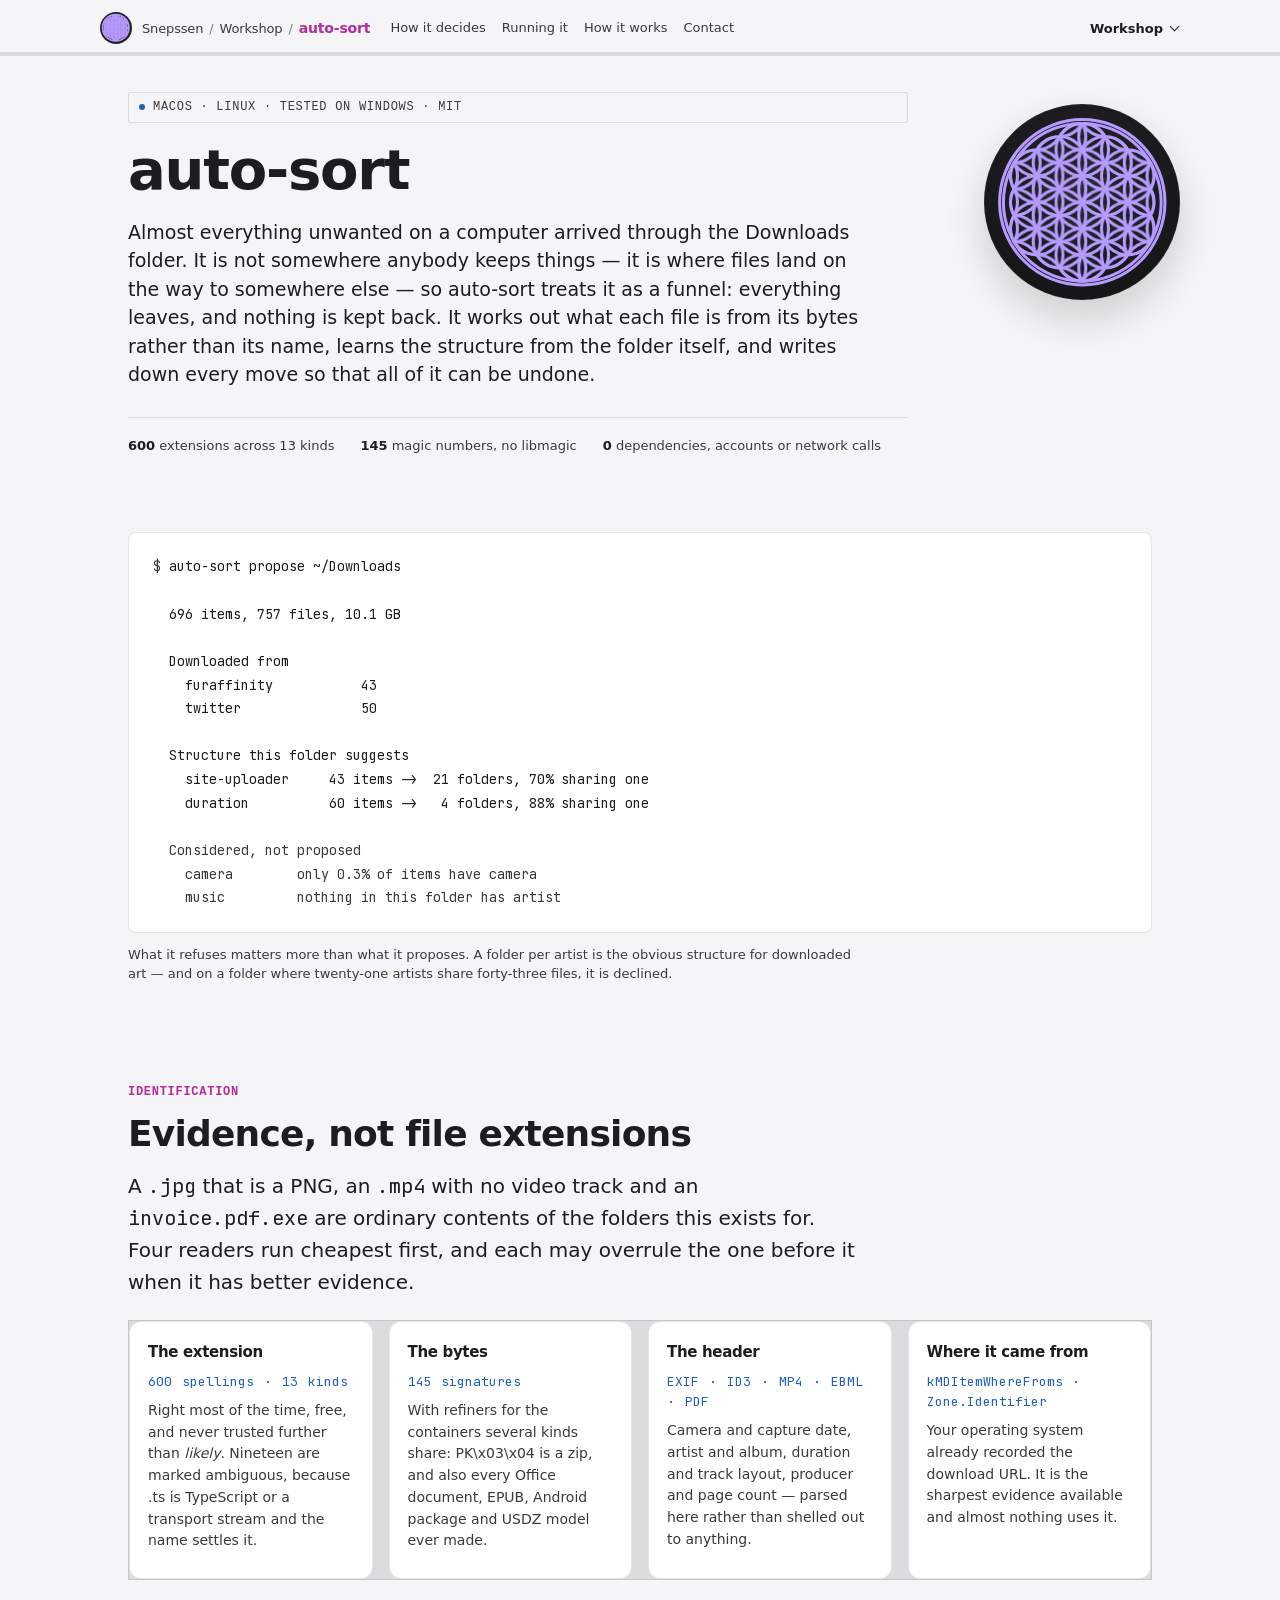
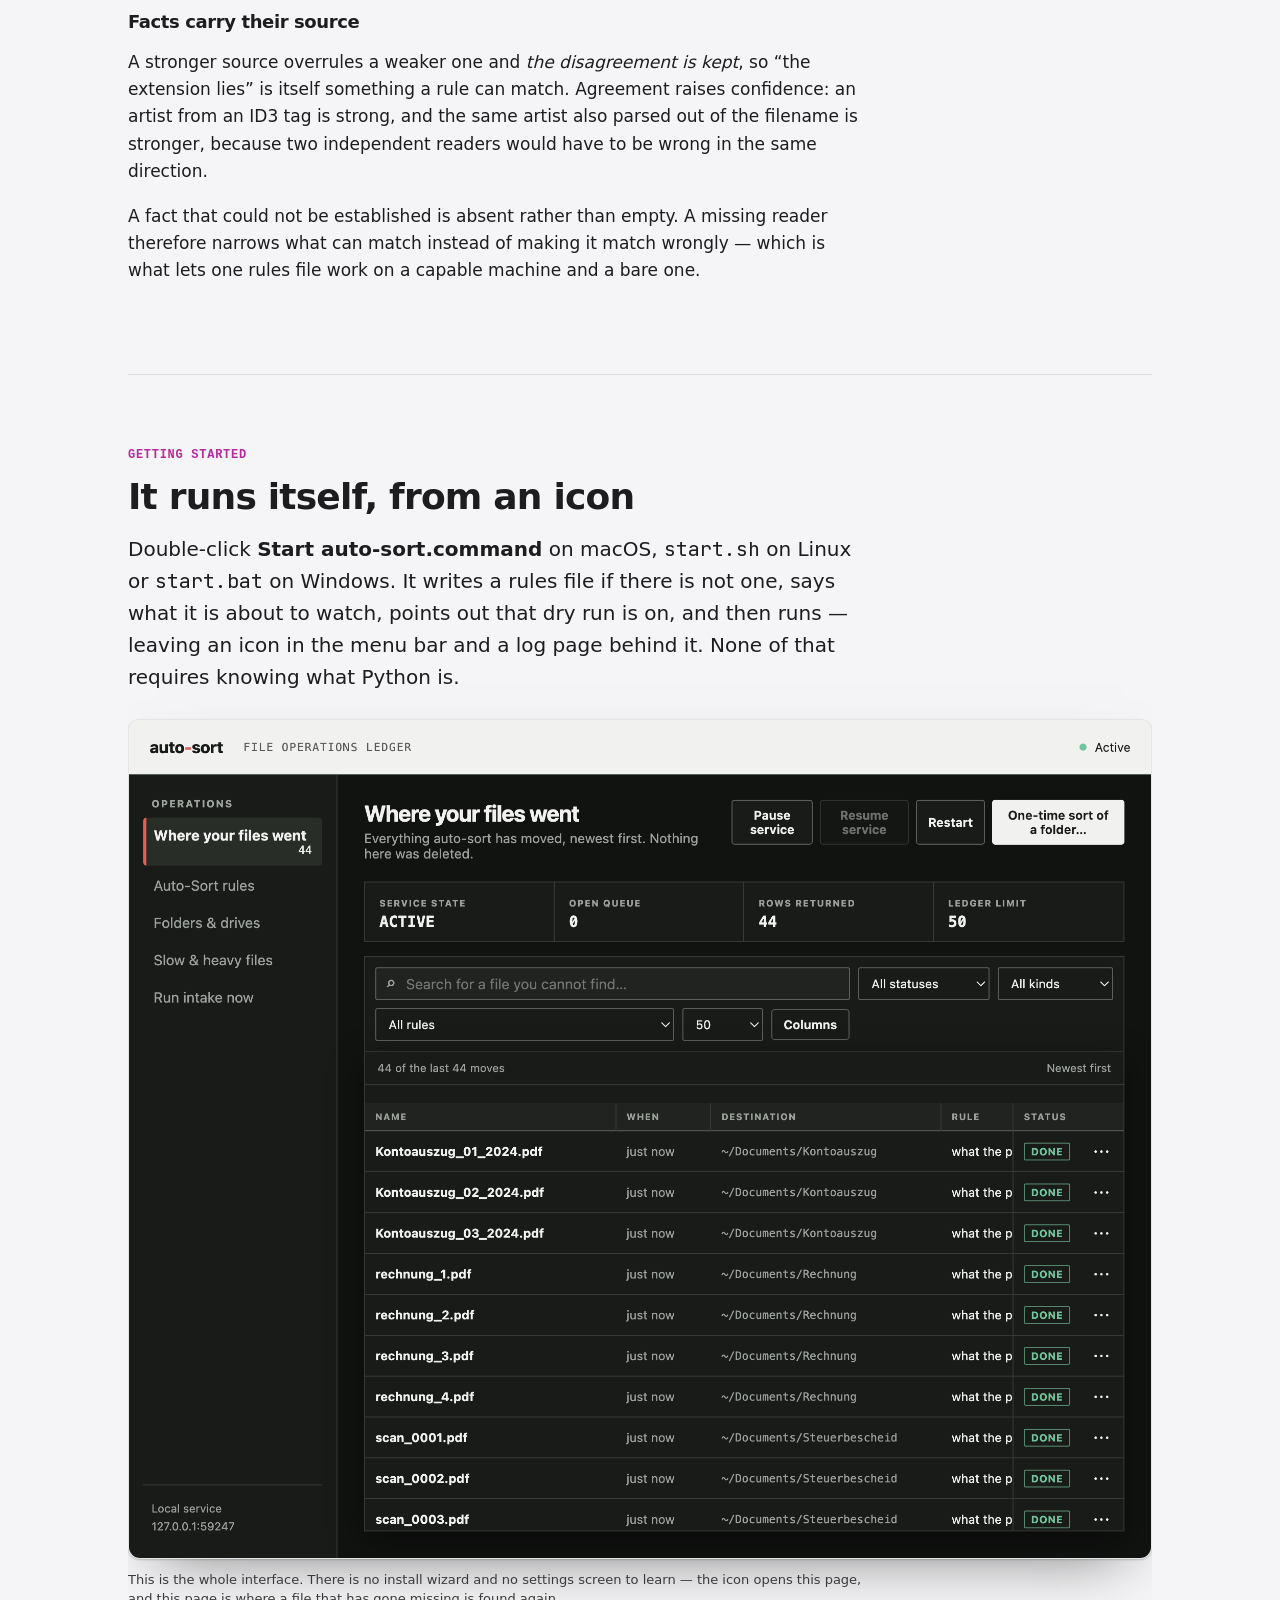
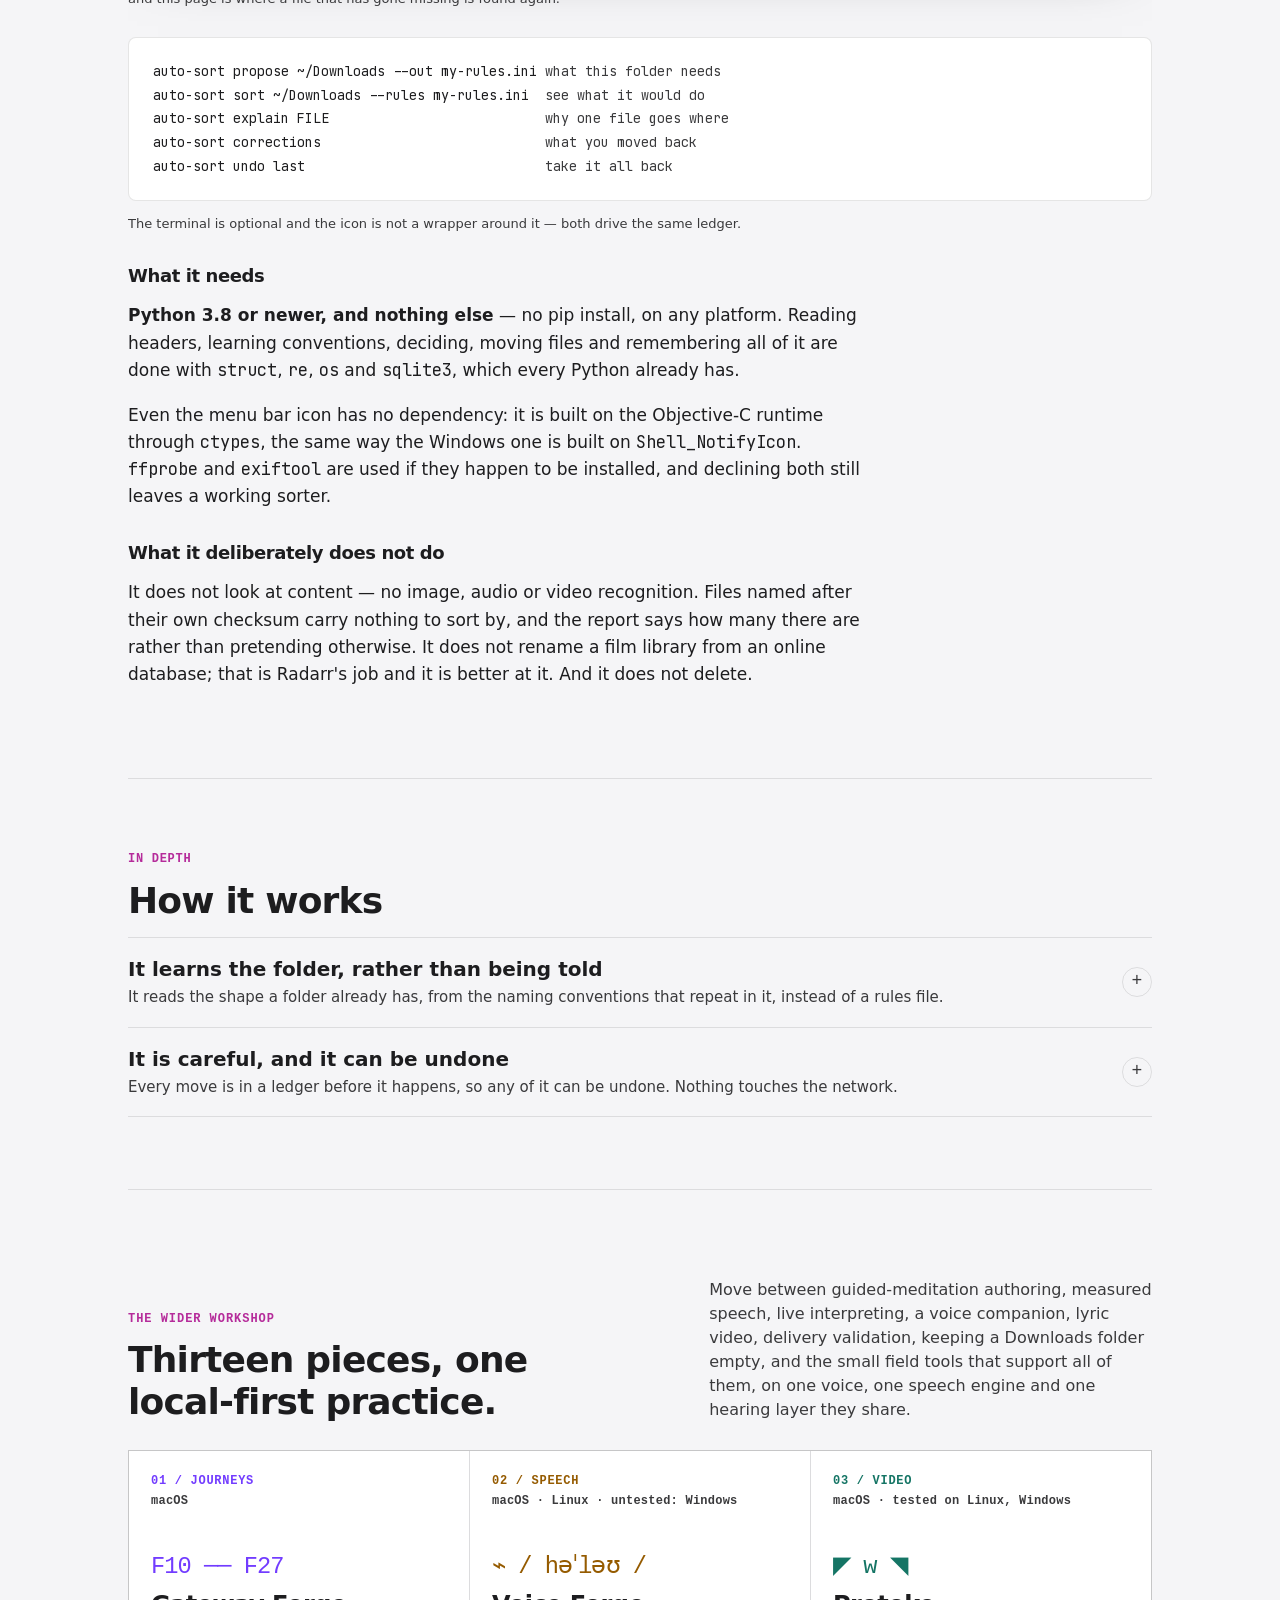
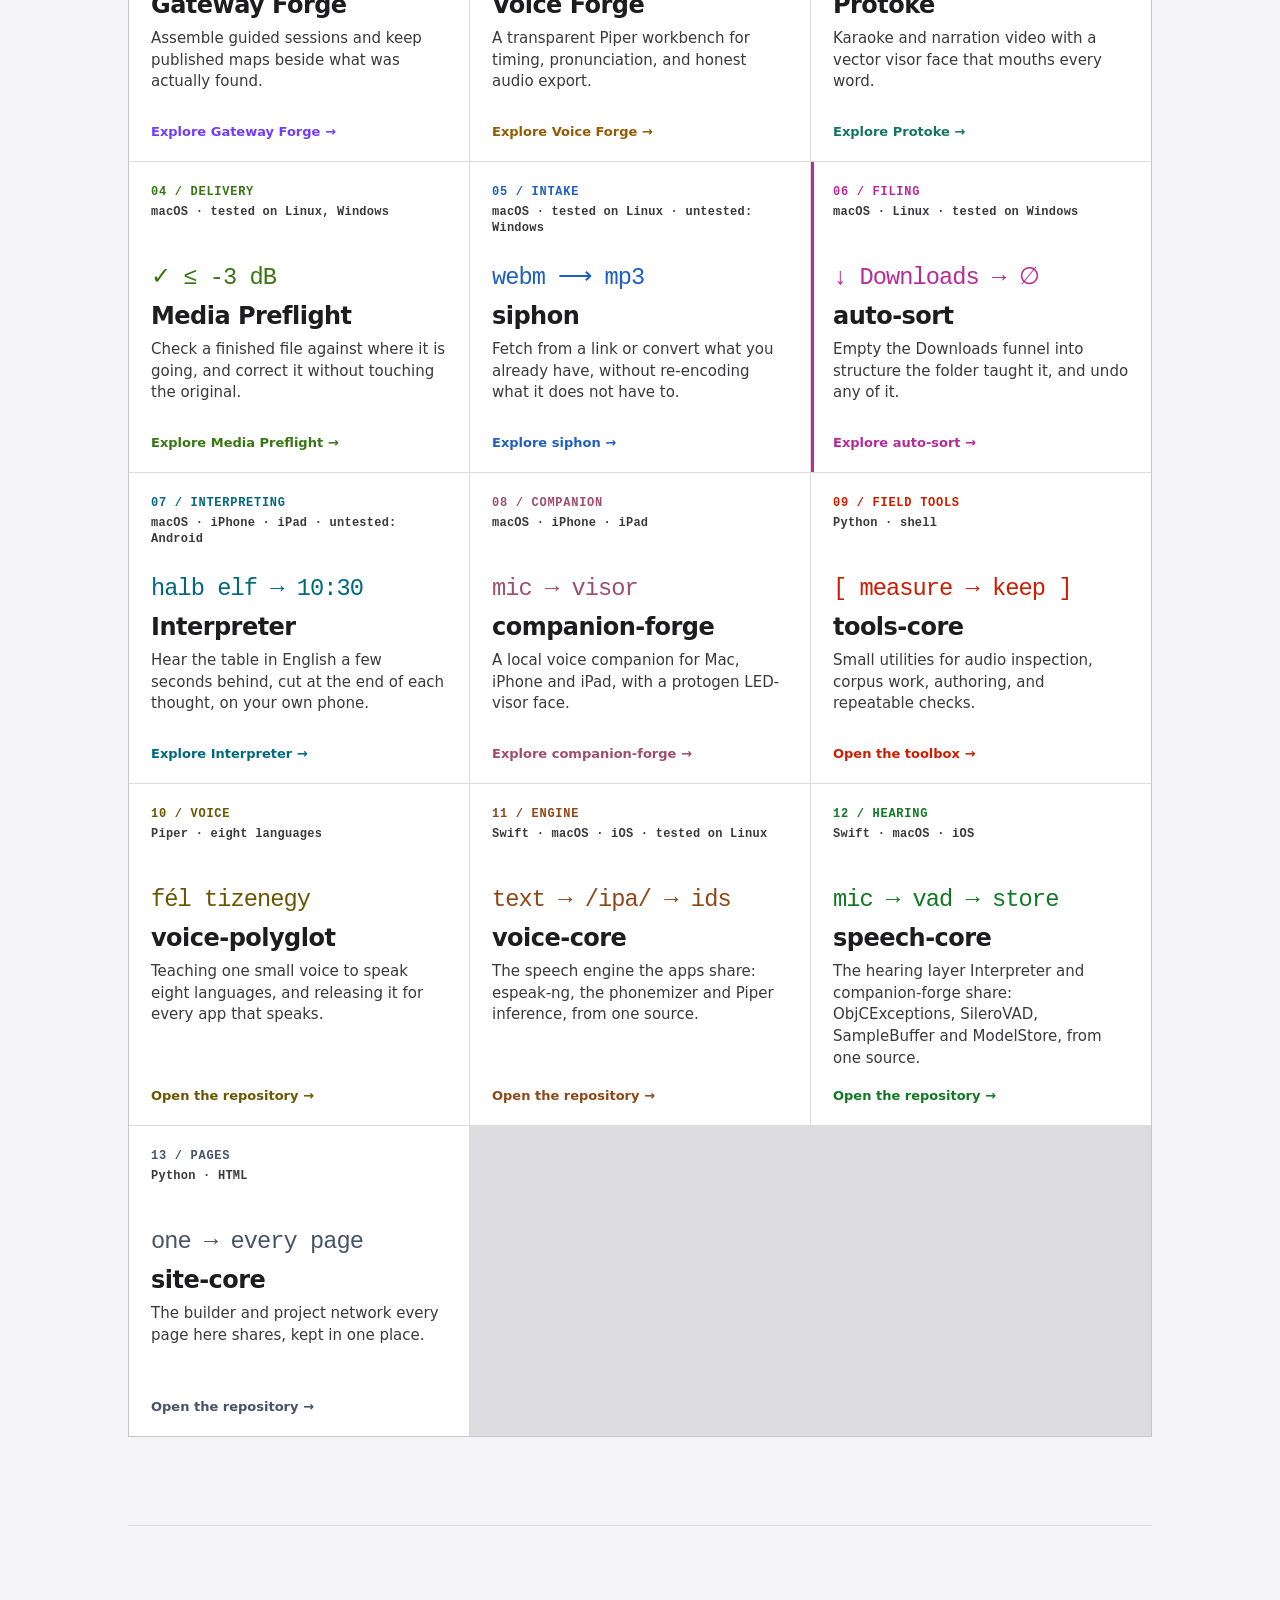
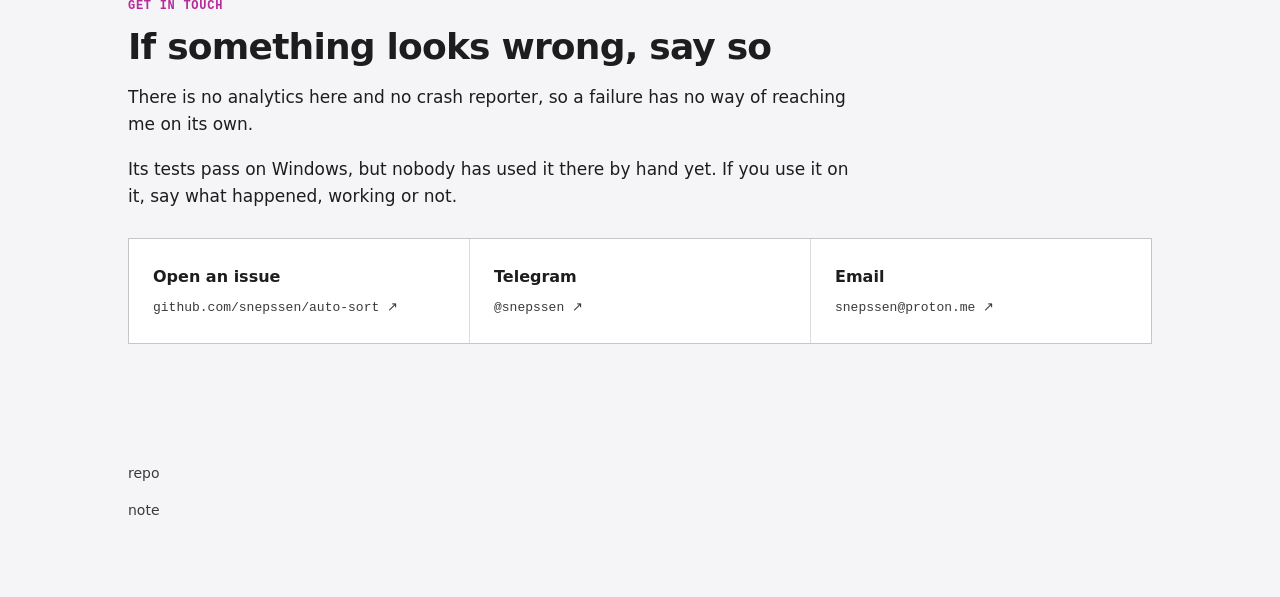
==== commit 71d057a1: "Page: lead with what it is and how to get it; fold the depth The long explanations are kept word for" ====
--- a/docs/index.html
+++ b/docs/index.html
@@ -168,9 +168,8 @@
     </a>
     <div class="ecosystem-rail__jumps" role="navigation" aria-label="On this page">
       <a href="#evidence">How it decides</a>
-      <a href="#learns">What it learns</a>
-      <a href="#safe">Safety</a>
       <a href="#running">Running it</a>
+      <a href="#in-depth">How it works</a>
       <a href="#contact">Contact</a>
     </div>
     <div class="ecosystem-rail__more" hidden>
@@ -204,7 +203,7 @@
 
 <div class="wrap">
 <header id="top" class="mast">
-  <span class="badge"><span class="dot"></span>macOS · Windows · Linux · MIT</span>
+  <span class="badge"><span class="dot"></span>macOS · Linux · tested on Windows · MIT</span>
   <h1>auto-sort</h1>
   <p class="subhead">Almost everything unwanted on a computer arrived through the Downloads folder. It is not somewhere anybody keeps things — it is where files land on the way to somewhere else — so auto-sort treats it as a funnel: everything leaves, and nothing is kept back. It works out what each file is from its bytes rather than its name, learns the structure from the folder itself, and writes down every move so that all of it can be undone.</p>
   <div class="headmeta">
@@ -249,9 +248,39 @@
   <p>A fact that could not be established is absent rather than empty. A missing reader therefore narrows what can match instead of making it match wrongly — which is what lets one rules file work on a capable machine and a bare one.</p>
 </section>
 
-<section id="learns">
-  <p class="eyebrow">Structure</p>
-  <h2>It learns the folder, rather than being told</h2>
+<section id="running">
+  <p class="eyebrow">Getting started</p>
+  <h2>It runs itself, from an icon</h2>
+  <p class="lede">Double-click <b>Start auto-sort.command</b> on macOS, <span class="mono">start.sh</span> on Linux or <span class="mono">start.bat</span> on Windows. It writes a rules file if there is not one, says what it is about to watch, points out that dry run is on, and then runs — leaving an icon in the menu bar and a log page behind it. None of that requires knowing what Python is.</p>
+  <figure class="shot">
+    <picture>
+      <img src="screens/ledger.png" alt="The log page auto-sort leaves behind: a ledger of every file it has moved, newest first, with the destination, the rule that placed it and the status. A search box asks the whole history, not just the page on screen, and each row can be revealed, restored, or sent to the system bin." width="2000"
+           height="1082" loading="lazy"
+           decoding="async">
+    </picture>
+    <figcaption>This is the whole interface. There is no install wizard and no settings screen to learn — the icon opens this page, and this page is where a file that has gone missing is found again.</figcaption>
+  </figure>
+  <div class="figure">
+<pre class="report mono">auto-sort propose ~/Downloads --out my-rules.ini <span class="muted">what this folder needs</span>
+auto-sort sort ~/Downloads --rules my-rules.ini  <span class="muted">see what it would do</span>
+auto-sort explain FILE                           <span class="muted">why one file goes where</span>
+auto-sort corrections                            <span class="muted">what you moved back</span>
+auto-sort undo last                              <span class="muted">take it all back</span></pre>
+<p class="caption">The terminal is optional and the icon is not a wrapper around it — both drive the same ledger.</p>
+</div>
+  <h3>What it needs</h3>
+  <p><b>Python 3.8 or newer, and nothing else</b> — no pip install, on any platform. Reading headers, learning conventions, deciding, moving files and remembering all of it are done with <span class="mono">struct</span>, <span class="mono">re</span>, <span class="mono">os</span> and <span class="mono">sqlite3</span>, which every Python already has.</p>
+  <p>Even the menu bar icon has no dependency: it is built on the Objective-C runtime through <span class="mono">ctypes</span>, the same way the Windows one is built on <span class="mono">Shell_NotifyIcon</span>. <span class="mono">ffprobe</span> and <span class="mono">exiftool</span> are used if they happen to be installed, and declining both still leaves a working sorter.</p>
+  <h3>What it deliberately does not do</h3>
+  <p>It does not look at content — no image, audio or video recognition. Files named after their own checksum carry nothing to sort by, and the report says how many there are rather than pretending otherwise. It does not rename a film library from an online database; that is Radarr's job and it is better at it. And it does not delete.</p>
+</section>
+
+<section id="in-depth" class="folds">
+  <p class="eyebrow">In depth</p>
+  <h2>How it works</h2>
+  <details class="fold" id="learns">
+    <summary><span class="fold__title">It learns the folder, rather than being told</span><span class="fold__teaser">It reads the shape a folder already has, from the naming conventions that repeat in it, instead of a rules file.</span></summary>
+    <div class="fold__body">
   <p class="lede">Writing a rules file by hand means deciding in advance what shape a folder should be. That is backwards: a disk with four hundred thousand files on it already has a shape, and the job is to find it.</p>
   <h3>Conventions it works out</h3>
   <p>A naming convention is, by definition, something that repeats — so it can be counted rather than tabulated. <em>In a filename written by software, a field that repeats across many files is a category; a field different in every file is an identifier.</em></p>
@@ -280,11 +309,11 @@
   <p>The ledger says where each file was put; the disk says where it is. Any difference is you disagreeing, and where you moved it to is the answer. auto-sort reports which rules you kept overriding — often more useful than any guess — and proposes a rule when enough corrections agree. It proposes; it never silently adjusts.</p>
   <h3>What it filed too early</h3>
   <p>A folder reveals itself gradually, so the files that arrive first are always filed worst — not through error, but because there was nothing to learn from yet. <span class="mono">regroup</span> goes back for them, moving what sits in a holding folder into structure that has since become visible, without anybody dragging files back into Downloads. Only provisional placements are revisited, so it is idempotent and cannot reshuffle a disk.</p>
-</section>
-
-<section id="safe">
-  <p class="eyebrow">Reversibility</p>
-  <h2>It is careful, and it can be undone</h2>
+    </div>
+  </details>
+  <details class="fold" id="safe">
+    <summary><span class="fold__title">It is careful, and it can be undone</span><span class="fold__teaser">Every move is in a ledger before it happens, so any of it can be undone. Nothing touches the network.</span></summary>
+    <div class="fold__body">
   <p class="lede">Every move is a row in a ledger before it happens and is confirmed after: source, destination, size, content hash, and the rule that fired. That ledger is the feature. It is the difference between a tool somebody points at their home directory and one they run once and delete.</p>
   <div class="cards">
     <div class="card"><h3>Preview first</h3><p class="mono">dry run by default</p><p>And the first real run against any folder is forced to a preview you have to look at before a second run will move anything.</p></div>
@@ -304,33 +333,8 @@
     </picture>
     <figcaption>Same page, same click depth as everything else here. Turning it on protects what is already on disk, not only what arrives next.</figcaption>
   </figure>
-</section>
-
-<section id="running">
-  <p class="eyebrow">Getting started</p>
-  <h2>It runs itself, from an icon</h2>
-  <p class="lede">Double-click <b>Start auto-sort.command</b> on macOS, <span class="mono">start.sh</span> on Linux or <span class="mono">start.bat</span> on Windows. It writes a rules file if there is not one, says what it is about to watch, points out that dry run is on, and then runs — leaving an icon in the menu bar and a log page behind it. None of that requires knowing what Python is.</p>
-  <figure class="shot">
-    <picture>
-      <img src="screens/ledger.png" alt="The log page auto-sort leaves behind: a ledger of every file it has moved, newest first, with the destination, the rule that placed it and the status. A search box asks the whole history, not just the page on screen, and each row can be revealed, restored, or sent to the system bin." width="2000"
-           height="1082" loading="lazy"
-           decoding="async">
-    </picture>
-    <figcaption>This is the whole interface. There is no install wizard and no settings screen to learn — the icon opens this page, and this page is where a file that has gone missing is found again.</figcaption>
-  </figure>
-  <div class="figure">
-<pre class="report mono">auto-sort propose ~/Downloads --out my-rules.ini <span class="muted">what this folder needs</span>
-auto-sort sort ~/Downloads --rules my-rules.ini  <span class="muted">see what it would do</span>
-auto-sort explain FILE                           <span class="muted">why one file goes where</span>
-auto-sort corrections                            <span class="muted">what you moved back</span>
-auto-sort undo last                              <span class="muted">take it all back</span></pre>
-<p class="caption">The terminal is optional and the icon is not a wrapper around it — both drive the same ledger.</p>
-</div>
-  <h3>What it needs</h3>
-  <p><b>Python 3.8 or newer, and nothing else</b> — no pip install, on any platform. Reading headers, learning conventions, deciding, moving files and remembering all of it are done with <span class="mono">struct</span>, <span class="mono">re</span>, <span class="mono">os</span> and <span class="mono">sqlite3</span>, which every Python already has.</p>
-  <p>Even the menu bar icon has no dependency: it is built on the Objective-C runtime through <span class="mono">ctypes</span>, the same way the Windows one is built on <span class="mono">Shell_NotifyIcon</span>. <span class="mono">ffprobe</span> and <span class="mono">exiftool</span> are used if they happen to be installed, and declining both still leaves a working sorter.</p>
-  <h3>What it deliberately does not do</h3>
-  <p>It does not look at content — no image, audio or video recognition. Files named after their own checksum carry nothing to sort by, and the report says how many there are rather than pretending otherwise. It does not rename a film library from an online database; that is Radarr's job and it is better at it. And it does not delete.</p>
+    </div>
+  </details>
 </section>
 
 <section class="ecosystem-more" aria-labelledby="ecosystem-heading">
@@ -343,56 +347,56 @@
   </div>
   <div class="ecosystem-grid">
     <a class="ecosystem-card" data-project="gateway-forge" style="--card-accent: var(--eco-gateway)" href="https://snepssen.github.io/gateway-forge/">
-      <div class="ecosystem-card__index"><span>01 / JOURNEYS</span><span>macOS · Windows · Linux</span></div>
+      <div class="ecosystem-card__index"><span>01 / JOURNEYS</span><span>macOS</span></div>
       <div class="ecosystem-card__glyph" aria-hidden="true">F10 ── F27</div>
       <h3>Gateway Forge</h3>
       <p>Assemble guided sessions and keep published maps beside what was actually found.</p>
       <span class="ecosystem-card__go">Explore Gateway Forge →</span>
     </a>
     <a class="ecosystem-card" data-project="voice-forge" style="--card-accent: var(--eco-voice)" href="https://snepssen.github.io/voice-forge/">
-      <div class="ecosystem-card__index"><span>02 / SPEECH</span><span>macOS · Windows · Linux</span></div>
+      <div class="ecosystem-card__index"><span>02 / SPEECH</span><span>macOS · Linux · untested: Windows</span></div>
       <div class="ecosystem-card__glyph" aria-hidden="true">⌁ / həˈləʊ /</div>
       <h3>Voice Forge</h3>
       <p>A transparent Piper workbench for timing, pronunciation, and honest audio export.</p>
       <span class="ecosystem-card__go">Explore Voice Forge →</span>
     </a>
     <a class="ecosystem-card" data-project="protoke" style="--card-accent: var(--eco-protoke)" href="https://snepssen.github.io/protoke/">
-      <div class="ecosystem-card__index"><span>03 / VIDEO</span><span>macOS · Windows · Linux</span></div>
+      <div class="ecosystem-card__index"><span>03 / VIDEO</span><span>macOS · tested on Linux, Windows</span></div>
       <div class="ecosystem-card__glyph" aria-hidden="true">◤ w ◥</div>
       <h3>Protoke</h3>
       <p>Karaoke and narration video with a vector visor face that mouths every word.</p>
       <span class="ecosystem-card__go">Explore Protoke →</span>
     </a>
     <a class="ecosystem-card" data-project="media-preflight" style="--card-accent: var(--eco-preflight)" href="https://snepssen.github.io/media-preflight/">
-      <div class="ecosystem-card__index"><span>04 / DELIVERY</span><span>macOS · Windows · Linux</span></div>
+      <div class="ecosystem-card__index"><span>04 / DELIVERY</span><span>macOS · tested on Linux, Windows</span></div>
       <div class="ecosystem-card__glyph" aria-hidden="true">✓ ≤ -3 dB</div>
       <h3>Media Preflight</h3>
       <p>Check a finished file against where it is going, and correct it without touching the original.</p>
       <span class="ecosystem-card__go">Explore Media Preflight →</span>
     </a>
     <a class="ecosystem-card" data-project="siphon" style="--card-accent: var(--eco-siphon)" href="https://snepssen.github.io/siphon/">
-      <div class="ecosystem-card__index"><span>05 / INTAKE</span><span>macOS · Windows · Linux</span></div>
+      <div class="ecosystem-card__index"><span>05 / INTAKE</span><span>macOS · tested on Linux · untested: Windows</span></div>
       <div class="ecosystem-card__glyph" aria-hidden="true">webm ⟶ mp3</div>
       <h3>siphon</h3>
       <p>Fetch from a link or convert what you already have, without re-encoding what it does not have to.</p>
       <span class="ecosystem-card__go">Explore siphon →</span>
     </a>
     <a class="ecosystem-card" data-project="auto-sort" style="--card-accent: var(--eco-autosort)" href="https://snepssen.github.io/auto-sort/" aria-current="page">
-      <div class="ecosystem-card__index"><span>06 / FILING</span><span>macOS · Windows · Linux</span></div>
+      <div class="ecosystem-card__index"><span>06 / FILING</span><span>macOS · Linux · tested on Windows</span></div>
       <div class="ecosystem-card__glyph" aria-hidden="true">↓ Downloads → ∅</div>
       <h3>auto-sort</h3>
       <p>Empty the Downloads funnel into structure the folder taught it, and undo any of it.</p>
       <span class="ecosystem-card__go">Explore auto-sort →</span>
     </a>
     <a class="ecosystem-card" data-project="interpreter-forge" style="--card-accent: var(--eco-interpreter)" href="https://snepssen.github.io/interpreter-forge/">
-      <div class="ecosystem-card__index"><span>07 / INTERPRETING</span><span>macOS · iPhone</span></div>
+      <div class="ecosystem-card__index"><span>07 / INTERPRETING</span><span>macOS · iPhone · iPad · untested: Android</span></div>
       <div class="ecosystem-card__glyph" aria-hidden="true">halb elf → 10:30</div>
       <h3>Interpreter</h3>
       <p>Hear the table in English a few seconds behind, cut at the end of each thought, on your own phone.</p>
       <span class="ecosystem-card__go">Explore Interpreter →</span>
     </a>
     <a class="ecosystem-card" data-project="companion-forge" style="--card-accent: var(--eco-companion)" href="https://snepssen.github.io/companion-forge/">
-      <div class="ecosystem-card__index"><span>08 / COMPANION</span><span>Mac · iPhone · iPad</span></div>
+      <div class="ecosystem-card__index"><span>08 / COMPANION</span><span>macOS · iPhone · iPad</span></div>
       <div class="ecosystem-card__glyph" aria-hidden="true">mic → visor</div>
       <h3>companion-forge</h3>
       <p>A local voice companion for Mac, iPhone and iPad, with a protogen LED-visor face.</p>
@@ -413,7 +417,7 @@
       <span class="ecosystem-card__go">Open the repository →</span>
     </a>
     <a class="ecosystem-card" data-project="voice-core" style="--card-accent: var(--eco-voicecore)" href="https://github.com/snepssen/voice-core">
-      <div class="ecosystem-card__index"><span>11 / ENGINE</span><span>Swift · macOS · iOS</span></div>
+      <div class="ecosystem-card__index"><span>11 / ENGINE</span><span>Swift · macOS · iOS · tested on Linux</span></div>
       <div class="ecosystem-card__glyph" aria-hidden="true">text → /ipa/ → ids</div>
       <h3>voice-core</h3>
       <p>The speech engine the apps share: espeak-ng, the phonemizer and Piper inference, from one source.</p>
@@ -440,6 +444,7 @@
   <p class="eyebrow">Get in touch</p>
   <h2>If something looks wrong, say so</h2>
   <p>There is no analytics here and no crash reporter, so a failure has no way of reaching me on its own.</p>
+  <p>Its tests pass on Windows, but nobody has used it there by hand yet. If you use it on it, say what happened, working or not.</p>
   <div class="contact-card">
     <a href="https://github.com/snepssen/auto-sort/issues">Open an issue<span>github.com/snepssen/auto-sort ↗</span></a>
     <a href="https://t.me/snepssen">Telegram<span>@snepssen ↗</span></a>
--- a/docs/ecosystem.css
+++ b/docs/ecosystem.css
@@ -194,7 +194,7 @@
 section { padding: 72px 0; }
 /* A wide table scrolls inside the section. It must not push the page sideways. */
 .wrap > section { overflow-x: auto; }
-section[id], header[id], h2[id], .ecosystem-more {
+section[id], header[id], h2[id], .fold[id], .ecosystem-more {
   scroll-margin-top: calc(var(--eco-bar) + 18px);
 }
 
@@ -503,8 +503,8 @@
   z-index: -1;
   top: calc(var(--eco-bar) + 48px);
   right: max(28px, calc((100% - var(--eco-frame)) / 2));
-  width: 248px;
-  height: 248px;
+  width: 196px;
+  height: 196px;
   pointer-events: none;
   background: radial-gradient(circle at 50% 42%, #2a2a2e 0%, #161618 72%);
   box-shadow: inset 0 0 0 1px rgba(255, 255, 255, 0.06), 0 18px 40px rgba(0, 0, 0, 0.16);
@@ -517,14 +517,54 @@
   padding: 36px 0 8px;
 }
 @media (min-width: 900px) {
-  body:not([data-project="tools-core"]) header.mast {
-    min-height: 300px;
-    padding-right: 280px;
+  /* header#top, with the id: the rule above names the id, and an id beats
+     any number of classes, so the room for the mark never applied before. */
+  body:not([data-project="tools-core"]) header#top.mast {
+    min-height: 260px;
+    padding-right: 244px;
     display: flex;
     flex-direction: column;
     justify-content: center;
   }
 }
+
+/* ------------------------------------------------------------- the folds */
+.folds > h2 { margin-bottom: 8px; }
+.fold { border-top: 1px solid var(--line); }
+.fold:last-of-type { border-bottom: 1px solid var(--line); }
+.fold > summary {
+  display: grid;
+  grid-template-columns: minmax(0, 1fr) auto;
+  grid-template-areas: "title mark" "teaser mark";
+  column-gap: 16px;
+  row-gap: 4px;
+  padding: 18px 0;
+  cursor: pointer;
+  list-style: none;
+}
+.fold > summary::-webkit-details-marker { display: none; }
+.fold > summary::after {
+  content: "+";
+  grid-area: mark;
+  align-self: center;
+  width: 28px;
+  height: 28px;
+  border: 1px solid var(--line);
+  border-radius: 50%;
+  color: var(--muted);
+  font: 400 18px/26px var(--eco-mono);
+  text-align: center;
+  transition: transform 160ms ease;
+}
+.fold[open] > summary::after { content: "−"; }
+.fold > summary:hover::after,
+.fold > summary:focus-visible::after { color: var(--eco-current); border-color: currentColor; }
+.fold > summary:focus-visible { outline: 2px solid var(--eco-current); outline-offset: 4px; }
+.fold__title { grid-area: title; font-size: 20px; font-weight: 600; line-height: 1.3; }
+.fold__teaser { grid-area: teaser; color: var(--muted); font-size: 15px; line-height: 1.5; }
+.fold__body { padding: 0 0 28px; }
+.fold__body > :first-child { margin-top: 0; }
+@media (prefers-reduced-motion: reduce) { .fold > summary::after { transition: none; } }
 
 /* -------------------------------------------------------------- the cards */
 .ecosystem-more {
@@ -675,31 +715,6 @@
 
 /* ------------------------------------------------- tools-core, same system */
 body[data-project="tools-core"]::before { content: none; display: none; }
-body[data-project="tools-core"] .site-nav {
-  position: fixed;
-  z-index: 1001;
-  top: 0;
-  right: max(24px, calc((100% - var(--eco-frame)) / 2));
-  left: auto;
-  width: auto;
-  height: var(--eco-bar);
-  display: flex;
-  align-items: center;
-  border: 0;
-  background: transparent;
-  backdrop-filter: none;
-  -webkit-backdrop-filter: none;
-}
-body[data-project="tools-core"] .site-nav .wordmark { display: none; }
-body[data-project="tools-core"] .nav-inner { min-height: 0; gap: 0; width: auto; }
-body[data-project="tools-core"] .nav-links { gap: 16px; }
-body[data-project="tools-core"] .nav-links a {
-  color: var(--muted);
-  font: 500 13px/1 var(--eco-sans);
-  letter-spacing: 0;
-}
-body[data-project="tools-core"] .nav-links a:hover { color: var(--ink); }
-body[data-project="tools-core"] .ecosystem-rail__inner { padding-right: 248px; }
 body[data-project="tools-core"] .ecosystem-mark--piece {
   top: calc(var(--eco-bar) + 28px);
   right: 50%;
@@ -832,14 +847,6 @@
   body[data-project="tools-core"] .section-head,
   body[data-project="tools-core"] .project { grid-template-columns: 1fr; }
   .ecosystem-rail__identity-path { display: none; }
-  body[data-project="tools-core"] .ecosystem-rail__inner { padding-right: 0; }
-  body[data-project="tools-core"] .site-nav {
-    position: static;
-    height: auto;
-    padding: 8px 0 0;
-    right: auto;
-  }
-  body[data-project="tools-core"] .site-nav .wrap { width: min(var(--eco-frame), calc(100% - 48px)); }
   .wrap, .ecosystem-rail__inner { width: min(var(--eco-frame), calc(100% - 32px)); }
 }
 @media (max-width: 640px) {
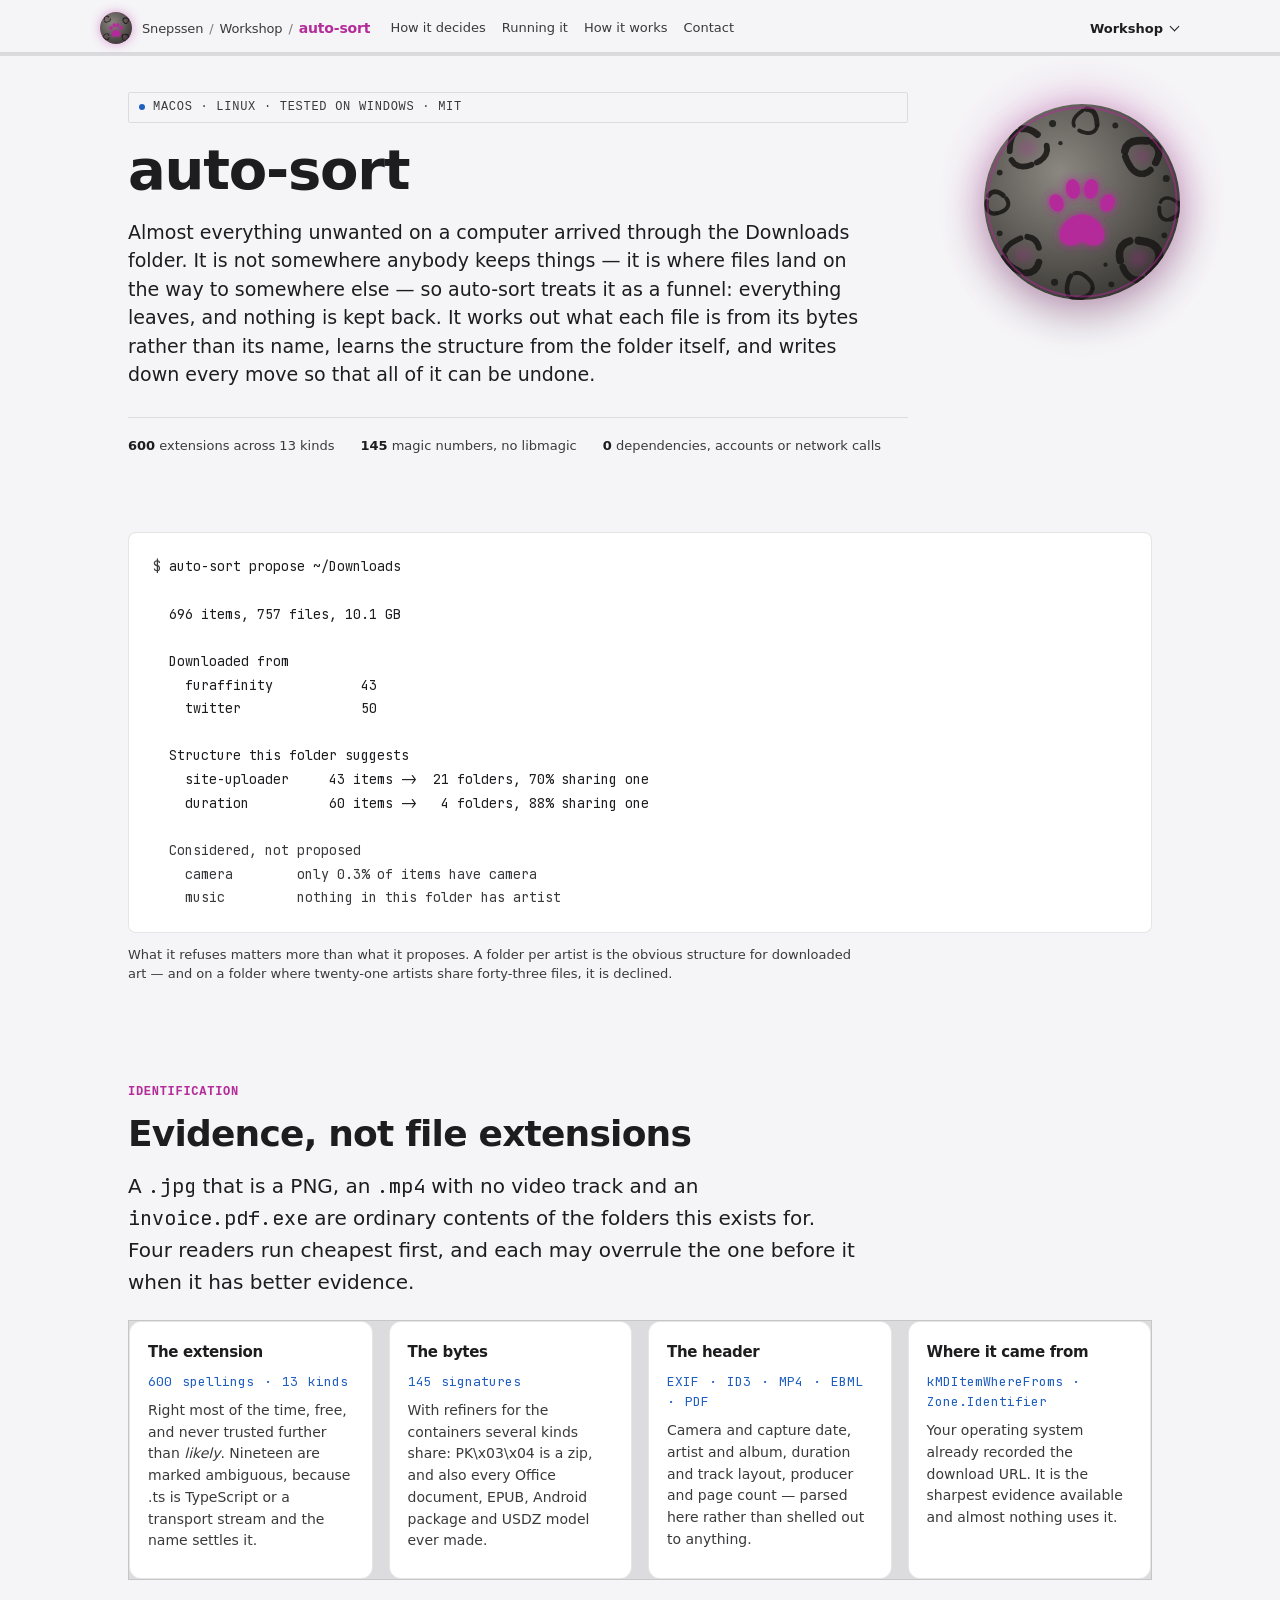
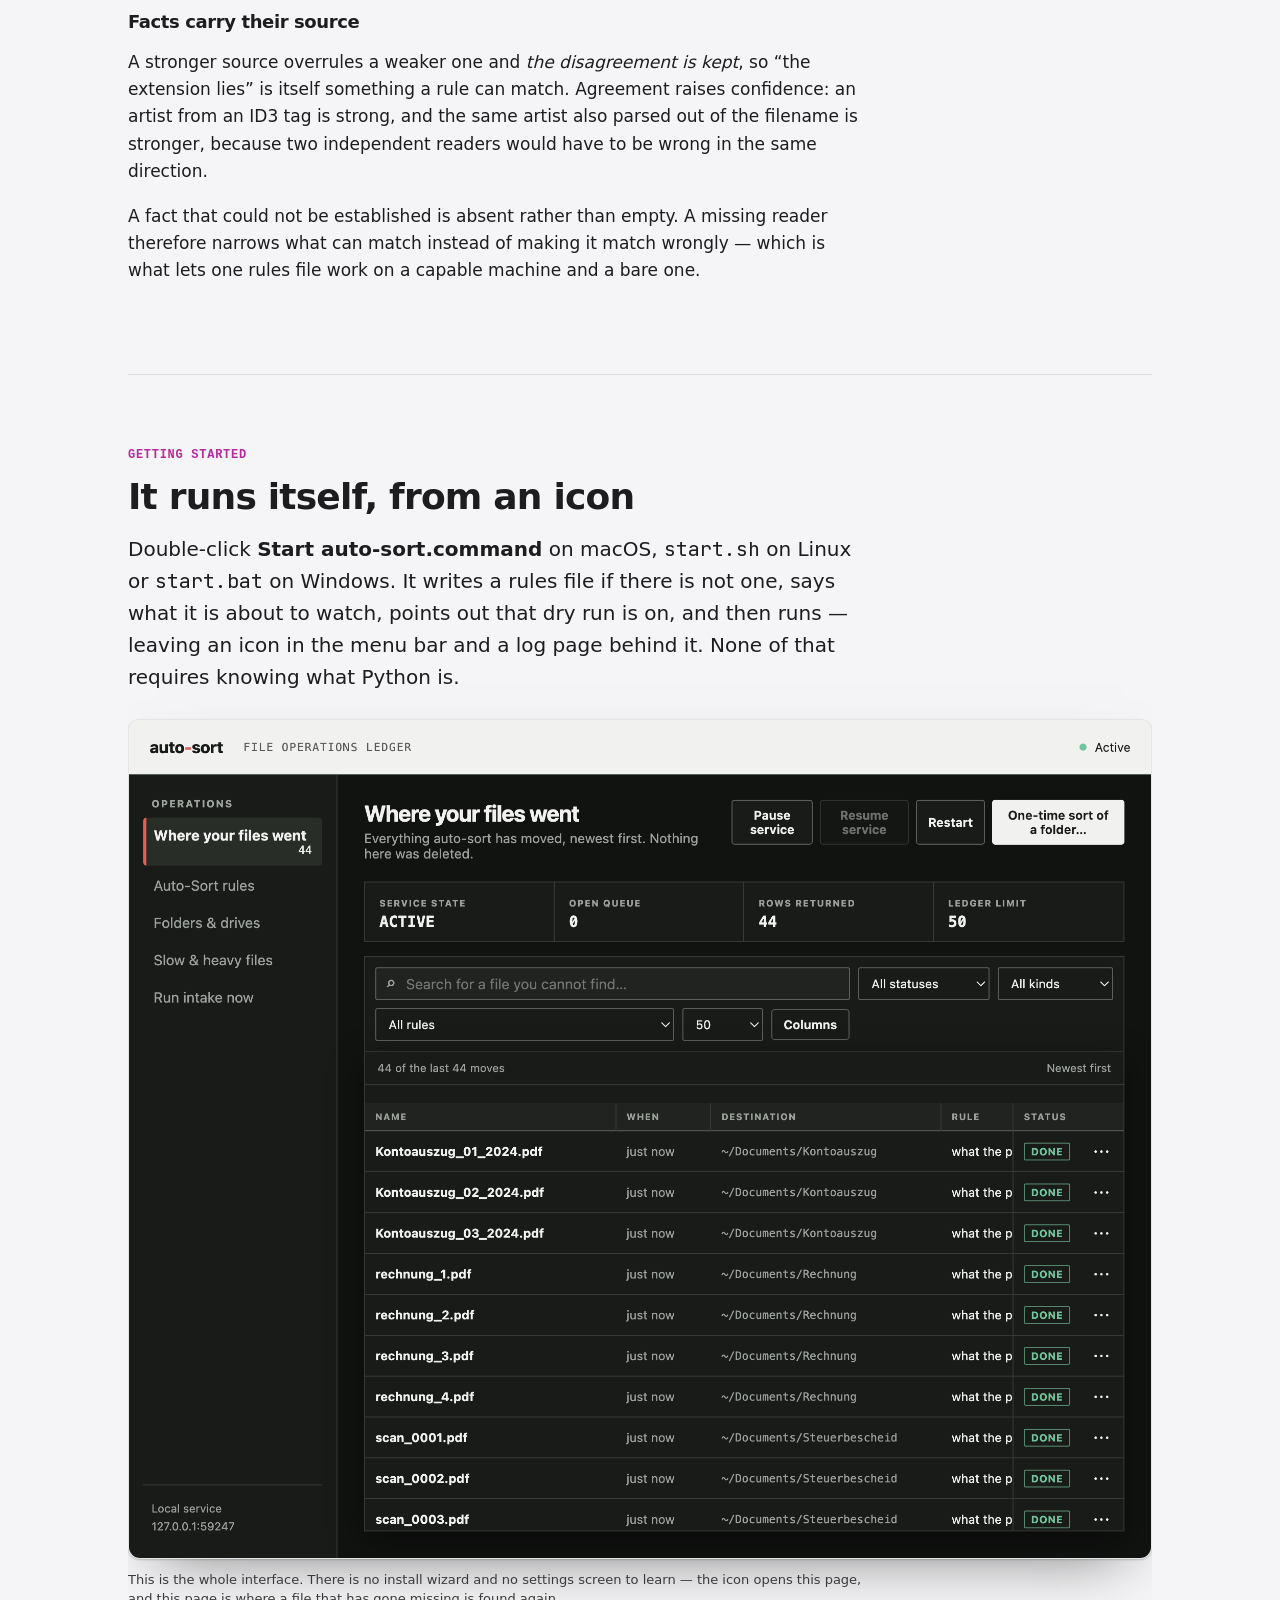
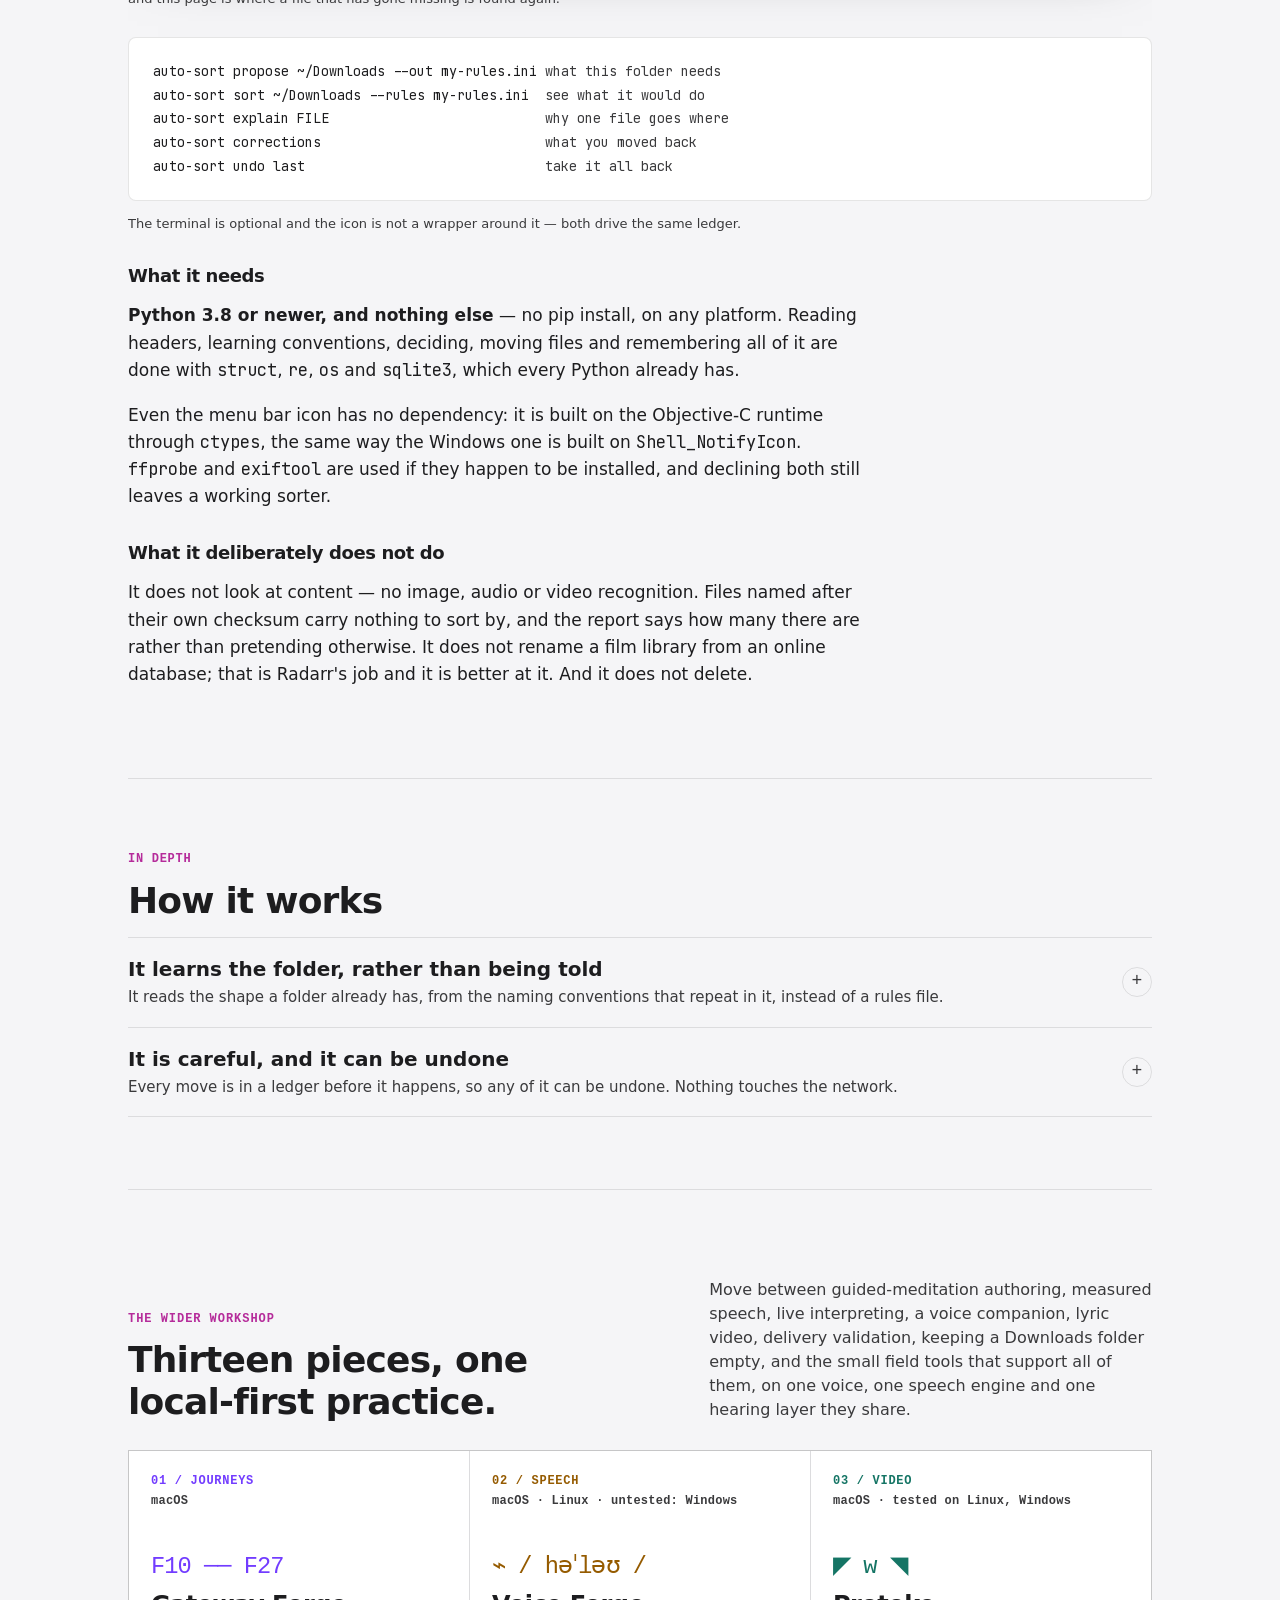
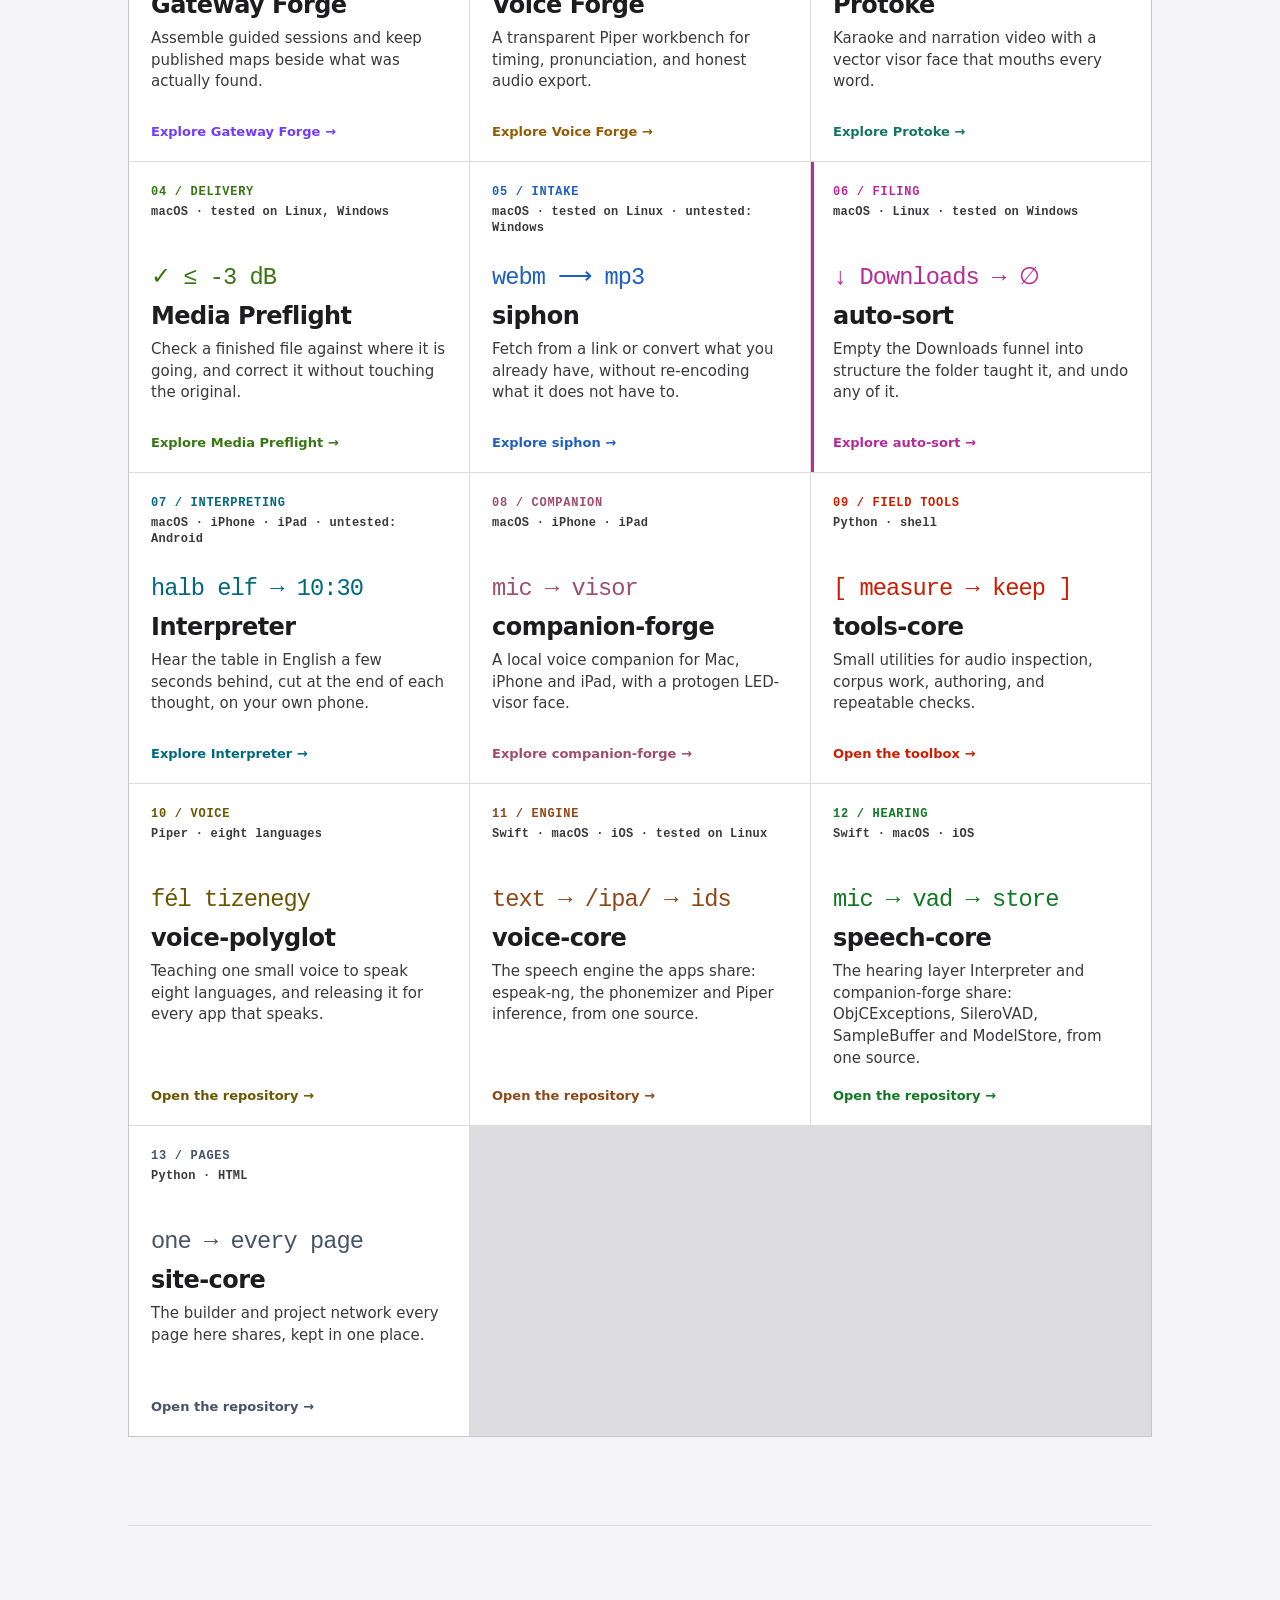
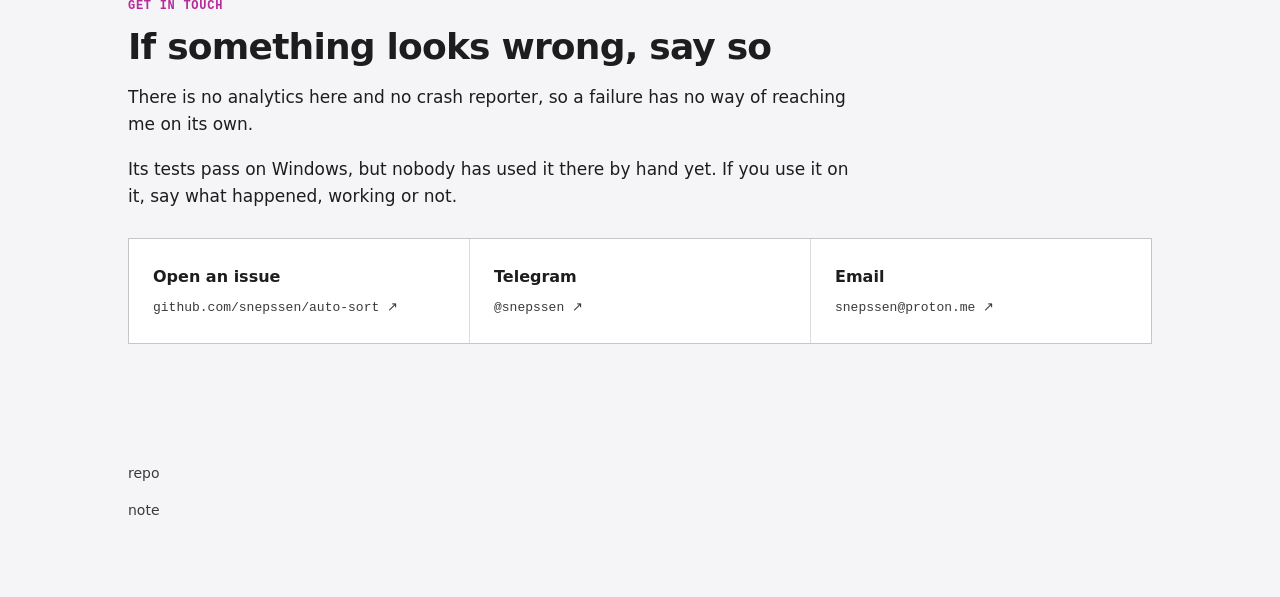
==== commit 1fb9c4b6: "Workshop pages: a snow leopard instead of the Flower of Life (from site-core)" ====
--- a/docs/index.html
+++ b/docs/index.html
@@ -24,68 +24,34 @@
 
 <span class="ecosystem-page-top" id="page-top" aria-hidden="true"></span>
 <span class="ecosystem-mark ecosystem-mark--piece" aria-hidden="true">
-        <!-- Flower of Life geometry adapted from Pd4u's CC0 Wikimedia SVG:
-             https://commons.wikimedia.org/wiki/File:Flower_of_Life_SVG.svg -->
-        <svg class="ecosystem-mark__wire" viewBox="-250 -250 500 500" focusable="false">
+        <svg class="ecosystem-mark__art" viewBox="-100 -100 200 200" focusable="false">
           <defs>
-            <pattern id="piece-flower-pattern" width="135.1" height="78" patternUnits="userSpaceOnUse">
-              <g class="ecosystem-mark__pattern-lines">
-                <circle r="78" />
-                <circle r="78" cx="135.1" />
-                <circle r="78" cy="78" />
-                <circle r="78" cx="135.1" cy="78" />
-                <path d="m0,0a78,78,0,0,1,0,78 78,78,0,0,1,135.1,0 78,78,0,0,1,0-78 78,78,0,0,1-135.1,0" />
-              </g>
-            </pattern>
-            <pattern id="piece-flower-mask-pattern" width="135.1" height="78" patternUnits="userSpaceOnUse">
-              <g fill="none" stroke="#fff" stroke-width="8">
-                <circle r="78" />
-                <circle r="78" cx="135.1" />
-                <circle r="78" cy="78" />
-                <circle r="78" cx="135.1" cy="78" />
-                <path d="m0,0a78,78,0,0,1,0,78 78,78,0,0,1,135.1,0 78,78,0,0,1,0-78 78,78,0,0,1-135.1,0" />
-              </g>
-            </pattern>
-            <mask id="piece-flower-mask" x="-250" y="-250" width="500" height="500" maskUnits="userSpaceOnUse">
-              <circle r="245.3" fill="none" stroke="#fff" stroke-width="8" />
-              <circle r="234" fill="none" stroke="#fff" stroke-width="8" />
-              <path fill="url(#piece-flower-mask-pattern)" d="m0-234a78,78,0,0,1,67.55,39 78,78,0,0,1,67.55,39 78,78,0,0,1,67.55,117 78,78,0,0,1,0,78 78,78,0,0,1,-67.55,117 78,78,0,0,1,-67.55,39 78,78,0,0,1,-135.1,0 78,78,0,0,1,-67.55-39 78,78,0,0,1,-67.55-117 78,78,0,0,1,0-78 78,78,0,0,1,67.55-117 78,78,0,0,1,67.55-39 78,78,0,0,1,67.55-39z" />
-            </mask>
-            <clipPath id="piece-flower-clip"><circle r="245.3" /></clipPath>
-            <radialGradient id="piece-light-1">
-              <stop offset="0" stop-color="var(--eco-flower)" />
-              <stop offset=".52" stop-color="var(--eco-flower)" stop-opacity=".72" />
-              <stop offset="1" stop-color="var(--eco-flower)" stop-opacity="0" />
+            <radialGradient id="piece-fur" cx="-22" cy="-30" r="150" gradientUnits="userSpaceOnUse">
+              <stop offset="0" stop-color="#8b8781"/>
+              <stop offset=".5" stop-color="#615e59"/>
+              <stop offset="1" stop-color="#33312e"/>
             </radialGradient>
-            <radialGradient id="piece-light-2">
-              <stop offset="0" stop-color="var(--eco-flower)" />
-              <stop offset=".46" stop-color="var(--eco-flower)" stop-opacity=".66" />
-              <stop offset="1" stop-color="var(--eco-flower)" stop-opacity="0" />
-            </radialGradient>
-            <radialGradient id="piece-light-3">
-              <stop offset="0" stop-color="var(--eco-flower)" />
-              <stop offset=".42" stop-color="var(--eco-flower)" stop-opacity=".58" />
-              <stop offset="1" stop-color="var(--eco-flower)" stop-opacity="0" />
-            </radialGradient>
-            <radialGradient id="piece-light-4">
-              <stop offset="0" stop-color="var(--eco-flower)" stop-opacity=".96" />
-              <stop offset=".34" stop-color="var(--eco-flower)" stop-opacity=".42" />
-              <stop offset="1" stop-color="var(--eco-flower)" stop-opacity="0" />
-            </radialGradient>
+            <filter id="piece-glow" x="-60%" y="-60%" width="220%" height="220%">
+              <feGaussianBlur stdDeviation="5" result="soft"/>
+              <feMerge><feMergeNode in="soft"/><feMergeNode in="SourceGraphic"/></feMerge>
+            </filter>
+            <filter id="piece-haze" x="-80%" y="-80%" width="260%" height="260%">
+              <feGaussianBlur stdDeviation="5"/>
+            </filter>
+            <clipPath id="piece-disc"><circle r="100"/></clipPath>
           </defs>
-          <g class="ecosystem-mark__base">
-            <circle r="245.3" />
-            <circle r="234" />
-            <path class="ecosystem-mark__field" fill="url(#piece-flower-pattern)" d="m0-234a78,78,0,0,1,67.55,39 78,78,0,0,1,67.55,39 78,78,0,0,1,67.55,117 78,78,0,0,1,0,78 78,78,0,0,1,-67.55,117 78,78,0,0,1,-67.55,39 78,78,0,0,1,-135.1,0 78,78,0,0,1,-67.55-39 78,78,0,0,1,-67.55-117 78,78,0,0,1,0-78 78,78,0,0,1,67.55-117 78,78,0,0,1,67.55-39 78,78,0,0,1,67.55-39z" />
+          <circle class="ecosystem-mark__fur" r="100" fill="url(#piece-fur)"/>
+          <g clip-path="url(#piece-disc)">
+            <g transform="translate(-56 -55) rotate(-20)"><ellipse class="ecosystem-mark__heart" rx="9.1" ry="7.2" filter="url(#piece-haze)"/><path class="ecosystem-mark__ring" stroke-width="5.9" d="M19.6,4.5L18.5,8.9L15.9,12.5L12.3,15.1L8.3,16.6L4.3,17.2"/><path class="ecosystem-mark__ring" stroke-width="5.8" d="M-1.5,17.5L-5.8,17.4L-10.3,16.4L-14.4,14.2L-17.6,10.5L-19.1,6.0"/><path class="ecosystem-mark__ring" stroke-width="5.9" d="M-17.7,-3.3L-16.1,-7.0L-14.2,-10.5L-11.9,-14.0L-8.9,-17.3L-5.0,-19.6"/><path class="ecosystem-mark__ring" stroke-width="7.0" d="M1.1,-20.4L5.6,-19.0L9.4,-16.3L12.3,-13.0L14.6,-9.5"/></g><g transform="translate(61 -47) rotate(25)"><ellipse class="ecosystem-mark__heart" rx="8.2" ry="6.5" filter="url(#piece-haze)"/><path class="ecosystem-mark__ring" stroke-width="6.7" d="M14.1,9.2L12.5,12.5L9.9,15.3L6.5,17.1L2.8,17.7L-0.9,17.1L-4.3,15.8L-7.2,14.0L-9.9,12.1L-12.5,10.1L-15.0,7.6"/><path class="ecosystem-mark__ring" stroke-width="7.8" d="M-17.8,2.7L-18.3,-1.5L-17.2,-5.6L-14.8,-9.0L-11.6,-11.5L-8.4,-13.3L-5.1,-14.9L-1.6,-16.2"/><path class="ecosystem-mark__ring" stroke-width="7.4" d="M4.4,-17.1L8.3,-16.2L11.7,-14.1L14.2,-10.9L15.4,-7.2L15.8,-3.4L15.7,0.1"/></g><g transform="translate(-60 54) rotate(14)"><ellipse class="ecosystem-mark__heart" rx="8.6" ry="6.8" filter="url(#piece-haze)"/><path class="ecosystem-mark__ring" stroke-width="7.1" d="M17.3,3.5L16.8,8.1L14.8,12.5L11.3,15.7L6.8,17.3"/><path class="ecosystem-mark__ring" stroke-width="6.5" d="M0.9,17.2L-2.7,16.4L-6.0,15.5L-9.4,14.3L-12.8,12.6L-15.9,10.1L-18.1,6.7"/><path class="ecosystem-mark__ring" stroke-width="5.6" d="M-19.2,0.8L-18.0,-3.7L-15.6,-7.5L-12.9,-10.6L-10.0,-13.3L-6.7,-16.0"/><path class="ecosystem-mark__ring" stroke-width="6.0" d="M-0.4,-18.9L4.0,-19.0L8.2,-17.5L11.5,-14.6L13.8,-11.0"/></g><g transform="translate(58 58) rotate(-30)"><ellipse class="ecosystem-mark__heart" rx="9.6" ry="7.6" filter="url(#piece-haze)"/><path class="ecosystem-mark__ring" stroke-width="8.5" d="M18.5,9.5L14.6,13.2L10.2,15.6L5.8,17.5L1.1,19.1"/><path class="ecosystem-mark__ring" stroke-width="6.8" d="M-7.3,19.7L-11.5,18.2L-15.1,15.3L-17.4,11.5L-18.6,7.3L-18.8,3.1L-18.4,-0.9"/><path class="ecosystem-mark__ring" stroke-width="7.7" d="M-17.3,-7.9L-15.7,-12.4L-13.0,-16.6L-8.9,-19.7L-4.0,-21.0L1.0,-20.4"/><path class="ecosystem-mark__ring" stroke-width="8.3" d="M9.1,-16.2L12.5,-13.6L15.7,-10.8L18.7,-7.3L20.8,-3.0L21.5,1.8L20.4,6.6"/></g>
+            <g class="ecosystem-mark__fine"><g transform="translate(4 -82) rotate(8)"><path class="ecosystem-mark__ring" stroke-width="3.9" d="M11.8,2.4L11.5,5.3L10.2,8.0L7.9,10.0L5.2,11.1L2.3,11.4L-0.4,11.1L-2.9,10.7L-5.5,10.0"/><path class="ecosystem-mark__ring" stroke-width="3.7" d="M-11.4,6.0L-12.5,3.2L-12.5,0.2L-11.6,-2.6L-10.1,-5.0L-8.5,-7.0L-6.7,-9.0L-4.7,-10.8"/><path class="ecosystem-mark__ring" stroke-width="5.1" d="M-1.2,-12.6L1.7,-12.8L4.5,-12.0L6.8,-10.3L8.5,-8.1L9.6,-5.8L10.5,-3.4L11.2,-1.0L11.7,1.6"/></g><g transform="translate(-87 1) rotate(70)"><path class="ecosystem-mark__ring" stroke-width="4.3" d="M9.8,4.2L9.2,6.5L7.9,8.6L6.1,10.2L3.7,11.1L1.3,11.2L-1.1,10.7L-3.2,9.8L-5.1,8.8"/><path class="ecosystem-mark__ring" stroke-width="4.8" d="M-9.8,5.2L-11.2,3.1L-11.9,0.5L-11.5,-2.2L-10.3,-4.5L-8.6,-6.4L-6.7,-7.8L-4.7,-9.0"/><path class="ecosystem-mark__ring" stroke-width="4.1" d="M-1.1,-10.7L1.3,-11.2L3.9,-11.1L6.3,-10.1L8.1,-8.3L9.3,-6.1L9.9,-3.7L10.1,-1.4L10.1,0.8L10.0,3.1"/></g><g transform="translate(89 7) rotate(-60)"><path class="ecosystem-mark__ring" stroke-width="4.7" d="M9.7,4.9L8.8,7.3L7.1,9.4L4.8,10.8L2.1,11.3L-0.5,10.9L-2.8,9.9L-4.9,8.8L-7.0,7.6L-8.9,6.1"/><path class="ecosystem-mark__ring" stroke-width="4.0" d="M-11.0,3.4L-11.8,1.0L-11.7,-1.5L-10.8,-3.8L-9.3,-5.7L-7.5,-7.2L-5.7,-8.4L-3.8,-9.5"/><path class="ecosystem-mark__ring" stroke-width="3.3" d="M1.3,-11.2L3.9,-11.1L6.4,-10.0L8.3,-8.1L9.4,-5.8L10.0,-3.4L10.1,-1.0L10.1,1.3L9.9,3.7"/></g><g transform="translate(-3 86) rotate(-10)"><path class="ecosystem-mark__ring" stroke-width="4.2" d="M13.3,4.4L11.9,7.2L9.6,9.3L6.9,10.7L4.2,11.4L1.5,11.9L-1.2,12.2L-4.0,12.2L-7.0,11.5L-9.7,10.0"/><path class="ecosystem-mark__ring" stroke-width="4.7" d="M-12.4,6.3L-12.9,3.3L-12.6,0.3L-11.9,-2.4L-10.9,-4.9L-9.8,-7.3L-8.4,-9.8L-6.3,-12.0"/><path class="ecosystem-mark__ring" stroke-width="4.1" d="M-2.4,-13.8L0.6,-13.9L3.3,-13.0L5.7,-11.4L7.6,-9.5L9.3,-7.6L10.8,-5.5L12.2,-3.3L13.3,-0.7L13.6,2.2L13.1,5.1"/></g><circle class="ecosystem-mark__spot" cx="-30" cy="-80" r="3.6"/><circle class="ecosystem-mark__spot" cx="34" cy="-78" r="3"/><circle class="ecosystem-mark__spot" cx="-84" cy="-30" r="3"/><circle class="ecosystem-mark__spot" cx="86" cy="-24" r="3.6"/><circle class="ecosystem-mark__spot" cx="-84" cy="32" r="3"/><circle class="ecosystem-mark__spot" cx="84" cy="34" r="3"/><circle class="ecosystem-mark__spot" cx="-28" cy="82" r="3.6"/><circle class="ecosystem-mark__spot" cx="30" cy="84" r="3"/><circle class="ecosystem-mark__spot" cx="-22" cy="-60" r="2.2"/><circle class="ecosystem-mark__spot" cx="24" cy="64" r="2.2"/></g>
           </g>
-          <g class="ecosystem-mark__colour" mask="url(#piece-flower-mask)" clip-path="url(#piece-flower-clip)">
-            <g class="ecosystem-mark__light-field">
-              <circle r="260" fill="var(--eco-flower)" />
-              <ellipse cx="-112" cy="-92" rx="238" ry="182" fill="url(#piece-light-1)" transform="rotate(-18 -112 -92)" />
-              <ellipse cx="118" cy="-42" rx="198" ry="144" fill="url(#piece-light-2)" transform="rotate(31 118 -42)" />
-              <ellipse cx="-38" cy="132" rx="218" ry="158" fill="url(#piece-light-3)" transform="rotate(47 -38 132)" />
-              <ellipse cx="58" cy="38" rx="116" ry="88" fill="url(#piece-light-4)" transform="rotate(-36 58 38)" />
-            </g>
+          <circle class="ecosystem-mark__rim" r="96.5"/>
+          <g class="ecosystem-mark__paw" filter="url(#piece-glow)" transform="translate(0 6) scale(.84)">
+            <path d="M0,8 C14,8 27,21 27,33 C27,43 18,47 10,45 C5,44 3,41 0,41 C-3,41 -5,44 -10,45 C-18,47 -27,43 -27,33 C-27,21 -14,8 0,8 Z"/>
+            <ellipse cx="-31" cy="-6" rx="8.5" ry="11" transform="rotate(-24 -31 -6)"/>
+            <ellipse cx="-11" cy="-23" rx="8.5" ry="12" transform="rotate(-8 -11 -23)"/>
+            <ellipse cx="11" cy="-23" rx="8.5" ry="12" transform="rotate(8 11 -23)"/>
+            <ellipse cx="31" cy="-6" rx="8.5" ry="11" transform="rotate(24 31 -6)"/>
           </g>
         </svg>
       </span>
@@ -94,68 +60,34 @@
   <div class="ecosystem-rail__inner">
     <a class="ecosystem-rail__home" href="#page-top">
       <span class="ecosystem-mark" aria-hidden="true">
-        <!-- Flower of Life geometry adapted from Pd4u's CC0 Wikimedia SVG:
-             https://commons.wikimedia.org/wiki/File:Flower_of_Life_SVG.svg -->
-        <svg class="ecosystem-mark__wire" viewBox="-250 -250 500 500" focusable="false">
+        <svg class="ecosystem-mark__art" viewBox="-100 -100 200 200" focusable="false">
           <defs>
-            <pattern id="rail-flower-pattern" width="135.1" height="78" patternUnits="userSpaceOnUse">
-              <g class="ecosystem-mark__pattern-lines">
-                <circle r="78" />
-                <circle r="78" cx="135.1" />
-                <circle r="78" cy="78" />
-                <circle r="78" cx="135.1" cy="78" />
-                <path d="m0,0a78,78,0,0,1,0,78 78,78,0,0,1,135.1,0 78,78,0,0,1,0-78 78,78,0,0,1-135.1,0" />
-              </g>
-            </pattern>
-            <pattern id="rail-flower-mask-pattern" width="135.1" height="78" patternUnits="userSpaceOnUse">
-              <g fill="none" stroke="#fff" stroke-width="8">
-                <circle r="78" />
-                <circle r="78" cx="135.1" />
-                <circle r="78" cy="78" />
-                <circle r="78" cx="135.1" cy="78" />
-                <path d="m0,0a78,78,0,0,1,0,78 78,78,0,0,1,135.1,0 78,78,0,0,1,0-78 78,78,0,0,1-135.1,0" />
-              </g>
-            </pattern>
-            <mask id="rail-flower-mask" x="-250" y="-250" width="500" height="500" maskUnits="userSpaceOnUse">
-              <circle r="245.3" fill="none" stroke="#fff" stroke-width="8" />
-              <circle r="234" fill="none" stroke="#fff" stroke-width="8" />
-              <path fill="url(#rail-flower-mask-pattern)" d="m0-234a78,78,0,0,1,67.55,39 78,78,0,0,1,67.55,39 78,78,0,0,1,67.55,117 78,78,0,0,1,0,78 78,78,0,0,1,-67.55,117 78,78,0,0,1,-67.55,39 78,78,0,0,1,-135.1,0 78,78,0,0,1,-67.55-39 78,78,0,0,1,-67.55-117 78,78,0,0,1,0-78 78,78,0,0,1,67.55-117 78,78,0,0,1,67.55-39 78,78,0,0,1,67.55-39z" />
-            </mask>
-            <clipPath id="rail-flower-clip"><circle r="245.3" /></clipPath>
-            <radialGradient id="rail-light-1">
-              <stop offset="0" stop-color="var(--eco-flower)" />
-              <stop offset=".52" stop-color="var(--eco-flower)" stop-opacity=".72" />
-              <stop offset="1" stop-color="var(--eco-flower)" stop-opacity="0" />
+            <radialGradient id="rail-fur" cx="-22" cy="-30" r="150" gradientUnits="userSpaceOnUse">
+              <stop offset="0" stop-color="#8b8781"/>
+              <stop offset=".5" stop-color="#615e59"/>
+              <stop offset="1" stop-color="#33312e"/>
             </radialGradient>
-            <radialGradient id="rail-light-2">
-              <stop offset="0" stop-color="var(--eco-flower)" />
-              <stop offset=".46" stop-color="var(--eco-flower)" stop-opacity=".66" />
-              <stop offset="1" stop-color="var(--eco-flower)" stop-opacity="0" />
-            </radialGradient>
-            <radialGradient id="rail-light-3">
-              <stop offset="0" stop-color="var(--eco-flower)" />
-              <stop offset=".42" stop-color="var(--eco-flower)" stop-opacity=".58" />
-              <stop offset="1" stop-color="var(--eco-flower)" stop-opacity="0" />
-            </radialGradient>
-            <radialGradient id="rail-light-4">
-              <stop offset="0" stop-color="var(--eco-flower)" stop-opacity=".96" />
-              <stop offset=".34" stop-color="var(--eco-flower)" stop-opacity=".42" />
-              <stop offset="1" stop-color="var(--eco-flower)" stop-opacity="0" />
-            </radialGradient>
+            <filter id="rail-glow" x="-60%" y="-60%" width="220%" height="220%">
+              <feGaussianBlur stdDeviation="5" result="soft"/>
+              <feMerge><feMergeNode in="soft"/><feMergeNode in="SourceGraphic"/></feMerge>
+            </filter>
+            <filter id="rail-haze" x="-80%" y="-80%" width="260%" height="260%">
+              <feGaussianBlur stdDeviation="5"/>
+            </filter>
+            <clipPath id="rail-disc"><circle r="100"/></clipPath>
           </defs>
-          <g class="ecosystem-mark__base">
-            <circle r="245.3" />
-            <circle r="234" />
-            <path class="ecosystem-mark__field" fill="url(#rail-flower-pattern)" d="m0-234a78,78,0,0,1,67.55,39 78,78,0,0,1,67.55,39 78,78,0,0,1,67.55,117 78,78,0,0,1,0,78 78,78,0,0,1,-67.55,117 78,78,0,0,1,-67.55,39 78,78,0,0,1,-135.1,0 78,78,0,0,1,-67.55-39 78,78,0,0,1,-67.55-117 78,78,0,0,1,0-78 78,78,0,0,1,67.55-117 78,78,0,0,1,67.55-39 78,78,0,0,1,67.55-39z" />
+          <circle class="ecosystem-mark__fur" r="100" fill="url(#rail-fur)"/>
+          <g clip-path="url(#rail-disc)">
+            <g transform="translate(-56 -55) rotate(-20)"><ellipse class="ecosystem-mark__heart" rx="9.1" ry="7.2" filter="url(#rail-haze)"/><path class="ecosystem-mark__ring" stroke-width="5.9" d="M19.6,4.5L18.5,8.9L15.9,12.5L12.3,15.1L8.3,16.6L4.3,17.2"/><path class="ecosystem-mark__ring" stroke-width="5.8" d="M-1.5,17.5L-5.8,17.4L-10.3,16.4L-14.4,14.2L-17.6,10.5L-19.1,6.0"/><path class="ecosystem-mark__ring" stroke-width="5.9" d="M-17.7,-3.3L-16.1,-7.0L-14.2,-10.5L-11.9,-14.0L-8.9,-17.3L-5.0,-19.6"/><path class="ecosystem-mark__ring" stroke-width="7.0" d="M1.1,-20.4L5.6,-19.0L9.4,-16.3L12.3,-13.0L14.6,-9.5"/></g><g transform="translate(61 -47) rotate(25)"><ellipse class="ecosystem-mark__heart" rx="8.2" ry="6.5" filter="url(#rail-haze)"/><path class="ecosystem-mark__ring" stroke-width="6.7" d="M14.1,9.2L12.5,12.5L9.9,15.3L6.5,17.1L2.8,17.7L-0.9,17.1L-4.3,15.8L-7.2,14.0L-9.9,12.1L-12.5,10.1L-15.0,7.6"/><path class="ecosystem-mark__ring" stroke-width="7.8" d="M-17.8,2.7L-18.3,-1.5L-17.2,-5.6L-14.8,-9.0L-11.6,-11.5L-8.4,-13.3L-5.1,-14.9L-1.6,-16.2"/><path class="ecosystem-mark__ring" stroke-width="7.4" d="M4.4,-17.1L8.3,-16.2L11.7,-14.1L14.2,-10.9L15.4,-7.2L15.8,-3.4L15.7,0.1"/></g><g transform="translate(-60 54) rotate(14)"><ellipse class="ecosystem-mark__heart" rx="8.6" ry="6.8" filter="url(#rail-haze)"/><path class="ecosystem-mark__ring" stroke-width="7.1" d="M17.3,3.5L16.8,8.1L14.8,12.5L11.3,15.7L6.8,17.3"/><path class="ecosystem-mark__ring" stroke-width="6.5" d="M0.9,17.2L-2.7,16.4L-6.0,15.5L-9.4,14.3L-12.8,12.6L-15.9,10.1L-18.1,6.7"/><path class="ecosystem-mark__ring" stroke-width="5.6" d="M-19.2,0.8L-18.0,-3.7L-15.6,-7.5L-12.9,-10.6L-10.0,-13.3L-6.7,-16.0"/><path class="ecosystem-mark__ring" stroke-width="6.0" d="M-0.4,-18.9L4.0,-19.0L8.2,-17.5L11.5,-14.6L13.8,-11.0"/></g><g transform="translate(58 58) rotate(-30)"><ellipse class="ecosystem-mark__heart" rx="9.6" ry="7.6" filter="url(#rail-haze)"/><path class="ecosystem-mark__ring" stroke-width="8.5" d="M18.5,9.5L14.6,13.2L10.2,15.6L5.8,17.5L1.1,19.1"/><path class="ecosystem-mark__ring" stroke-width="6.8" d="M-7.3,19.7L-11.5,18.2L-15.1,15.3L-17.4,11.5L-18.6,7.3L-18.8,3.1L-18.4,-0.9"/><path class="ecosystem-mark__ring" stroke-width="7.7" d="M-17.3,-7.9L-15.7,-12.4L-13.0,-16.6L-8.9,-19.7L-4.0,-21.0L1.0,-20.4"/><path class="ecosystem-mark__ring" stroke-width="8.3" d="M9.1,-16.2L12.5,-13.6L15.7,-10.8L18.7,-7.3L20.8,-3.0L21.5,1.8L20.4,6.6"/></g>
+            <g class="ecosystem-mark__fine"><g transform="translate(4 -82) rotate(8)"><path class="ecosystem-mark__ring" stroke-width="3.9" d="M11.8,2.4L11.5,5.3L10.2,8.0L7.9,10.0L5.2,11.1L2.3,11.4L-0.4,11.1L-2.9,10.7L-5.5,10.0"/><path class="ecosystem-mark__ring" stroke-width="3.7" d="M-11.4,6.0L-12.5,3.2L-12.5,0.2L-11.6,-2.6L-10.1,-5.0L-8.5,-7.0L-6.7,-9.0L-4.7,-10.8"/><path class="ecosystem-mark__ring" stroke-width="5.1" d="M-1.2,-12.6L1.7,-12.8L4.5,-12.0L6.8,-10.3L8.5,-8.1L9.6,-5.8L10.5,-3.4L11.2,-1.0L11.7,1.6"/></g><g transform="translate(-87 1) rotate(70)"><path class="ecosystem-mark__ring" stroke-width="4.3" d="M9.8,4.2L9.2,6.5L7.9,8.6L6.1,10.2L3.7,11.1L1.3,11.2L-1.1,10.7L-3.2,9.8L-5.1,8.8"/><path class="ecosystem-mark__ring" stroke-width="4.8" d="M-9.8,5.2L-11.2,3.1L-11.9,0.5L-11.5,-2.2L-10.3,-4.5L-8.6,-6.4L-6.7,-7.8L-4.7,-9.0"/><path class="ecosystem-mark__ring" stroke-width="4.1" d="M-1.1,-10.7L1.3,-11.2L3.9,-11.1L6.3,-10.1L8.1,-8.3L9.3,-6.1L9.9,-3.7L10.1,-1.4L10.1,0.8L10.0,3.1"/></g><g transform="translate(89 7) rotate(-60)"><path class="ecosystem-mark__ring" stroke-width="4.7" d="M9.7,4.9L8.8,7.3L7.1,9.4L4.8,10.8L2.1,11.3L-0.5,10.9L-2.8,9.9L-4.9,8.8L-7.0,7.6L-8.9,6.1"/><path class="ecosystem-mark__ring" stroke-width="4.0" d="M-11.0,3.4L-11.8,1.0L-11.7,-1.5L-10.8,-3.8L-9.3,-5.7L-7.5,-7.2L-5.7,-8.4L-3.8,-9.5"/><path class="ecosystem-mark__ring" stroke-width="3.3" d="M1.3,-11.2L3.9,-11.1L6.4,-10.0L8.3,-8.1L9.4,-5.8L10.0,-3.4L10.1,-1.0L10.1,1.3L9.9,3.7"/></g><g transform="translate(-3 86) rotate(-10)"><path class="ecosystem-mark__ring" stroke-width="4.2" d="M13.3,4.4L11.9,7.2L9.6,9.3L6.9,10.7L4.2,11.4L1.5,11.9L-1.2,12.2L-4.0,12.2L-7.0,11.5L-9.7,10.0"/><path class="ecosystem-mark__ring" stroke-width="4.7" d="M-12.4,6.3L-12.9,3.3L-12.6,0.3L-11.9,-2.4L-10.9,-4.9L-9.8,-7.3L-8.4,-9.8L-6.3,-12.0"/><path class="ecosystem-mark__ring" stroke-width="4.1" d="M-2.4,-13.8L0.6,-13.9L3.3,-13.0L5.7,-11.4L7.6,-9.5L9.3,-7.6L10.8,-5.5L12.2,-3.3L13.3,-0.7L13.6,2.2L13.1,5.1"/></g><circle class="ecosystem-mark__spot" cx="-30" cy="-80" r="3.6"/><circle class="ecosystem-mark__spot" cx="34" cy="-78" r="3"/><circle class="ecosystem-mark__spot" cx="-84" cy="-30" r="3"/><circle class="ecosystem-mark__spot" cx="86" cy="-24" r="3.6"/><circle class="ecosystem-mark__spot" cx="-84" cy="32" r="3"/><circle class="ecosystem-mark__spot" cx="84" cy="34" r="3"/><circle class="ecosystem-mark__spot" cx="-28" cy="82" r="3.6"/><circle class="ecosystem-mark__spot" cx="30" cy="84" r="3"/><circle class="ecosystem-mark__spot" cx="-22" cy="-60" r="2.2"/><circle class="ecosystem-mark__spot" cx="24" cy="64" r="2.2"/></g>
           </g>
-          <g class="ecosystem-mark__colour" mask="url(#rail-flower-mask)" clip-path="url(#rail-flower-clip)">
-            <g class="ecosystem-mark__light-field">
-              <circle r="260" fill="var(--eco-flower)" />
-              <ellipse cx="-112" cy="-92" rx="238" ry="182" fill="url(#rail-light-1)" transform="rotate(-18 -112 -92)" />
-              <ellipse cx="118" cy="-42" rx="198" ry="144" fill="url(#rail-light-2)" transform="rotate(31 118 -42)" />
-              <ellipse cx="-38" cy="132" rx="218" ry="158" fill="url(#rail-light-3)" transform="rotate(47 -38 132)" />
-              <ellipse cx="58" cy="38" rx="116" ry="88" fill="url(#rail-light-4)" transform="rotate(-36 58 38)" />
-            </g>
+          <circle class="ecosystem-mark__rim" r="96.5"/>
+          <g class="ecosystem-mark__paw" filter="url(#rail-glow)" transform="translate(0 6) scale(.84)">
+            <path d="M0,8 C14,8 27,21 27,33 C27,43 18,47 10,45 C5,44 3,41 0,41 C-3,41 -5,44 -10,45 C-18,47 -27,43 -27,33 C-27,21 -14,8 0,8 Z"/>
+            <ellipse cx="-31" cy="-6" rx="8.5" ry="11" transform="rotate(-24 -31 -6)"/>
+            <ellipse cx="-11" cy="-23" rx="8.5" ry="12" transform="rotate(-8 -11 -23)"/>
+            <ellipse cx="11" cy="-23" rx="8.5" ry="12" transform="rotate(8 11 -23)"/>
+            <ellipse cx="31" cy="-6" rx="8.5" ry="11" transform="rotate(24 31 -6)"/>
           </g>
         </svg>
       </span>
--- a/docs/ecosystem.css
+++ b/docs/ecosystem.css
@@ -55,13 +55,12 @@
   --eco-frame: 1080px;
   --eco-sans: -apple-system, BlinkMacSystemFont, "Segoe UI", system-ui, sans-serif;
   --eco-mono: ui-monospace, SFMono-Regular, Menlo, Consolas, monospace;
-  --eco-flower: #f5f5f7;
   --serif: var(--eco-sans);
   --sans: var(--eco-sans);
 }
 
 /* Same hues as the dark accents, taken down until each clears 4.5:1 on the
-   light ground. Decorative flower colours stay the vivid set; these are for
+   light ground. Decorative mark colours stay the vivid set; these are for
    text, eyebrows and card glyphs. */
 @media (prefers-color-scheme: light) {
   :root:not([data-theme="dark"]) {
@@ -151,6 +150,9 @@
 body[data-project="voice-core"] { --eco-current: var(--eco-voicecore); }
 body[data-project="speech-core"] { --eco-current: var(--eco-speechcore); }
 body[data-project="site-core"] { --eco-current: var(--eco-sitecore); }
+/* Set where the accent is, not on :root: a var() resolves where it is
+   declared, so on :root every page would glow in the default accent. */
+body { --eco-glow: var(--eco-current); }
 
 body {
   overflow-x: clip;
@@ -479,7 +481,9 @@
   background: color-mix(in srgb, var(--project-accent, var(--eco-current)) 14%, transparent);
 }
 
-/* --------------------------------------------------------------- the flower */
+/* ---------------------------------------------------------- the snow leopard */
+/* The paw, the rim and the rosettes' hearts glow in --eco-glow: the page's own
+   accent on a project page, and on the hub an ease through every accent. */
 .ecosystem-mark {
   position: relative;
   display: block;
@@ -487,17 +491,25 @@
   width: 32px;
   height: 32px;
   border-radius: 50%;
-  background: #1a1a1c;
-  box-shadow: inset 0 0 0 1px rgba(255, 255, 255, 0.08);
-}
-.ecosystem-mark__wire { display: block; width: 86%; height: 86%; margin: 7%; overflow: visible; }
-.ecosystem-mark__base,
-.ecosystem-mark__pattern-lines {
+  box-shadow: 0 0 0 1px rgba(255, 255, 255, 0.08), 0 0 14px -4px var(--eco-glow);
+}
+.ecosystem-mark__art { display: block; width: 100%; height: 100%; overflow: visible; }
+.ecosystem-mark__ring {
   fill: none;
-  stroke: var(--eco-flower, #f5f5f7);
-  stroke-width: 20;
-}
-.ecosystem-mark__colour { display: none; }
+  stroke: #1b1a18;
+  stroke-opacity: 0.9;
+  stroke-linecap: round;
+  stroke-linejoin: round;
+}
+.ecosystem-mark__spot { fill: #1b1a18; opacity: 0.85; }
+.ecosystem-mark__heart { fill: var(--eco-glow); opacity: 0.3; }
+.ecosystem-mark__rim { fill: none; stroke: var(--eco-glow); stroke-width: 2; opacity: 0.5; }
+.ecosystem-mark__paw { fill: var(--eco-glow); animation: ecosystem-breathe 7s ease-in-out infinite; }
+/* At 32px the fine spots are noise and the paw wants a little more room. */
+.ecosystem-mark:not(.ecosystem-mark--piece) .ecosystem-mark__fine { display: none; }
+.ecosystem-mark:not(.ecosystem-mark--piece) .ecosystem-mark__paw { transform: translate(0, 6px) scale(1.02); }
+@keyframes ecosystem-breathe { 0%, 100% { opacity: 0.82; } 50% { opacity: 1; } }
+@media (prefers-reduced-motion: reduce) { .ecosystem-mark__paw { animation: none; } }
 .ecosystem-mark--piece {
   position: absolute;
   z-index: -1;
@@ -506,11 +518,9 @@
   width: 196px;
   height: 196px;
   pointer-events: none;
-  background: radial-gradient(circle at 50% 42%, #2a2a2e 0%, #161618 72%);
-  box-shadow: inset 0 0 0 1px rgba(255, 255, 255, 0.06), 0 18px 40px rgba(0, 0, 0, 0.16);
-}
-.ecosystem-mark--piece .ecosystem-mark__base,
-.ecosystem-mark--piece .ecosystem-mark__pattern-lines { stroke-width: 9; }
+  box-shadow: 0 0 0 1px rgba(255, 255, 255, 0.06), 0 18px 40px rgba(0, 0, 0, 0.18),
+              0 0 60px -18px var(--eco-glow);
+}
 
 header.mast, header#top {
   border-bottom: 0;
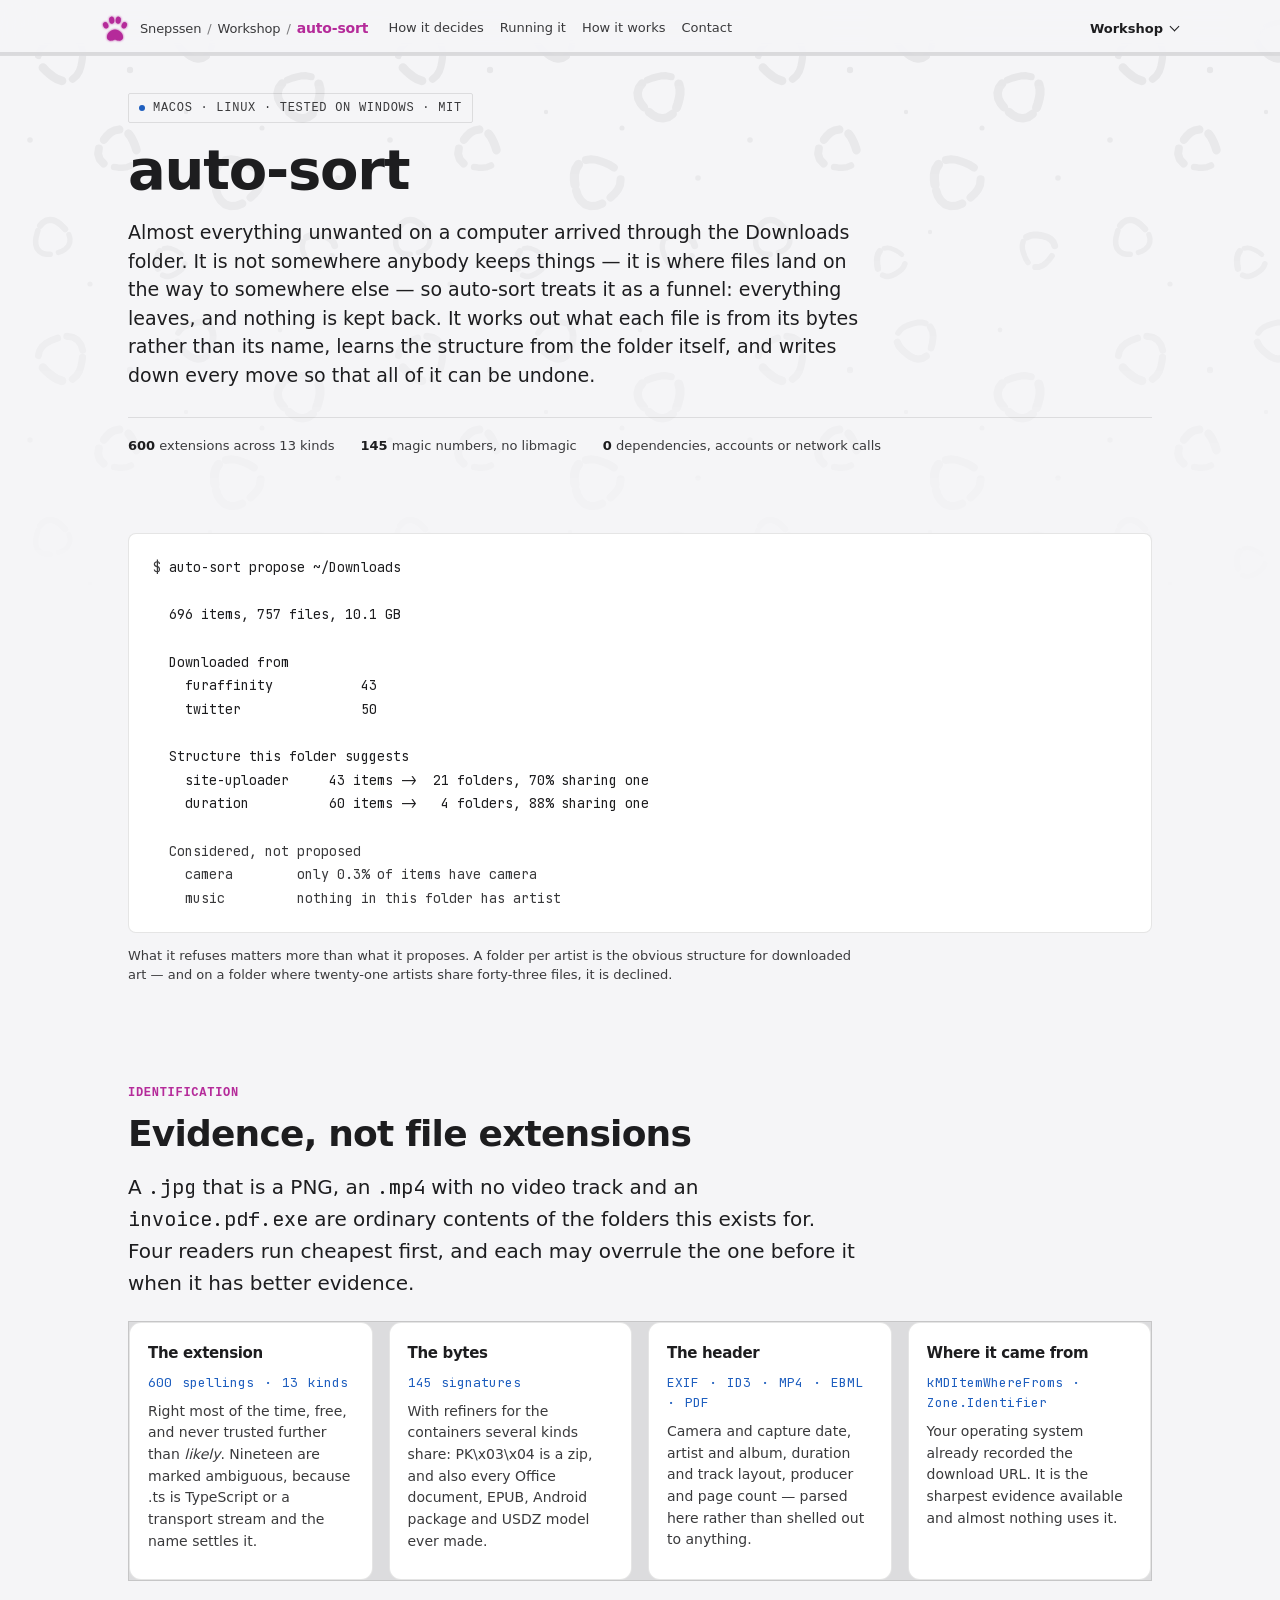
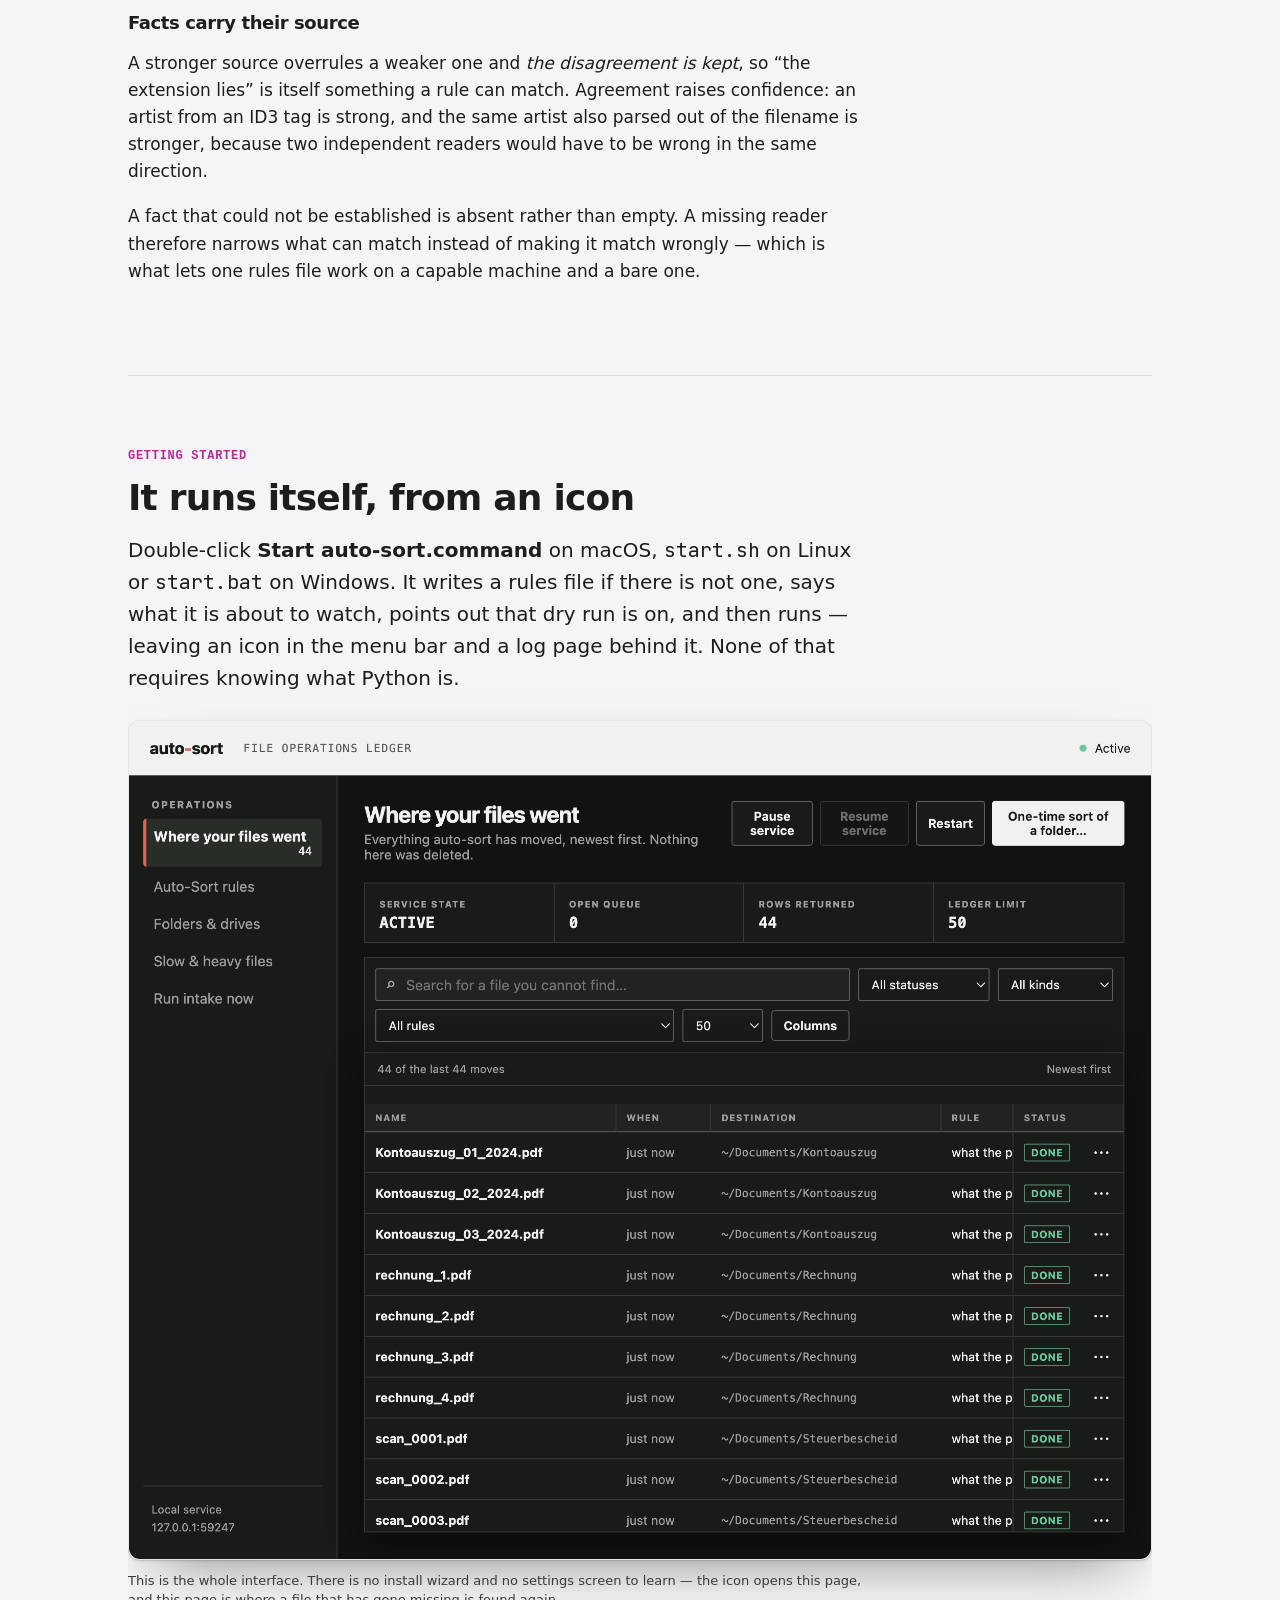
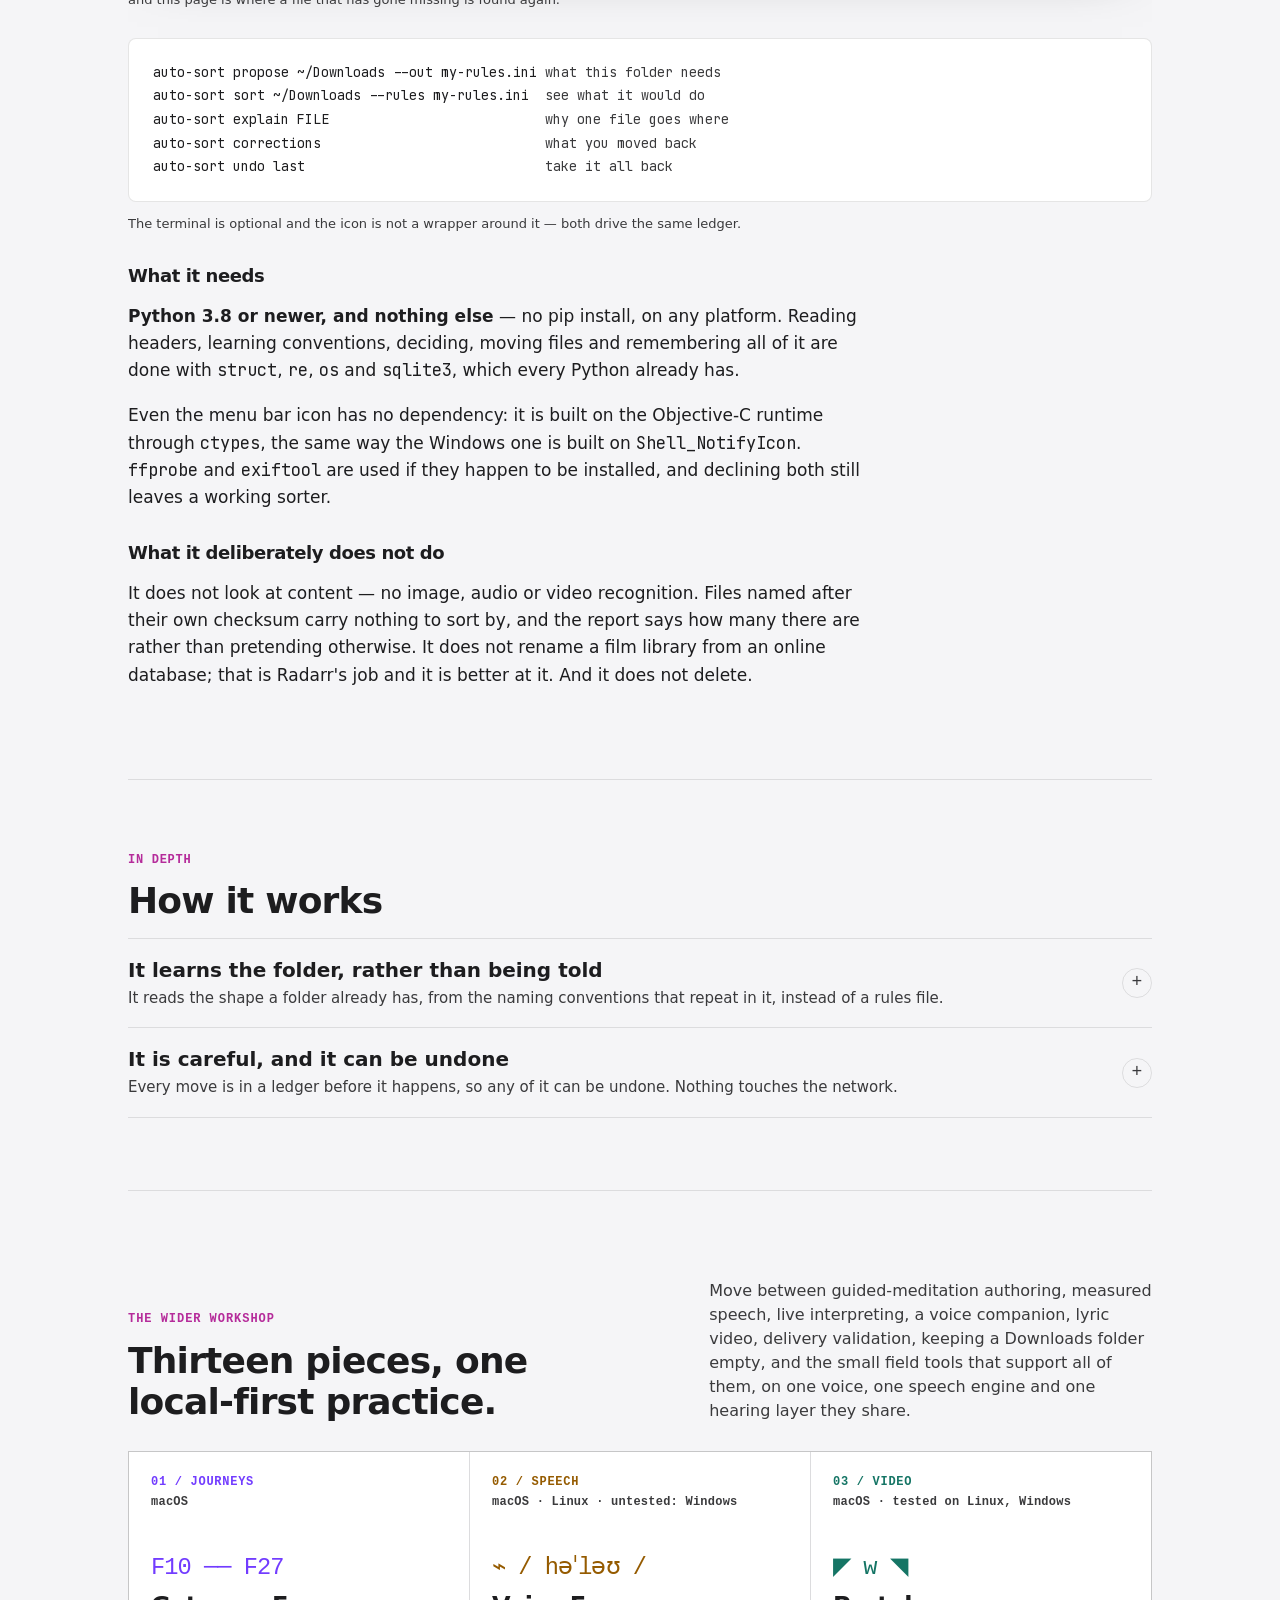
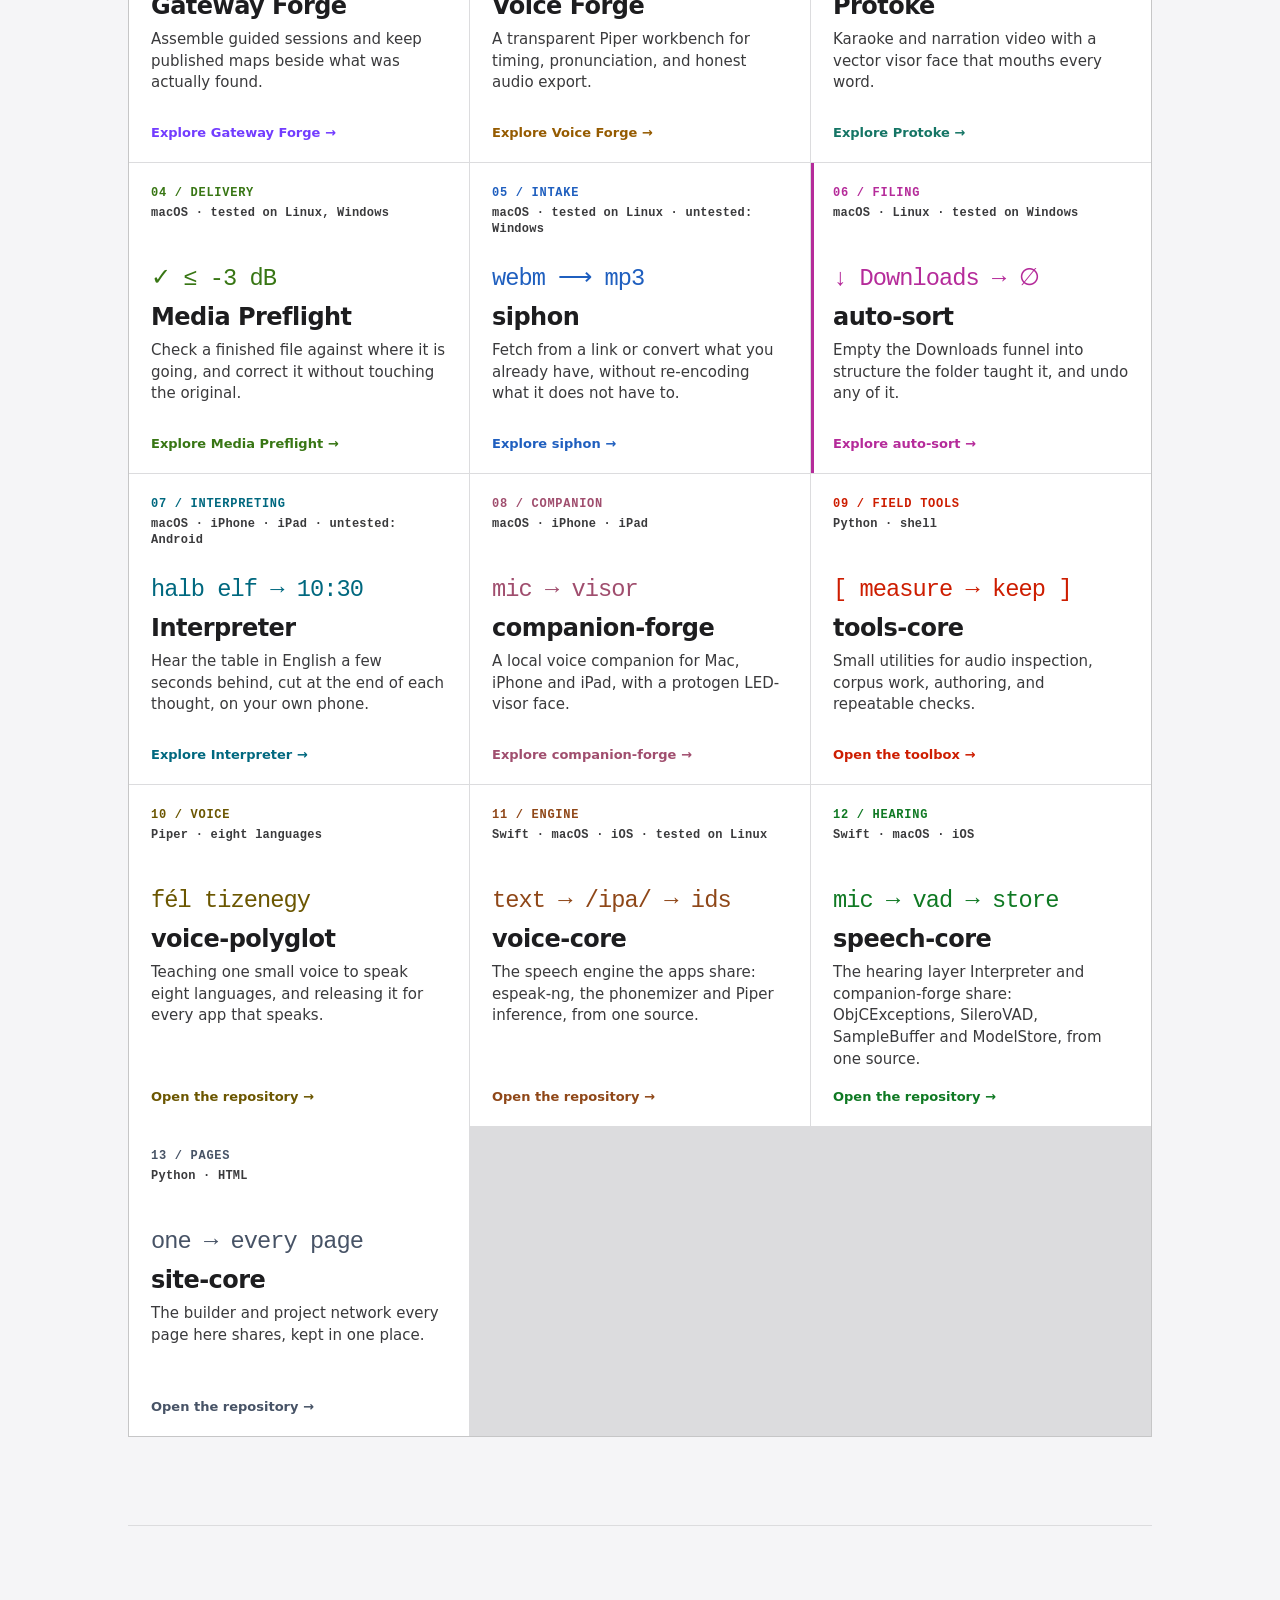
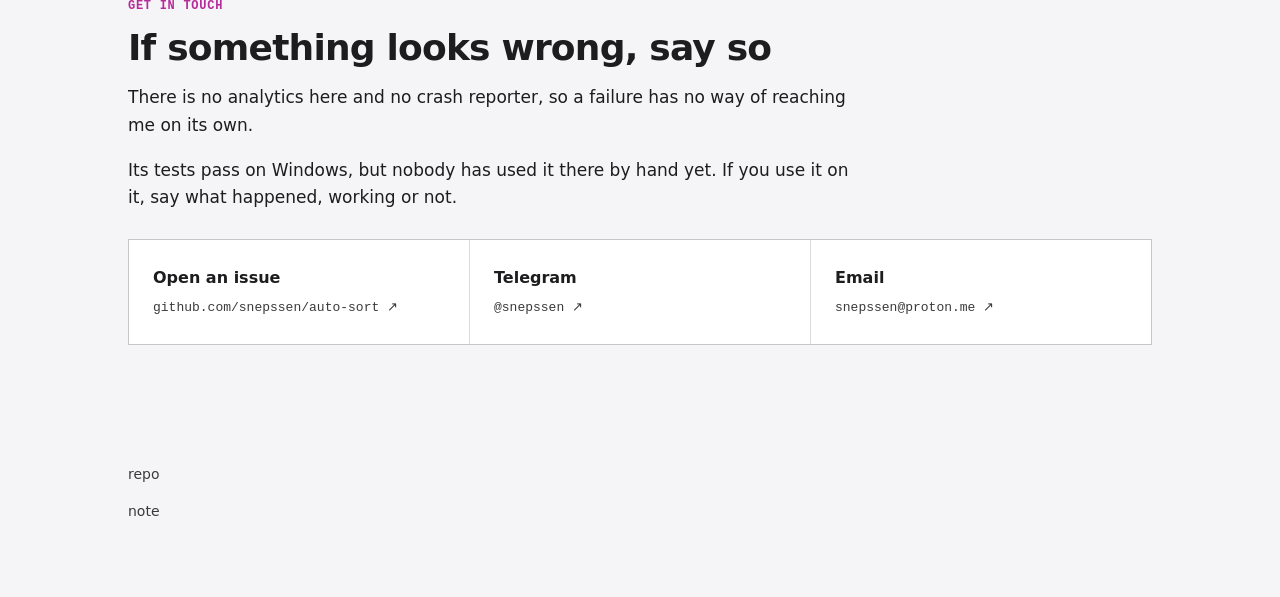
==== commit fbd6d436: "Workshop pages: the paw on its own, the rosettes as a coat (from site-core)" ====
--- a/docs/index.html
+++ b/docs/index.html
@@ -23,66 +23,20 @@
 <body data-project="auto-sort">
 
 <span class="ecosystem-page-top" id="page-top" aria-hidden="true"></span>
-<span class="ecosystem-mark ecosystem-mark--piece" aria-hidden="true">
-        <svg class="ecosystem-mark__art" viewBox="-100 -100 200 200" focusable="false">
-          <defs>
-            <radialGradient id="piece-fur" cx="-22" cy="-30" r="150" gradientUnits="userSpaceOnUse">
-              <stop offset="0" stop-color="#8b8781"/>
-              <stop offset=".5" stop-color="#615e59"/>
-              <stop offset="1" stop-color="#33312e"/>
-            </radialGradient>
-            <filter id="piece-glow" x="-60%" y="-60%" width="220%" height="220%">
-              <feGaussianBlur stdDeviation="5" result="soft"/>
-              <feMerge><feMergeNode in="soft"/><feMergeNode in="SourceGraphic"/></feMerge>
-            </filter>
-            <filter id="piece-haze" x="-80%" y="-80%" width="260%" height="260%">
-              <feGaussianBlur stdDeviation="5"/>
-            </filter>
-            <clipPath id="piece-disc"><circle r="100"/></clipPath>
-          </defs>
-          <circle class="ecosystem-mark__fur" r="100" fill="url(#piece-fur)"/>
-          <g clip-path="url(#piece-disc)">
-            <g transform="translate(-56 -55) rotate(-20)"><ellipse class="ecosystem-mark__heart" rx="9.1" ry="7.2" filter="url(#piece-haze)"/><path class="ecosystem-mark__ring" stroke-width="5.9" d="M19.6,4.5L18.5,8.9L15.9,12.5L12.3,15.1L8.3,16.6L4.3,17.2"/><path class="ecosystem-mark__ring" stroke-width="5.8" d="M-1.5,17.5L-5.8,17.4L-10.3,16.4L-14.4,14.2L-17.6,10.5L-19.1,6.0"/><path class="ecosystem-mark__ring" stroke-width="5.9" d="M-17.7,-3.3L-16.1,-7.0L-14.2,-10.5L-11.9,-14.0L-8.9,-17.3L-5.0,-19.6"/><path class="ecosystem-mark__ring" stroke-width="7.0" d="M1.1,-20.4L5.6,-19.0L9.4,-16.3L12.3,-13.0L14.6,-9.5"/></g><g transform="translate(61 -47) rotate(25)"><ellipse class="ecosystem-mark__heart" rx="8.2" ry="6.5" filter="url(#piece-haze)"/><path class="ecosystem-mark__ring" stroke-width="6.7" d="M14.1,9.2L12.5,12.5L9.9,15.3L6.5,17.1L2.8,17.7L-0.9,17.1L-4.3,15.8L-7.2,14.0L-9.9,12.1L-12.5,10.1L-15.0,7.6"/><path class="ecosystem-mark__ring" stroke-width="7.8" d="M-17.8,2.7L-18.3,-1.5L-17.2,-5.6L-14.8,-9.0L-11.6,-11.5L-8.4,-13.3L-5.1,-14.9L-1.6,-16.2"/><path class="ecosystem-mark__ring" stroke-width="7.4" d="M4.4,-17.1L8.3,-16.2L11.7,-14.1L14.2,-10.9L15.4,-7.2L15.8,-3.4L15.7,0.1"/></g><g transform="translate(-60 54) rotate(14)"><ellipse class="ecosystem-mark__heart" rx="8.6" ry="6.8" filter="url(#piece-haze)"/><path class="ecosystem-mark__ring" stroke-width="7.1" d="M17.3,3.5L16.8,8.1L14.8,12.5L11.3,15.7L6.8,17.3"/><path class="ecosystem-mark__ring" stroke-width="6.5" d="M0.9,17.2L-2.7,16.4L-6.0,15.5L-9.4,14.3L-12.8,12.6L-15.9,10.1L-18.1,6.7"/><path class="ecosystem-mark__ring" stroke-width="5.6" d="M-19.2,0.8L-18.0,-3.7L-15.6,-7.5L-12.9,-10.6L-10.0,-13.3L-6.7,-16.0"/><path class="ecosystem-mark__ring" stroke-width="6.0" d="M-0.4,-18.9L4.0,-19.0L8.2,-17.5L11.5,-14.6L13.8,-11.0"/></g><g transform="translate(58 58) rotate(-30)"><ellipse class="ecosystem-mark__heart" rx="9.6" ry="7.6" filter="url(#piece-haze)"/><path class="ecosystem-mark__ring" stroke-width="8.5" d="M18.5,9.5L14.6,13.2L10.2,15.6L5.8,17.5L1.1,19.1"/><path class="ecosystem-mark__ring" stroke-width="6.8" d="M-7.3,19.7L-11.5,18.2L-15.1,15.3L-17.4,11.5L-18.6,7.3L-18.8,3.1L-18.4,-0.9"/><path class="ecosystem-mark__ring" stroke-width="7.7" d="M-17.3,-7.9L-15.7,-12.4L-13.0,-16.6L-8.9,-19.7L-4.0,-21.0L1.0,-20.4"/><path class="ecosystem-mark__ring" stroke-width="8.3" d="M9.1,-16.2L12.5,-13.6L15.7,-10.8L18.7,-7.3L20.8,-3.0L21.5,1.8L20.4,6.6"/></g>
-            <g class="ecosystem-mark__fine"><g transform="translate(4 -82) rotate(8)"><path class="ecosystem-mark__ring" stroke-width="3.9" d="M11.8,2.4L11.5,5.3L10.2,8.0L7.9,10.0L5.2,11.1L2.3,11.4L-0.4,11.1L-2.9,10.7L-5.5,10.0"/><path class="ecosystem-mark__ring" stroke-width="3.7" d="M-11.4,6.0L-12.5,3.2L-12.5,0.2L-11.6,-2.6L-10.1,-5.0L-8.5,-7.0L-6.7,-9.0L-4.7,-10.8"/><path class="ecosystem-mark__ring" stroke-width="5.1" d="M-1.2,-12.6L1.7,-12.8L4.5,-12.0L6.8,-10.3L8.5,-8.1L9.6,-5.8L10.5,-3.4L11.2,-1.0L11.7,1.6"/></g><g transform="translate(-87 1) rotate(70)"><path class="ecosystem-mark__ring" stroke-width="4.3" d="M9.8,4.2L9.2,6.5L7.9,8.6L6.1,10.2L3.7,11.1L1.3,11.2L-1.1,10.7L-3.2,9.8L-5.1,8.8"/><path class="ecosystem-mark__ring" stroke-width="4.8" d="M-9.8,5.2L-11.2,3.1L-11.9,0.5L-11.5,-2.2L-10.3,-4.5L-8.6,-6.4L-6.7,-7.8L-4.7,-9.0"/><path class="ecosystem-mark__ring" stroke-width="4.1" d="M-1.1,-10.7L1.3,-11.2L3.9,-11.1L6.3,-10.1L8.1,-8.3L9.3,-6.1L9.9,-3.7L10.1,-1.4L10.1,0.8L10.0,3.1"/></g><g transform="translate(89 7) rotate(-60)"><path class="ecosystem-mark__ring" stroke-width="4.7" d="M9.7,4.9L8.8,7.3L7.1,9.4L4.8,10.8L2.1,11.3L-0.5,10.9L-2.8,9.9L-4.9,8.8L-7.0,7.6L-8.9,6.1"/><path class="ecosystem-mark__ring" stroke-width="4.0" d="M-11.0,3.4L-11.8,1.0L-11.7,-1.5L-10.8,-3.8L-9.3,-5.7L-7.5,-7.2L-5.7,-8.4L-3.8,-9.5"/><path class="ecosystem-mark__ring" stroke-width="3.3" d="M1.3,-11.2L3.9,-11.1L6.4,-10.0L8.3,-8.1L9.4,-5.8L10.0,-3.4L10.1,-1.0L10.1,1.3L9.9,3.7"/></g><g transform="translate(-3 86) rotate(-10)"><path class="ecosystem-mark__ring" stroke-width="4.2" d="M13.3,4.4L11.9,7.2L9.6,9.3L6.9,10.7L4.2,11.4L1.5,11.9L-1.2,12.2L-4.0,12.2L-7.0,11.5L-9.7,10.0"/><path class="ecosystem-mark__ring" stroke-width="4.7" d="M-12.4,6.3L-12.9,3.3L-12.6,0.3L-11.9,-2.4L-10.9,-4.9L-9.8,-7.3L-8.4,-9.8L-6.3,-12.0"/><path class="ecosystem-mark__ring" stroke-width="4.1" d="M-2.4,-13.8L0.6,-13.9L3.3,-13.0L5.7,-11.4L7.6,-9.5L9.3,-7.6L10.8,-5.5L12.2,-3.3L13.3,-0.7L13.6,2.2L13.1,5.1"/></g><circle class="ecosystem-mark__spot" cx="-30" cy="-80" r="3.6"/><circle class="ecosystem-mark__spot" cx="34" cy="-78" r="3"/><circle class="ecosystem-mark__spot" cx="-84" cy="-30" r="3"/><circle class="ecosystem-mark__spot" cx="86" cy="-24" r="3.6"/><circle class="ecosystem-mark__spot" cx="-84" cy="32" r="3"/><circle class="ecosystem-mark__spot" cx="84" cy="34" r="3"/><circle class="ecosystem-mark__spot" cx="-28" cy="82" r="3.6"/><circle class="ecosystem-mark__spot" cx="30" cy="84" r="3"/><circle class="ecosystem-mark__spot" cx="-22" cy="-60" r="2.2"/><circle class="ecosystem-mark__spot" cx="24" cy="64" r="2.2"/></g>
-          </g>
-          <circle class="ecosystem-mark__rim" r="96.5"/>
-          <g class="ecosystem-mark__paw" filter="url(#piece-glow)" transform="translate(0 6) scale(.84)">
-            <path d="M0,8 C14,8 27,21 27,33 C27,43 18,47 10,45 C5,44 3,41 0,41 C-3,41 -5,44 -10,45 C-18,47 -27,43 -27,33 C-27,21 -14,8 0,8 Z"/>
-            <ellipse cx="-31" cy="-6" rx="8.5" ry="11" transform="rotate(-24 -31 -6)"/>
-            <ellipse cx="-11" cy="-23" rx="8.5" ry="12" transform="rotate(-8 -11 -23)"/>
-            <ellipse cx="11" cy="-23" rx="8.5" ry="12" transform="rotate(8 11 -23)"/>
-            <ellipse cx="31" cy="-6" rx="8.5" ry="11" transform="rotate(24 31 -6)"/>
-          </g>
-        </svg>
-      </span>
+<span class="ecosystem-coat" aria-hidden="true"></span>
 <nav class="ecosystem-rail" aria-label="Snepssen project network">
   <div class="ecosystem-progress" aria-hidden="true"><span></span></div>
   <div class="ecosystem-rail__inner">
     <a class="ecosystem-rail__home" href="#page-top">
       <span class="ecosystem-mark" aria-hidden="true">
-        <svg class="ecosystem-mark__art" viewBox="-100 -100 200 200" focusable="false">
+        <svg class="ecosystem-mark__art" viewBox="-50 -50 100 100" focusable="false">
           <defs>
-            <radialGradient id="rail-fur" cx="-22" cy="-30" r="150" gradientUnits="userSpaceOnUse">
-              <stop offset="0" stop-color="#8b8781"/>
-              <stop offset=".5" stop-color="#615e59"/>
-              <stop offset="1" stop-color="#33312e"/>
-            </radialGradient>
-            <filter id="rail-glow" x="-60%" y="-60%" width="220%" height="220%">
-              <feGaussianBlur stdDeviation="5" result="soft"/>
+            <filter id="ecosystem-glow" x="-60%" y="-60%" width="220%" height="220%">
+              <feGaussianBlur stdDeviation="4" result="soft"/>
               <feMerge><feMergeNode in="soft"/><feMergeNode in="SourceGraphic"/></feMerge>
             </filter>
-            <filter id="rail-haze" x="-80%" y="-80%" width="260%" height="260%">
-              <feGaussianBlur stdDeviation="5"/>
-            </filter>
-            <clipPath id="rail-disc"><circle r="100"/></clipPath>
           </defs>
-          <circle class="ecosystem-mark__fur" r="100" fill="url(#rail-fur)"/>
-          <g clip-path="url(#rail-disc)">
-            <g transform="translate(-56 -55) rotate(-20)"><ellipse class="ecosystem-mark__heart" rx="9.1" ry="7.2" filter="url(#rail-haze)"/><path class="ecosystem-mark__ring" stroke-width="5.9" d="M19.6,4.5L18.5,8.9L15.9,12.5L12.3,15.1L8.3,16.6L4.3,17.2"/><path class="ecosystem-mark__ring" stroke-width="5.8" d="M-1.5,17.5L-5.8,17.4L-10.3,16.4L-14.4,14.2L-17.6,10.5L-19.1,6.0"/><path class="ecosystem-mark__ring" stroke-width="5.9" d="M-17.7,-3.3L-16.1,-7.0L-14.2,-10.5L-11.9,-14.0L-8.9,-17.3L-5.0,-19.6"/><path class="ecosystem-mark__ring" stroke-width="7.0" d="M1.1,-20.4L5.6,-19.0L9.4,-16.3L12.3,-13.0L14.6,-9.5"/></g><g transform="translate(61 -47) rotate(25)"><ellipse class="ecosystem-mark__heart" rx="8.2" ry="6.5" filter="url(#rail-haze)"/><path class="ecosystem-mark__ring" stroke-width="6.7" d="M14.1,9.2L12.5,12.5L9.9,15.3L6.5,17.1L2.8,17.7L-0.9,17.1L-4.3,15.8L-7.2,14.0L-9.9,12.1L-12.5,10.1L-15.0,7.6"/><path class="ecosystem-mark__ring" stroke-width="7.8" d="M-17.8,2.7L-18.3,-1.5L-17.2,-5.6L-14.8,-9.0L-11.6,-11.5L-8.4,-13.3L-5.1,-14.9L-1.6,-16.2"/><path class="ecosystem-mark__ring" stroke-width="7.4" d="M4.4,-17.1L8.3,-16.2L11.7,-14.1L14.2,-10.9L15.4,-7.2L15.8,-3.4L15.7,0.1"/></g><g transform="translate(-60 54) rotate(14)"><ellipse class="ecosystem-mark__heart" rx="8.6" ry="6.8" filter="url(#rail-haze)"/><path class="ecosystem-mark__ring" stroke-width="7.1" d="M17.3,3.5L16.8,8.1L14.8,12.5L11.3,15.7L6.8,17.3"/><path class="ecosystem-mark__ring" stroke-width="6.5" d="M0.9,17.2L-2.7,16.4L-6.0,15.5L-9.4,14.3L-12.8,12.6L-15.9,10.1L-18.1,6.7"/><path class="ecosystem-mark__ring" stroke-width="5.6" d="M-19.2,0.8L-18.0,-3.7L-15.6,-7.5L-12.9,-10.6L-10.0,-13.3L-6.7,-16.0"/><path class="ecosystem-mark__ring" stroke-width="6.0" d="M-0.4,-18.9L4.0,-19.0L8.2,-17.5L11.5,-14.6L13.8,-11.0"/></g><g transform="translate(58 58) rotate(-30)"><ellipse class="ecosystem-mark__heart" rx="9.6" ry="7.6" filter="url(#rail-haze)"/><path class="ecosystem-mark__ring" stroke-width="8.5" d="M18.5,9.5L14.6,13.2L10.2,15.6L5.8,17.5L1.1,19.1"/><path class="ecosystem-mark__ring" stroke-width="6.8" d="M-7.3,19.7L-11.5,18.2L-15.1,15.3L-17.4,11.5L-18.6,7.3L-18.8,3.1L-18.4,-0.9"/><path class="ecosystem-mark__ring" stroke-width="7.7" d="M-17.3,-7.9L-15.7,-12.4L-13.0,-16.6L-8.9,-19.7L-4.0,-21.0L1.0,-20.4"/><path class="ecosystem-mark__ring" stroke-width="8.3" d="M9.1,-16.2L12.5,-13.6L15.7,-10.8L18.7,-7.3L20.8,-3.0L21.5,1.8L20.4,6.6"/></g>
-            <g class="ecosystem-mark__fine"><g transform="translate(4 -82) rotate(8)"><path class="ecosystem-mark__ring" stroke-width="3.9" d="M11.8,2.4L11.5,5.3L10.2,8.0L7.9,10.0L5.2,11.1L2.3,11.4L-0.4,11.1L-2.9,10.7L-5.5,10.0"/><path class="ecosystem-mark__ring" stroke-width="3.7" d="M-11.4,6.0L-12.5,3.2L-12.5,0.2L-11.6,-2.6L-10.1,-5.0L-8.5,-7.0L-6.7,-9.0L-4.7,-10.8"/><path class="ecosystem-mark__ring" stroke-width="5.1" d="M-1.2,-12.6L1.7,-12.8L4.5,-12.0L6.8,-10.3L8.5,-8.1L9.6,-5.8L10.5,-3.4L11.2,-1.0L11.7,1.6"/></g><g transform="translate(-87 1) rotate(70)"><path class="ecosystem-mark__ring" stroke-width="4.3" d="M9.8,4.2L9.2,6.5L7.9,8.6L6.1,10.2L3.7,11.1L1.3,11.2L-1.1,10.7L-3.2,9.8L-5.1,8.8"/><path class="ecosystem-mark__ring" stroke-width="4.8" d="M-9.8,5.2L-11.2,3.1L-11.9,0.5L-11.5,-2.2L-10.3,-4.5L-8.6,-6.4L-6.7,-7.8L-4.7,-9.0"/><path class="ecosystem-mark__ring" stroke-width="4.1" d="M-1.1,-10.7L1.3,-11.2L3.9,-11.1L6.3,-10.1L8.1,-8.3L9.3,-6.1L9.9,-3.7L10.1,-1.4L10.1,0.8L10.0,3.1"/></g><g transform="translate(89 7) rotate(-60)"><path class="ecosystem-mark__ring" stroke-width="4.7" d="M9.7,4.9L8.8,7.3L7.1,9.4L4.8,10.8L2.1,11.3L-0.5,10.9L-2.8,9.9L-4.9,8.8L-7.0,7.6L-8.9,6.1"/><path class="ecosystem-mark__ring" stroke-width="4.0" d="M-11.0,3.4L-11.8,1.0L-11.7,-1.5L-10.8,-3.8L-9.3,-5.7L-7.5,-7.2L-5.7,-8.4L-3.8,-9.5"/><path class="ecosystem-mark__ring" stroke-width="3.3" d="M1.3,-11.2L3.9,-11.1L6.4,-10.0L8.3,-8.1L9.4,-5.8L10.0,-3.4L10.1,-1.0L10.1,1.3L9.9,3.7"/></g><g transform="translate(-3 86) rotate(-10)"><path class="ecosystem-mark__ring" stroke-width="4.2" d="M13.3,4.4L11.9,7.2L9.6,9.3L6.9,10.7L4.2,11.4L1.5,11.9L-1.2,12.2L-4.0,12.2L-7.0,11.5L-9.7,10.0"/><path class="ecosystem-mark__ring" stroke-width="4.7" d="M-12.4,6.3L-12.9,3.3L-12.6,0.3L-11.9,-2.4L-10.9,-4.9L-9.8,-7.3L-8.4,-9.8L-6.3,-12.0"/><path class="ecosystem-mark__ring" stroke-width="4.1" d="M-2.4,-13.8L0.6,-13.9L3.3,-13.0L5.7,-11.4L7.6,-9.5L9.3,-7.6L10.8,-5.5L12.2,-3.3L13.3,-0.7L13.6,2.2L13.1,5.1"/></g><circle class="ecosystem-mark__spot" cx="-30" cy="-80" r="3.6"/><circle class="ecosystem-mark__spot" cx="34" cy="-78" r="3"/><circle class="ecosystem-mark__spot" cx="-84" cy="-30" r="3"/><circle class="ecosystem-mark__spot" cx="86" cy="-24" r="3.6"/><circle class="ecosystem-mark__spot" cx="-84" cy="32" r="3"/><circle class="ecosystem-mark__spot" cx="84" cy="34" r="3"/><circle class="ecosystem-mark__spot" cx="-28" cy="82" r="3.6"/><circle class="ecosystem-mark__spot" cx="30" cy="84" r="3"/><circle class="ecosystem-mark__spot" cx="-22" cy="-60" r="2.2"/><circle class="ecosystem-mark__spot" cx="24" cy="64" r="2.2"/></g>
-          </g>
-          <circle class="ecosystem-mark__rim" r="96.5"/>
-          <g class="ecosystem-mark__paw" filter="url(#rail-glow)" transform="translate(0 6) scale(.84)">
+          <g class="ecosystem-mark__paw" filter="url(#ecosystem-glow)" transform="translate(0 -3)">
             <path d="M0,8 C14,8 27,21 27,33 C27,43 18,47 10,45 C5,44 3,41 0,41 C-3,41 -5,44 -10,45 C-18,47 -27,43 -27,33 C-27,21 -14,8 0,8 Z"/>
             <ellipse cx="-31" cy="-6" rx="8.5" ry="11" transform="rotate(-24 -31 -6)"/>
             <ellipse cx="-11" cy="-23" rx="8.5" ry="12" transform="rotate(-8 -11 -23)"/>
--- a/docs/ecosystem.css
+++ b/docs/ecosystem.css
@@ -64,6 +64,7 @@
    text, eyebrows and card glyphs. */
 @media (prefers-color-scheme: light) {
   :root:not([data-theme="dark"]) {
+    --eco-coat: 0.06;
     color-scheme: light;
     --eco-gateway: #723cff;
     --eco-voice: #955b00;
@@ -101,6 +102,7 @@
   }
 }
 :root[data-theme="light"] {
+  --eco-coat: 0.06;
   color-scheme: light;
   --eco-gateway: #723cff;
   --eco-voice: #955b00;
@@ -482,60 +484,39 @@
 }
 
 /* ---------------------------------------------------------- the snow leopard */
-/* The paw, the rim and the rosettes' hearts glow in --eco-glow: the page's own
-   accent on a project page, and on the hub an ease through every accent. */
+/* The paw in the bar glows in --eco-glow: the page's own accent on a project
+   page, and on the hub an ease through every accent. */
 .ecosystem-mark {
   position: relative;
   display: block;
   flex: 0 0 auto;
-  width: 32px;
-  height: 32px;
-  border-radius: 50%;
-  box-shadow: 0 0 0 1px rgba(255, 255, 255, 0.08), 0 0 14px -4px var(--eco-glow);
+  width: 30px;
+  height: 30px;
 }
 .ecosystem-mark__art { display: block; width: 100%; height: 100%; overflow: visible; }
-.ecosystem-mark__ring {
-  fill: none;
-  stroke: #1b1a18;
-  stroke-opacity: 0.9;
-  stroke-linecap: round;
-  stroke-linejoin: round;
-}
-.ecosystem-mark__spot { fill: #1b1a18; opacity: 0.85; }
-.ecosystem-mark__heart { fill: var(--eco-glow); opacity: 0.3; }
-.ecosystem-mark__rim { fill: none; stroke: var(--eco-glow); stroke-width: 2; opacity: 0.5; }
 .ecosystem-mark__paw { fill: var(--eco-glow); animation: ecosystem-breathe 7s ease-in-out infinite; }
-/* At 32px the fine spots are noise and the paw wants a little more room. */
-.ecosystem-mark:not(.ecosystem-mark--piece) .ecosystem-mark__fine { display: none; }
-.ecosystem-mark:not(.ecosystem-mark--piece) .ecosystem-mark__paw { transform: translate(0, 6px) scale(1.02); }
-@keyframes ecosystem-breathe { 0%, 100% { opacity: 0.82; } 50% { opacity: 1; } }
+@keyframes ecosystem-breathe { 0%, 100% { opacity: 0.8; } 50% { opacity: 1; } }
 @media (prefers-reduced-motion: reduce) { .ecosystem-mark__paw { animation: none; } }
-.ecosystem-mark--piece {
+
+/* The coat: a few dark rosettes on the page itself, near the top, fading out
+   before the reading starts. Tone on tone, so it is felt more than seen. */
+.ecosystem-coat {
   position: absolute;
   z-index: -1;
-  top: calc(var(--eco-bar) + 48px);
-  right: max(28px, calc((100% - var(--eco-frame)) / 2));
-  width: 196px;
-  height: 196px;
+  top: 0;
+  left: 0;
+  right: 0;
+  height: 620px;
   pointer-events: none;
-  box-shadow: 0 0 0 1px rgba(255, 255, 255, 0.06), 0 18px 40px rgba(0, 0, 0, 0.18),
-              0 0 60px -18px var(--eco-glow);
+  opacity: var(--eco-coat, 0.5);
+  background: url("data:image/svg+xml,%3Csvg xmlns='http://www.w3.org/2000/svg' width='360' height='300' viewBox='0 0 360 300'%3E%3Cg fill='none' stroke='%23000' stroke-linecap='round' stroke-linejoin='round'%3E%3Cg transform='translate%2862 58%29 rotate%28-20%29'%3E%3Cpath stroke-width='7.3' d='M19.5 6.4L17.3 10.5L14.8 14.5L11.7 18.4L7.6 21.6L2.6 23.5'/%3E%3Cpath stroke-width='8.8' d='M-7.8 21.5L-11.7 18.3L-14.7 14.6L-17.1 10.8L-19.3 6.8L-21.2 2.5'/%3E%3Cpath stroke-width='6.9' d='M-21.4 -10.3L-18.6 -14.5L-14.7 -17.5L-10.3 -19.2L-5.8 -20.0L-1.4 -20.2L2.8 -20.2'/%3E%3Cpath stroke-width='6.9' d='M11.9 -18.8L17.0 -16.1L20.7 -11.6L22.4 -6.0L22.1 -0.3'/%3E%3C/g%3E%3Cg transform='translate%28196 40%29 rotate%2825%29'%3E%3Cpath stroke-width='7.3' d='M16.1 10.2L13.7 13.8L10.1 16.3L6.0 17.4L1.9 17.3L-1.9 16.6L-5.5 15.6L-9.1 14.4L-12.7 12.7L-15.9 10.0'/%3E%3Cpath stroke-width='5.9' d='M-19.2 1.2L-18.3 -2.8L-16.5 -6.4L-14.1 -9.3L-11.5 -11.9L-8.9 -14.3L-5.8 -16.6L-2.2 -18.4L1.8 -19.1'/%3E%3Cpath stroke-width='6.9' d='M7.3 -17.9L11.1 -15.1L13.7 -11.2L15.2 -7.2L16.3 -3.2L17.1 0.9'/%3E%3C/g%3E%3Cg transform='translate%28300 96%29 rotate%28-35%29'%3E%3Cpath stroke-width='9.1' d='M22.3 0.9L20.4 5.8L17.5 9.9L14.2 13.2L10.7 16.2L6.9 19.0'/%3E%3Cpath stroke-width='8.5' d='M0.2 21.9L-5.3 22.0L-10.5 19.9L-14.4 16.1L-16.9 11.4L-18.3 6.6'/%3E%3Cpath stroke-width='8.5' d='M-19.6 -0.1L-20.0 -5.1L-19.2 -10.3L-16.7 -15.2L-12.5 -18.8L-7.3 -20.5'/%3E%3Cpath stroke-width='7.2' d='M-1.1 -20.3L3.5 -19.2L7.9 -17.7L12.3 -15.9L16.6 -13.2L20.2 -9.4'/%3E%3C/g%3E%3Cg transform='translate%28118 150%29 rotate%2810%29'%3E%3Cpath stroke-width='6.6' d='M15.5 13.0L11.6 15.5L7.3 16.8L3.2 17.3L-0.9 17.5'/%3E%3Cpath stroke-width='8.0' d='M-11.8 15.8L-16.3 12.4L-18.9 7.4L-19.1 1.8'/%3E%3Cpath stroke-width='8.3' d='M-15.7 -7.6L-13.6 -11.5L-10.8 -15.4L-7.0 -18.6L-2.2 -20.4'/%3E%3Cpath stroke-width='8.6' d='M7.5 -17.9L11.0 -14.6L13.7 -10.9L16.1 -7.2L18.2 -3.1'/%3E%3C/g%3E%3Cg transform='translate%28236 182%29 rotate%2840%29'%3E%3Cpath stroke-width='8.4' d='M18.6 12.5L15.9 17.5L11.7 21.7L6.3 24.0L0.4 24.0L-5.1 22.2L-9.7 19.3'/%3E%3Cpath stroke-width='9.2' d='M-14.4 15.5L-18.0 12.2L-21.3 8.2L-23.8 3.3L-24.7 -2.3'/%3E%3Cpath stroke-width='7.9' d='M-22.0 -10.3L-18.4 -14.3L-14.0 -17.1L-9.6 -19.0L-5.2 -20.6L-0.5 -21.9L4.5 -22.6'/%3E%3Cpath stroke-width='8.1' d='M17.1 -17.9L20.3 -13.2L21.7 -7.8L21.7 -2.5L21.1 2.5'/%3E%3C/g%3E%3Cg transform='translate%2852 238%29 rotate%28-50%29'%3E%3Cpath stroke-width='5.3' d='M13.5 10.7L11.2 14.1L7.9 16.6L3.9 17.7L-0.1 17.3L-3.8 16.0L-7.0 14.1'/%3E%3Cpath stroke-width='5.6' d='M-13.6 9.1L-16.0 6.3L-17.8 2.8L-18.3 -1.1L-17.5 -4.9L-15.4 -8.3L-12.6 -10.8L-9.6 -12.7L-6.5 -14.2L-3.4 -15.6'/%3E%3Cpath stroke-width='6.3' d='M1.8 -17.0L5.6 -16.9L9.4 -15.7L12.5 -13.2L14.6 -9.9L15.6 -6.1L15.8 -2.5L15.6 1.0L15.2 4.4'/%3E%3C/g%3E%3Cg transform='translate%28318 250%29 rotate%2815%29'%3E%3Cpath stroke-width='5.9' d='M15.0 2.0L13.8 5.1L12.4 8.1L10.7 11.1L8.4 13.9L5.4 16.1L1.7 17.2'/%3E%3Cpath stroke-width='5.5' d='M-6.4 14.7L-9.2 12.1L-11.4 9.3L-13.4 6.5L-15.2 3.3L-16.4 -0.4L-16.5 -4.4'/%3E%3Cpath stroke-width='6.9' d='M-14.3 -9.4L-11.4 -11.9L-8.0 -13.5L-4.5 -14.3L-1.2 -14.7L2.2 -14.9L5.8 -14.7L9.4 -13.7L12.7 -11.6L15.0 -8.5'/%3E%3C/g%3E%3Cg transform='translate%28170 262%29 rotate%28-5%29'%3E%3Cpath stroke-width='5.6' d='M14.6 3.2L13.1 6.0L11.0 8.3L8.5 10.0L6.1 11.4L3.5 12.6L0.8 13.6L-2.3 14.2L-5.5 13.9L-8.5 12.5'/%3E%3Cpath stroke-width='6.4' d='M-12.6 5.6L-12.9 2.6L-12.9 -0.3L-12.7 -3.2L-12.2 -6.1L-11.1 -9.1L-9.2 -11.8'/%3E%3Cpath stroke-width='4.8' d='M-4.7 -14.2L-1.1 -14.4L2.1 -13.5L5.0 -12.0L7.6 -10.4L10.1 -8.6L12.5 -6.3'/%3E%3C/g%3E%3C/g%3E%3Cg fill='%23000'%3E%3Ccircle cx='130' cy='70' r='3.2'/%3E%3Ccircle cx='262' cy='128' r='2.6'/%3E%3Ccircle cx='30' cy='140' r='2.8'/%3E%3Ccircle cx='186' cy='112' r='2.2'/%3E%3Ccircle cx='90' cy='284' r='2.6'/%3E%3Ccircle cx='280' cy='30' r='2.4'/%3E%3Ccircle cx='338' cy='178' r='2.8'/%3E%3Ccircle cx='210' cy='232' r='2.2'/%3E%3C/g%3E%3C/svg%3E") 0 0 / 360px 300px repeat;
+  -webkit-mask-image: linear-gradient(to bottom, #000 0, rgba(0, 0, 0, 0.6) 45%, transparent 100%);
+  mask-image: linear-gradient(to bottom, #000 0, rgba(0, 0, 0, 0.6) 45%, transparent 100%);
 }
 
 header.mast, header#top {
   border-bottom: 0;
   padding: 36px 0 8px;
-}
-@media (min-width: 900px) {
-  /* header#top, with the id: the rule above names the id, and an id beats
-     any number of classes, so the room for the mark never applied before. */
-  body:not([data-project="tools-core"]) header#top.mast {
-    min-height: 260px;
-    padding-right: 244px;
-    display: flex;
-    flex-direction: column;
-    justify-content: center;
-  }
 }
 
 /* ------------------------------------------------------------- the folds */
@@ -725,17 +706,10 @@
 
 /* ------------------------------------------------- tools-core, same system */
 body[data-project="tools-core"]::before { content: none; display: none; }
-body[data-project="tools-core"] .ecosystem-mark--piece {
-  top: calc(var(--eco-bar) + 28px);
-  right: 50%;
-  width: 148px;
-  height: 148px;
-  transform: translateX(50%);
-}
 /* header#top sets padding with an id, which beats a class. Repeat the id. */
 body[data-project="tools-core"] header#top.hero {
   min-height: 0;
-  padding: 208px 0 56px;
+  padding: 72px 0 56px;
   border-bottom: 1px solid var(--line);
 }
 body[data-project="tools-core"] .hero-grid {
@@ -850,7 +824,6 @@
 }
 
 @media (max-width: 900px) {
-  .ecosystem-mark--piece { display: none; }
   body[data-project="tools-core"] header#top.hero { padding: 28px 0 40px; }
   .ecosystem-more__head,
   body[data-project="tools-core"] .hero-grid,
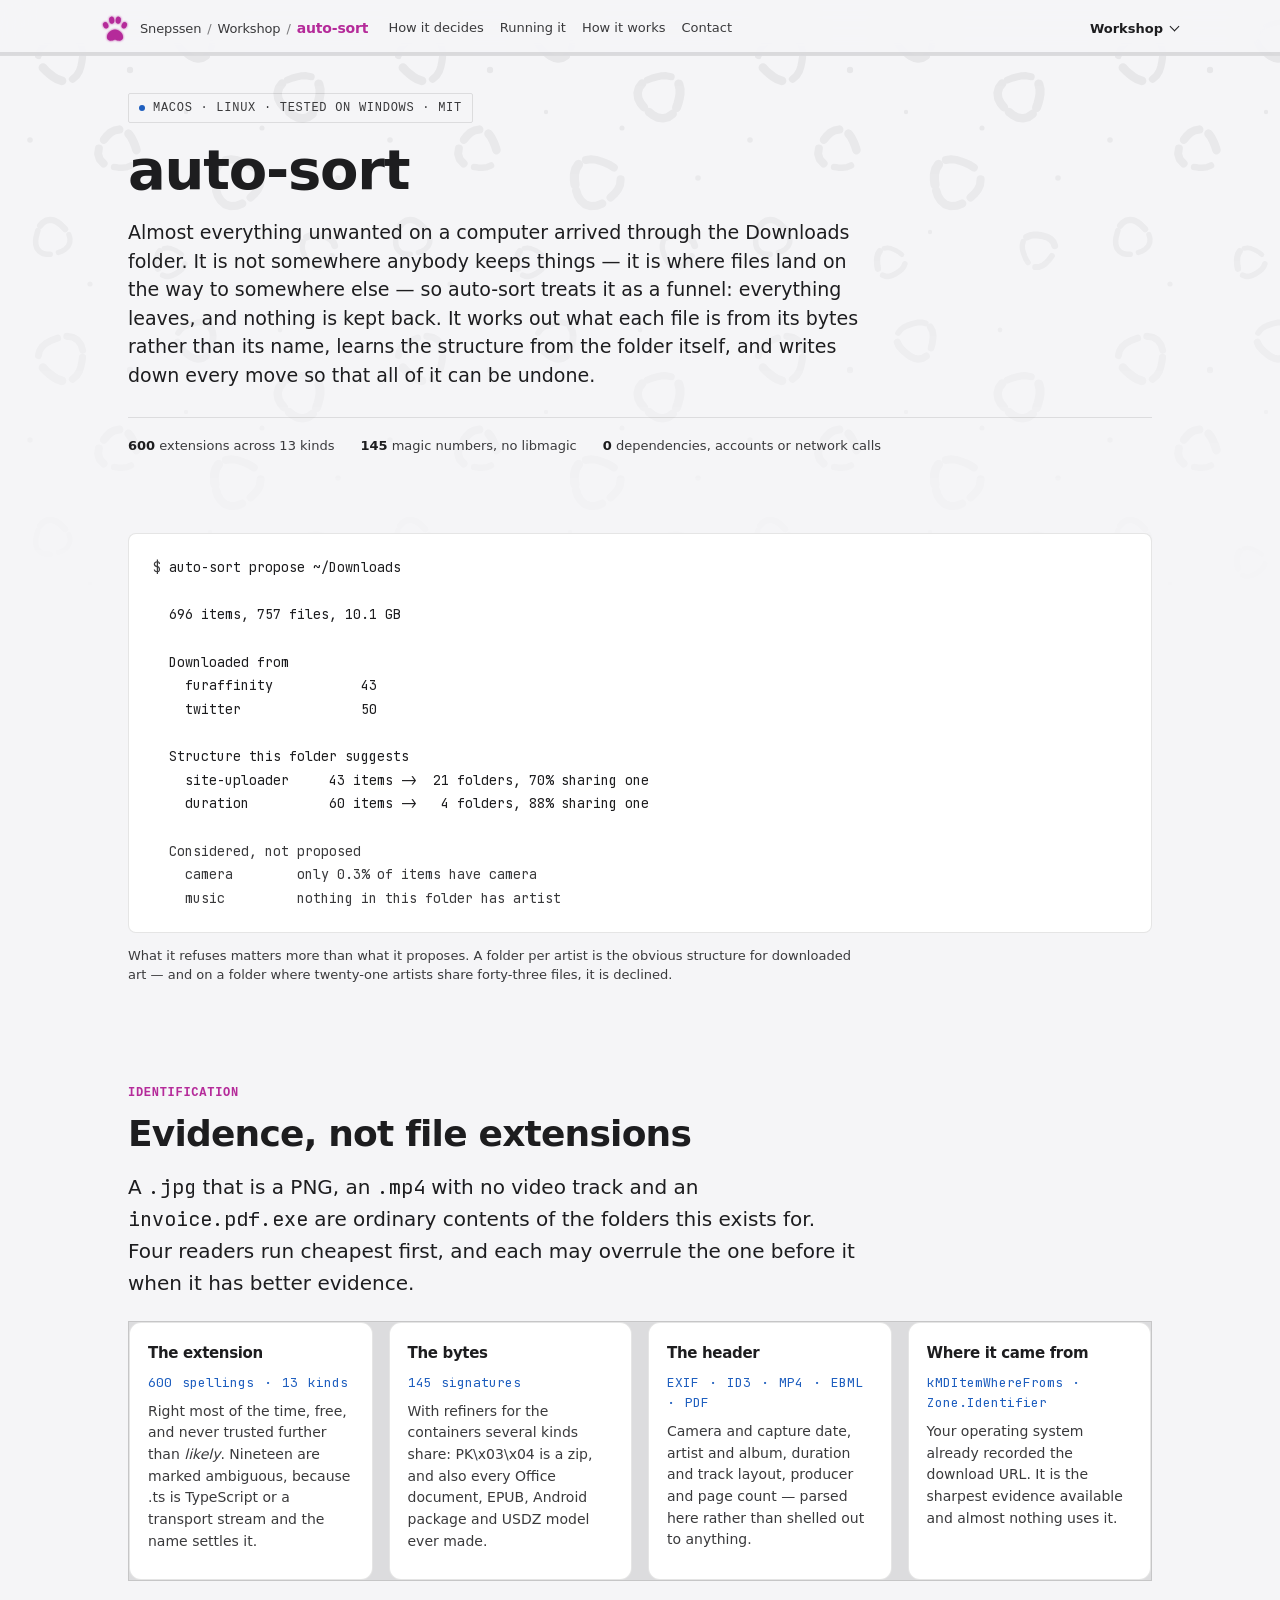
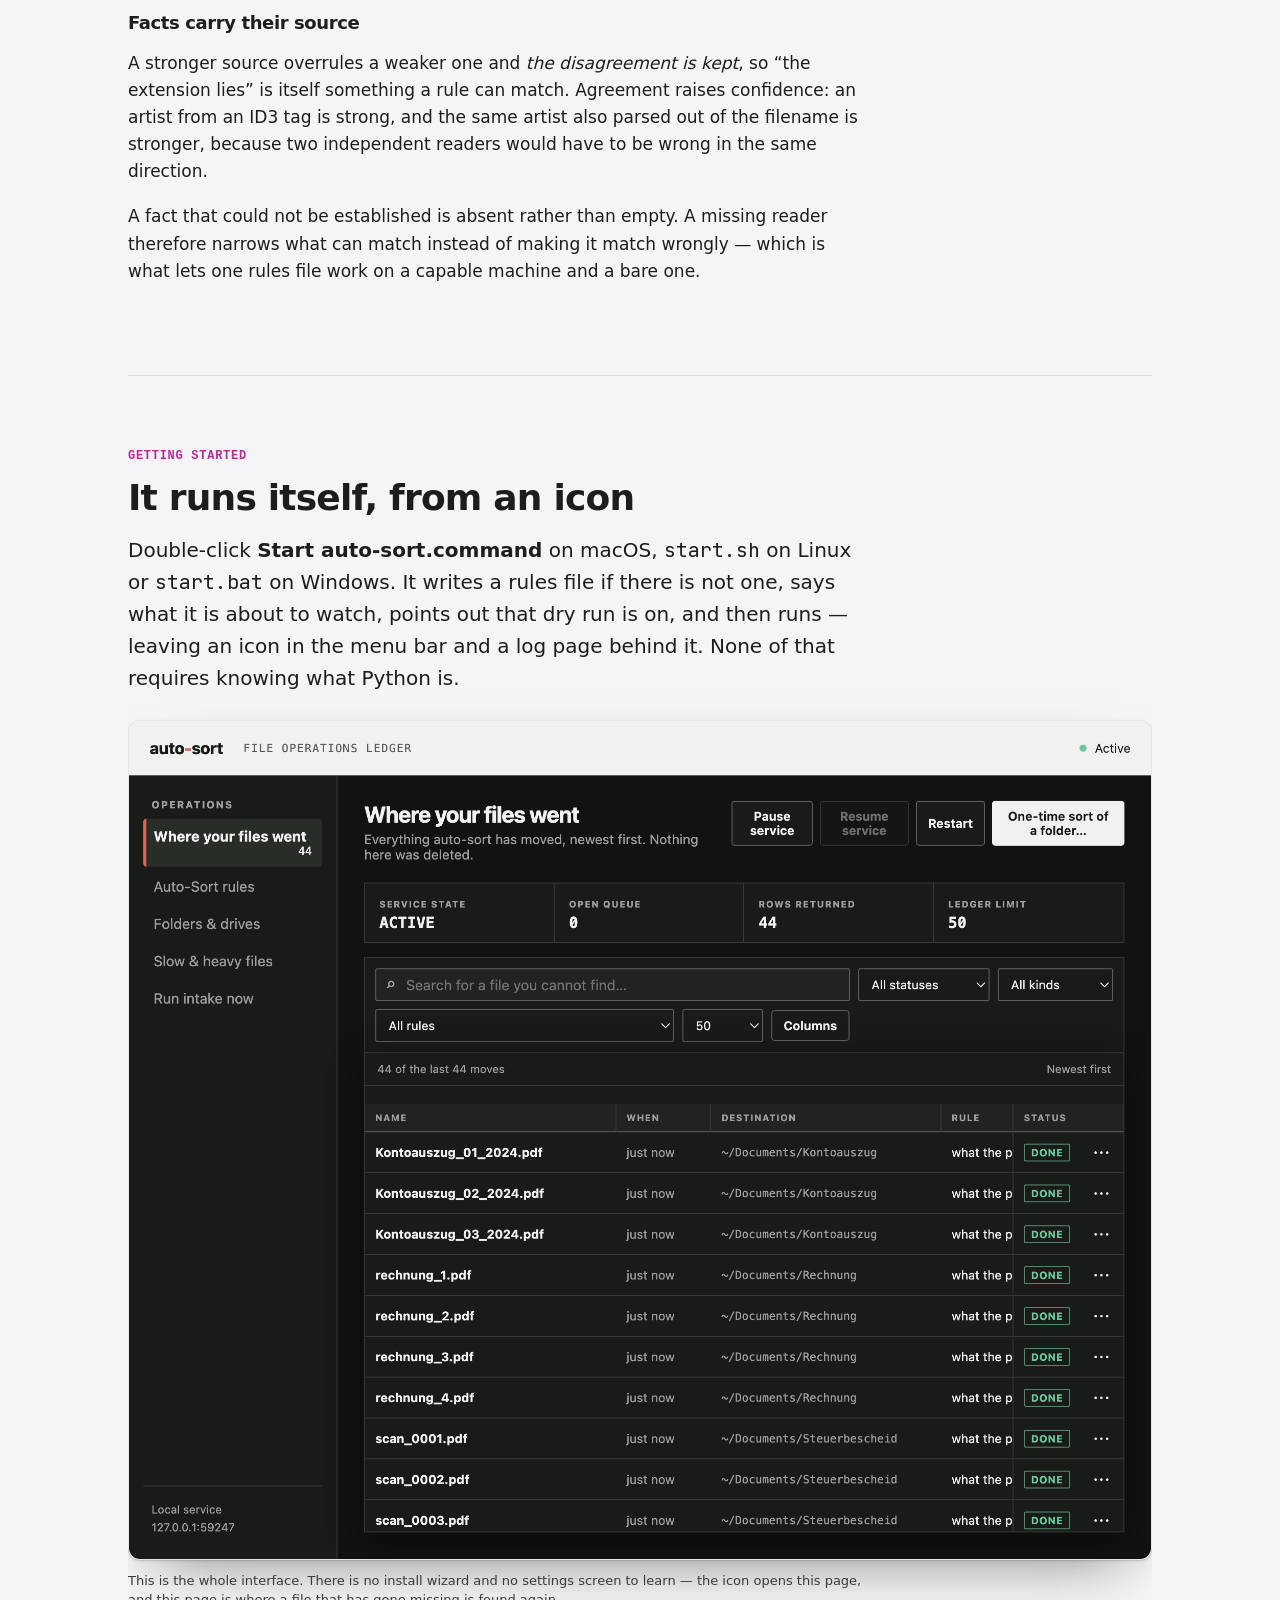
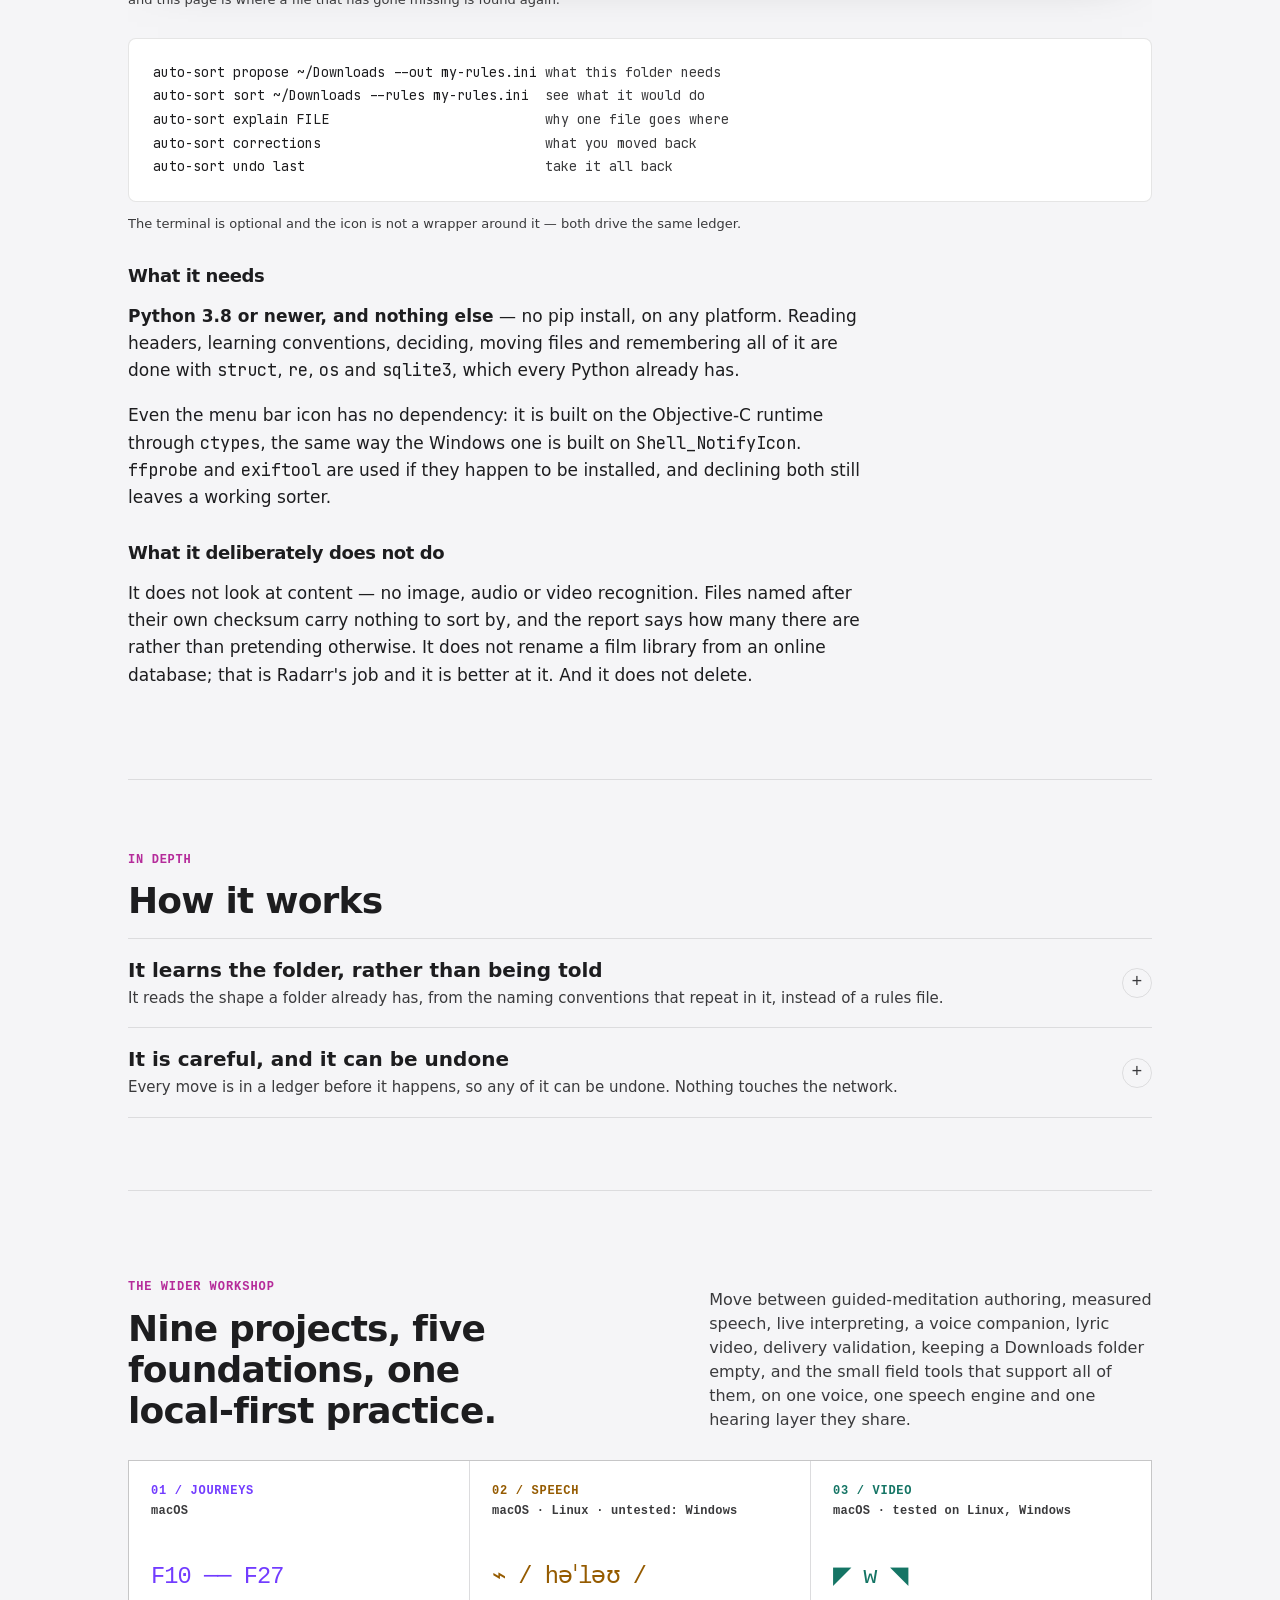
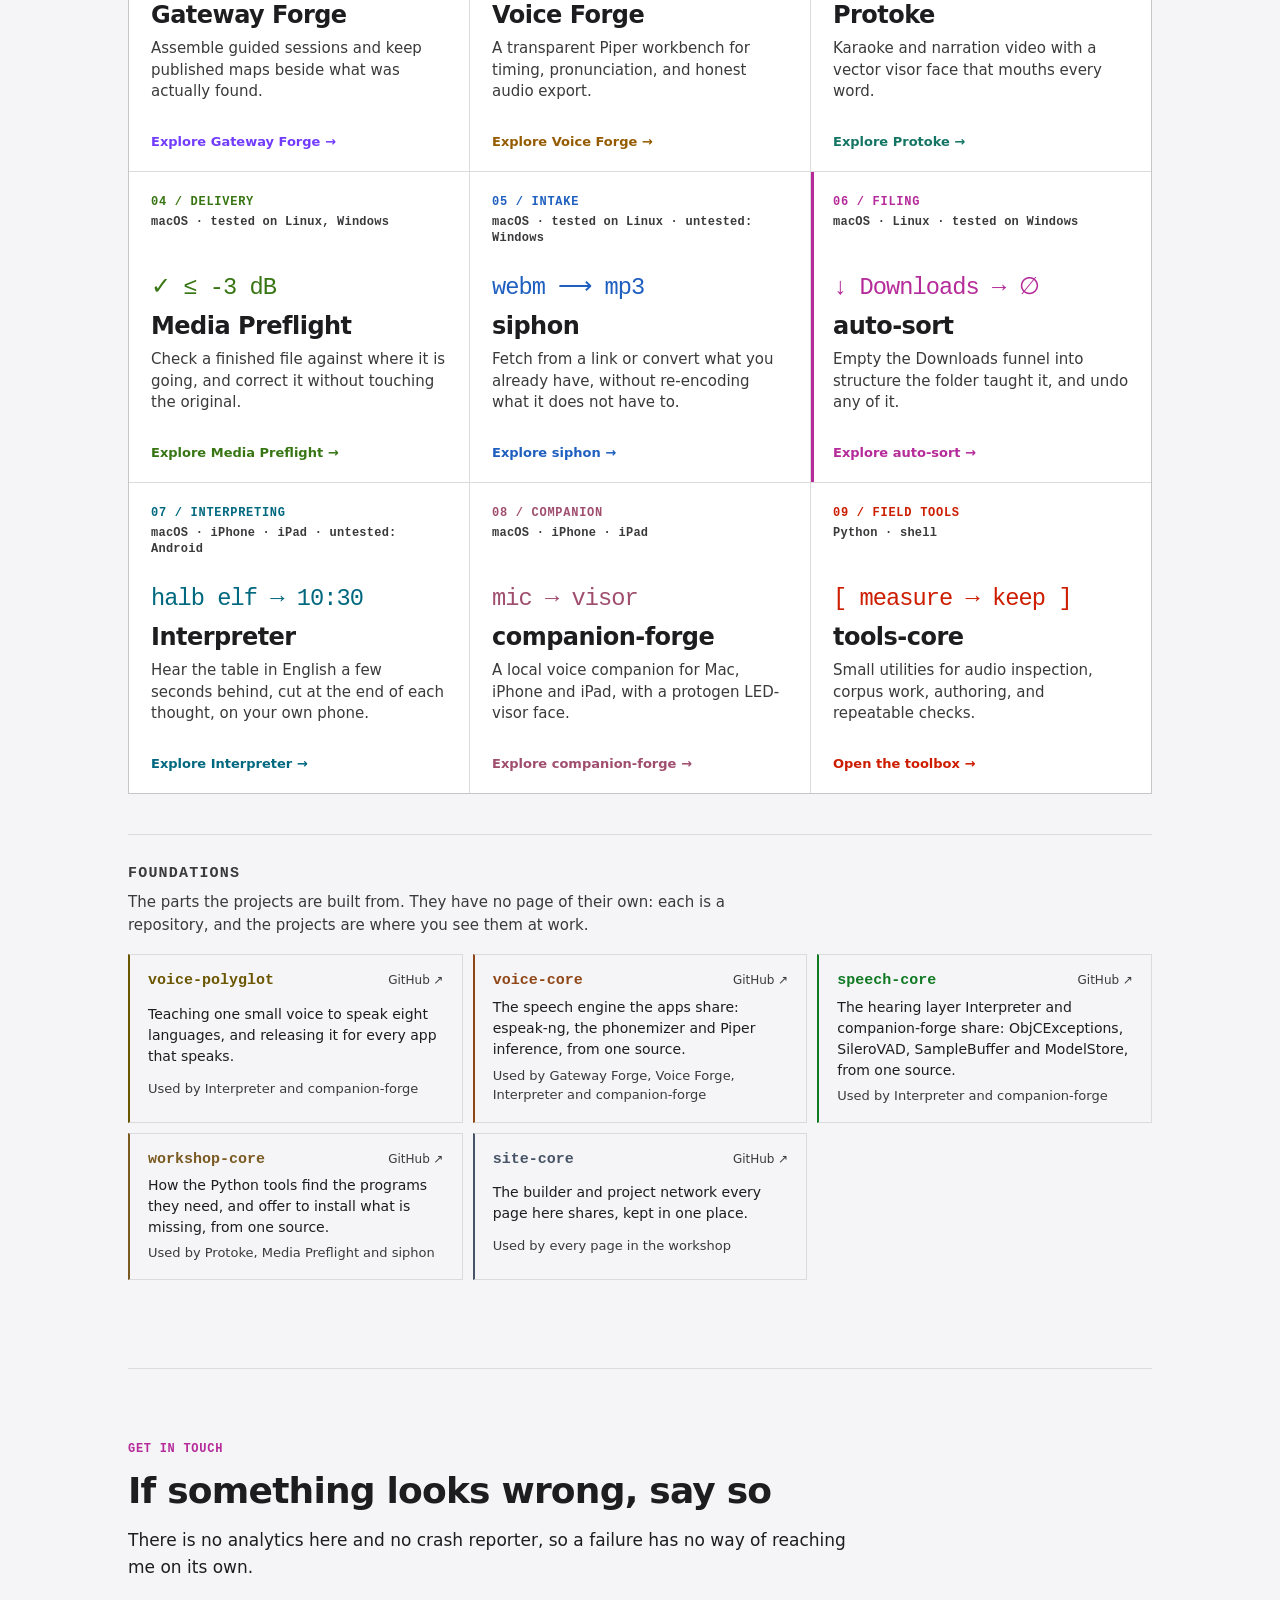
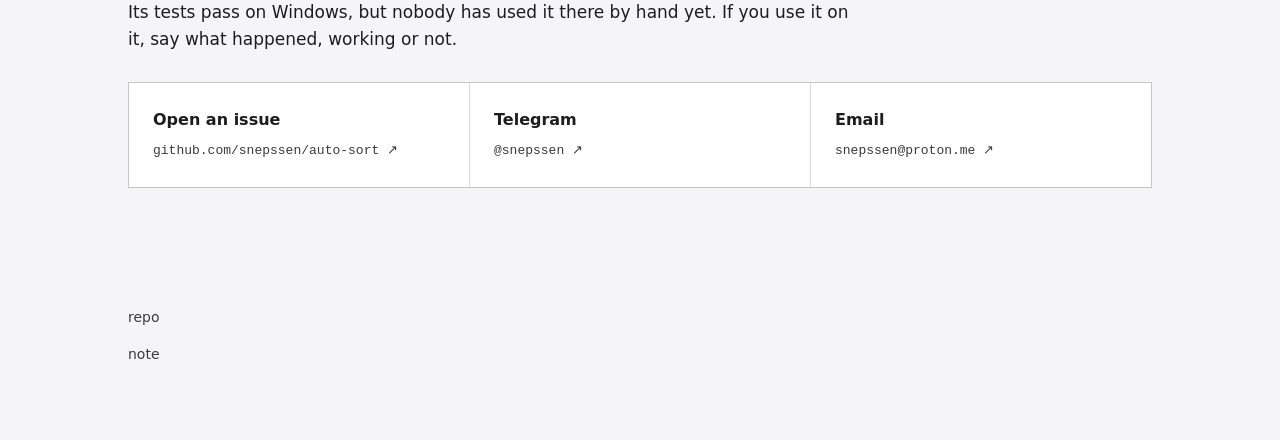
==== commit 9f66d1a7: "Workshop pages: projects and foundations listed apart (from site-core)" ====
--- a/docs/index.html
+++ b/docs/index.html
@@ -82,6 +82,7 @@
       <a data-project="voice-polyglot" style="--project-accent: var(--eco-polyglot)" href="https://github.com/snepssen/voice-polyglot">voice-polyglot</a>
       <a data-project="voice-core" style="--project-accent: var(--eco-voicecore)" href="https://github.com/snepssen/voice-core">voice-core</a>
       <a data-project="speech-core" style="--project-accent: var(--eco-speechcore)" href="https://github.com/snepssen/speech-core">speech-core</a>
+      <a data-project="workshop-core" style="--project-accent: var(--eco-workshopcore)" href="https://github.com/snepssen/workshop-core">workshop-core</a>
       <a data-project="site-core" style="--project-accent: var(--eco-sitecore)" href="https://github.com/snepssen/site-core">site-core</a>
     </div>
   </div>
@@ -227,7 +228,7 @@
   <div class="ecosystem-more__head">
     <div>
       <p class="ecosystem-kicker">The wider workshop</p>
-      <h2 id="ecosystem-heading">Thirteen pieces, one local-first practice.</h2>
+      <h2 id="ecosystem-heading">Nine projects, five foundations, one local-first practice.</h2>
     </div>
     <p class="ecosystem-more__intro">Move between guided-meditation authoring, measured speech, live interpreting, a voice companion, lyric video, delivery validation, keeping a Downloads folder empty, and the small field tools that support all of them, on one voice, one speech engine and one hearing layer they share.</p>
   </div>
@@ -295,34 +296,39 @@
       <p>Small utilities for audio inspection, corpus work, authoring, and repeatable checks.</p>
       <span class="ecosystem-card__go">Open the toolbox →</span>
     </a>
-    <a class="ecosystem-card" data-project="voice-polyglot" style="--card-accent: var(--eco-polyglot)" href="https://github.com/snepssen/voice-polyglot">
-      <div class="ecosystem-card__index"><span>10 / VOICE</span><span>Piper · eight languages</span></div>
-      <div class="ecosystem-card__glyph" aria-hidden="true">fél tizenegy</div>
-      <h3>voice-polyglot</h3>
-      <p>Teaching one small voice to speak eight languages, and releasing it for every app that speaks.</p>
-      <span class="ecosystem-card__go">Open the repository →</span>
-    </a>
-    <a class="ecosystem-card" data-project="voice-core" style="--card-accent: var(--eco-voicecore)" href="https://github.com/snepssen/voice-core">
-      <div class="ecosystem-card__index"><span>11 / ENGINE</span><span>Swift · macOS · iOS · tested on Linux</span></div>
-      <div class="ecosystem-card__glyph" aria-hidden="true">text → /ipa/ → ids</div>
-      <h3>voice-core</h3>
-      <p>The speech engine the apps share: espeak-ng, the phonemizer and Piper inference, from one source.</p>
-      <span class="ecosystem-card__go">Open the repository →</span>
-    </a>
-    <a class="ecosystem-card" data-project="speech-core" style="--card-accent: var(--eco-speechcore)" href="https://github.com/snepssen/speech-core">
-      <div class="ecosystem-card__index"><span>12 / HEARING</span><span>Swift · macOS · iOS</span></div>
-      <div class="ecosystem-card__glyph" aria-hidden="true">mic → vad → store</div>
-      <h3>speech-core</h3>
-      <p>The hearing layer Interpreter and companion-forge share: ObjCExceptions, SileroVAD, SampleBuffer and ModelStore, from one source.</p>
-      <span class="ecosystem-card__go">Open the repository →</span>
-    </a>
-    <a class="ecosystem-card" data-project="site-core" style="--card-accent: var(--eco-sitecore)" href="https://github.com/snepssen/site-core">
-      <div class="ecosystem-card__index"><span>13 / PAGES</span><span>Python · HTML</span></div>
-      <div class="ecosystem-card__glyph" aria-hidden="true">one → every page</div>
-      <h3>site-core</h3>
-      <p>The builder and project network every page here shares, kept in one place.</p>
-      <span class="ecosystem-card__go">Open the repository →</span>
-    </a>
+  </div>
+  <div class="ecosystem-foundations">
+    <div class="ecosystem-foundations__head">
+      <p class="ecosystem-kicker">Foundations</p>
+      <p>The parts the projects are built from. They have no page of their own: each is a repository, and the projects are where you see them at work.</p>
+    </div>
+    <ul>
+      <li><a class="ecosystem-foundation" data-project="voice-polyglot" style="--card-accent: var(--eco-polyglot)" href="https://github.com/snepssen/voice-polyglot">
+        <span class="ecosystem-foundation__name">voice-polyglot<span class="ecosystem-foundation__out" aria-label="on GitHub">GitHub ↗</span></span>
+        <span class="ecosystem-foundation__what">Teaching one small voice to speak eight languages, and releasing it for every app that speaks.</span>
+        <span class="ecosystem-foundation__used">Used by Interpreter and companion-forge</span>
+      </a></li>
+      <li><a class="ecosystem-foundation" data-project="voice-core" style="--card-accent: var(--eco-voicecore)" href="https://github.com/snepssen/voice-core">
+        <span class="ecosystem-foundation__name">voice-core<span class="ecosystem-foundation__out" aria-label="on GitHub">GitHub ↗</span></span>
+        <span class="ecosystem-foundation__what">The speech engine the apps share: espeak-ng, the phonemizer and Piper inference, from one source.</span>
+        <span class="ecosystem-foundation__used">Used by Gateway Forge, Voice Forge, Interpreter and companion-forge</span>
+      </a></li>
+      <li><a class="ecosystem-foundation" data-project="speech-core" style="--card-accent: var(--eco-speechcore)" href="https://github.com/snepssen/speech-core">
+        <span class="ecosystem-foundation__name">speech-core<span class="ecosystem-foundation__out" aria-label="on GitHub">GitHub ↗</span></span>
+        <span class="ecosystem-foundation__what">The hearing layer Interpreter and companion-forge share: ObjCExceptions, SileroVAD, SampleBuffer and ModelStore, from one source.</span>
+        <span class="ecosystem-foundation__used">Used by Interpreter and companion-forge</span>
+      </a></li>
+      <li><a class="ecosystem-foundation" data-project="workshop-core" style="--card-accent: var(--eco-workshopcore)" href="https://github.com/snepssen/workshop-core">
+        <span class="ecosystem-foundation__name">workshop-core<span class="ecosystem-foundation__out" aria-label="on GitHub">GitHub ↗</span></span>
+        <span class="ecosystem-foundation__what">How the Python tools find the programs they need, and offer to install what is missing, from one source.</span>
+        <span class="ecosystem-foundation__used">Used by Protoke, Media Preflight and siphon</span>
+      </a></li>
+      <li><a class="ecosystem-foundation" data-project="site-core" style="--card-accent: var(--eco-sitecore)" href="https://github.com/snepssen/site-core">
+        <span class="ecosystem-foundation__name">site-core<span class="ecosystem-foundation__out" aria-label="on GitHub">GitHub ↗</span></span>
+        <span class="ecosystem-foundation__what">The builder and project network every page here shares, kept in one place.</span>
+        <span class="ecosystem-foundation__used">Used by every page in the workshop</span>
+      </a></li>
+    </ul>
   </div>
 </section>
 
--- a/docs/ecosystem.css
+++ b/docs/ecosystem.css
@@ -28,6 +28,7 @@
   --eco-sitecore: #b9c3d0;
   --eco-companion: #ff8ab8;
   --eco-speechcore: #6ed9a0;
+  --eco-workshopcore: #d9bf8f;
   --eco-current: var(--eco-protoke);
   --ground: #121212;
   --surface: #1c1c1e;
@@ -79,6 +80,8 @@
     --eco-sitecore: #475366;
     --eco-companion: #a04e6e;
     --eco-speechcore: #0f7923;
+  --eco-workshopcore: #7a5a22;
+    --eco-workshopcore: #7a5a22;
     --ground: #f5f5f7;
     --surface: #ffffff;
     --raise: #e8e8ed;
@@ -152,6 +155,7 @@
 body[data-project="voice-core"] { --eco-current: var(--eco-voicecore); }
 body[data-project="speech-core"] { --eco-current: var(--eco-speechcore); }
 body[data-project="site-core"] { --eco-current: var(--eco-sitecore); }
+body[data-project="workshop-core"] { --eco-current: var(--eco-workshopcore); }
 /* Set where the accent is, not on :root: a var() resolves where it is
    declared, so on :root every page would glow in the default accent. */
 body { --eco-glow: var(--eco-current); }
@@ -519,6 +523,49 @@
   padding: 36px 0 8px;
 }
 
+/* ------------------------------------------------------- the foundations */
+/* Repositories, not pages: a compact list under the cards, with no artwork,
+   saying where each one is used and that its link leaves for GitHub. */
+.ecosystem-foundations {
+  margin-top: 40px;
+  padding-top: 28px;
+  border-top: 1px solid var(--line);
+}
+.ecosystem-foundations__head { display: grid; gap: 6px; margin-bottom: 18px; max-width: 64ch; }
+.ecosystem-foundations__head p { margin: 0; color: var(--muted); font-size: 15px; line-height: 1.5; }
+.ecosystem-foundations ul {
+  display: grid;
+  grid-template-columns: repeat(auto-fill, minmax(min(100%, 320px), 1fr));
+  gap: 10px;
+  margin: 0;
+  padding: 0;
+  list-style: none;
+}
+.ecosystem-foundation {
+  display: grid;
+  gap: 6px;
+  height: 100%;
+  padding: 16px 18px;
+  background: var(--ground);
+  color: inherit;
+  text-decoration: none;
+  border: 1px solid var(--line);
+  border-left: 2px solid var(--card-accent);
+}
+.ecosystem-foundation:hover,
+.ecosystem-foundation:focus-visible { background: color-mix(in srgb, var(--card-accent) 7%, var(--ground)); }
+.ecosystem-foundation__name {
+  display: flex;
+  align-items: baseline;
+  justify-content: space-between;
+  gap: 12px;
+  font: 600 15px/1.3 var(--eco-mono);
+  color: var(--card-accent);
+}
+.ecosystem-foundation__out { color: var(--muted); font: 500 12px/1 var(--eco-sans); white-space: nowrap; }
+.ecosystem-foundation__what { color: var(--ink); font-size: 14px; line-height: 1.5; }
+.ecosystem-foundation__used { color: var(--muted); font-size: 13px; line-height: 1.45; }
+
 /* ------------------------------------------------------------- the folds */
 .folds > h2 { margin-bottom: 8px; }
 .fold { border-top: 1px solid var(--line); }
